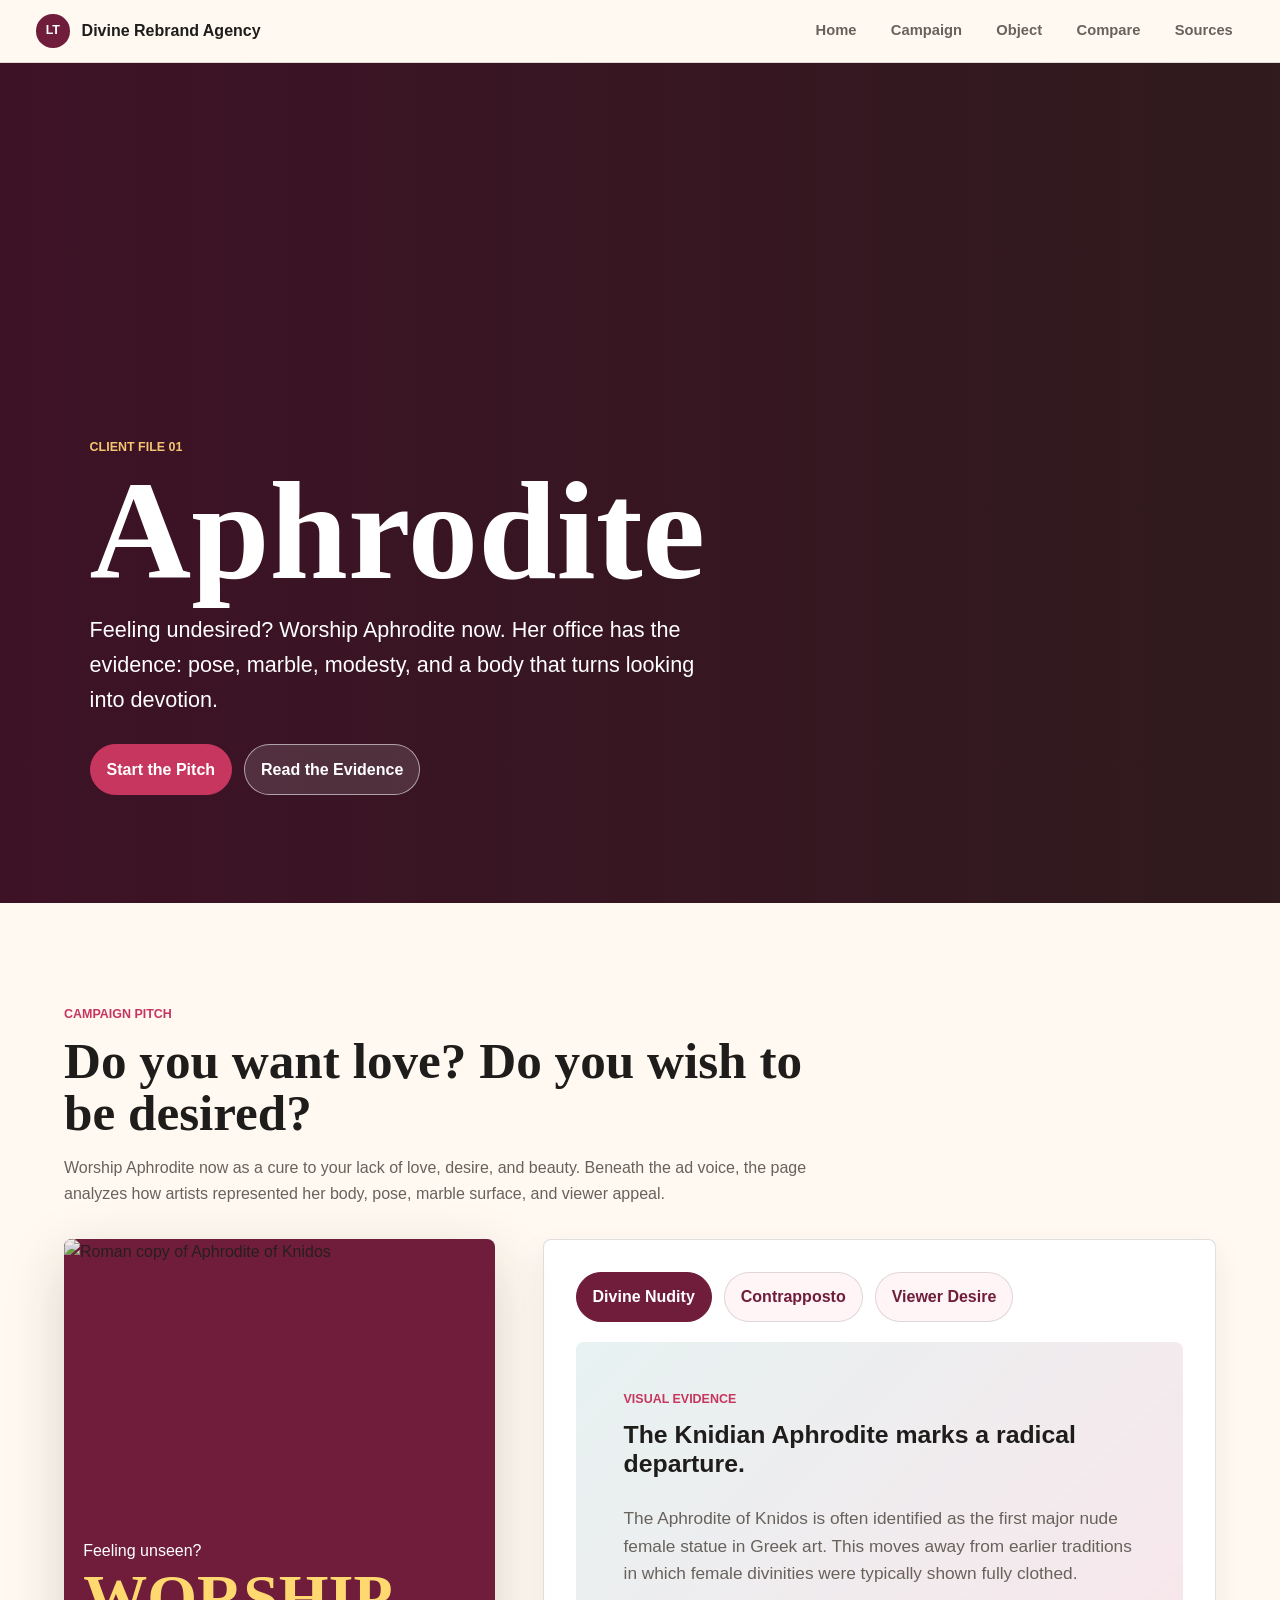
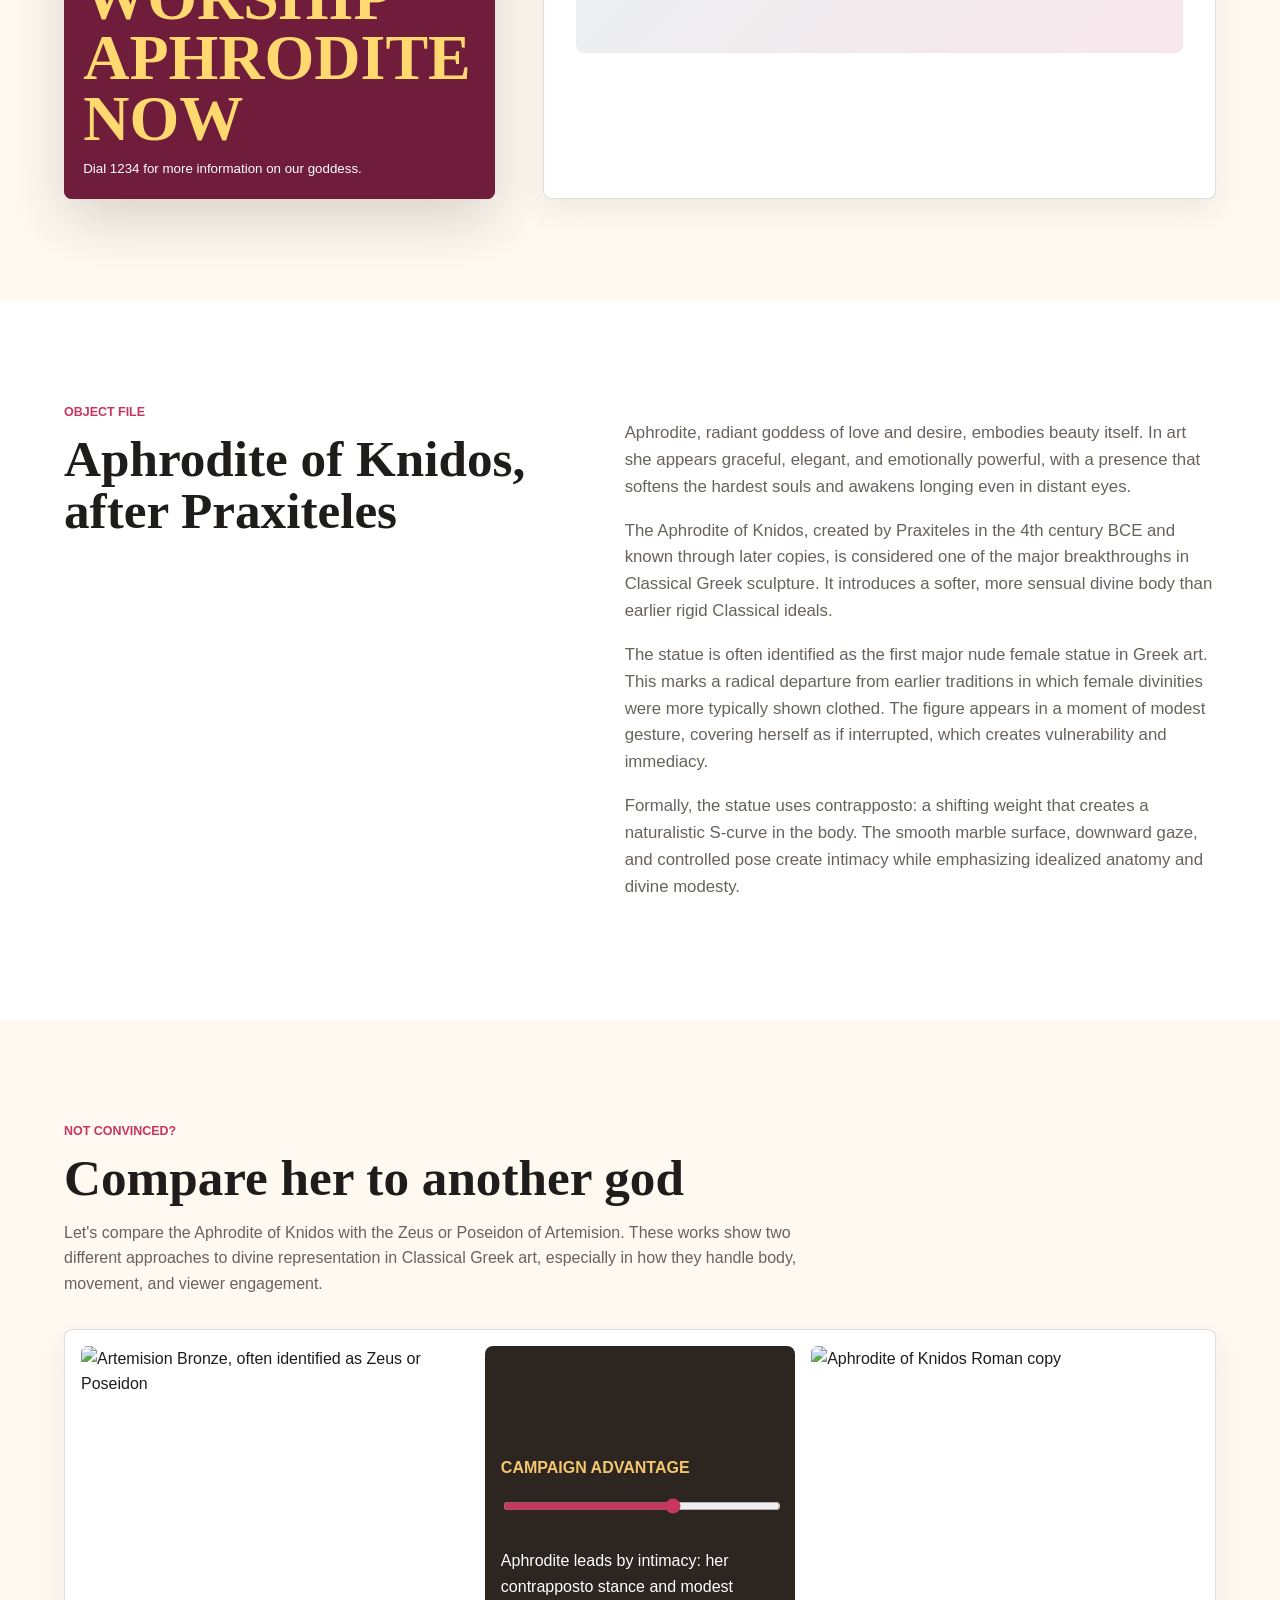
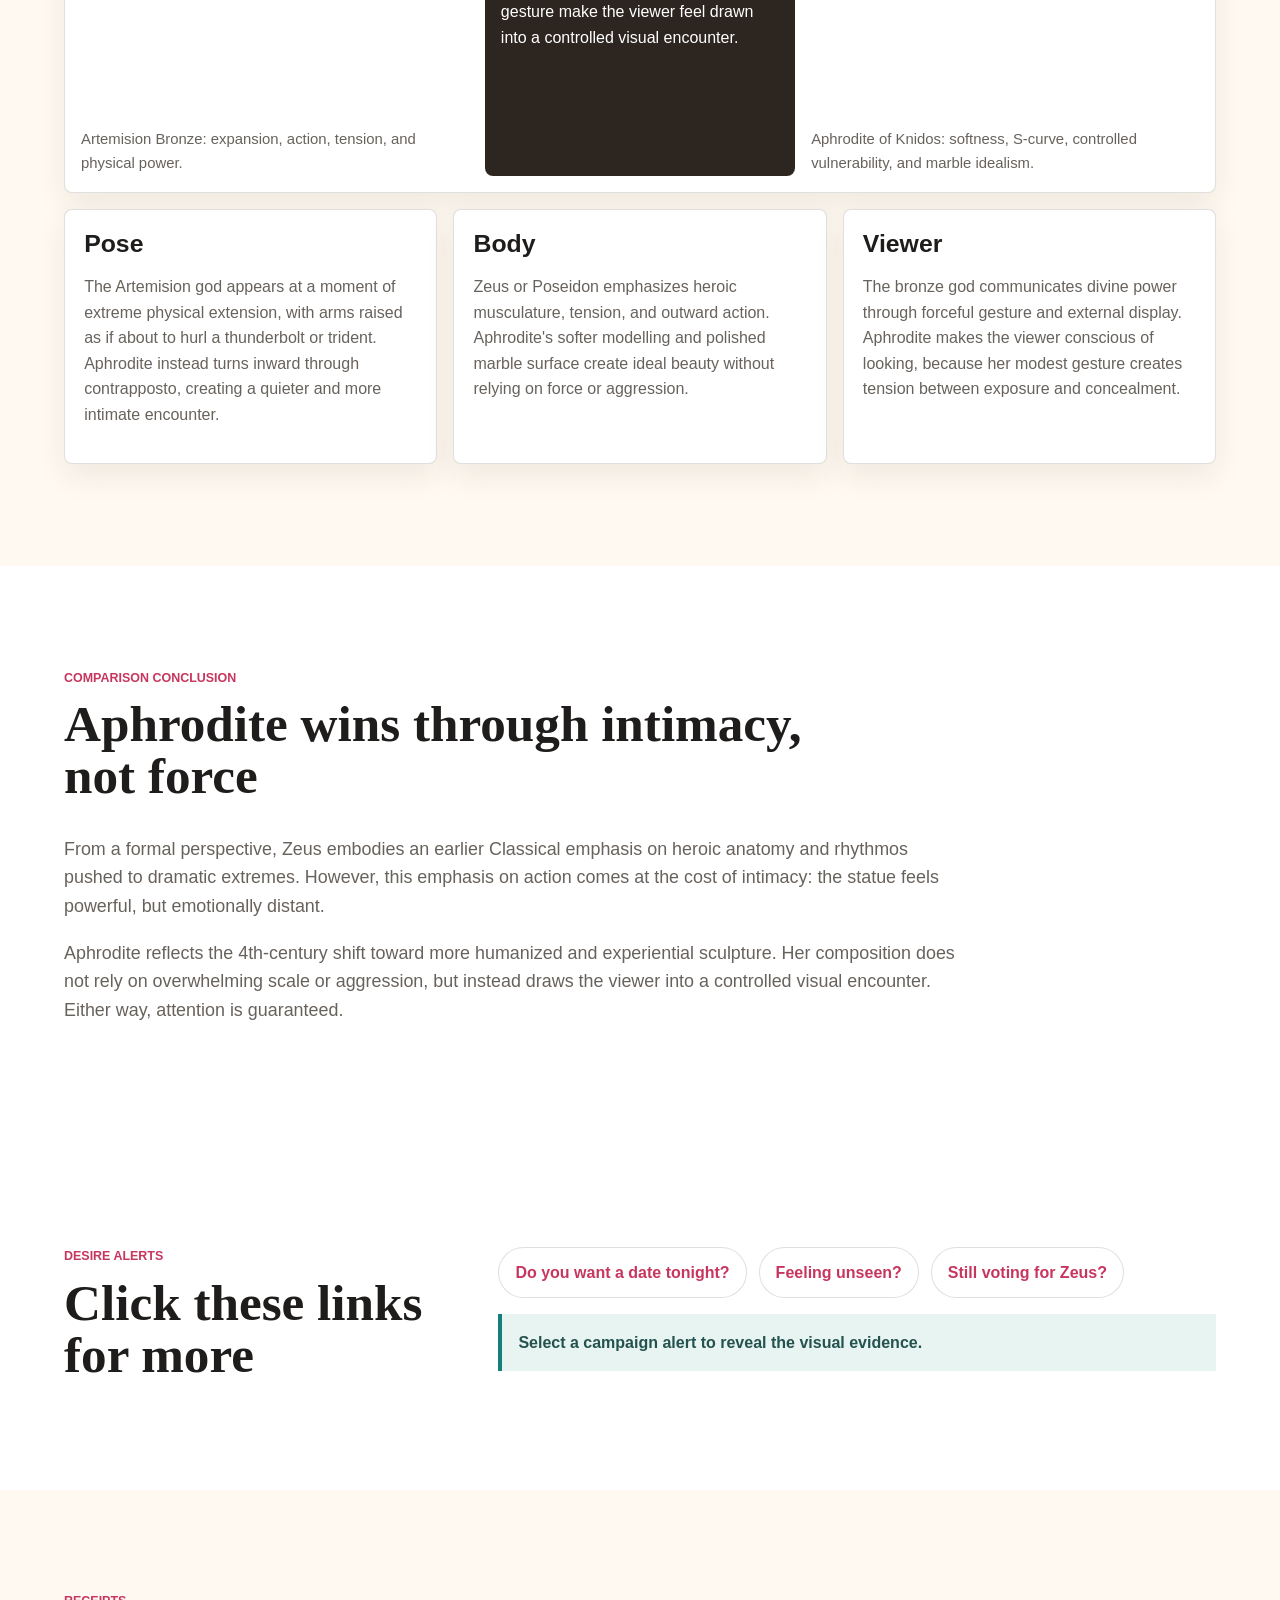
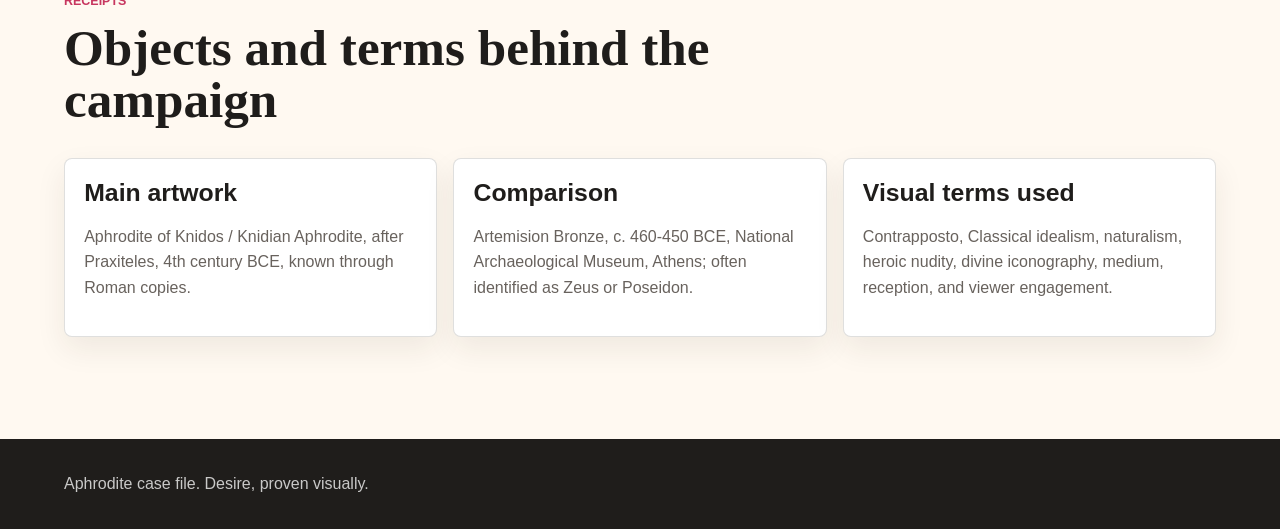
==== aphrodite.html @ 1e1e9582 "Remove class framing from public site" ====
<!doctype html>
<html lang="en">
<head>
  <meta charset="utf-8">
  <meta name="viewport" content="width=device-width, initial-scale=1">
  <title>Aphrodite Case File | Divine Rebrand Agency</title>
  <link rel="preconnect" href="https://commons.wikimedia.org">
  <link rel="preconnect" href="https://upload.wikimedia.org">
  <link rel="stylesheet" href="styles.css">
</head>
<body data-page="aphrodite">
  <header class="site-header">
    <a class="brand" href="index.html" aria-label="Divine Rebrand Agency home">
      <span class="brand-mark">LT</span>
      <span>Divine Rebrand Agency</span>
    </a>
    <nav aria-label="Aphrodite page navigation">
      <a href="index.html">Home</a>
      <a href="#campaign">Campaign</a>
      <a href="#object">Object</a>
      <a href="#compare">Compare</a>
      <a href="#sources">Sources</a>
    </nav>
  </header>

  <main>
    <section class="hero aphrodite-hero" aria-labelledby="hero-title">
      <div class="hero-backdrop aphrodite-backdrop" role="img" aria-label="Aphrodite of Knidos used as a campaign background"></div>
      <div class="hero-content">
        <p class="kicker">Client file 01</p>
        <h1 id="hero-title">Aphrodite</h1>
        <p class="hero-copy">Feeling undesired? Worship Aphrodite now. Her office has the evidence: pose, marble, modesty, and a body that turns looking into devotion.</p>
        <div class="hero-actions">
          <a class="button primary" href="#campaign">Start the Pitch</a>
          <a class="button ghost" href="#object">Read the Evidence</a>
        </div>
      </div>
    </section>

    <section id="campaign" class="campaign" aria-labelledby="campaign-title">
      <div class="section-heading">
        <p class="section-label">Campaign pitch</p>
        <h2 id="campaign-title">Do you want love? Do you wish to be desired?</h2>
        <p>Worship Aphrodite now as a cure to your lack of love, desire, and beauty. Beneath the ad voice, the page analyzes how artists represented her body, pose, marble surface, and viewer appeal.</p>
      </div>

      <div class="campaign-stage">
        <aside class="poster" aria-label="Aphrodite campaign poster">
          <img src="https://commons.wikimedia.org/wiki/Special:FilePath/Cnidus%20Aphrodite%20Altemps%20Inv8619.jpg" alt="Roman copy of Aphrodite of Knidos">
          <div class="poster-copy">
            <span>Feeling unseen?</span>
            <strong>Worship Aphrodite now</strong>
            <small>Dial 1234 for more information on our goddess.</small>
          </div>
        </aside>

        <div class="promise-panel">
          <div class="promise-buttons" role="tablist" aria-label="Aphrodite campaign evidence">
            <button class="promise-tab active" type="button" data-promise="nudity">Divine Nudity</button>
            <button class="promise-tab" type="button" data-promise="pose">Contrapposto</button>
            <button class="promise-tab" type="button" data-promise="viewer">Viewer Desire</button>
          </div>
          <article class="promise-copy" aria-live="polite">
            <p class="section-label" id="promise-mode">Visual evidence</p>
            <h3 id="promise-title">The Knidian Aphrodite marks a radical departure.</h3>
            <p id="promise-text">The Aphrodite of Knidos is often identified as the first major nude female statue in Greek art. This moves away from earlier traditions in which female divinities were typically shown fully clothed.</p>
          </article>
        </div>
      </div>
    </section>

    <section id="object" class="band about-grid" aria-labelledby="object-title">
      <div>
        <p class="section-label">Object file</p>
        <h2 id="object-title">Aphrodite of Knidos, after Praxiteles</h2>
      </div>
      <div class="about-text">
        <p>Aphrodite, radiant goddess of love and desire, embodies beauty itself. In art she appears graceful, elegant, and emotionally powerful, with a presence that softens the hardest souls and awakens longing even in distant eyes.</p>
        <p>The Aphrodite of Knidos, created by Praxiteles in the 4th century BCE and known through later copies, is considered one of the major breakthroughs in Classical Greek sculpture. It introduces a softer, more sensual divine body than earlier rigid Classical ideals.</p>
        <p>The statue is often identified as the first major nude female statue in Greek art. This marks a radical departure from earlier traditions in which female divinities were more typically shown clothed. The figure appears in a moment of modest gesture, covering herself as if interrupted, which creates vulnerability and immediacy.</p>
        <p>Formally, the statue uses contrapposto: a shifting weight that creates a naturalistic S-curve in the body. The smooth marble surface, downward gaze, and controlled pose create intimacy while emphasizing idealized anatomy and divine modesty.</p>
      </div>
    </section>

    <section id="compare" class="compare" aria-labelledby="compare-title">
      <div class="section-heading">
        <p class="section-label">Not convinced?</p>
        <h2 id="compare-title">Compare her to another god</h2>
        <p>Let's compare the Aphrodite of Knidos with the Zeus or Poseidon of Artemision. These works show two different approaches to divine representation in Classical Greek art, especially in how they handle body, movement, and viewer engagement.</p>
      </div>
      <div class="duel">
        <figure class="duel-image zeus">
          <img src="https://commons.wikimedia.org/wiki/Special:FilePath/Zeus%20or%20Poseidon%20statue%20from%20Cape%20Artemision.jpg" alt="Artemision Bronze, often identified as Zeus or Poseidon">
          <figcaption>Artemision Bronze: expansion, action, tension, and physical power.</figcaption>
        </figure>
        <div class="duel-control">
          <label for="duel-slider">Campaign advantage</label>
          <input id="duel-slider" type="range" min="0" max="100" value="62">
          <p id="duel-verdict">Aphrodite leads by intimacy: her contrapposto stance and modest gesture make the viewer feel drawn into a controlled visual encounter.</p>
        </div>
        <figure class="duel-image aphrodite">
          <img src="https://commons.wikimedia.org/wiki/Special:FilePath/Cnidus%20Aphrodite%20Altemps%20Inv8619.jpg" alt="Aphrodite of Knidos Roman copy">
          <figcaption>Aphrodite of Knidos: softness, S-curve, controlled vulnerability, and marble idealism.</figcaption>
        </figure>
      </div>
      <div class="evidence-grid">
        <article>
          <h3>Pose</h3>
          <p>The Artemision god appears at a moment of extreme physical extension, with arms raised as if about to hurl a thunderbolt or trident. Aphrodite instead turns inward through contrapposto, creating a quieter and more intimate encounter.</p>
        </article>
        <article>
          <h3>Body</h3>
          <p>Zeus or Poseidon emphasizes heroic musculature, tension, and outward action. Aphrodite's softer modelling and polished marble surface create ideal beauty without relying on force or aggression.</p>
        </article>
        <article>
          <h3>Viewer</h3>
          <p>The bronze god communicates divine power through forceful gesture and external display. Aphrodite makes the viewer conscious of looking, because her modest gesture creates tension between exposure and concealment.</p>
        </article>
      </div>
    </section>

    <section class="band verdict-section" aria-labelledby="verdict-title">
      <div class="section-heading">
        <p class="section-label">Comparison conclusion</p>
        <h2 id="verdict-title">Aphrodite wins through intimacy, not force</h2>
      </div>
      <div class="verdict-copy">
        <p>From a formal perspective, Zeus embodies an earlier Classical emphasis on heroic anatomy and rhythmos pushed to dramatic extremes. However, this emphasis on action comes at the cost of intimacy: the statue feels powerful, but emotionally distant.</p>
        <p>Aphrodite reflects the 4th-century shift toward more humanized and experiential sculpture. Her composition does not rely on overwhelming scale or aggression, but instead draws the viewer into a controlled visual encounter. Either way, attention is guaranteed.</p>
      </div>
    </section>

    <section class="band interactive-links" aria-labelledby="links-title">
      <div>
        <p class="section-label">Desire alerts</p>
        <h2 id="links-title">Click these links for more</h2>
      </div>
      <div>
        <div class="ad-links">
          <button type="button" data-toast="Aphrodite answers with visual evidence: desire is produced by pose, gaze, surface, nudity, and controlled visibility.">Do you want a date tonight?</button>
          <button type="button" data-toast="No invisibility here: the Knidian type became famous because viewers kept reproducing, copying, and debating it.">Feeling unseen?</button>
          <button type="button" data-toast="Zeus can throw thunder. Aphrodite can make the viewer question why looking feels powerful.">Still voting for Zeus?</button>
        </div>
        <p class="toast" id="toast" aria-live="polite">Select a campaign alert to reveal the visual evidence.</p>
      </div>
    </section>

    <section id="sources" class="references" aria-labelledby="sources-title">
      <div class="section-heading">
        <p class="section-label">Receipts</p>
        <h2 id="sources-title">Objects and terms behind the campaign</h2>
      </div>
      <div class="reference-columns">
        <article>
          <h3>Main artwork</h3>
          <p>Aphrodite of Knidos / Knidian Aphrodite, after Praxiteles, 4th century BCE, known through Roman copies.</p>
        </article>
        <article>
          <h3>Comparison</h3>
          <p>Artemision Bronze, c. 460-450 BCE, National Archaeological Museum, Athens; often identified as Zeus or Poseidon.</p>
        </article>
        <article>
          <h3>Visual terms used</h3>
          <p>Contrapposto, Classical idealism, naturalism, heroic nudity, divine iconography, medium, reception, and viewer engagement.</p>
        </article>
      </div>
    </section>
  </main>

  <footer>
    <p>Aphrodite case file. Desire, proven visually.</p>
  </footer>

  <script src="script.js"></script>
</body>
</html>
---- styles.css ----
:root {
  --ink: #1f1d1b;
  --muted: #68625d;
  --paper: #fff9f1;
  --panel: #ffffff;
  --rose: #c7365f;
  --wine: #6f1d3b;
  --gold: #c9932c;
  --teal: #147f7b;
  --bronze: #8c642d;
  --line: rgba(31, 29, 27, 0.14);
  --shadow: 0 20px 60px rgba(48, 31, 20, 0.18);
}

* {
  box-sizing: border-box;
}

html {
  scroll-behavior: smooth;
}

body {
  margin: 0;
  color: var(--ink);
  background: var(--paper);
  font-family: Inter, "Segoe UI", Arial, sans-serif;
  line-height: 1.6;
}

img {
  display: block;
  max-width: 100%;
}

a {
  color: inherit;
}

.site-header {
  position: sticky;
  top: 0;
  z-index: 20;
  display: flex;
  align-items: center;
  justify-content: space-between;
  gap: 1rem;
  padding: 0.75rem clamp(1rem, 3vw, 2.25rem);
  border-bottom: 1px solid var(--line);
  background: rgba(255, 249, 241, 0.92);
  backdrop-filter: blur(14px);
}

.brand,
nav {
  display: flex;
  align-items: center;
  gap: 0.75rem;
}

.brand {
  text-decoration: none;
  font-weight: 800;
}

.brand-mark {
  display: grid;
  width: 2.1rem;
  height: 2.1rem;
  place-items: center;
  border-radius: 50%;
  color: #fff;
  background: var(--wine);
  font-size: 0.78rem;
}

nav a {
  border-radius: 999px;
  padding: 0.45rem 0.7rem;
  color: var(--muted);
  font-size: 0.92rem;
  font-weight: 700;
  text-decoration: none;
}

nav a:hover,
nav a:focus-visible {
  color: var(--ink);
  background: rgba(199, 54, 95, 0.1);
}

.hero {
  position: relative;
  min-height: calc(100vh - 60px);
  display: grid;
  align-items: end;
  overflow: hidden;
  background: #2e1b1c;
}

.hero-backdrop {
  position: absolute;
  inset: 0;
  background:
    linear-gradient(90deg, rgba(23, 13, 18, 0.86), rgba(23, 13, 18, 0.34) 54%, rgba(23, 13, 18, 0.08)),
    url("https://commons.wikimedia.org/wiki/Special:FilePath/Sandro%20Botticelli%20-%20La%20nascita%20di%20Venere%20-%20Google%20Art%20Project%20-%20edited.jpg") center 34% / cover;
  transform: scale(1.02);
}

.agency-backdrop {
  background:
    linear-gradient(90deg, rgba(23, 13, 18, 0.9), rgba(23, 13, 18, 0.42) 56%, rgba(23, 13, 18, 0.16)),
    url("https://commons.wikimedia.org/wiki/Special:FilePath/Sandro%20Botticelli%20-%20La%20nascita%20di%20Venere%20-%20Google%20Art%20Project%20-%20edited.jpg") center 30% / cover;
}

.aphrodite-backdrop {
  background:
    linear-gradient(90deg, rgba(63, 17, 39, 0.92), rgba(63, 17, 39, 0.48) 54%, rgba(63, 17, 39, 0.08)),
    url("https://commons.wikimedia.org/wiki/Special:FilePath/Cnidus%20Aphrodite%20Altemps%20Inv8619.jpg") center 18% / cover;
}

.demeter-backdrop {
  background:
    linear-gradient(90deg, rgba(31, 39, 18, 0.92), rgba(56, 54, 28, 0.58) 54%, rgba(56, 54, 28, 0.12)),
    url("https://upload.wikimedia.org/wikipedia/commons/2/20/Great_Eleusinian_Relief.jpg") center 18% / cover;
}

.hero-content {
  position: relative;
  width: min(760px, calc(100% - 2rem));
  margin: 0 0 clamp(4rem, 12vh, 7rem) clamp(1rem, 7vw, 6rem);
  color: #fff;
}

.kicker,
.section-label {
  margin: 0 0 0.6rem;
  color: var(--rose);
  font-size: 0.78rem;
  font-weight: 900;
  letter-spacing: 0;
  text-transform: uppercase;
}

.hero .kicker {
  color: #f4c66f;
}

h1,
h2,
h3,
p {
  overflow-wrap: anywhere;
}

h1 {
  margin: 0;
  font-family: Georgia, "Times New Roman", serif;
  font-size: clamp(4rem, 11vw, 9rem);
  line-height: 0.9;
  letter-spacing: 0;
}

h2 {
  margin: 0;
  font-family: Georgia, "Times New Roman", serif;
  font-size: clamp(2rem, 4vw, 4.4rem);
  line-height: 1.02;
  letter-spacing: 0;
}

h3 {
  margin: 0 0 0.6rem;
  font-size: clamp(1.1rem, 2vw, 1.55rem);
  line-height: 1.18;
  letter-spacing: 0;
}

.hero-copy {
  max-width: 40rem;
  margin: 1.2rem 0 1.7rem;
  font-size: clamp(1.05rem, 2vw, 1.35rem);
}

.hero-actions,
.promise-buttons,
.ad-links {
  display: flex;
  flex-wrap: wrap;
  gap: 0.75rem;
}

.button,
button {
  min-height: 2.7rem;
  border: 1px solid var(--line);
  border-radius: 999px;
  padding: 0.72rem 1rem;
  font: inherit;
  font-weight: 800;
  cursor: pointer;
}

.button {
  display: inline-flex;
  align-items: center;
  text-decoration: none;
}

.primary {
  color: #fff;
  border-color: var(--rose);
  background: var(--rose);
}

.secondary {
  color: var(--teal);
  border-color: rgba(20, 127, 123, 0.28);
  background: #e7f4f2;
}

.ghost {
  color: #fff;
  border-color: rgba(255, 255, 255, 0.55);
  background: rgba(255, 255, 255, 0.12);
}

.band,
.clients,
.campaign,
  .compare,
  .theme-map,
  .method,
  .analysis-lab,
  .campaign-files,
  .references {
  padding: clamp(4rem, 8vw, 7rem) clamp(1rem, 5vw, 5rem);
}

.band {
  background: #fff;
}

.about-grid {
  display: grid;
  grid-template-columns: minmax(0, 0.9fr) minmax(18rem, 1.1fr);
  gap: clamp(2rem, 6vw, 6rem);
}

.about-text {
  color: var(--muted);
  font-size: 1.05rem;
}

.section-heading {
  max-width: 780px;
  margin-bottom: 2rem;
}

.section-heading > p:last-child {
  color: var(--muted);
}

.clients {
  background:
    linear-gradient(180deg, rgba(255, 249, 241, 0.96), rgba(255, 249, 241, 1)),
    radial-gradient(circle at 20% 0%, rgba(199, 54, 95, 0.16), transparent 34%);
}

.client-grid {
  display: grid;
  grid-template-columns: repeat(3, minmax(0, 1fr));
  gap: 1rem;
}

.client-card,
.method-grid article {
  min-height: 250px;
  display: grid;
  align-content: space-between;
  gap: 1rem;
  padding: 1.2rem;
  border: 1px solid var(--line);
  border-radius: 8px;
  background: var(--panel);
  box-shadow: 0 12px 30px rgba(55, 36, 21, 0.08);
}

.client-card.featured {
  color: #fff;
  border-color: var(--wine);
  background:
    linear-gradient(145deg, rgba(111, 29, 59, 0.95), rgba(199, 54, 95, 0.92)),
    var(--wine);
}

.client-card.featured p,
.client-card.featured .client-topline span {
  color: rgba(255, 255, 255, 0.78);
}

.client-card p,
.method-grid p {
  margin: 0;
  color: var(--muted);
}

.client-topline {
  display: flex;
  align-items: baseline;
  justify-content: space-between;
  gap: 1rem;
  color: var(--rose);
  font-size: 0.8rem;
  font-weight: 900;
  text-transform: uppercase;
}

.client-topline strong {
  color: currentColor;
  font-size: 1rem;
}

.method-grid {
  display: grid;
  grid-template-columns: repeat(4, minmax(0, 1fr));
  gap: 1rem;
}

.method-grid article {
  min-height: 220px;
}

.method-grid span {
  display: grid;
  width: 2rem;
  height: 2rem;
  place-items: center;
  border-radius: 50%;
  color: #fff;
  background: var(--teal);
  font-weight: 900;
}

.theme-map,
.analysis-lab {
  background: #2d2520;
  color: #fff;
}

.theme-map .section-heading > p:last-child,
.analysis-lab .section-heading > p:last-child {
  color: rgba(255, 255, 255, 0.72);
}

.theme-grid,
.dossier-grid,
.analysis-grid {
  display: grid;
  grid-template-columns: repeat(3, minmax(0, 1fr));
  gap: 1rem;
}

.theme-grid article,
.dossier-grid article,
.analysis-grid article {
  min-height: 250px;
  padding: 1.25rem;
  border: 1px solid var(--line);
  border-radius: 8px;
  background: var(--panel);
  box-shadow: 0 12px 30px rgba(55, 36, 21, 0.08);
}

.theme-grid article,
.analysis-grid article {
  border-color: rgba(255, 255, 255, 0.16);
  background: rgba(255, 255, 255, 0.08);
}

.theme-grid span,
.dossier-grid span {
  display: inline-flex;
  margin-bottom: 1rem;
  color: var(--gold);
  font-size: 0.78rem;
  font-weight: 900;
  text-transform: uppercase;
}

.theme-grid p,
.analysis-grid p {
  color: rgba(255, 255, 255, 0.76);
}

.analysis-grid {
  grid-template-columns: repeat(4, minmax(0, 1fr));
}

.campaign-files {
  color: #fff;
  background:
    linear-gradient(180deg, rgba(45, 37, 32, 0.96), rgba(54, 47, 30, 0.98)),
    #2d2520;
}

.campaign-files .section-heading > p:last-child {
  color: rgba(255, 255, 255, 0.74);
}

.file-list {
  display: grid;
  gap: 0.85rem;
}

.campaign-file {
  overflow: hidden;
  border: 1px solid rgba(255, 255, 255, 0.16);
  border-radius: 8px;
  background: rgba(255, 255, 255, 0.08);
}

.campaign-file summary {
  display: flex;
  align-items: center;
  justify-content: space-between;
  gap: 1rem;
  min-height: 4.3rem;
  padding: 1rem clamp(1rem, 3vw, 1.5rem);
  color: #fff;
  font-size: clamp(1.05rem, 2vw, 1.3rem);
  font-weight: 900;
  cursor: pointer;
}

.campaign-file summary::marker {
  color: var(--gold);
}

.campaign-file summary span {
  flex: 0 0 auto;
  color: #f4c66f;
  font-size: 0.78rem;
  text-transform: uppercase;
}

.campaign-file[open] summary {
  background: rgba(244, 198, 111, 0.1);
}

.file-content {
  display: grid;
  grid-template-columns: minmax(14rem, 0.78fr) minmax(18rem, 1.22fr);
  gap: clamp(1rem, 4vw, 2rem);
  align-items: center;
  padding: 0 clamp(1rem, 3vw, 1.5rem) clamp(1rem, 3vw, 1.5rem);
}

.file-content img {
  width: 100%;
  aspect-ratio: 4 / 3;
  border-radius: 6px;
  object-fit: cover;
  background: #eadfce;
}

.file-content h3 {
  color: #fff;
}

.file-content p {
  margin: 0;
  color: rgba(255, 255, 255, 0.76);
  font-size: 1.04rem;
}

.dossier-grid article {
  background:
    linear-gradient(145deg, rgba(255, 255, 255, 0.96), rgba(255, 249, 241, 0.96));
}

.dossier-grid p {
  color: var(--muted);
}

.verdict-section {
  background: #fff;
}

.verdict-copy {
  max-width: 900px;
  color: var(--muted);
  font-size: 1.12rem;
}

.campaign-stage {
  display: grid;
  grid-template-columns: minmax(16rem, 0.78fr) minmax(20rem, 1.22fr);
  gap: clamp(1rem, 4vw, 3rem);
  align-items: stretch;
}

.poster {
  position: relative;
  min-height: 560px;
  overflow: hidden;
  border-radius: 8px;
  box-shadow: var(--shadow);
  background: var(--wine);
}

.poster img {
  width: 100%;
  height: 100%;
  object-fit: cover;
  filter: sepia(0.24) saturate(1.04);
}

.poster::after {
  content: "";
  position: absolute;
  inset: 0;
  background: linear-gradient(0deg, rgba(111, 29, 59, 0.88), rgba(111, 29, 59, 0.08) 58%);
}

.demeter-poster {
  background: #39331b;
}

.demeter-poster::after {
  background: linear-gradient(0deg, rgba(57, 51, 27, 0.9), rgba(57, 51, 27, 0.08) 58%);
}

.poster-copy {
  position: absolute;
  z-index: 1;
  inset: auto 1.2rem 1.2rem;
  color: #fff;
}

.poster-copy span,
.poster-copy small {
  display: block;
}

.poster-copy strong {
  display: block;
  margin: 0.25rem 0 0.5rem;
  color: #ffd86f;
  font-family: Georgia, "Times New Roman", serif;
  font-size: clamp(2.2rem, 5vw, 4.2rem);
  line-height: 0.95;
  text-transform: uppercase;
}

.promise-panel,
.timeline-display,
.duel,
.evidence-grid article,
.reference-columns article {
  border: 1px solid var(--line);
  border-radius: 8px;
  background: var(--panel);
  box-shadow: 0 12px 30px rgba(55, 36, 21, 0.08);
}

.promise-panel {
  display: grid;
  align-content: start;
  gap: 1.25rem;
  padding: clamp(1.1rem, 3vw, 2rem);
}

.promise-tab {
  color: var(--wine);
  background: #fff4f6;
}

.promise-tab.active {
  color: #fff;
  border-color: var(--wine);
  background: var(--wine);
}

.promise-copy {
  min-height: 280px;
  display: grid;
  align-content: center;
  padding: clamp(1rem, 4vw, 3rem);
  border-radius: 8px;
  background:
    linear-gradient(135deg, rgba(20, 127, 123, 0.1), rgba(199, 54, 95, 0.12)),
    #fff;
}

.promise-copy p:last-child {
  color: var(--muted);
  font-size: 1.08rem;
}

.timeline-track {
  display: grid;
  grid-template-columns: repeat(3, minmax(0, 1fr));
  gap: 0.75rem;
  margin-bottom: 1rem;
}

.time-card {
  display: grid;
  justify-items: start;
  min-height: 7rem;
  border-radius: 8px;
  color: var(--ink);
  background: #f7efe3;
  text-align: left;
}

.time-card span {
  display: grid;
  width: 1.8rem;
  height: 1.8rem;
  place-items: center;
  border-radius: 50%;
  color: #fff;
  background: var(--bronze);
}

.time-card.active {
  border-color: var(--teal);
  background: #e7f4f2;
}

.timeline-display {
  display: grid;
  grid-template-columns: minmax(14rem, 0.8fr) minmax(18rem, 1.2fr);
  gap: clamp(1rem, 4vw, 3rem);
  align-items: center;
  padding: clamp(1rem, 3vw, 2rem);
}

.timeline-display img {
  width: 100%;
  aspect-ratio: 4 / 3;
  border-radius: 6px;
  object-fit: cover;
  background: #eadfce;
}

.timeline-display p {
  color: var(--muted);
}

.duel {
  display: grid;
  grid-template-columns: minmax(13rem, 1fr) minmax(15rem, 0.8fr) minmax(13rem, 1fr);
  gap: 1rem;
  align-items: stretch;
  padding: 1rem;
}

.duel-image {
  display: grid;
  align-content: space-between;
  gap: 0.75rem;
  min-height: 430px;
  margin: 0;
}

.duel-image img {
  width: 100%;
  height: 370px;
  border-radius: 6px;
  object-fit: cover;
  background: #fff;
}

.duel-image figcaption {
  color: var(--muted);
  font-size: 0.93rem;
}

.duel-control {
  display: grid;
  align-content: center;
  gap: 1rem;
  padding: 1rem;
  border-radius: 8px;
  background: #2d2520;
  color: #fff;
}

.duel-control label {
  color: #f4c66f;
  font-weight: 900;
  text-transform: uppercase;
}

input[type="range"] {
  width: 100%;
  accent-color: var(--rose);
}

.evidence-grid,
.reference-columns {
  display: grid;
  grid-template-columns: repeat(3, minmax(0, 1fr));
  gap: 1rem;
  margin-top: 1rem;
}

.evidence-grid article,
.reference-columns article {
  padding: 1.2rem;
}

.evidence-grid p,
.reference-columns p,
.reference-columns li {
  color: var(--muted);
}

.interactive-links {
  display: grid;
  grid-template-columns: minmax(14rem, 0.7fr) minmax(18rem, 1.3fr);
  gap: clamp(1rem, 4vw, 3rem);
  align-items: start;
}

.ad-links button {
  color: var(--rose);
  background: #fff;
}

.toast {
  min-height: 3.5rem;
  margin-top: 1rem;
  padding: 1rem;
  border-left: 4px solid var(--teal);
  background: #e7f4f2;
  color: #24524f;
  font-weight: 700;
}

footer {
  padding: 2rem clamp(1rem, 5vw, 5rem);
  color: #fff;
  background: var(--ink);
}

footer p {
  margin: 0;
  color: rgba(255, 255, 255, 0.76);
}

@media (max-width: 860px) {
  .site-header {
    align-items: flex-start;
    flex-direction: column;
  }

  nav {
    width: 100%;
    overflow-x: auto;
    padding-bottom: 0.25rem;
  }

  .hero-content {
    margin-left: 1rem;
  }

  .about-grid,
  .campaign-stage,
  .timeline-display,
  .duel,
  .file-content,
  .interactive-links {
    grid-template-columns: 1fr;
  }

  .timeline-track,
  .client-grid,
  .method-grid,
  .theme-grid,
  .dossier-grid,
  .analysis-grid,
  .evidence-grid,
  .reference-columns {
    grid-template-columns: 1fr;
  }

  .poster {
    min-height: 430px;
  }

  .duel-image {
    min-height: auto;
  }

  .duel-image img {
    height: 300px;
  }
}

@media (max-width: 520px) {
  .band,
  .clients,
  .campaign,
  .compare,
  .theme-map,
  .method,
  .analysis-lab,
  .campaign-files,
  .references {
    padding-inline: 1rem;
  }

  .button,
  button {
    width: 100%;
    justify-content: center;
  }

  h1 {
    font-size: 3.8rem;
  }
}
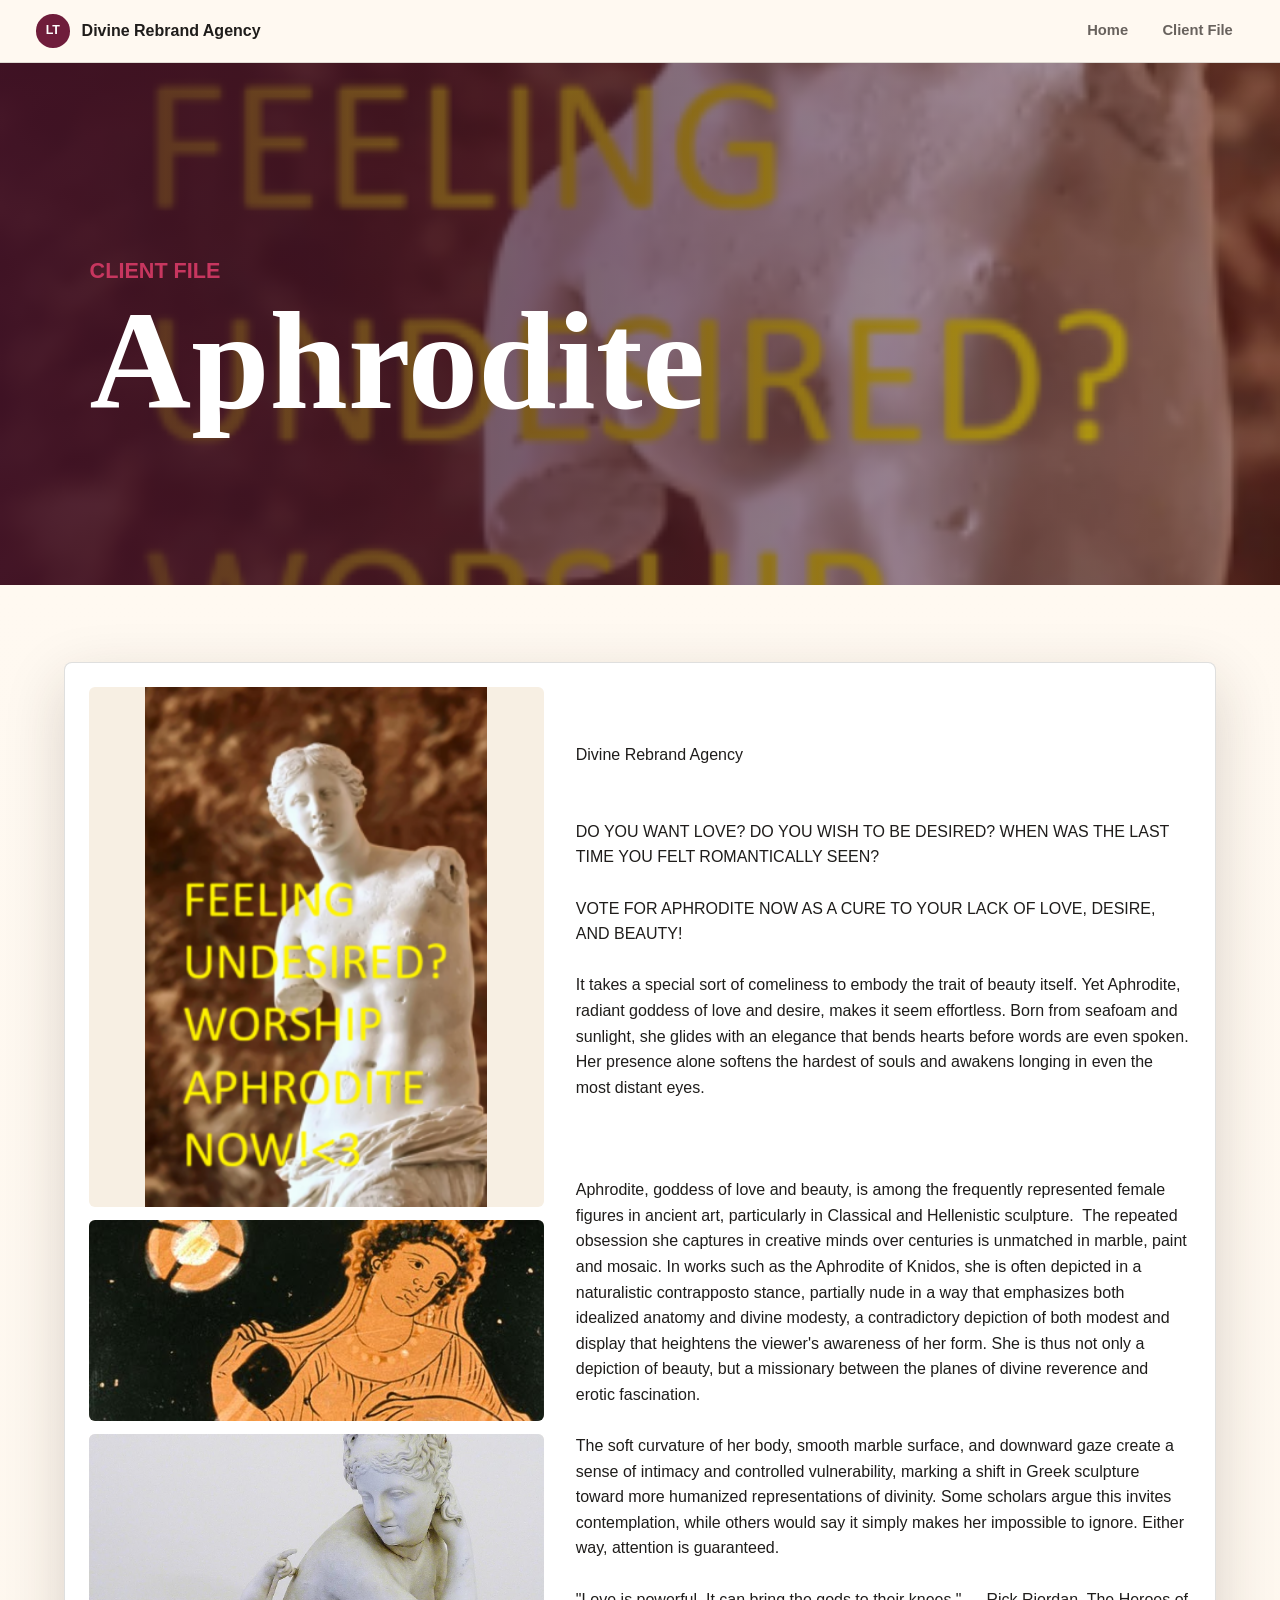
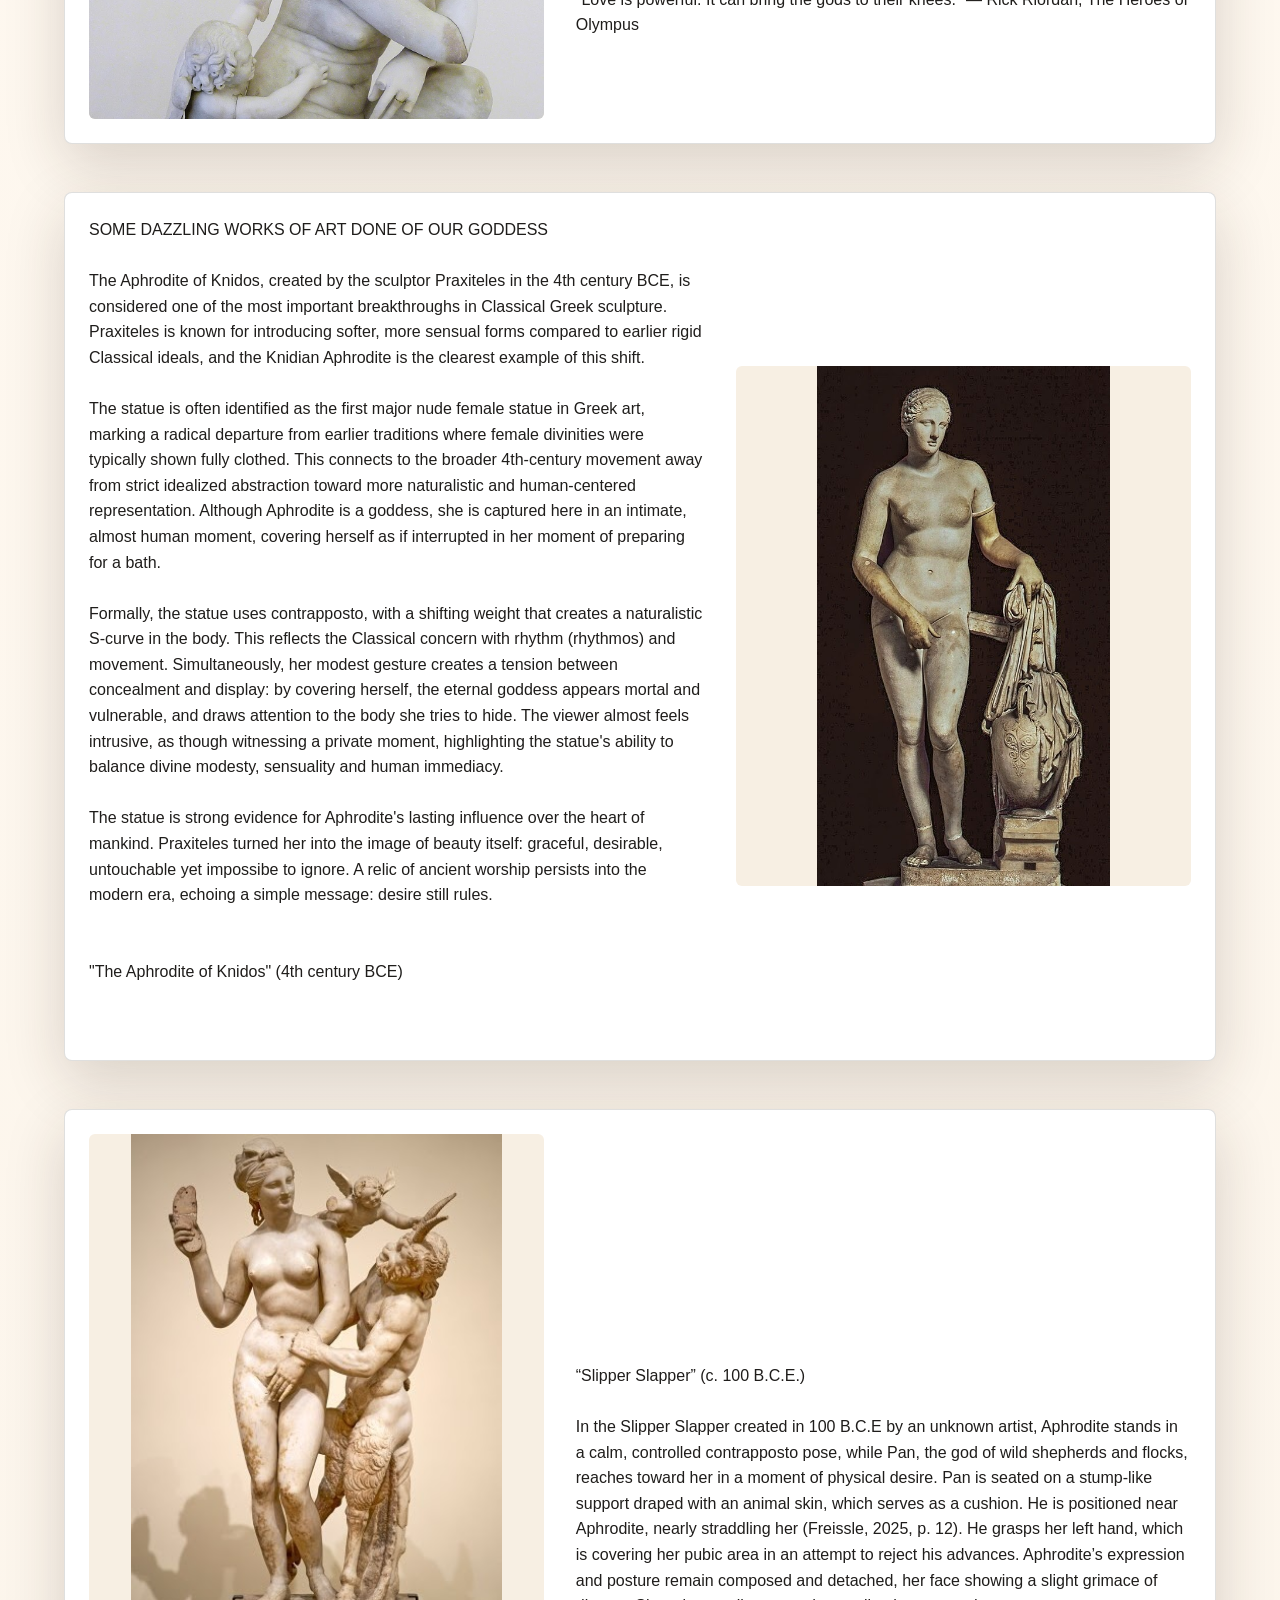
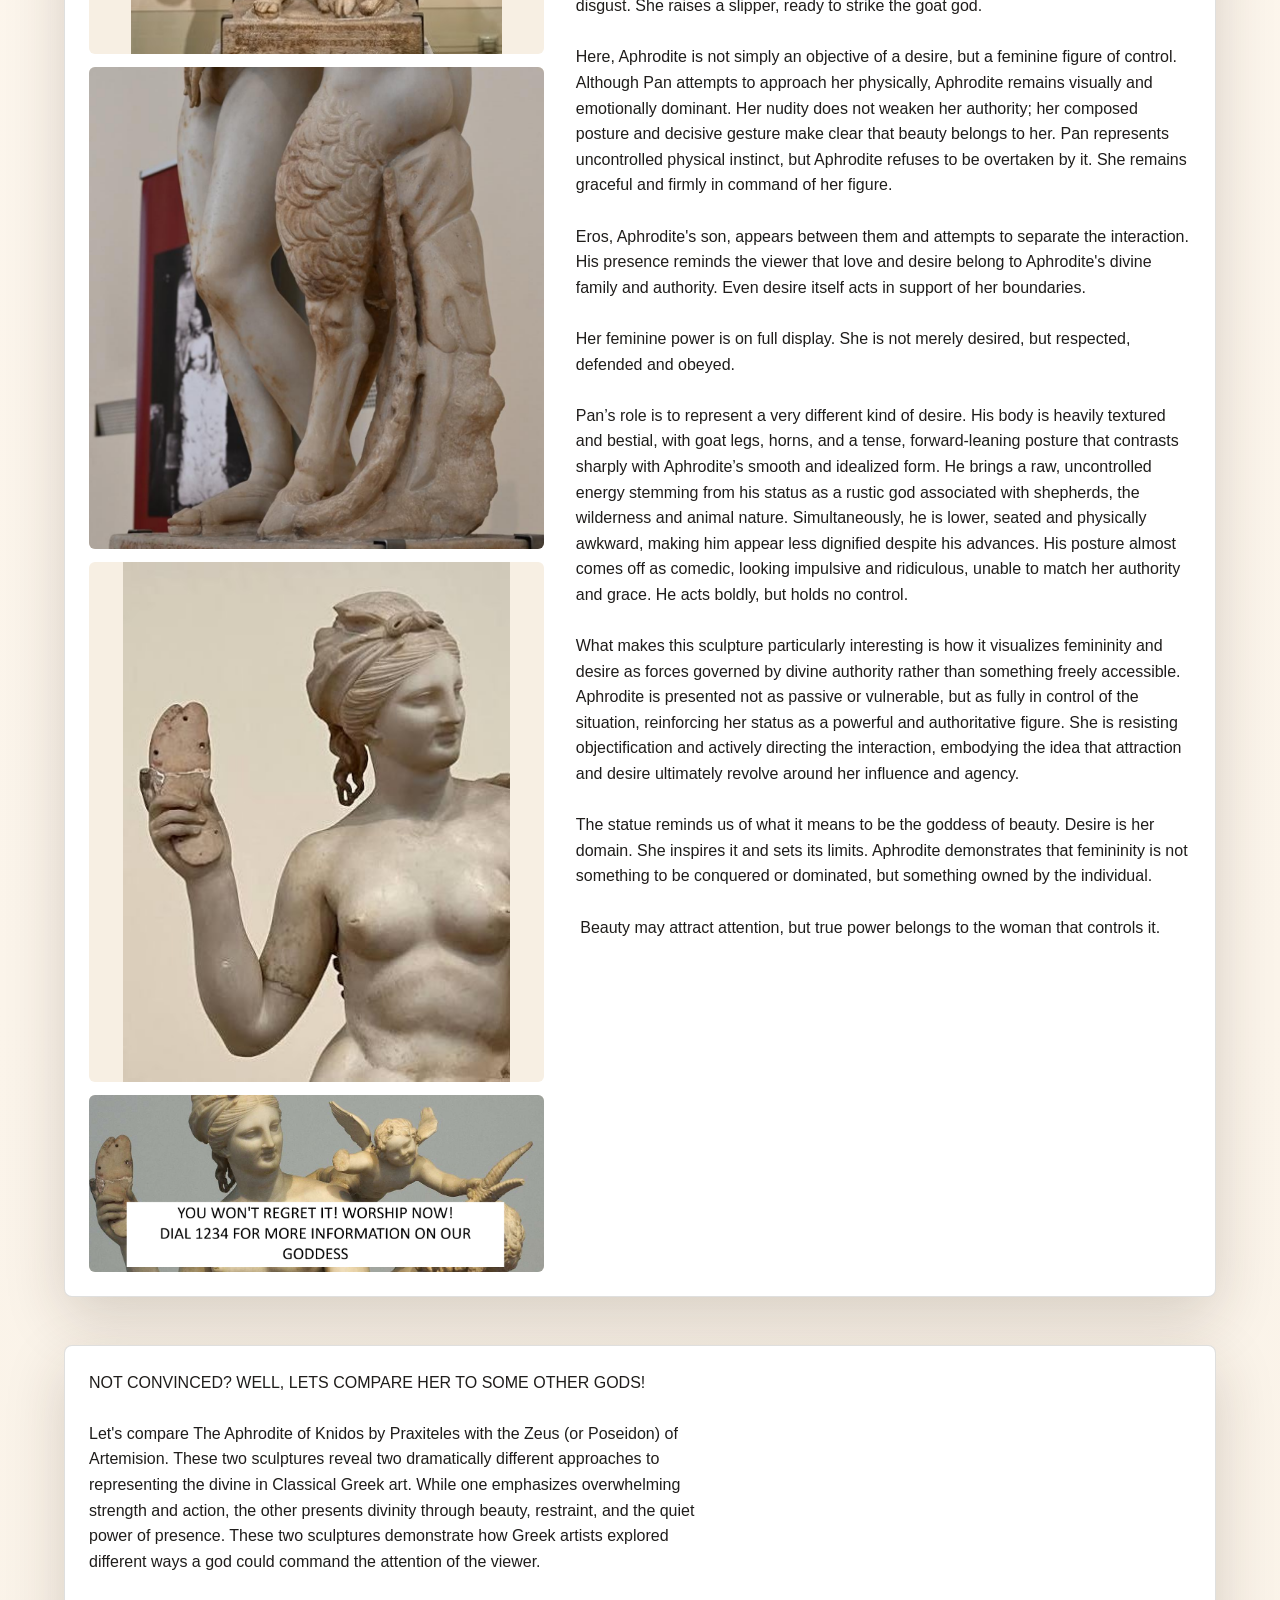
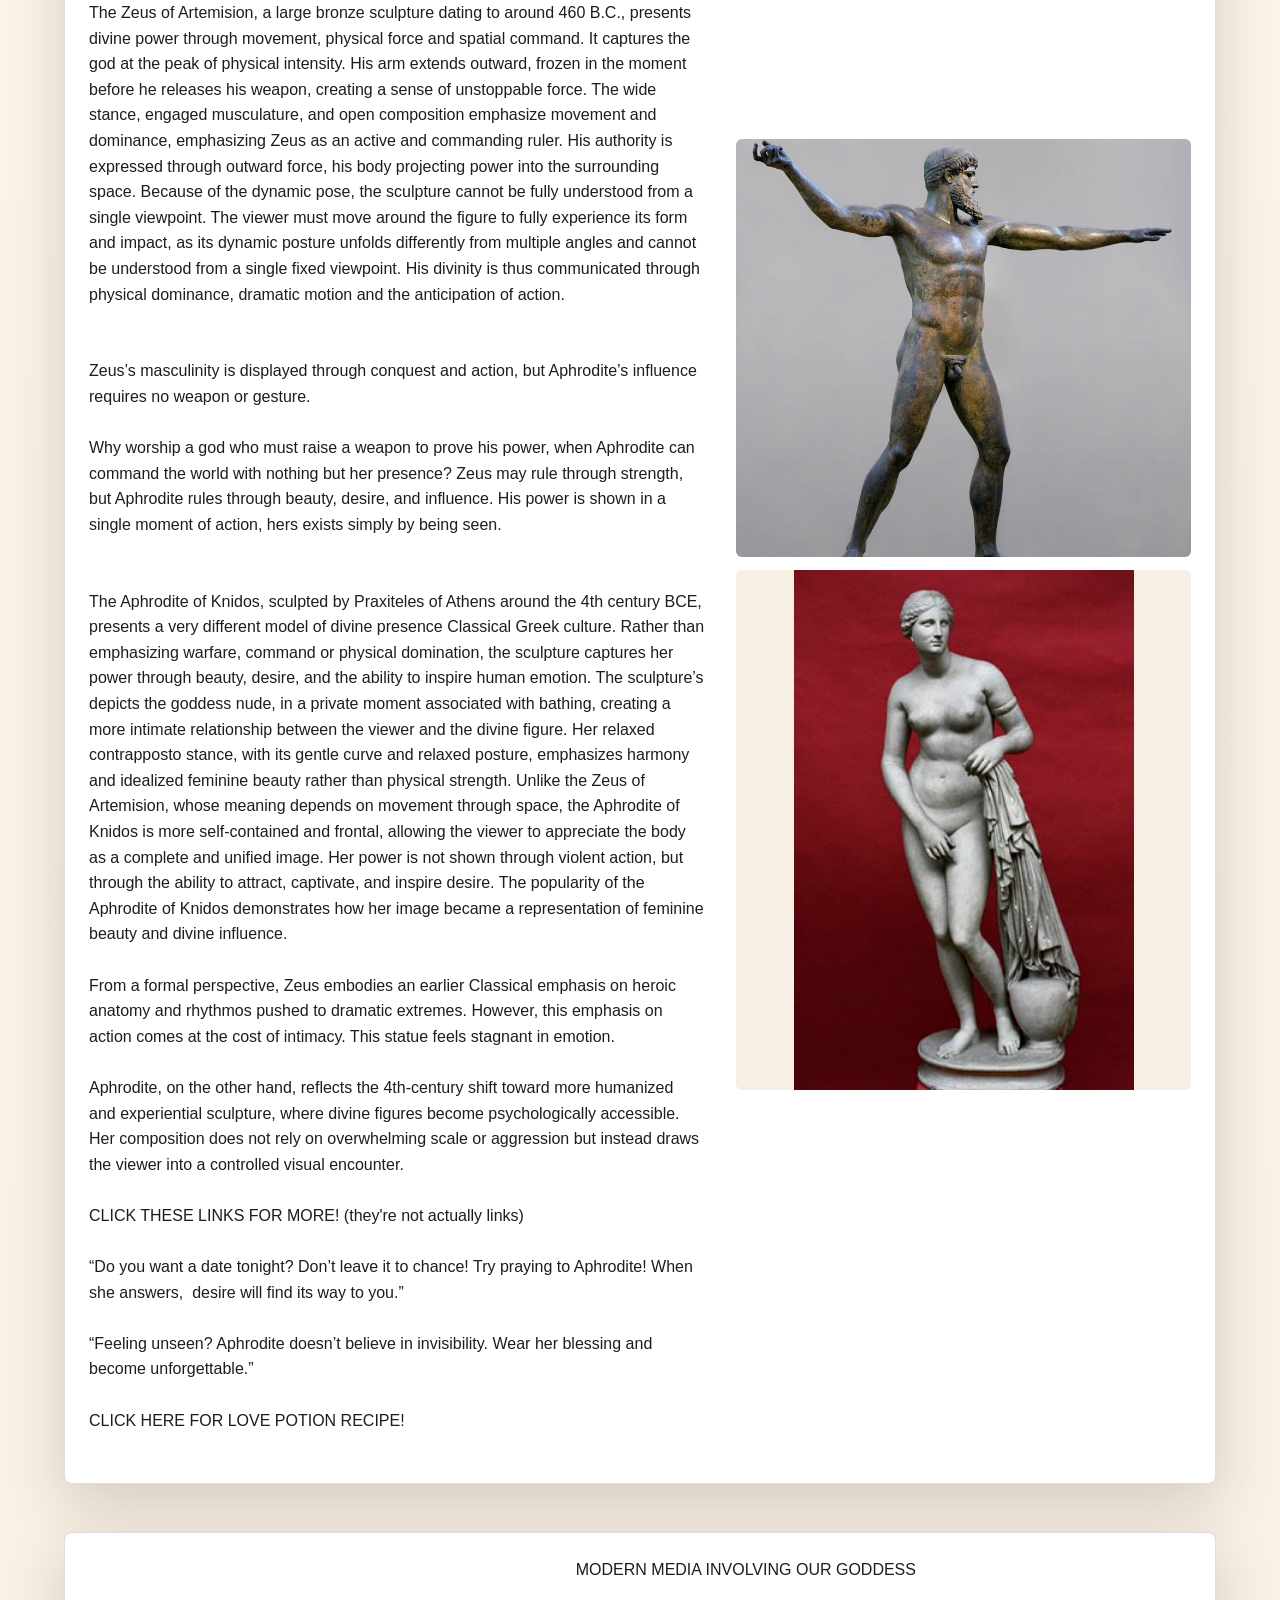
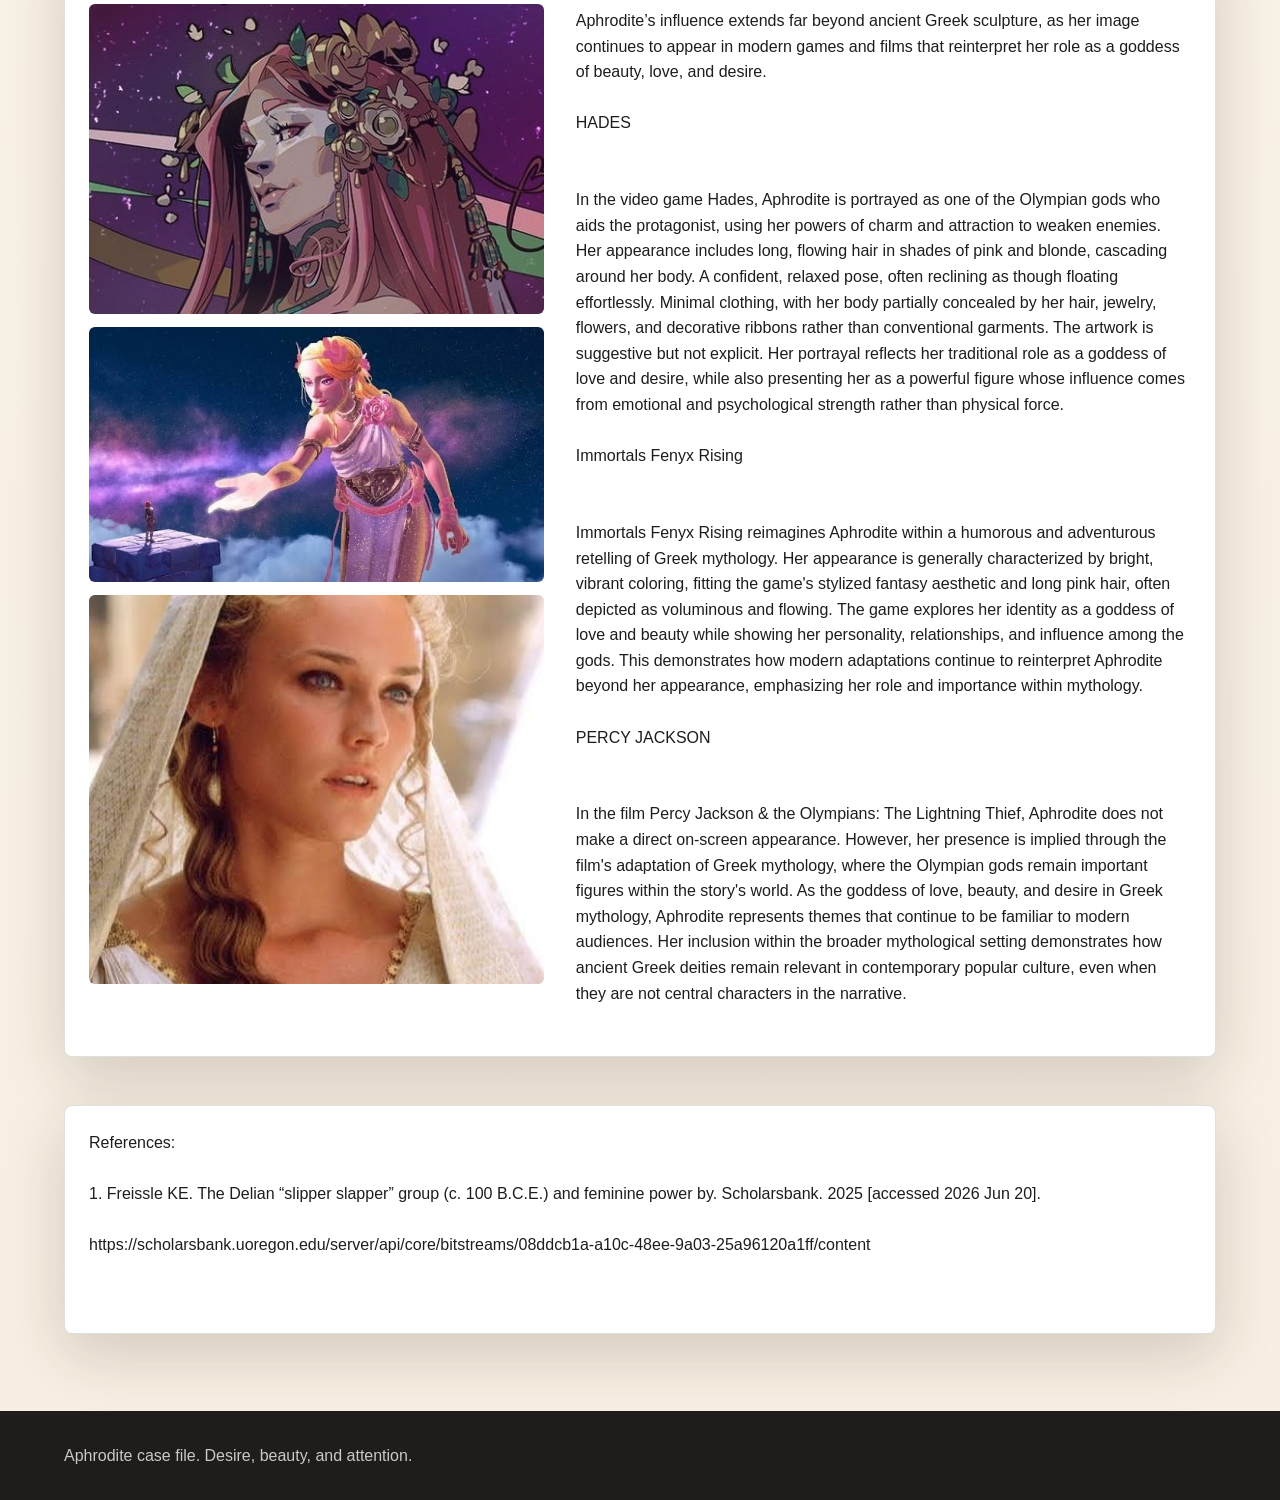
==== commit 1734bab3: "Embed member transcripts in pages" ====
--- a/aphrodite.html
+++ b/aphrodite.html
@@ -4,8 +4,6 @@
   <meta charset="utf-8">
   <meta name="viewport" content="width=device-width, initial-scale=1">
   <title>Aphrodite Case File | Divine Rebrand Agency</title>
-  <link rel="preconnect" href="https://commons.wikimedia.org">
-  <link rel="preconnect" href="https://upload.wikimedia.org">
   <link rel="stylesheet" href="styles.css">
 </head>
 <body data-page="aphrodite">
@@ -16,159 +14,169 @@
     </a>
     <nav aria-label="Aphrodite page navigation">
       <a href="index.html">Home</a>
-      <a href="#campaign">Campaign</a>
-      <a href="#object">Object</a>
-      <a href="#compare">Compare</a>
-      <a href="#sources">Sources</a>
+      <a href="#provided-file">Client File</a>
     </nav>
   </header>
 
   <main>
-    <section class="hero aphrodite-hero" aria-labelledby="hero-title">
-      <div class="hero-backdrop aphrodite-backdrop" role="img" aria-label="Aphrodite of Knidos used as a campaign background"></div>
-      <div class="hero-content">
-        <p class="kicker">Client file 01</p>
+    <section class="source-hero aphrodite-source" aria-labelledby="hero-title">
+      <div class="source-hero-inner">
+        <p class="kicker">Client file</p>
         <h1 id="hero-title">Aphrodite</h1>
-        <p class="hero-copy">Feeling undesired? Worship Aphrodite now. Her office has the evidence: pose, marble, modesty, and a body that turns looking into devotion.</p>
-        <div class="hero-actions">
-          <a class="button primary" href="#campaign">Start the Pitch</a>
-          <a class="button ghost" href="#object">Read the Evidence</a>
-        </div>
       </div>
     </section>
 
-    <section id="campaign" class="campaign" aria-labelledby="campaign-title">
-      <div class="section-heading">
-        <p class="section-label">Campaign pitch</p>
-        <h2 id="campaign-title">Do you want love? Do you wish to be desired?</h2>
-        <p>Worship Aphrodite now as a cure to your lack of love, desire, and beauty. Beneath the ad voice, the page analyzes how artists represented her body, pose, marble surface, and viewer appeal.</p>
-      </div>
+    <section id="provided-file" class="provided-page" aria-label="Aphrodite client file">
+      <article class="provided-section">
+        <div class="provided-images">
+          <img src="assets/gods/aphrodite/2.png" alt="" loading="eager">
+          <img src="assets/gods/aphrodite/3.jpg" alt="" loading="eager">
+          <img src="assets/gods/aphrodite/4.jpg" alt="" loading="eager">
+        </div>
+        <pre class="provided-copy">Divine Rebrand Agency
 
-      <div class="campaign-stage">
-        <aside class="poster" aria-label="Aphrodite campaign poster">
-          <img src="https://commons.wikimedia.org/wiki/Special:FilePath/Cnidus%20Aphrodite%20Altemps%20Inv8619.jpg" alt="Roman copy of Aphrodite of Knidos">
-          <div class="poster-copy">
-            <span>Feeling unseen?</span>
-            <strong>Worship Aphrodite now</strong>
-            <small>Dial 1234 for more information on our goddess.</small>
-          </div>
-        </aside>
 
-        <div class="promise-panel">
-          <div class="promise-buttons" role="tablist" aria-label="Aphrodite campaign evidence">
-            <button class="promise-tab active" type="button" data-promise="nudity">Divine Nudity</button>
-            <button class="promise-tab" type="button" data-promise="pose">Contrapposto</button>
-            <button class="promise-tab" type="button" data-promise="viewer">Viewer Desire</button>
-          </div>
-          <article class="promise-copy" aria-live="polite">
-            <p class="section-label" id="promise-mode">Visual evidence</p>
-            <h3 id="promise-title">The Knidian Aphrodite marks a radical departure.</h3>
-            <p id="promise-text">The Aphrodite of Knidos is often identified as the first major nude female statue in Greek art. This moves away from earlier traditions in which female divinities were typically shown fully clothed.</p>
-          </article>
+DO YOU WANT LOVE? DO YOU WISH TO BE DESIRED? WHEN WAS THE LAST TIME YOU FELT ROMANTICALLY SEEN?
+
+VOTE FOR APHRODITE NOW AS A CURE TO YOUR LACK OF LOVE, DESIRE, AND BEAUTY! 
+
+It takes a special sort of comeliness to embody the trait of beauty itself. Yet Aphrodite, radiant goddess of love and desire, makes it seem effortless. Born from seafoam and sunlight, she glides with an elegance that bends hearts before words are even spoken. Her presence alone softens the hardest of souls and awakens longing in even the most distant eyes.
+
+
+
+Aphrodite, goddess of love and beauty, is among the frequently represented female figures in ancient art, particularly in Classical and Hellenistic sculpture.  The repeated obsession she captures in creative minds over centuries is unmatched in marble, paint and mosaic. In works such as the Aphrodite of Knidos, she is often depicted in a naturalistic contrapposto stance, partially nude in a way that emphasizes both idealized anatomy and divine modesty, a contradictory depiction of both modest and display that heightens the viewer&#x27;s awareness of her form. She is thus not only a depiction of beauty, but a missionary between the planes of divine reverence and erotic fascination.  
+
+The soft curvature of her body, smooth marble surface, and downward gaze create a sense of intimacy and controlled vulnerability, marking a shift in Greek sculpture toward more humanized representations of divinity. Some scholars argue this invites contemplation, while others would say it simply makes her impossible to ignore. Either way, attention is guaranteed.
+
+&quot;Love is powerful. It can bring the gods to their knees.&quot; — Rick Riordan, The Heroes of Olympus
+
+</pre>
+      </article>
+      <article class="provided-section reverse">
+        <div class="provided-images">
+          <img src="assets/gods/aphrodite/5.jpg" alt="" loading="eager">
         </div>
-      </div>
-    </section>
+        <pre class="provided-copy">SOME DAZZLING WORKS OF ART DONE OF OUR GODDESS
 
-    <section id="object" class="band about-grid" aria-labelledby="object-title">
-      <div>
-        <p class="section-label">Object file</p>
-        <h2 id="object-title">Aphrodite of Knidos, after Praxiteles</h2>
-      </div>
-      <div class="about-text">
-        <p>Aphrodite, radiant goddess of love and desire, embodies beauty itself. In art she appears graceful, elegant, and emotionally powerful, with a presence that softens the hardest souls and awakens longing even in distant eyes.</p>
-        <p>The Aphrodite of Knidos, created by Praxiteles in the 4th century BCE and known through later copies, is considered one of the major breakthroughs in Classical Greek sculpture. It introduces a softer, more sensual divine body than earlier rigid Classical ideals.</p>
-        <p>The statue is often identified as the first major nude female statue in Greek art. This marks a radical departure from earlier traditions in which female divinities were more typically shown clothed. The figure appears in a moment of modest gesture, covering herself as if interrupted, which creates vulnerability and immediacy.</p>
-        <p>Formally, the statue uses contrapposto: a shifting weight that creates a naturalistic S-curve in the body. The smooth marble surface, downward gaze, and controlled pose create intimacy while emphasizing idealized anatomy and divine modesty.</p>
-      </div>
-    </section>
+The Aphrodite of Knidos, created by the sculptor Praxiteles in the 4th century BCE, is considered one of the most important breakthroughs in Classical Greek sculpture. Praxiteles is known for introducing softer, more sensual forms compared to earlier rigid Classical ideals, and the Knidian Aphrodite is the clearest example of this shift. 
 
-    <section id="compare" class="compare" aria-labelledby="compare-title">
-      <div class="section-heading">
-        <p class="section-label">Not convinced?</p>
-        <h2 id="compare-title">Compare her to another god</h2>
-        <p>Let's compare the Aphrodite of Knidos with the Zeus or Poseidon of Artemision. These works show two different approaches to divine representation in Classical Greek art, especially in how they handle body, movement, and viewer engagement.</p>
-      </div>
-      <div class="duel">
-        <figure class="duel-image zeus">
-          <img src="https://commons.wikimedia.org/wiki/Special:FilePath/Zeus%20or%20Poseidon%20statue%20from%20Cape%20Artemision.jpg" alt="Artemision Bronze, often identified as Zeus or Poseidon">
-          <figcaption>Artemision Bronze: expansion, action, tension, and physical power.</figcaption>
-        </figure>
-        <div class="duel-control">
-          <label for="duel-slider">Campaign advantage</label>
-          <input id="duel-slider" type="range" min="0" max="100" value="62">
-          <p id="duel-verdict">Aphrodite leads by intimacy: her contrapposto stance and modest gesture make the viewer feel drawn into a controlled visual encounter.</p>
+The statue is often identified as the first major nude female statue in Greek art, marking a radical departure from earlier traditions where female divinities were typically shown fully clothed. This connects to the broader 4th-century movement away from strict idealized abstraction toward more naturalistic and human-centered representation. Although Aphrodite is a goddess, she is captured here in an intimate, almost human moment, covering herself as if interrupted in her moment of preparing for a bath. 
+
+Formally, the statue uses contrapposto, with a shifting weight that creates a naturalistic S-curve in the body. This reflects the Classical concern with rhythm (rhythmos) and movement. Simultaneously, her modest gesture creates a tension between concealment and display: by covering herself, the eternal goddess appears mortal and vulnerable, and draws attention to the body she tries to hide. The viewer almost feels intrusive, as though witnessing a private moment, highlighting the statue&#x27;s ability to balance divine modesty, sensuality and human immediacy.
+
+The statue is strong evidence for Aphrodite&#x27;s lasting influence over the heart of mankind. Praxiteles turned her into the image of beauty itself: graceful, desirable, untouchable yet impossibe to ignore. A relic of ancient worship persists into the modern era, echoing a simple message: desire still rules.
+
+
+&quot;The Aphrodite of Knidos&quot; (4th century BCE)
+
+
+</pre>
+      </article>
+      <article class="provided-section">
+        <div class="provided-images">
+          <img src="assets/gods/aphrodite/6.jpg" alt="" loading="lazy">
+          <img src="assets/gods/aphrodite/7.png" alt="" loading="lazy">
+          <img src="assets/gods/aphrodite/8.jpg" alt="" loading="lazy">
+          <img src="assets/gods/aphrodite/9.png" alt="" loading="lazy">
         </div>
-        <figure class="duel-image aphrodite">
-          <img src="https://commons.wikimedia.org/wiki/Special:FilePath/Cnidus%20Aphrodite%20Altemps%20Inv8619.jpg" alt="Aphrodite of Knidos Roman copy">
-          <figcaption>Aphrodite of Knidos: softness, S-curve, controlled vulnerability, and marble idealism.</figcaption>
-        </figure>
-      </div>
-      <div class="evidence-grid">
-        <article>
-          <h3>Pose</h3>
-          <p>The Artemision god appears at a moment of extreme physical extension, with arms raised as if about to hurl a thunderbolt or trident. Aphrodite instead turns inward through contrapposto, creating a quieter and more intimate encounter.</p>
-        </article>
-        <article>
-          <h3>Body</h3>
-          <p>Zeus or Poseidon emphasizes heroic musculature, tension, and outward action. Aphrodite's softer modelling and polished marble surface create ideal beauty without relying on force or aggression.</p>
-        </article>
-        <article>
-          <h3>Viewer</h3>
-          <p>The bronze god communicates divine power through forceful gesture and external display. Aphrodite makes the viewer conscious of looking, because her modest gesture creates tension between exposure and concealment.</p>
-        </article>
-      </div>
-    </section>
+        <pre class="provided-copy">“Slipper Slapper” (c. 100 B.C.E.)
 
-    <section class="band verdict-section" aria-labelledby="verdict-title">
-      <div class="section-heading">
-        <p class="section-label">Comparison conclusion</p>
-        <h2 id="verdict-title">Aphrodite wins through intimacy, not force</h2>
-      </div>
-      <div class="verdict-copy">
-        <p>From a formal perspective, Zeus embodies an earlier Classical emphasis on heroic anatomy and rhythmos pushed to dramatic extremes. However, this emphasis on action comes at the cost of intimacy: the statue feels powerful, but emotionally distant.</p>
-        <p>Aphrodite reflects the 4th-century shift toward more humanized and experiential sculpture. Her composition does not rely on overwhelming scale or aggression, but instead draws the viewer into a controlled visual encounter. Either way, attention is guaranteed.</p>
-      </div>
-    </section>
+In the Slipper Slapper created in 100 B.C.E by an unknown artist, Aphrodite stands in a calm, controlled contrapposto pose, while Pan, the god of wild shepherds and flocks, reaches toward her in a moment of physical desire. Pan is seated on a stump-like support draped with an animal skin, which serves as a cushion. He is positioned near Aphrodite, nearly straddling her (Freissle, 2025, p. 12). He grasps her left hand, which is covering her pubic area in an attempt to reject his advances. Aphrodite’s expression and posture remain composed and detached, her face showing a slight grimace of disgust. She raises a slipper, ready to strike the goat god.
 
-    <section class="band interactive-links" aria-labelledby="links-title">
-      <div>
-        <p class="section-label">Desire alerts</p>
-        <h2 id="links-title">Click these links for more</h2>
-      </div>
-      <div>
-        <div class="ad-links">
-          <button type="button" data-toast="Aphrodite answers with visual evidence: desire is produced by pose, gaze, surface, nudity, and controlled visibility.">Do you want a date tonight?</button>
-          <button type="button" data-toast="No invisibility here: the Knidian type became famous because viewers kept reproducing, copying, and debating it.">Feeling unseen?</button>
-          <button type="button" data-toast="Zeus can throw thunder. Aphrodite can make the viewer question why looking feels powerful.">Still voting for Zeus?</button>
+Here, Aphrodite is not simply an objective of a desire, but a feminine figure of control. Although Pan attempts to approach her physically, Aphrodite remains visually and emotionally dominant. Her nudity does not weaken her authority; her composed posture and decisive gesture make clear that beauty belongs to her. Pan represents uncontrolled physical instinct, but Aphrodite refuses to be overtaken by it. She remains graceful and firmly in command of her figure. 
+
+Eros, Aphrodite&#x27;s son, appears between them and attempts to separate the interaction. His presence reminds the viewer that love and desire belong to Aphrodite&#x27;s divine family and authority. Even desire itself acts in support of her boundaries. 
+
+Her feminine power is on full display. She is not merely desired, but respected, defended and obeyed.
+
+Pan’s role is to represent a very different kind of desire. His body is heavily textured and bestial, with goat legs, horns, and a tense, forward-leaning posture that contrasts sharply with Aphrodite’s smooth and idealized form. He brings a raw, uncontrolled energy stemming from his status as a rustic god associated with shepherds, the wilderness and animal nature. Simultaneously, he is lower, seated and physically awkward, making him appear less dignified despite his advances. His posture almost comes off as comedic, looking impulsive and ridiculous, unable to match her authority and grace. He acts boldly, but holds no control. 
+
+What makes this sculpture particularly interesting is how it visualizes femininity and desire as forces governed by divine authority rather than something freely accessible. Aphrodite is presented not as passive or vulnerable, but as fully in control of the situation, reinforcing her status as a powerful and authoritative figure. She is resisting objectification and actively directing the interaction, embodying the idea that attraction and desire ultimately revolve around her influence and agency.
+
+The statue reminds us of what it means to be the goddess of beauty. Desire is her domain. She inspires it and sets its limits. Aphrodite demonstrates that femininity is not something to be conquered or dominated, but something owned by the individual.
+
+ Beauty may attract attention, but true power belongs to the woman that controls it.
+
+
+
+
+</pre>
+      </article>
+      <article class="provided-section reverse">
+        <div class="provided-images">
+          <img src="assets/gods/aphrodite/10.jpg" alt="" loading="lazy">
+          <img src="assets/gods/aphrodite/11.jpg" alt="" loading="lazy">
         </div>
-        <p class="toast" id="toast" aria-live="polite">Select a campaign alert to reveal the visual evidence.</p>
-      </div>
-    </section>
+        <pre class="provided-copy">NOT CONVINCED? WELL, LETS COMPARE HER TO SOME OTHER GODS!
 
-    <section id="sources" class="references" aria-labelledby="sources-title">
-      <div class="section-heading">
-        <p class="section-label">Receipts</p>
-        <h2 id="sources-title">Objects and terms behind the campaign</h2>
-      </div>
-      <div class="reference-columns">
-        <article>
-          <h3>Main artwork</h3>
-          <p>Aphrodite of Knidos / Knidian Aphrodite, after Praxiteles, 4th century BCE, known through Roman copies.</p>
-        </article>
-        <article>
-          <h3>Comparison</h3>
-          <p>Artemision Bronze, c. 460-450 BCE, National Archaeological Museum, Athens; often identified as Zeus or Poseidon.</p>
-        </article>
-        <article>
-          <h3>Visual terms used</h3>
-          <p>Contrapposto, Classical idealism, naturalism, heroic nudity, divine iconography, medium, reception, and viewer engagement.</p>
-        </article>
-      </div>
+Let&#x27;s compare The Aphrodite of Knidos by Praxiteles with the Zeus (or Poseidon) of Artemision. These two sculptures reveal two dramatically different approaches to representing the divine in Classical Greek art. While one emphasizes overwhelming strength and action, the other presents divinity through beauty, restraint, and the quiet power of presence. These two sculptures demonstrate how Greek artists explored different ways a god could command the attention of the viewer.
+
+The Zeus of Artemision, a large bronze sculpture dating to around 460 B.C., presents divine power through movement, physical force and spatial command. It captures the god at the peak of physical intensity. His arm extends outward, frozen in the moment before he releases his weapon, creating a sense of unstoppable force. The wide stance, engaged musculature, and open composition emphasize movement and dominance, emphasizing Zeus as an active and commanding ruler. His authority is expressed through outward force, his body projecting power into the surrounding space. Because of the dynamic pose, the sculpture cannot be fully understood from a single viewpoint. The viewer must move around the figure to fully experience its form and impact, as its dynamic posture unfolds differently from multiple angles and cannot be understood from a single fixed viewpoint. His divinity is thus communicated through physical dominance, dramatic motion and the anticipation of action.
+
+
+Zeus’s masculinity is displayed through conquest and action, but Aphrodite’s influence requires no weapon or gesture. 
+
+Why worship a god who must raise a weapon to prove his power, when Aphrodite can command the world with nothing but her presence? Zeus may rule through strength, but Aphrodite rules through beauty, desire, and influence. His power is shown in a single moment of action, hers exists simply by being seen.
+
+
+The Aphrodite of Knidos, sculpted by Praxiteles of Athens around the 4th century BCE, presents a very different model of divine presence Classical Greek culture. Rather than emphasizing warfare, command or physical domination, the sculpture captures her power through beauty, desire, and the ability to inspire human emotion. The sculpture’s depicts the goddess nude, in a private moment associated with bathing, creating a more intimate relationship between the viewer and the divine figure. Her relaxed contrapposto stance, with its gentle curve and relaxed posture, emphasizes harmony and idealized feminine beauty rather than physical strength. Unlike the Zeus of Artemision, whose meaning depends on movement through space, the Aphrodite of Knidos is more self-contained and frontal, allowing the viewer to appreciate the body as a complete and unified image. Her power is not shown through violent action, but through the ability to attract, captivate, and inspire desire. The popularity of the Aphrodite of Knidos demonstrates how her image became a representation of feminine beauty and divine influence.
+
+From a formal perspective, Zeus embodies an earlier Classical emphasis on heroic anatomy and rhythmos pushed to dramatic extremes. However, this emphasis on action comes at the cost of intimacy. This statue feels stagnant in emotion.
+
+Aphrodite, on the other hand, reflects the 4th-century shift toward more humanized and experiential sculpture, where divine figures become psychologically accessible. Her composition does not rely on overwhelming scale or aggression but instead draws the viewer into a controlled visual encounter.
+
+CLICK THESE LINKS FOR MORE! (they&#x27;re not actually links)
+
+“Do you want a date tonight? Don’t leave it to chance! Try praying to Aphrodite! When she answers,  desire will find its way to you.”
+
+“Feeling unseen? Aphrodite doesn’t believe in invisibility. Wear her blessing and become unforgettable.”
+
+CLICK HERE FOR LOVE POTION RECIPE! 
+
+</pre>
+      </article>
+      <article class="provided-section">
+        <div class="provided-images">
+          <img src="assets/gods/aphrodite/12.jpg" alt="" loading="lazy">
+          <img src="assets/gods/aphrodite/13.jpg" alt="" loading="lazy">
+          <img src="assets/gods/aphrodite/14.jpg" alt="" loading="lazy">
+        </div>
+        <pre class="provided-copy">MODERN MEDIA INVOLVING OUR GODDESS
+
+Aphrodite’s influence extends far beyond ancient Greek sculpture, as her image continues to appear in modern games and films that reinterpret her role as a goddess of beauty, love, and desire. 
+
+HADES
+
+
+In the video game Hades, Aphrodite is portrayed as one of the Olympian gods who aids the protagonist, using her powers of charm and attraction to weaken enemies. Her appearance includes long, flowing hair in shades of pink and blonde, cascading around her body. A confident, relaxed pose, often reclining as though floating effortlessly. Minimal clothing, with her body partially concealed by her hair, jewelry, flowers, and decorative ribbons rather than conventional garments. The artwork is suggestive but not explicit. Her portrayal reflects her traditional role as a goddess of love and desire, while also presenting her as a powerful figure whose influence comes from emotional and psychological strength rather than physical force. 
+
+Immortals Fenyx Rising
+
+
+Immortals Fenyx Rising reimagines Aphrodite within a humorous and adventurous retelling of Greek mythology. Her appearance is generally characterized by bright, vibrant coloring, fitting the game&#x27;s stylized fantasy aesthetic and long pink hair, often depicted as voluminous and flowing. The game explores her identity as a goddess of love and beauty while showing her personality, relationships, and influence among the gods. This demonstrates how modern adaptations continue to reinterpret Aphrodite beyond her appearance, emphasizing her role and importance within mythology. 
+
+PERCY JACKSON
+
+
+In the film Percy Jackson &amp; the Olympians: The Lightning Thief, Aphrodite does not make a direct on-screen appearance. However, her presence is implied through the film&#x27;s adaptation of Greek mythology, where the Olympian gods remain important figures within the story&#x27;s world. As the goddess of love, beauty, and desire in Greek mythology, Aphrodite represents themes that continue to be familiar to modern audiences. Her inclusion within the broader mythological setting demonstrates how ancient Greek deities remain relevant in contemporary popular culture, even when they are not central characters in the narrative.
+
+</pre>
+      </article>
+      <article class="provided-section reverse">
+        <pre class="provided-copy">References:
+
+1. Freissle KE. The Delian “slipper slapper” group (c. 100 B.C.E.) and feminine power by. Scholarsbank. 2025 [accessed 2026 Jun 20]. 
+
+https://scholarsbank.uoregon.edu/server/api/core/bitstreams/08ddcb1a-a10c-48ee-9a03-25a96120a1ff/content 
+
+
+</pre>
+      </article>
     </section>
   </main>
 
   <footer>
-    <p>Aphrodite case file. Desire, proven visually.</p>
+    <p>Aphrodite case file. Desire, beauty, and attention.</p>
   </footer>
 
   <script src="script.js"></script>
--- a/styles.css
+++ b/styles.css
@@ -233,8 +233,132 @@
   .method,
   .analysis-lab,
   .campaign-files,
-  .references {
+.references {
   padding: clamp(4rem, 8vw, 7rem) clamp(1rem, 5vw, 5rem);
+}
+
+.source-hero {
+  min-height: 58vh;
+  display: grid;
+  align-items: end;
+  padding: clamp(5rem, 12vw, 9rem) clamp(1rem, 7vw, 6rem);
+  color: #fff;
+  background:
+    linear-gradient(90deg, rgba(31, 29, 27, 0.92), rgba(31, 29, 27, 0.45)),
+    #2d2520;
+}
+
+.source-hero.apollo {
+  background:
+    linear-gradient(90deg, rgba(31, 29, 27, 0.88), rgba(31, 29, 27, 0.36)),
+    url("assets/gods/apollo/1.png") center / cover;
+}
+
+.source-hero.dionysus {
+  background:
+    linear-gradient(90deg, rgba(31, 29, 27, 0.88), rgba(31, 29, 27, 0.36)),
+    url("assets/gods/dionysus/image 1.jpg") center / cover;
+}
+
+.source-hero.zeus {
+  background:
+    linear-gradient(90deg, rgba(31, 29, 27, 0.9), rgba(31, 29, 27, 0.42)),
+    url("assets/gods/zeus/Artwork 1,Zeus of Artemision.png") center / cover;
+}
+
+.source-hero.aphrodite-source {
+  background:
+    linear-gradient(90deg, rgba(63, 17, 39, 0.9), rgba(63, 17, 39, 0.35)),
+    url("assets/gods/aphrodite/2.png") center / cover;
+}
+
+.source-hero-inner {
+  max-width: 780px;
+}
+
+.source-hero h1 {
+  margin-bottom: 1rem;
+}
+
+.source-hero p {
+  max-width: 42rem;
+  font-size: clamp(1.05rem, 2vw, 1.35rem);
+}
+
+.source-stack {
+  padding: clamp(3rem, 6vw, 5rem) clamp(1rem, 5vw, 4rem);
+  background:
+    linear-gradient(180deg, rgba(255, 249, 241, 1), rgba(247, 239, 227, 1));
+}
+
+.source-panel {
+  width: min(1180px, 100%);
+  margin: 0 auto clamp(1.5rem, 4vw, 3rem);
+  overflow: hidden;
+  border: 1px solid var(--line);
+  border-radius: 8px;
+  background: #fff;
+  box-shadow: var(--shadow);
+}
+
+.source-panel img {
+  width: 100%;
+  height: auto;
+}
+
+.provided-page {
+  display: grid;
+  gap: clamp(1.5rem, 4vw, 3rem);
+  padding: clamp(3rem, 6vw, 5rem) clamp(1rem, 5vw, 4rem);
+  background:
+    linear-gradient(180deg, rgba(255, 249, 241, 1), rgba(247, 239, 227, 1));
+}
+
+.provided-section {
+  width: min(1180px, 100%);
+  margin: 0 auto;
+  display: grid;
+  grid-template-columns: minmax(16rem, 0.85fr) minmax(18rem, 1.15fr);
+  gap: clamp(1rem, 4vw, 2rem);
+  align-items: center;
+  padding: clamp(1rem, 3vw, 1.5rem);
+  border: 1px solid var(--line);
+  border-radius: 8px;
+  background: #fff;
+  box-shadow: var(--shadow);
+}
+
+.provided-section.reverse {
+  grid-template-columns: minmax(18rem, 1.15fr) minmax(16rem, 0.85fr);
+}
+
+.provided-section.reverse .provided-images {
+  order: 2;
+}
+
+.provided-section:not(:has(.provided-images)) {
+  display: block;
+}
+
+.provided-images {
+  display: grid;
+  gap: 0.8rem;
+}
+
+.provided-images img {
+  width: 100%;
+  max-height: 520px;
+  border-radius: 6px;
+  object-fit: contain;
+  background: #f7efe3;
+}
+
+.provided-copy {
+  margin: 0;
+  white-space: pre-wrap;
+  color: var(--ink);
+  font: inherit;
+  font-size: 1rem;
 }
 
 .band {
@@ -456,6 +580,10 @@
   padding: 0 clamp(1rem, 3vw, 1.5rem) clamp(1rem, 3vw, 1.5rem);
 }
 
+.exhibit-card .file-content {
+  padding: clamp(1rem, 3vw, 1.5rem);
+}
+
 .file-content img {
   width: 100%;
   aspect-ratio: 4 / 3;
@@ -773,8 +901,14 @@
   .timeline-display,
   .duel,
   .file-content,
+  .provided-section,
+  .provided-section.reverse,
   .interactive-links {
     grid-template-columns: 1fr;
+  }
+
+  .provided-section.reverse .provided-images {
+    order: 0;
   }
 
   .timeline-track,
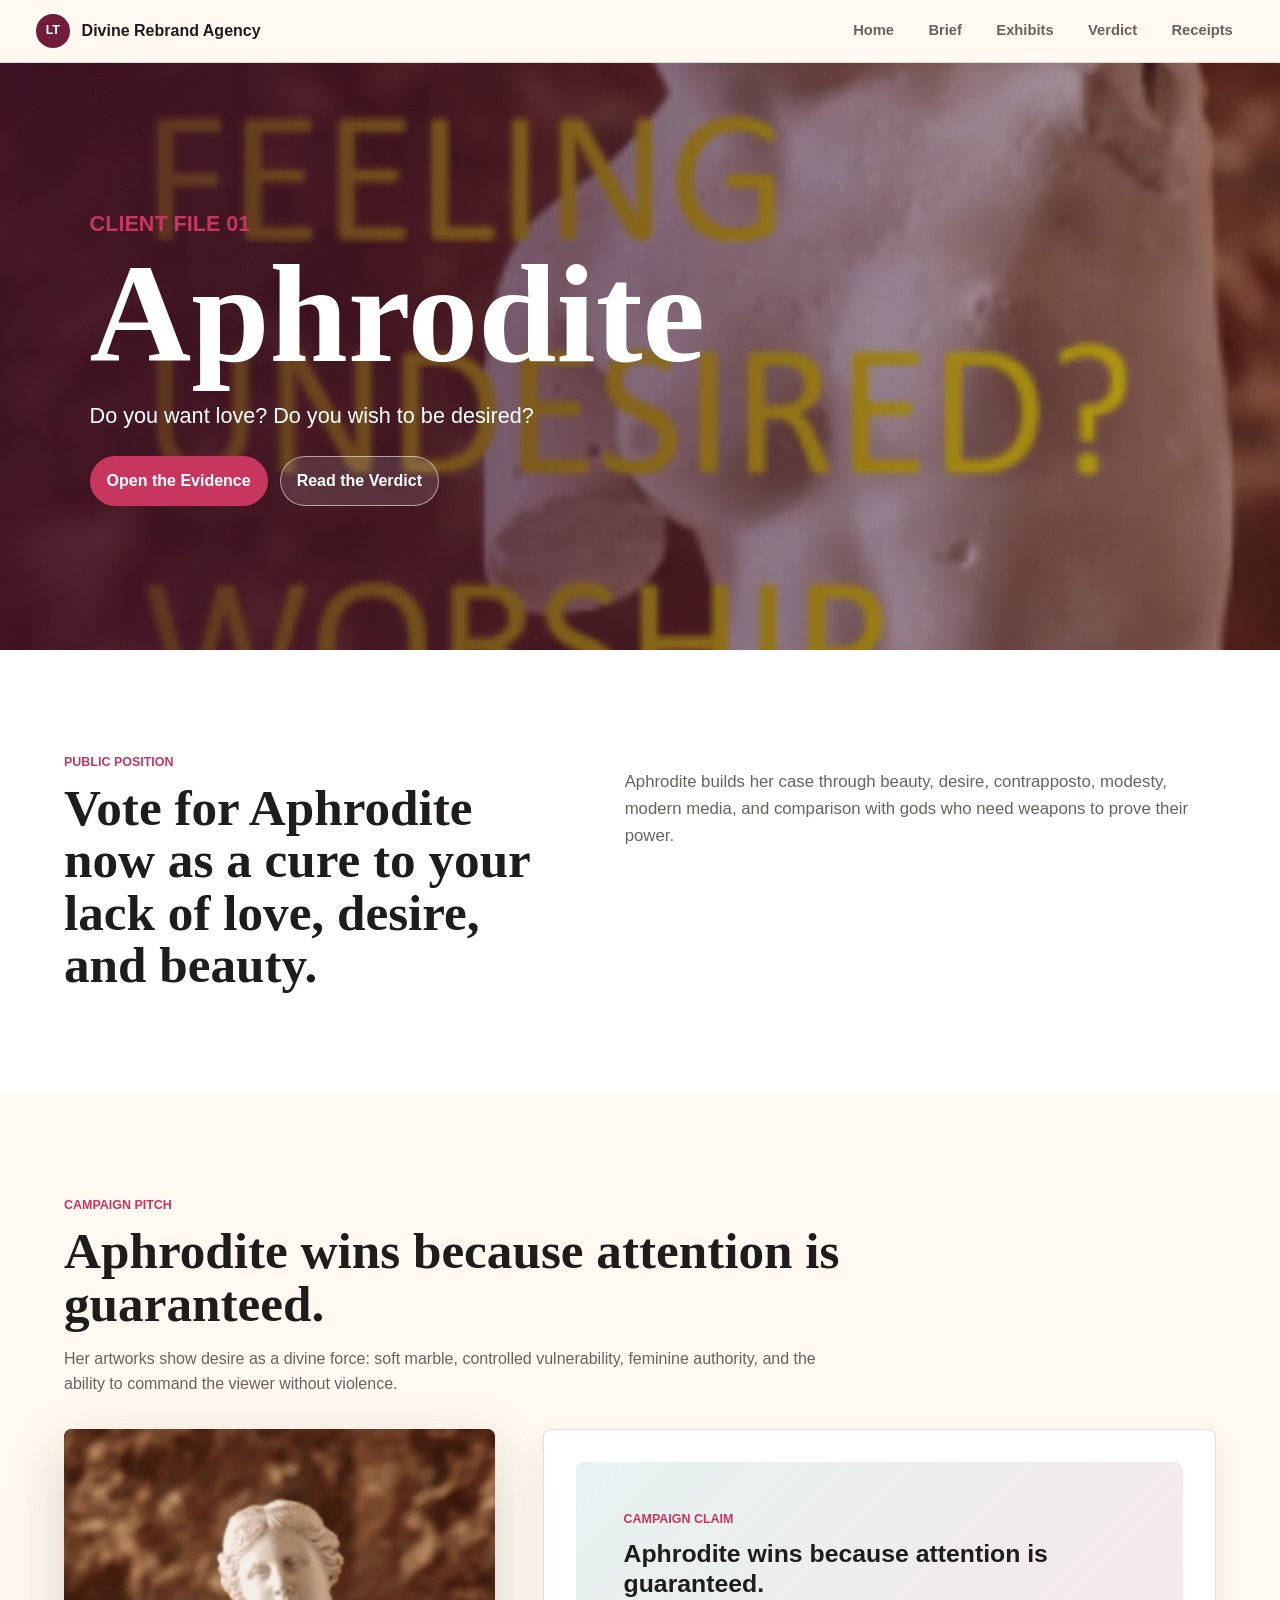
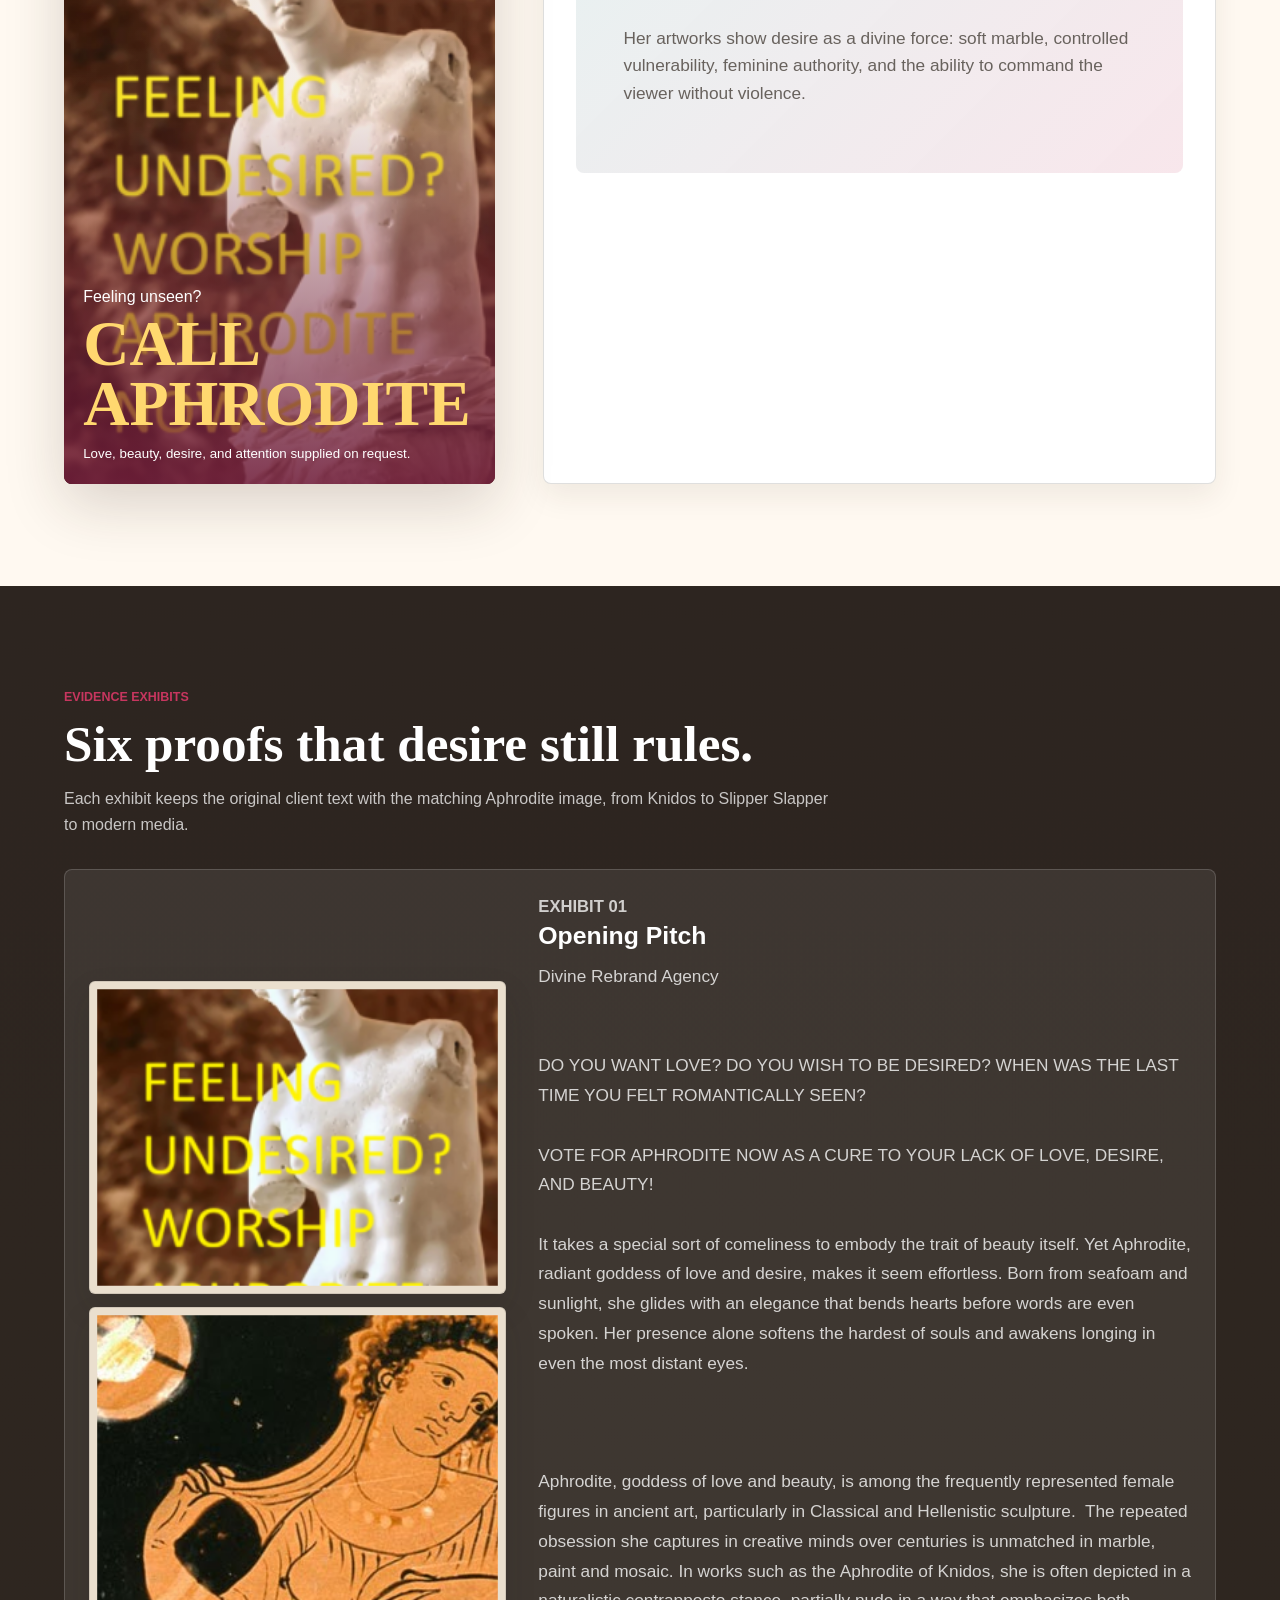
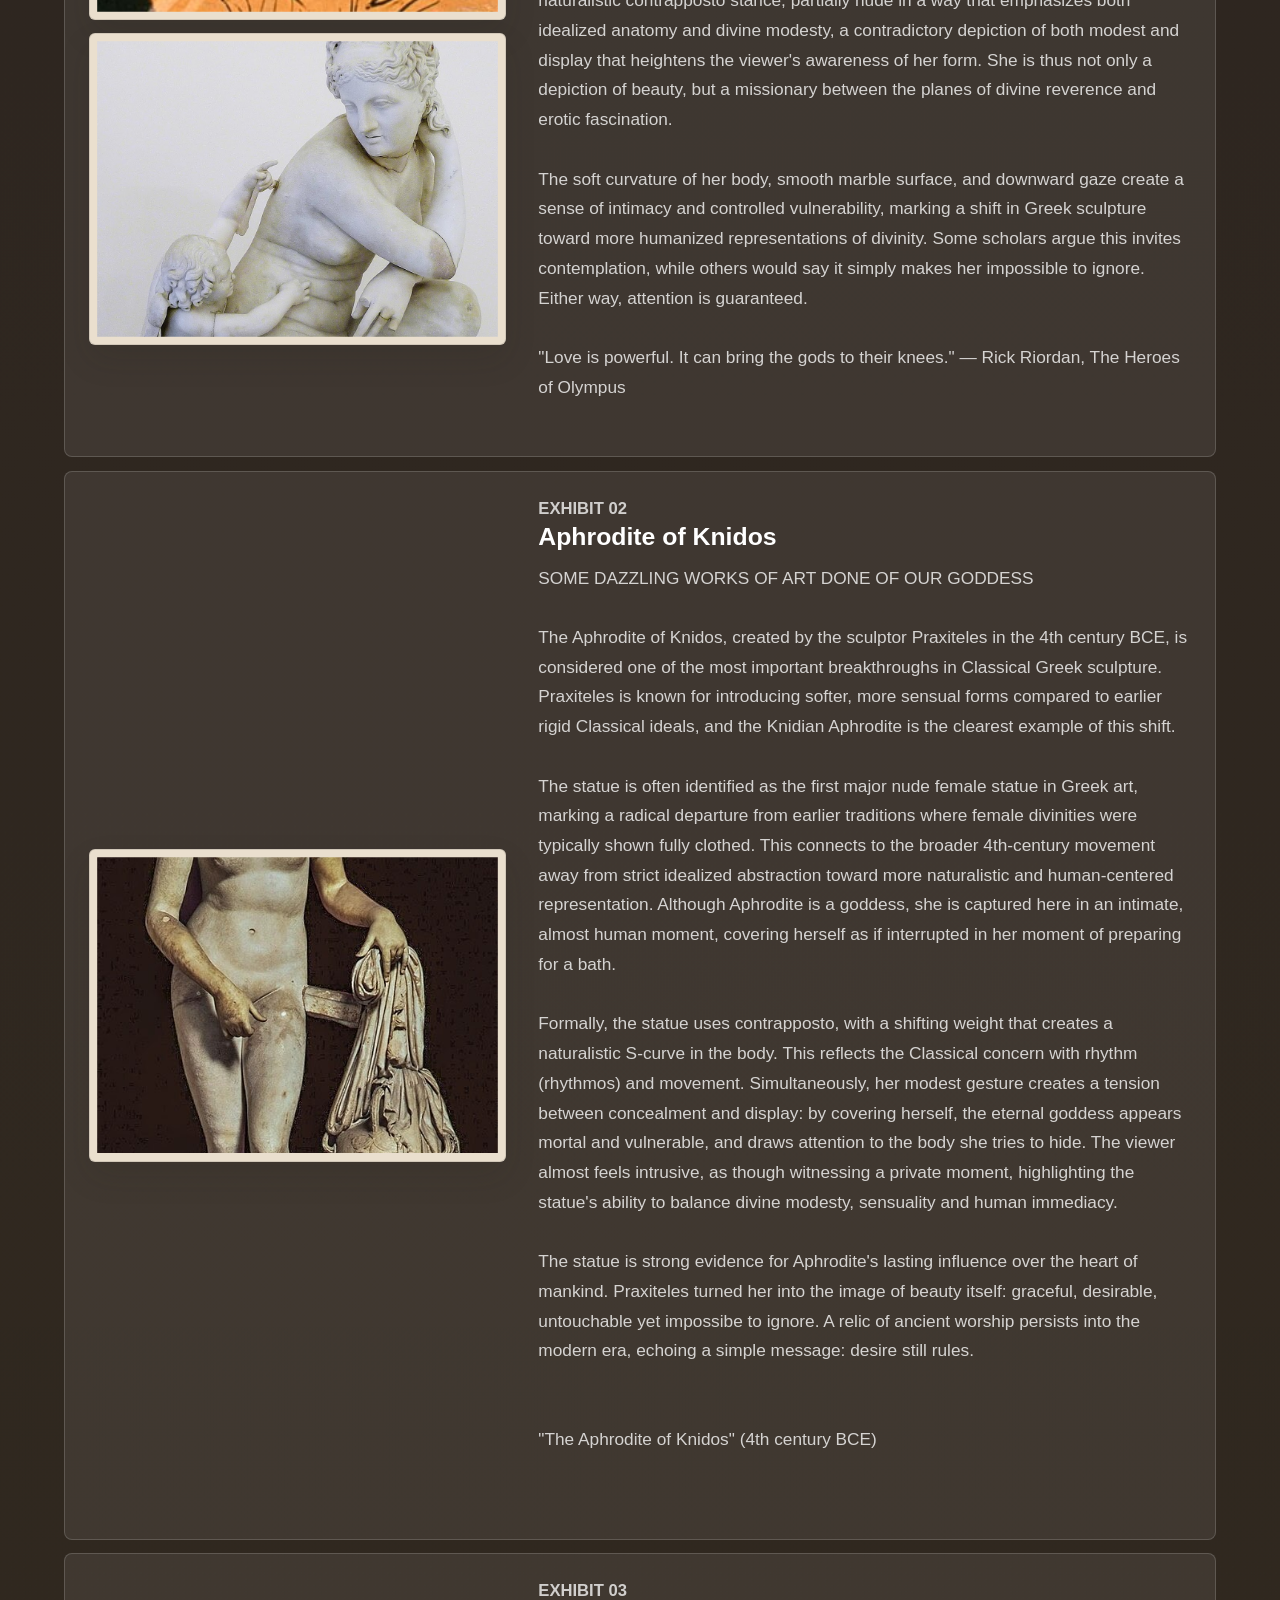
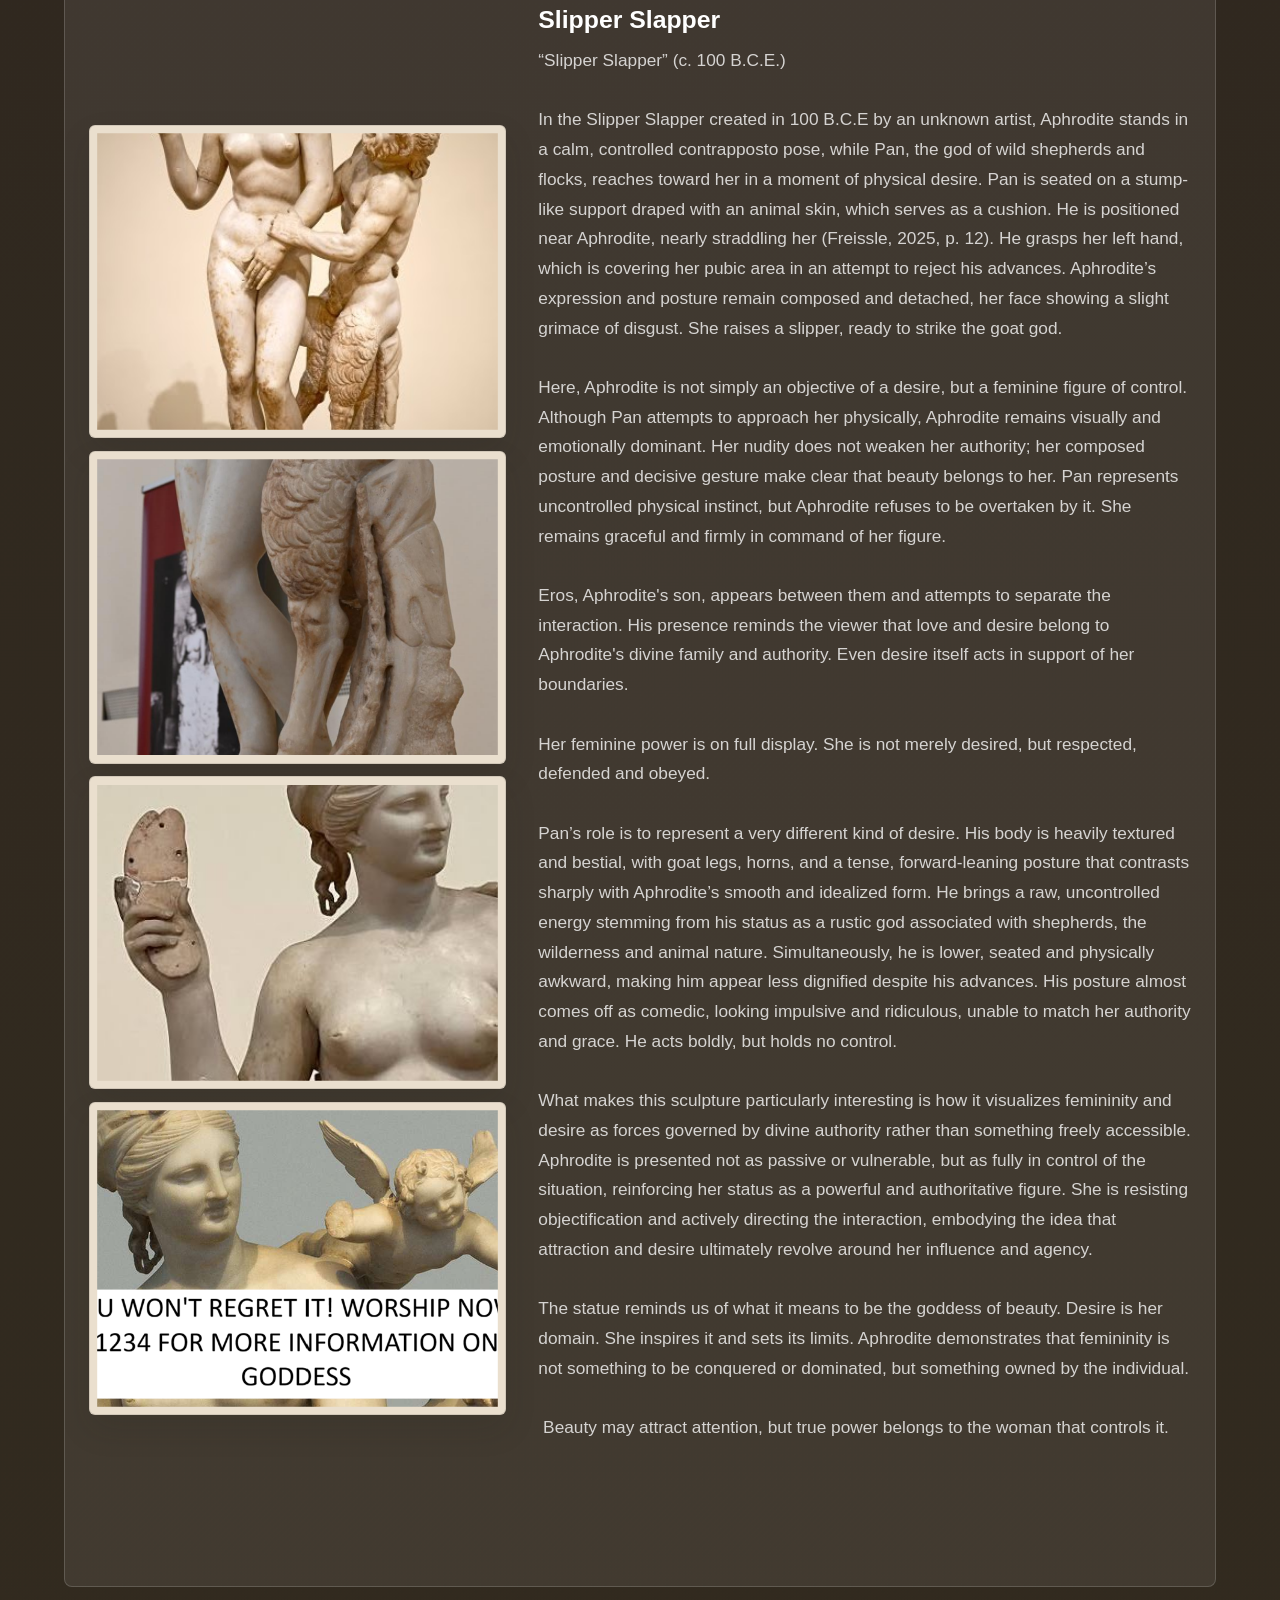
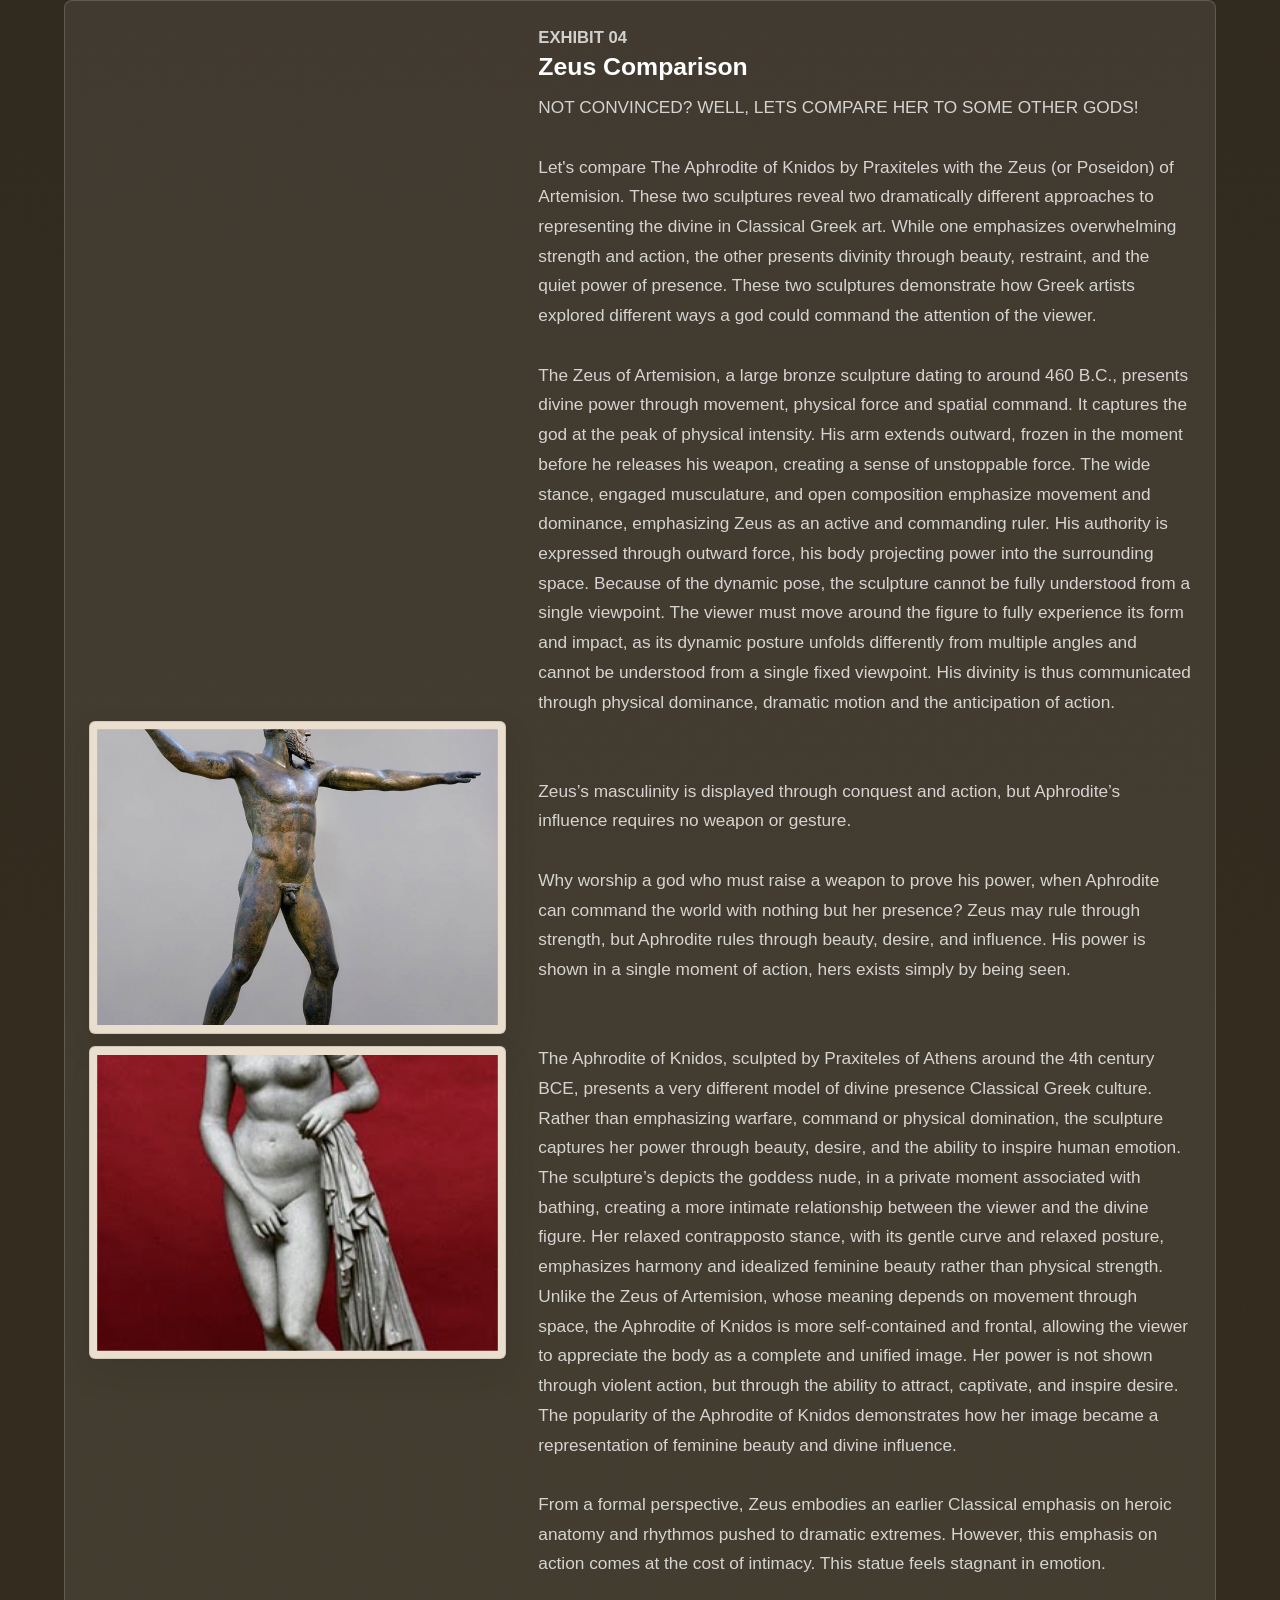
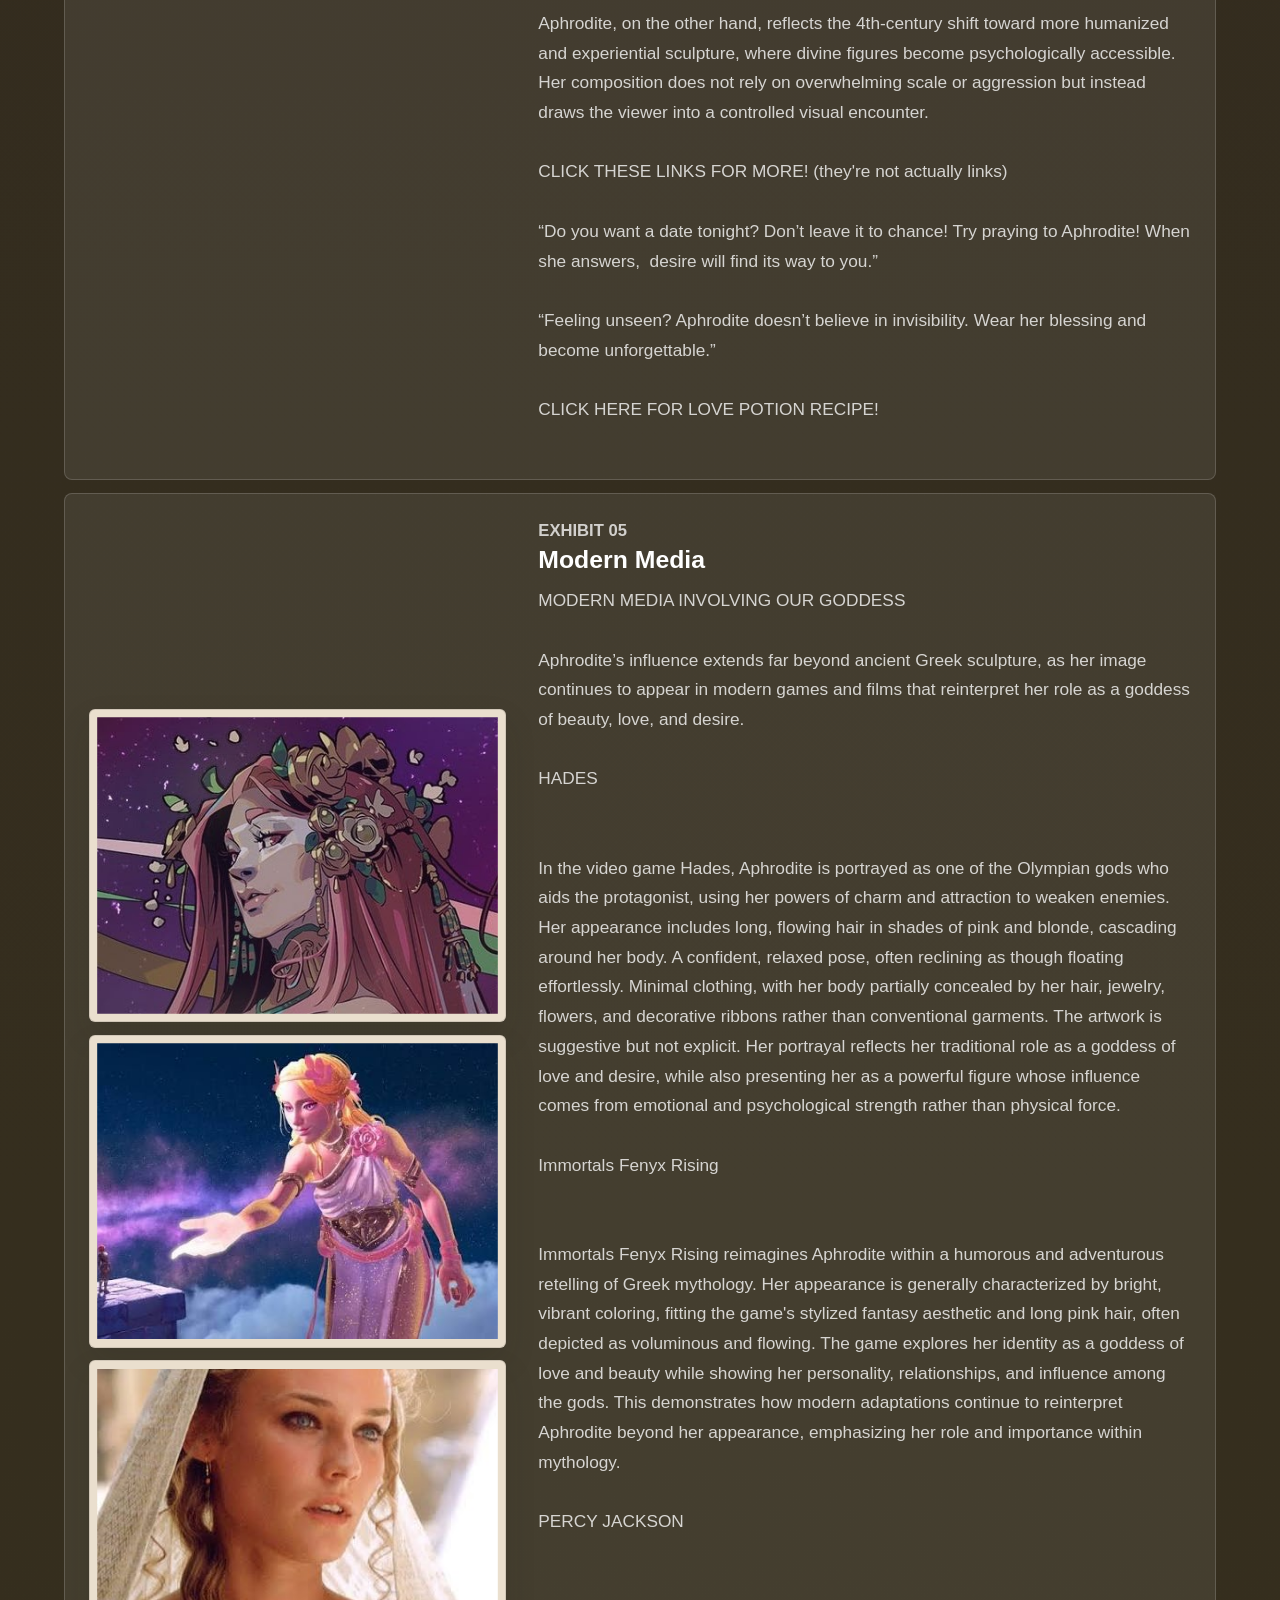
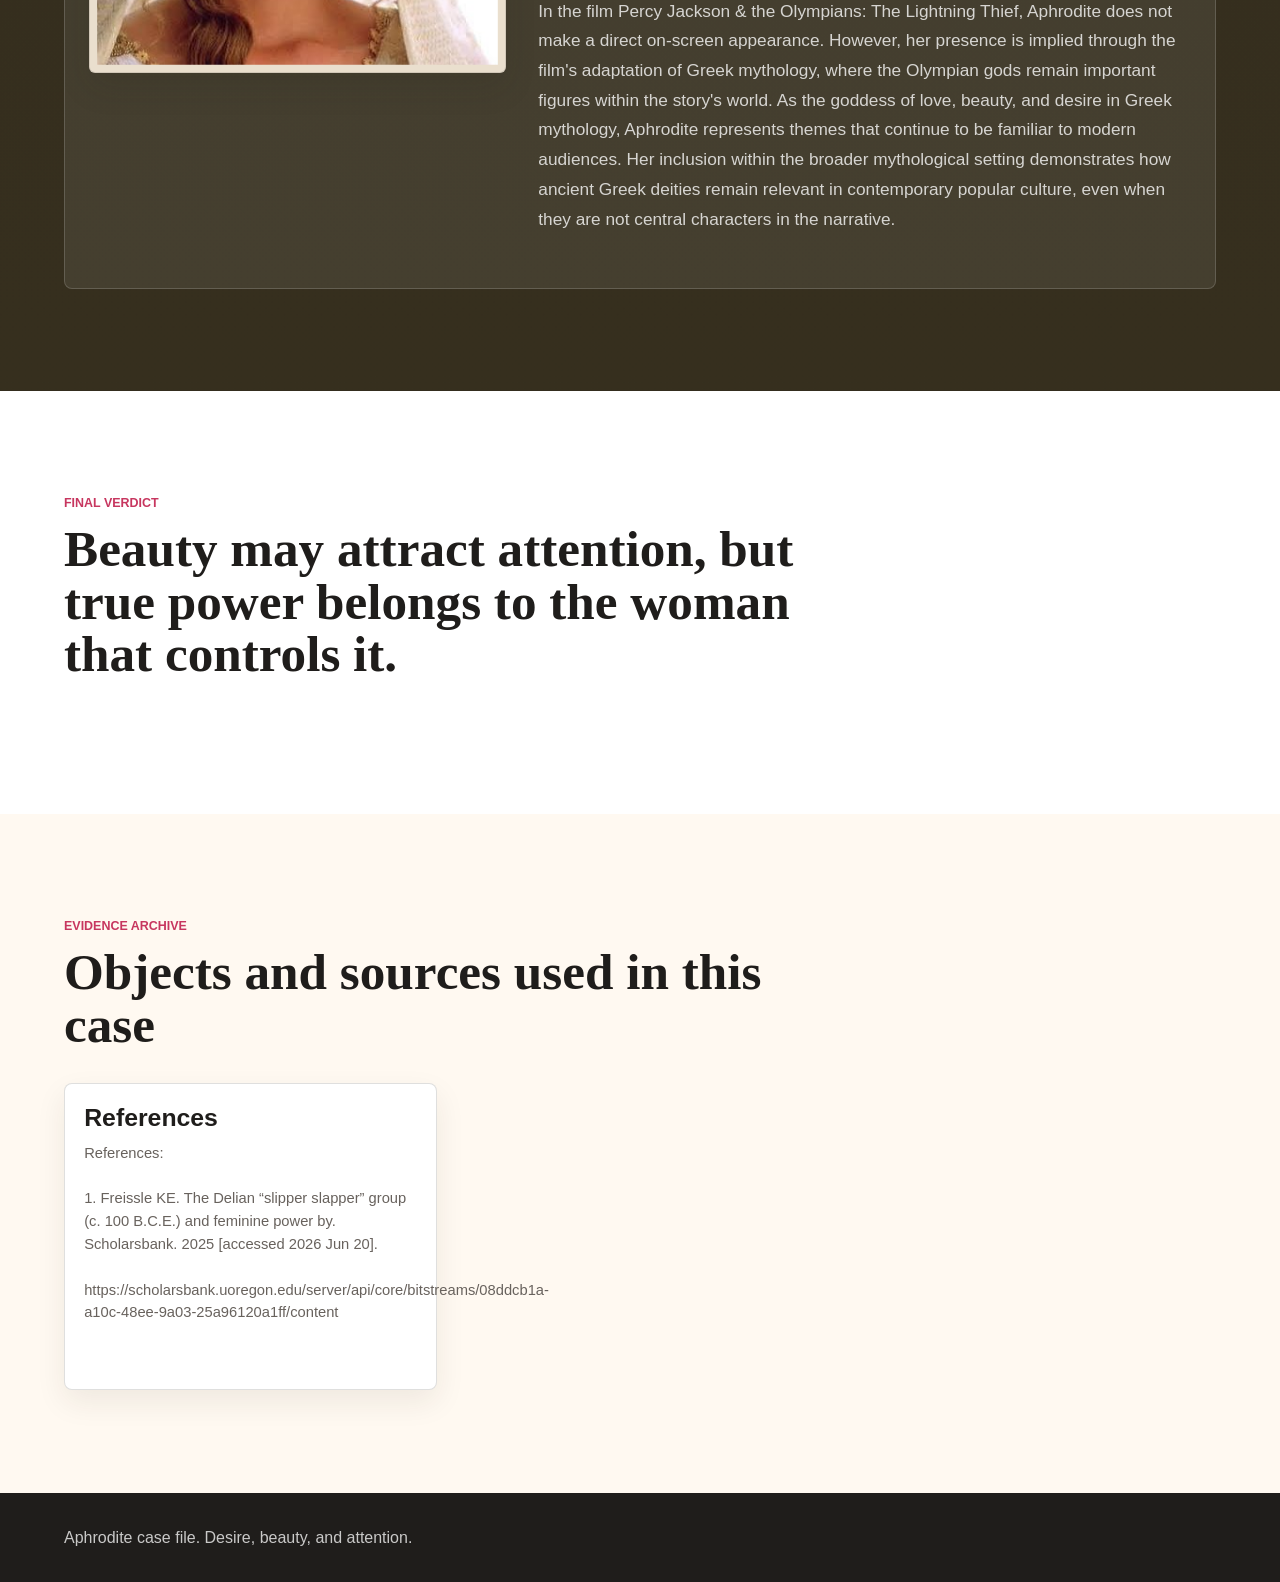
==== commit bce5705c: "Match client pages to Demeter structure" ====
--- a/aphrodite.html
+++ b/aphrodite.html
@@ -14,26 +14,82 @@
     </a>
     <nav aria-label="Aphrodite page navigation">
       <a href="index.html">Home</a>
-      <a href="#provided-file">Client File</a>
+      <a href="#brief">Brief</a>
+      <a href="#exhibits">Exhibits</a>
+      <a href="#verdict">Verdict</a>
+      <a href="#receipts">Receipts</a>
     </nav>
   </header>
 
   <main>
     <section class="source-hero aphrodite-source" aria-labelledby="hero-title">
       <div class="source-hero-inner">
-        <p class="kicker">Client file</p>
+        <p class="kicker">Client file 01</p>
         <h1 id="hero-title">Aphrodite</h1>
-      </div>
-    </section>
-
-    <section id="provided-file" class="provided-page" aria-label="Aphrodite client file">
-      <article class="provided-section">
-        <div class="provided-images">
-          <img src="assets/gods/aphrodite/2.png" alt="" loading="eager">
-          <img src="assets/gods/aphrodite/3.jpg" alt="" loading="eager">
-          <img src="assets/gods/aphrodite/4.jpg" alt="" loading="eager">
+        <p>Do you want love? Do you wish to be desired?</p>
+        <div class="hero-actions">
+          <a class="button primary" href="#exhibits">Open the Evidence</a>
+          <a class="button ghost" href="#verdict">Read the Verdict</a>
         </div>
-        <pre class="provided-copy">Divine Rebrand Agency
+      </div>
+    </section>
+
+    <section id="brief" class="band about-grid" aria-labelledby="brief-title">
+      <div>
+        <p class="section-label">Public position</p>
+        <h2 id="brief-title">Vote for Aphrodite now as a cure to your lack of love, desire, and beauty.</h2>
+      </div>
+      <div class="about-text">
+        <p>Aphrodite builds her case through beauty, desire, contrapposto, modesty, modern media, and comparison with gods who need weapons to prove their power.</p>
+      </div>
+    </section>
+
+    <section id="campaign" class="campaign" aria-labelledby="campaign-title">
+      <div class="section-heading">
+        <p class="section-label">Campaign pitch</p>
+        <h2 id="campaign-title">Aphrodite wins because attention is guaranteed.</h2>
+        <p>Her artworks show desire as a divine force: soft marble, controlled vulnerability, feminine authority, and the ability to command the viewer without violence.</p>
+      </div>
+
+      <div class="campaign-stage">
+        <aside class="poster divine-poster" aria-label="Aphrodite campaign poster">
+          <img src="assets/gods/aphrodite/2.png" alt="">
+          <div class="poster-copy">
+            <span>Feeling unseen?</span>
+            <strong>Call Aphrodite</strong>
+            <small>Love, beauty, desire, and attention supplied on request.</small>
+          </div>
+        </aside>
+
+        <div class="promise-panel">
+          <article class="promise-copy">
+            <p class="section-label">Campaign claim</p>
+            <h3>Aphrodite wins because attention is guaranteed.</h3>
+            <p>Her artworks show desire as a divine force: soft marble, controlled vulnerability, feminine authority, and the ability to command the viewer without violence.</p>
+          </article>
+        </div>
+      </div>
+    </section>
+
+    <section id="exhibits" class="campaign-files" aria-labelledby="exhibits-title">
+      <div class="section-heading">
+        <p class="section-label">Evidence exhibits</p>
+        <h2 id="exhibits-title">Six proofs that desire still rules.</h2>
+        <p>Each exhibit keeps the original client text with the matching Aphrodite image, from Knidos to Slipper Slapper to modern media.</p>
+      </div>
+
+      <div class="file-list">
+        <article class="campaign-file exhibit-card provided-exhibit">
+          <div class="file-content">
+            <div class="provided-images">
+              <img src="assets/gods/aphrodite/2.png" alt="">
+              <img src="assets/gods/aphrodite/3.jpg" alt="">
+              <img src="assets/gods/aphrodite/4.jpg" alt="">
+            </div>
+            <div>
+              <p class="section-label">Exhibit 01</p>
+              <h3>Opening Pitch</h3>
+              <pre class="provided-copy">Divine Rebrand Agency
 
 
 DO YOU WANT LOVE? DO YOU WISH TO BE DESIRED? WHEN WAS THE LAST TIME YOU FELT ROMANTICALLY SEEN?
@@ -51,12 +107,18 @@
 &quot;Love is powerful. It can bring the gods to their knees.&quot; — Rick Riordan, The Heroes of Olympus
 
 </pre>
-      </article>
-      <article class="provided-section reverse">
-        <div class="provided-images">
-          <img src="assets/gods/aphrodite/5.jpg" alt="" loading="eager">
-        </div>
-        <pre class="provided-copy">SOME DAZZLING WORKS OF ART DONE OF OUR GODDESS
+            </div>
+          </div>
+        </article>
+        <article class="campaign-file exhibit-card provided-exhibit">
+          <div class="file-content">
+            <div class="provided-images">
+              <img src="assets/gods/aphrodite/5.jpg" alt="">
+            </div>
+            <div>
+              <p class="section-label">Exhibit 02</p>
+              <h3>Aphrodite of Knidos</h3>
+              <pre class="provided-copy">SOME DAZZLING WORKS OF ART DONE OF OUR GODDESS
 
 The Aphrodite of Knidos, created by the sculptor Praxiteles in the 4th century BCE, is considered one of the most important breakthroughs in Classical Greek sculpture. Praxiteles is known for introducing softer, more sensual forms compared to earlier rigid Classical ideals, and the Knidian Aphrodite is the clearest example of this shift. 
 
@@ -71,15 +133,21 @@
 
 
 </pre>
-      </article>
-      <article class="provided-section">
-        <div class="provided-images">
-          <img src="assets/gods/aphrodite/6.jpg" alt="" loading="lazy">
-          <img src="assets/gods/aphrodite/7.png" alt="" loading="lazy">
-          <img src="assets/gods/aphrodite/8.jpg" alt="" loading="lazy">
-          <img src="assets/gods/aphrodite/9.png" alt="" loading="lazy">
-        </div>
-        <pre class="provided-copy">“Slipper Slapper” (c. 100 B.C.E.)
+            </div>
+          </div>
+        </article>
+        <article class="campaign-file exhibit-card provided-exhibit">
+          <div class="file-content">
+            <div class="provided-images">
+              <img src="assets/gods/aphrodite/6.jpg" alt="">
+              <img src="assets/gods/aphrodite/7.png" alt="">
+              <img src="assets/gods/aphrodite/8.jpg" alt="">
+              <img src="assets/gods/aphrodite/9.png" alt="">
+            </div>
+            <div>
+              <p class="section-label">Exhibit 03</p>
+              <h3>Slipper Slapper</h3>
+              <pre class="provided-copy">“Slipper Slapper” (c. 100 B.C.E.)
 
 In the Slipper Slapper created in 100 B.C.E by an unknown artist, Aphrodite stands in a calm, controlled contrapposto pose, while Pan, the god of wild shepherds and flocks, reaches toward her in a moment of physical desire. Pan is seated on a stump-like support draped with an animal skin, which serves as a cushion. He is positioned near Aphrodite, nearly straddling her (Freissle, 2025, p. 12). He grasps her left hand, which is covering her pubic area in an attempt to reject his advances. Aphrodite’s expression and posture remain composed and detached, her face showing a slight grimace of disgust. She raises a slipper, ready to strike the goat god.
 
@@ -101,13 +169,19 @@
 
 
 </pre>
-      </article>
-      <article class="provided-section reverse">
-        <div class="provided-images">
-          <img src="assets/gods/aphrodite/10.jpg" alt="" loading="lazy">
-          <img src="assets/gods/aphrodite/11.jpg" alt="" loading="lazy">
-        </div>
-        <pre class="provided-copy">NOT CONVINCED? WELL, LETS COMPARE HER TO SOME OTHER GODS!
+            </div>
+          </div>
+        </article>
+        <article class="campaign-file exhibit-card provided-exhibit">
+          <div class="file-content">
+            <div class="provided-images">
+              <img src="assets/gods/aphrodite/10.jpg" alt="">
+              <img src="assets/gods/aphrodite/11.jpg" alt="">
+            </div>
+            <div>
+              <p class="section-label">Exhibit 04</p>
+              <h3>Zeus Comparison</h3>
+              <pre class="provided-copy">NOT CONVINCED? WELL, LETS COMPARE HER TO SOME OTHER GODS!
 
 Let&#x27;s compare The Aphrodite of Knidos by Praxiteles with the Zeus (or Poseidon) of Artemision. These two sculptures reveal two dramatically different approaches to representing the divine in Classical Greek art. While one emphasizes overwhelming strength and action, the other presents divinity through beauty, restraint, and the quiet power of presence. These two sculptures demonstrate how Greek artists explored different ways a god could command the attention of the viewer.
 
@@ -134,14 +208,20 @@
 CLICK HERE FOR LOVE POTION RECIPE! 
 
 </pre>
-      </article>
-      <article class="provided-section">
-        <div class="provided-images">
-          <img src="assets/gods/aphrodite/12.jpg" alt="" loading="lazy">
-          <img src="assets/gods/aphrodite/13.jpg" alt="" loading="lazy">
-          <img src="assets/gods/aphrodite/14.jpg" alt="" loading="lazy">
-        </div>
-        <pre class="provided-copy">MODERN MEDIA INVOLVING OUR GODDESS
+            </div>
+          </div>
+        </article>
+        <article class="campaign-file exhibit-card provided-exhibit">
+          <div class="file-content">
+            <div class="provided-images">
+              <img src="assets/gods/aphrodite/12.jpg" alt="">
+              <img src="assets/gods/aphrodite/13.jpg" alt="">
+              <img src="assets/gods/aphrodite/14.jpg" alt="">
+            </div>
+            <div>
+              <p class="section-label">Exhibit 05</p>
+              <h3>Modern Media</h3>
+              <pre class="provided-copy">MODERN MEDIA INVOLVING OUR GODDESS
 
 Aphrodite’s influence extends far beyond ancient Greek sculpture, as her image continues to appear in modern games and films that reinterpret her role as a goddess of beauty, love, and desire. 
 
@@ -161,9 +241,28 @@
 In the film Percy Jackson &amp; the Olympians: The Lightning Thief, Aphrodite does not make a direct on-screen appearance. However, her presence is implied through the film&#x27;s adaptation of Greek mythology, where the Olympian gods remain important figures within the story&#x27;s world. As the goddess of love, beauty, and desire in Greek mythology, Aphrodite represents themes that continue to be familiar to modern audiences. Her inclusion within the broader mythological setting demonstrates how ancient Greek deities remain relevant in contemporary popular culture, even when they are not central characters in the narrative.
 
 </pre>
-      </article>
-      <article class="provided-section reverse">
-        <pre class="provided-copy">References:
+            </div>
+          </div>
+        </article>
+      </div>
+    </section>
+
+    <section id="verdict" class="band verdict-section" aria-labelledby="verdict-title">
+      <div class="section-heading">
+        <p class="section-label">Final verdict</p>
+        <h2 id="verdict-title">Beauty may attract attention, but true power belongs to the woman that controls it.</h2>
+      </div>
+    </section>
+
+    <section id="receipts" class="references" aria-labelledby="receipts-title">
+      <div class="section-heading">
+        <p class="section-label">Evidence archive</p>
+        <h2 id="receipts-title">Objects and sources used in this case</h2>
+      </div>
+      <div class="reference-columns">
+        <article>
+          <h3>References</h3>
+          <pre class="provided-copy">References:
 
 1. Freissle KE. The Delian “slipper slapper” group (c. 100 B.C.E.) and feminine power by. Scholarsbank. 2025 [accessed 2026 Jun 20]. 
 
@@ -171,7 +270,8 @@
 
 
 </pre>
-      </article>
+        </article>
+      </div>
     </section>
   </main>
 
--- a/styles.css
+++ b/styles.css
@@ -248,6 +248,30 @@
     #2d2520;
 }
 
+body[data-page="apollo"] {
+  --god-a: #8c4f18;
+  --god-b: #e0a328;
+  --god-bg: #fff5dd;
+}
+
+body[data-page="dionysus"] {
+  --god-a: #4f2f75;
+  --god-b: #1f8a70;
+  --god-bg: #f0f1ec;
+}
+
+body[data-page="zeus"] {
+  --god-a: #24415f;
+  --god-b: #8a7652;
+  --god-bg: #eef2f5;
+}
+
+body[data-page="aphrodite"] {
+  --god-a: #7b1e46;
+  --god-b: #d93970;
+  --god-bg: #fff0f5;
+}
+
 .source-hero.apollo {
   background:
     linear-gradient(90deg, rgba(31, 29, 27, 0.88), rgba(31, 29, 27, 0.36)),
@@ -311,21 +335,33 @@
   gap: clamp(1.5rem, 4vw, 3rem);
   padding: clamp(3rem, 6vw, 5rem) clamp(1rem, 5vw, 4rem);
   background:
-    linear-gradient(180deg, rgba(255, 249, 241, 1), rgba(247, 239, 227, 1));
+    linear-gradient(180deg, rgba(255, 249, 241, 0.86), rgba(247, 239, 227, 0.96)),
+    var(--god-bg, #fff9f1);
 }
 
 .provided-section {
+  position: relative;
   width: min(1180px, 100%);
   margin: 0 auto;
   display: grid;
-  grid-template-columns: minmax(16rem, 0.85fr) minmax(18rem, 1.15fr);
+  grid-template-columns: minmax(17rem, 0.9fr) minmax(20rem, 1.1fr);
   gap: clamp(1rem, 4vw, 2rem);
   align-items: center;
-  padding: clamp(1rem, 3vw, 1.5rem);
+  padding: clamp(1rem, 3vw, 1.75rem);
   border: 1px solid var(--line);
   border-radius: 8px;
-  background: #fff;
+  background:
+    linear-gradient(135deg, rgba(255, 255, 255, 0.98), rgba(255, 249, 241, 0.92));
   box-shadow: var(--shadow);
+  overflow: hidden;
+}
+
+.provided-section::before {
+  content: "";
+  position: absolute;
+  inset: 0 auto 0 0;
+  width: 0.42rem;
+  background: linear-gradient(180deg, var(--god-a, var(--rose)), var(--god-b, var(--gold)));
 }
 
 .provided-section.reverse {
@@ -347,10 +383,14 @@
 
 .provided-images img {
   width: 100%;
-  max-height: 520px;
-  border-radius: 6px;
+  max-height: 560px;
+  padding: 0.45rem;
+  border: 1px solid rgba(31, 29, 27, 0.12);
+  border-radius: 8px;
   object-fit: contain;
-  background: #f7efe3;
+  background:
+    linear-gradient(135deg, rgba(255, 255, 255, 0.92), rgba(247, 239, 227, 0.92));
+  box-shadow: 0 14px 32px rgba(31, 29, 27, 0.12);
 }
 
 .provided-copy {
@@ -358,7 +398,28 @@
   white-space: pre-wrap;
   color: var(--ink);
   font: inherit;
-  font-size: 1rem;
+  font-size: clamp(0.98rem, 1.4vw, 1.08rem);
+  line-height: 1.72;
+}
+
+.zeus-copy {
+  white-space: pre-wrap;
+  line-height: 1.68;
+}
+
+.provided-exhibit .file-content {
+  padding: clamp(1rem, 3vw, 1.5rem);
+}
+
+.provided-exhibit .provided-copy {
+  margin-top: 0.75rem;
+  color: rgba(255, 255, 255, 0.78);
+}
+
+.references .provided-copy {
+  color: var(--muted);
+  font-size: 0.92rem;
+  line-height: 1.55;
 }
 
 .band {
@@ -410,23 +471,69 @@
   box-shadow: 0 12px 30px rgba(55, 36, 21, 0.08);
 }
 
-.client-card.featured {
-  color: #fff;
-  border-color: var(--wine);
-  background:
-    linear-gradient(145deg, rgba(111, 29, 59, 0.95), rgba(199, 54, 95, 0.92)),
-    var(--wine);
-}
-
-.client-card.featured p,
-.client-card.featured .client-topline span {
-  color: rgba(255, 255, 255, 0.78);
-}
-
 .client-card p,
 .method-grid p {
   margin: 0;
   color: var(--muted);
+}
+
+.client-card {
+  --card-a: #6f1d3b;
+  --card-b: #c7365f;
+  --card-ink: #fff;
+  --card-muted: rgba(255, 255, 255, 0.78);
+  color: var(--card-ink);
+  border-color: rgba(255, 255, 255, 0.16);
+  background:
+    linear-gradient(145deg, var(--card-a), var(--card-b));
+}
+
+.client-card p {
+  color: var(--card-muted);
+}
+
+.client-card .button {
+  width: 100%;
+  justify-content: center;
+  color: var(--card-a);
+  border-color: rgba(255, 255, 255, 0.22);
+  background: rgba(255, 255, 255, 0.88);
+}
+
+.client-card .button:hover,
+.client-card .button:focus-visible {
+  color: var(--card-a);
+  background: #fff;
+}
+
+.client-aphrodite {
+  --card-a: #7b1e46;
+  --card-b: #d93970;
+}
+
+.client-zeus {
+  --card-a: #24415f;
+  --card-b: #8a7652;
+}
+
+.client-hera {
+  --card-a: #5b2a70;
+  --card-b: #b05f8f;
+}
+
+.client-dionysus {
+  --card-a: #4f2f75;
+  --card-b: #1f8a70;
+}
+
+.client-demeter {
+  --card-a: #4f5f24;
+  --card-b: #c9932c;
+}
+
+.client-apollo {
+  --card-a: #8c4f18;
+  --card-b: #e0a328;
 }
 
 .client-topline {
@@ -434,7 +541,7 @@
   align-items: baseline;
   justify-content: space-between;
   gap: 1rem;
-  color: var(--rose);
+  color: rgba(255, 255, 255, 0.86);
   font-size: 0.8rem;
   font-weight: 900;
   text-transform: uppercase;
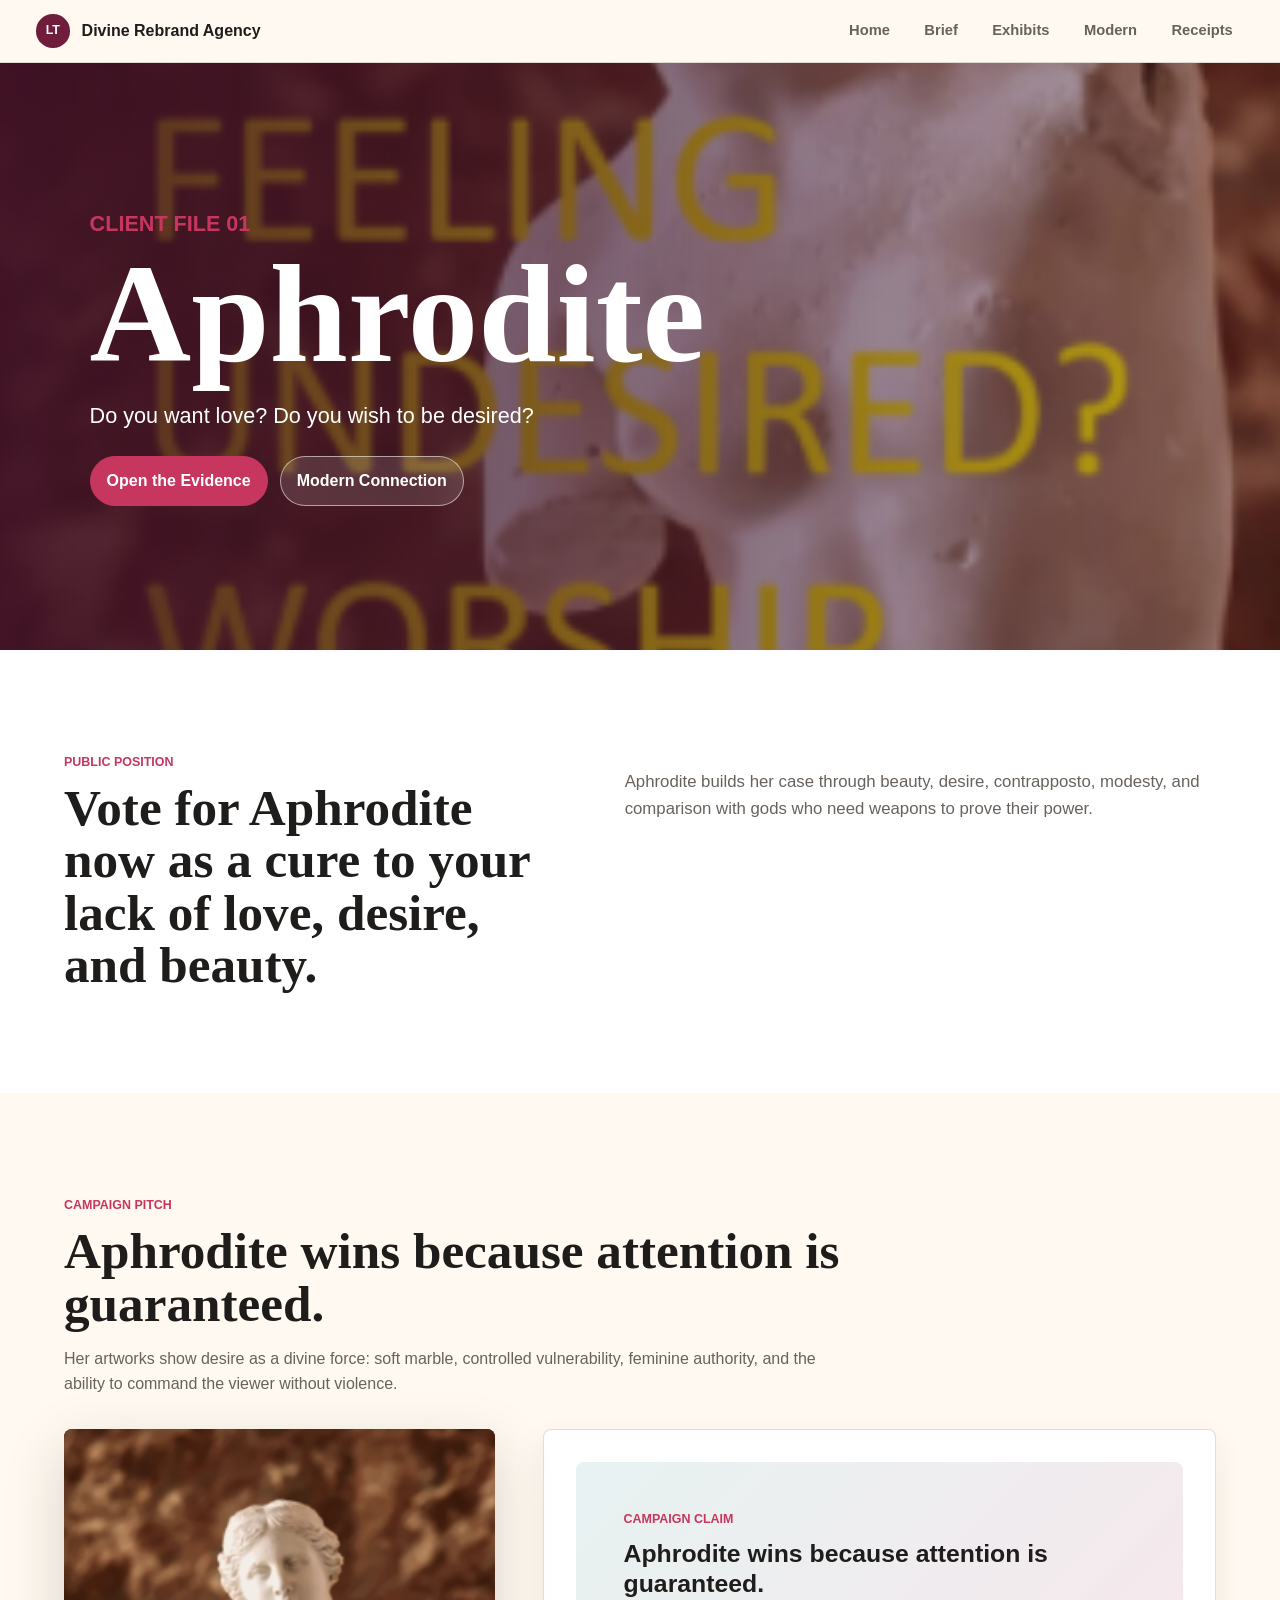
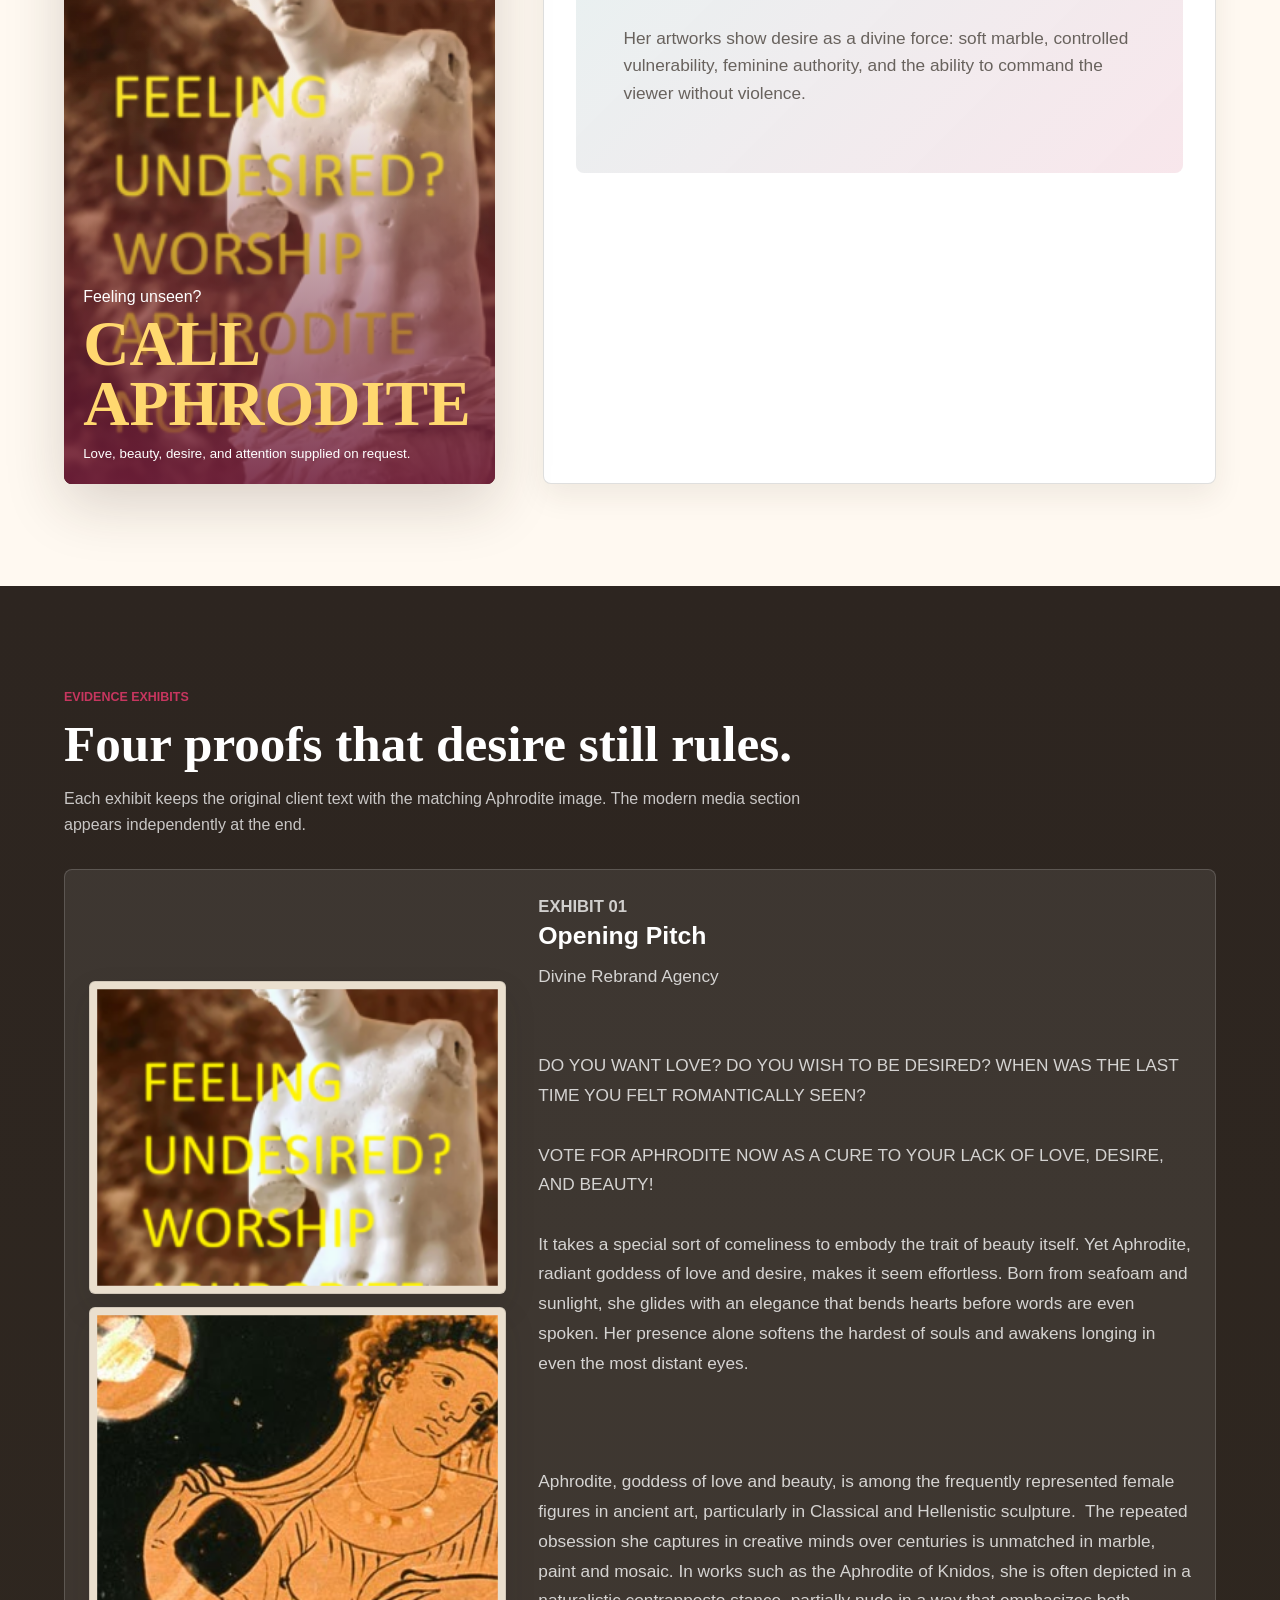
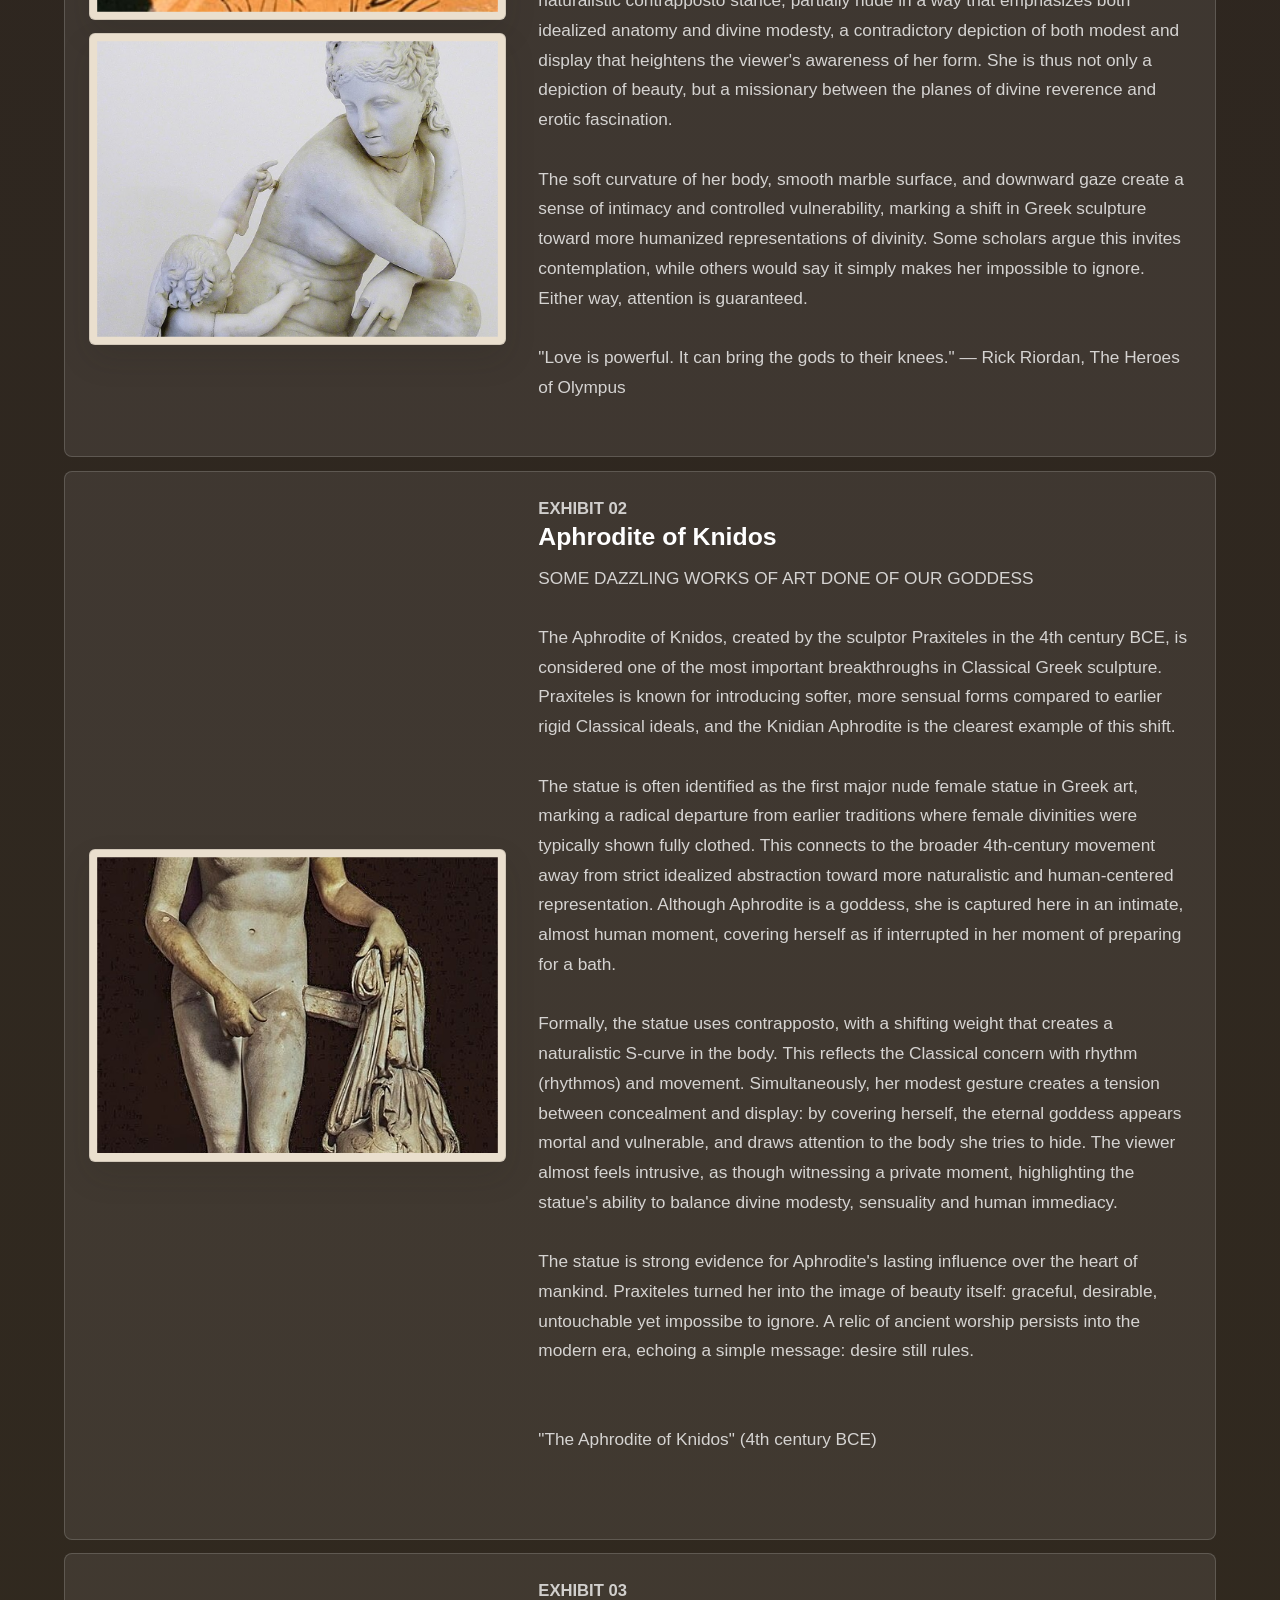
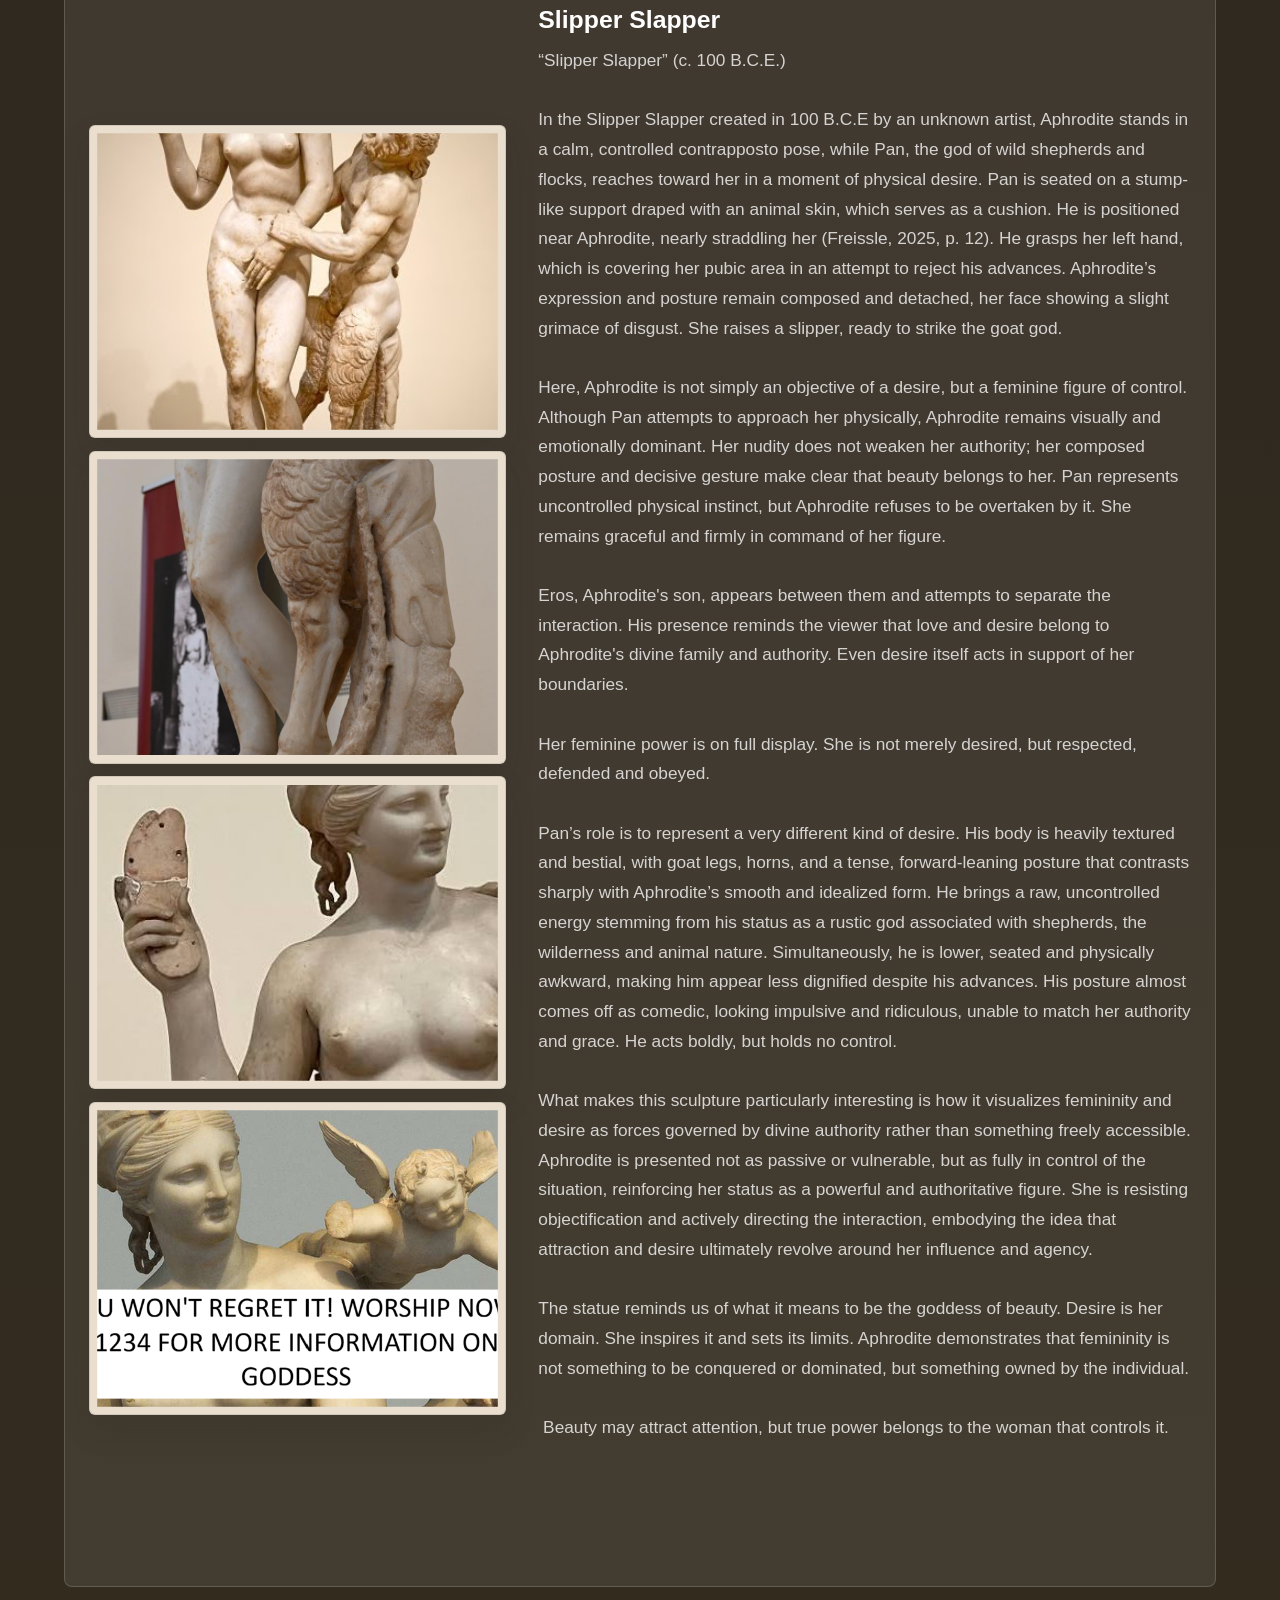
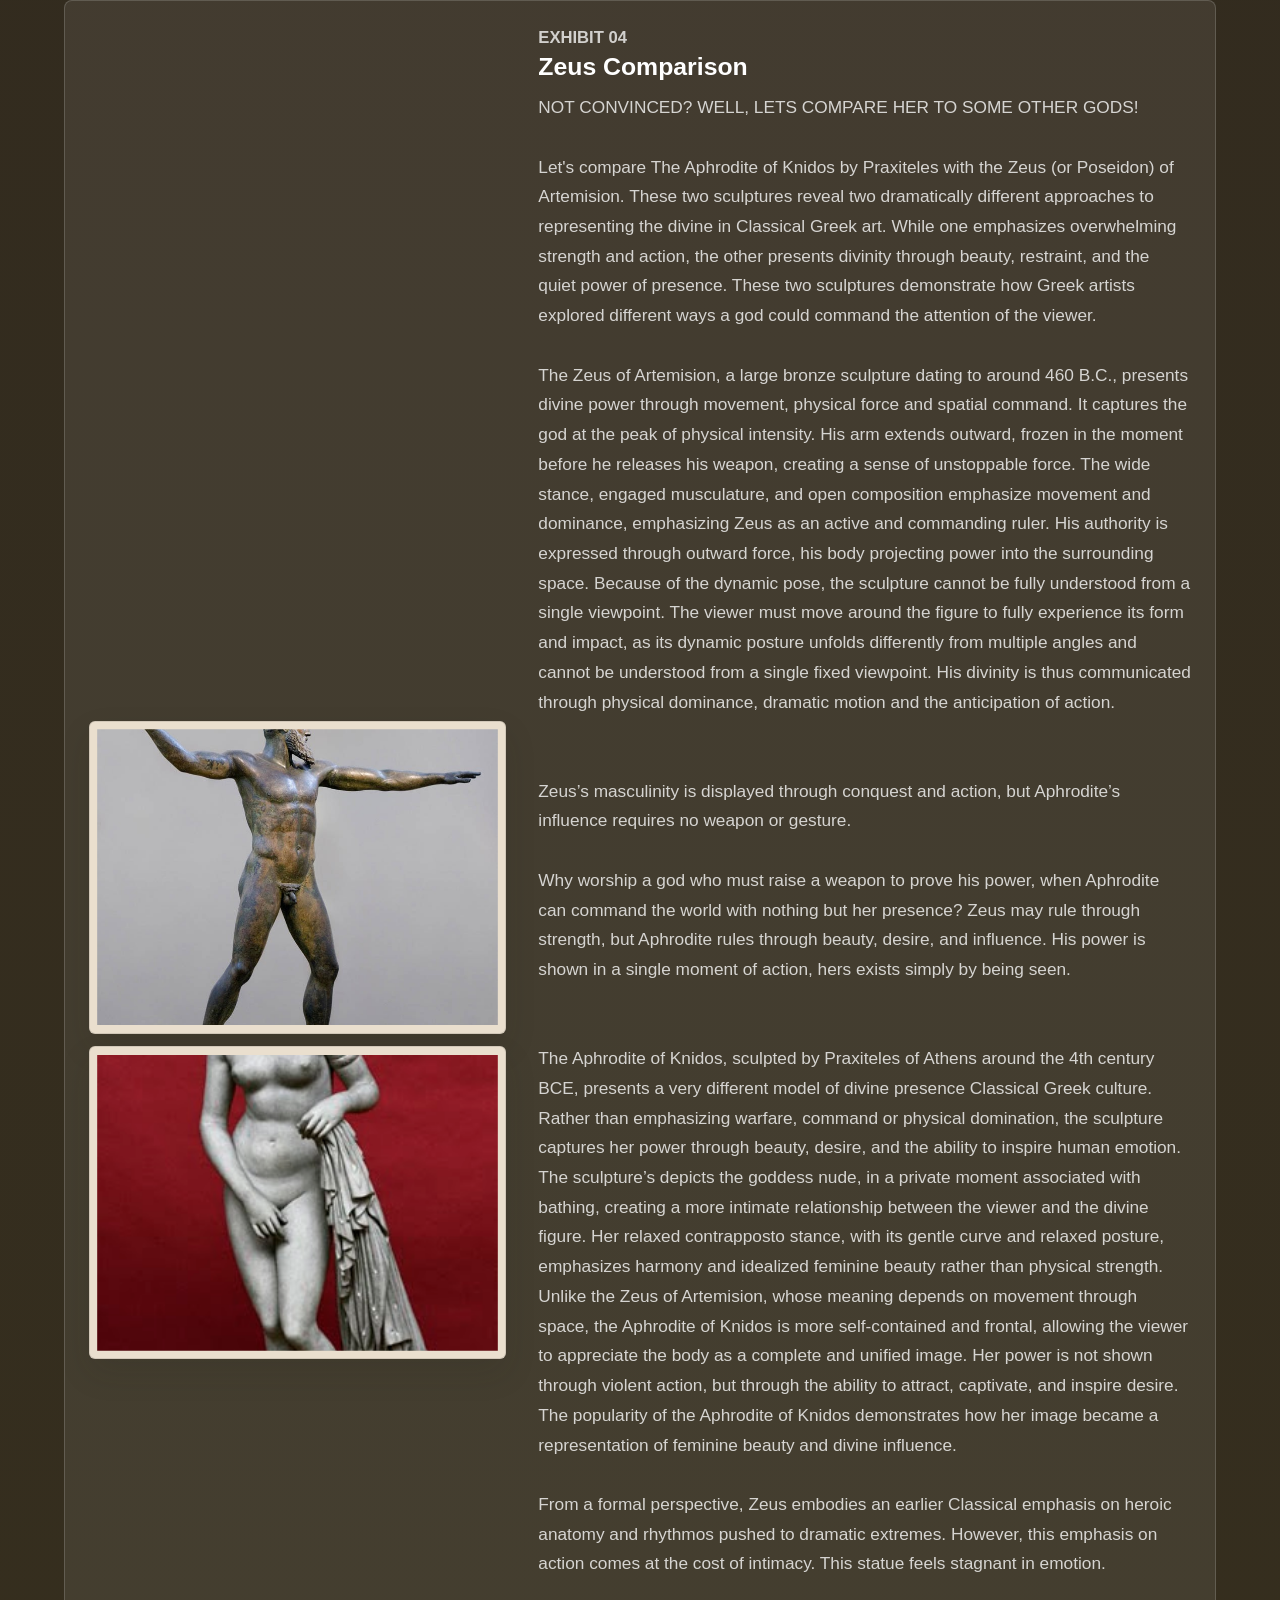
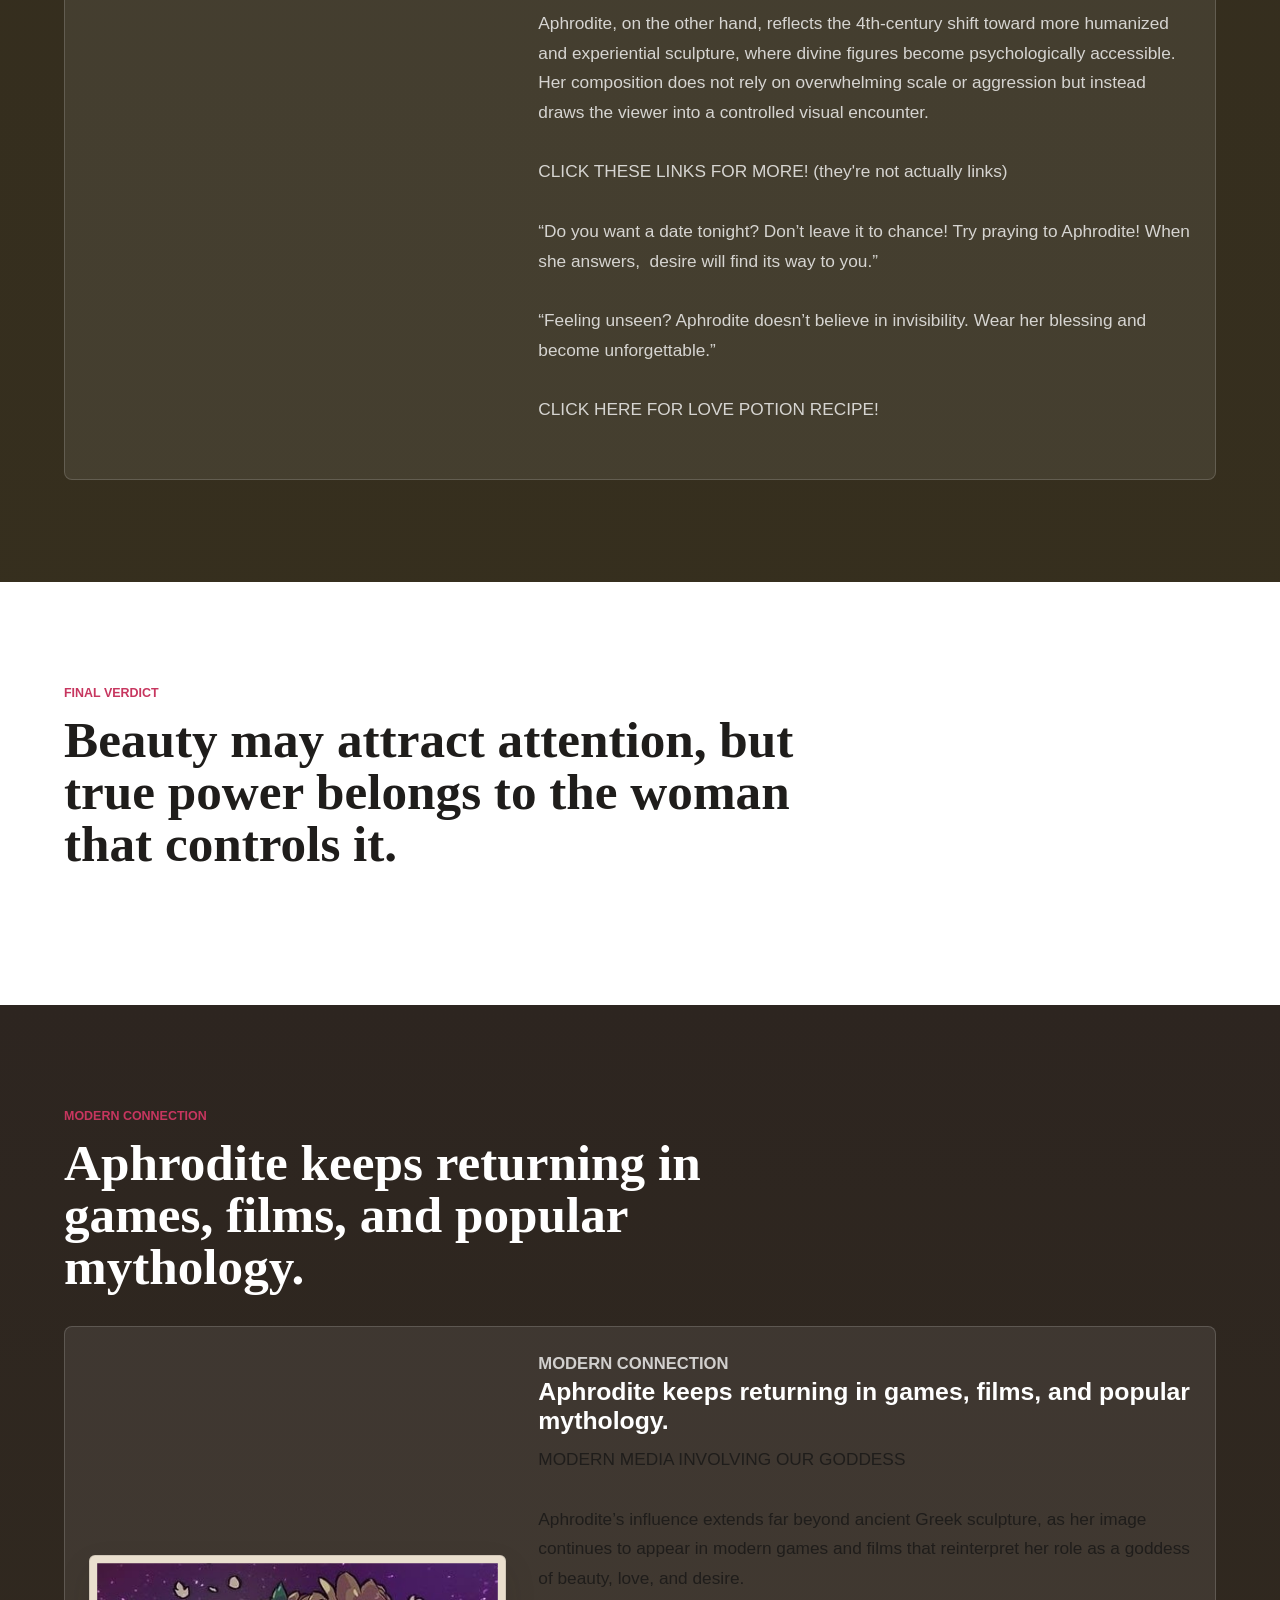
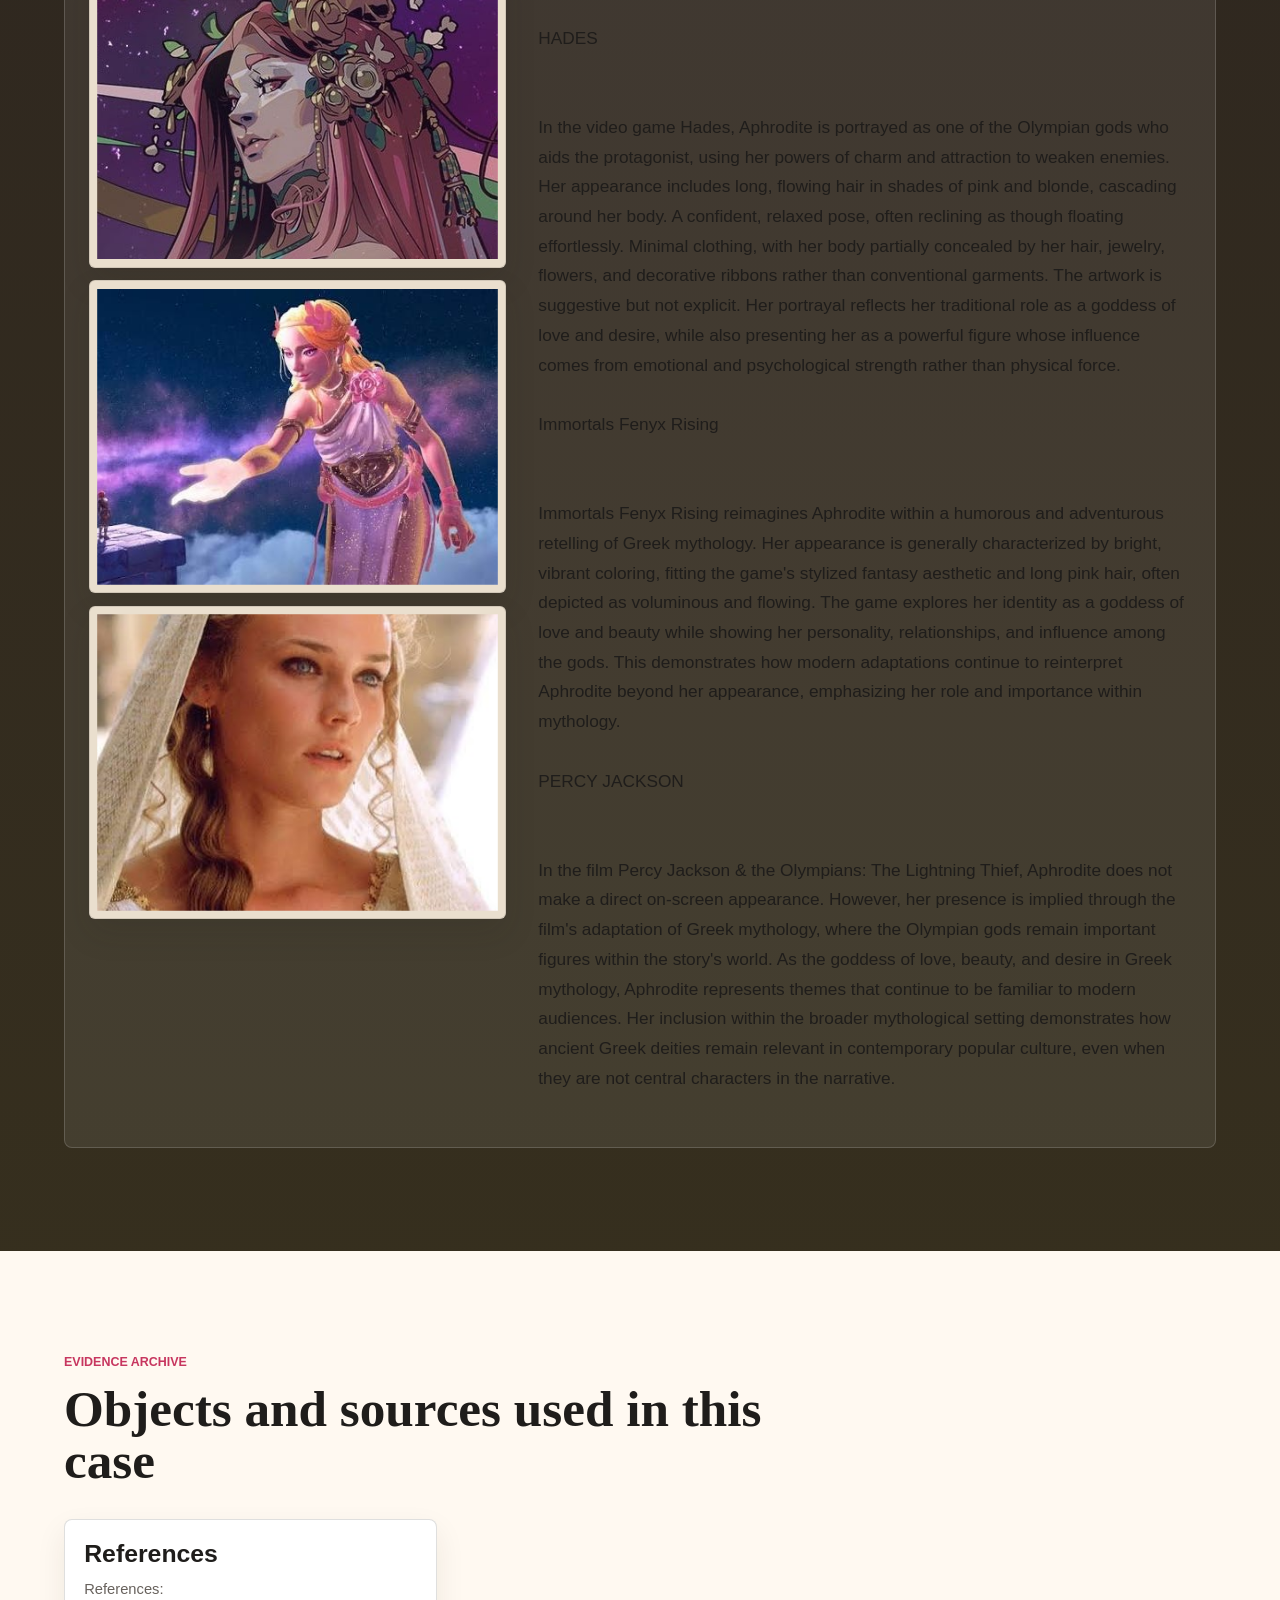
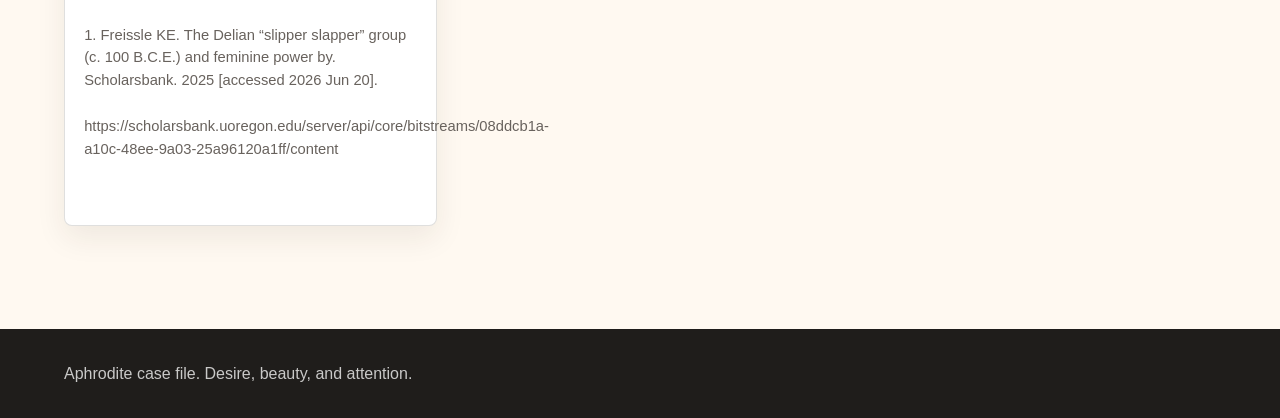
==== commit bee13d7b: "Complete six client page structure" ====
--- a/aphrodite.html
+++ b/aphrodite.html
@@ -16,7 +16,7 @@
       <a href="index.html">Home</a>
       <a href="#brief">Brief</a>
       <a href="#exhibits">Exhibits</a>
-      <a href="#verdict">Verdict</a>
+      <a href="#modern">Modern</a>
       <a href="#receipts">Receipts</a>
     </nav>
   </header>
@@ -29,55 +29,26 @@
         <p>Do you want love? Do you wish to be desired?</p>
         <div class="hero-actions">
           <a class="button primary" href="#exhibits">Open the Evidence</a>
-          <a class="button ghost" href="#verdict">Read the Verdict</a>
+          <a class="button ghost" href="#modern">Modern Connection</a>
         </div>
       </div>
     </section>
 
     <section id="brief" class="band about-grid" aria-labelledby="brief-title">
-      <div>
-        <p class="section-label">Public position</p>
-        <h2 id="brief-title">Vote for Aphrodite now as a cure to your lack of love, desire, and beauty.</h2>
-      </div>
-      <div class="about-text">
-        <p>Aphrodite builds her case through beauty, desire, contrapposto, modesty, modern media, and comparison with gods who need weapons to prove their power.</p>
-      </div>
+      <div><p class="section-label">Public position</p><h2 id="brief-title">Vote for Aphrodite now as a cure to your lack of love, desire, and beauty.</h2></div>
+      <div class="about-text"><p>Aphrodite builds her case through beauty, desire, contrapposto, modesty, and comparison with gods who need weapons to prove their power.</p></div>
     </section>
 
     <section id="campaign" class="campaign" aria-labelledby="campaign-title">
-      <div class="section-heading">
-        <p class="section-label">Campaign pitch</p>
-        <h2 id="campaign-title">Aphrodite wins because attention is guaranteed.</h2>
-        <p>Her artworks show desire as a divine force: soft marble, controlled vulnerability, feminine authority, and the ability to command the viewer without violence.</p>
-      </div>
-
+      <div class="section-heading"><p class="section-label">Campaign pitch</p><h2 id="campaign-title">Aphrodite wins because attention is guaranteed.</h2><p>Her artworks show desire as a divine force: soft marble, controlled vulnerability, feminine authority, and the ability to command the viewer without violence.</p></div>
       <div class="campaign-stage">
-        <aside class="poster divine-poster" aria-label="Aphrodite campaign poster">
-          <img src="assets/gods/aphrodite/2.png" alt="">
-          <div class="poster-copy">
-            <span>Feeling unseen?</span>
-            <strong>Call Aphrodite</strong>
-            <small>Love, beauty, desire, and attention supplied on request.</small>
-          </div>
-        </aside>
-
-        <div class="promise-panel">
-          <article class="promise-copy">
-            <p class="section-label">Campaign claim</p>
-            <h3>Aphrodite wins because attention is guaranteed.</h3>
-            <p>Her artworks show desire as a divine force: soft marble, controlled vulnerability, feminine authority, and the ability to command the viewer without violence.</p>
-          </article>
-        </div>
+        <aside class="poster divine-poster" aria-label="Aphrodite campaign poster"><img src="assets/gods/aphrodite/2.png" alt=""><div class="poster-copy"><span>Feeling unseen?</span><strong>Call Aphrodite</strong><small>Love, beauty, desire, and attention supplied on request.</small></div></aside>
+        <div class="promise-panel"><article class="promise-copy"><p class="section-label">Campaign claim</p><h3>Aphrodite wins because attention is guaranteed.</h3><p>Her artworks show desire as a divine force: soft marble, controlled vulnerability, feminine authority, and the ability to command the viewer without violence.</p></article></div>
       </div>
     </section>
 
     <section id="exhibits" class="campaign-files" aria-labelledby="exhibits-title">
-      <div class="section-heading">
-        <p class="section-label">Evidence exhibits</p>
-        <h2 id="exhibits-title">Six proofs that desire still rules.</h2>
-        <p>Each exhibit keeps the original client text with the matching Aphrodite image, from Knidos to Slipper Slapper to modern media.</p>
-      </div>
-
+      <div class="section-heading"><p class="section-label">Evidence exhibits</p><h2 id="exhibits-title">Four proofs that desire still rules.</h2><p>Each exhibit keeps the original client text with the matching Aphrodite image. The modern media section appears independently at the end.</p></div>
       <div class="file-list">
         <article class="campaign-file exhibit-card provided-exhibit">
           <div class="file-content">
@@ -211,7 +182,17 @@
             </div>
           </div>
         </article>
-        <article class="campaign-file exhibit-card provided-exhibit">
+      </div>
+    </section>
+
+    <section id="verdict" class="band verdict-section" aria-labelledby="verdict-title">
+      <div class="section-heading"><p class="section-label">Final verdict</p><h2 id="verdict-title">Beauty may attract attention, but true power belongs to the woman that controls it.</h2></div>
+    </section>
+
+    <section id="modern" class="campaign-files modern-section" aria-labelledby="modern-title">
+      <div class="section-heading"><p class="section-label">Modern connection</p><h2 id="modern-title">Aphrodite keeps returning in games, films, and popular mythology.</h2></div>
+      <div class="file-list">
+        <article class="campaign-file exhibit-card modern-card">
           <div class="file-content">
             <div class="provided-images">
               <img src="assets/gods/aphrodite/12.jpg" alt="">
@@ -219,8 +200,8 @@
               <img src="assets/gods/aphrodite/14.jpg" alt="">
             </div>
             <div>
-              <p class="section-label">Exhibit 05</p>
-              <h3>Modern Media</h3>
+              <p class="section-label">Modern connection</p>
+              <h3>Aphrodite keeps returning in games, films, and popular mythology.</h3>
               <pre class="provided-copy">MODERN MEDIA INVOLVING OUR GODDESS
 
 Aphrodite’s influence extends far beyond ancient Greek sculpture, as her image continues to appear in modern games and films that reinterpret her role as a goddess of beauty, love, and desire. 
@@ -247,18 +228,8 @@
       </div>
     </section>
 
-    <section id="verdict" class="band verdict-section" aria-labelledby="verdict-title">
-      <div class="section-heading">
-        <p class="section-label">Final verdict</p>
-        <h2 id="verdict-title">Beauty may attract attention, but true power belongs to the woman that controls it.</h2>
-      </div>
-    </section>
-
     <section id="receipts" class="references" aria-labelledby="receipts-title">
-      <div class="section-heading">
-        <p class="section-label">Evidence archive</p>
-        <h2 id="receipts-title">Objects and sources used in this case</h2>
-      </div>
+      <div class="section-heading"><p class="section-label">Evidence archive</p><h2 id="receipts-title">Objects and sources used in this case</h2></div>
       <div class="reference-columns">
         <article>
           <h3>References</h3>
@@ -274,11 +245,7 @@
       </div>
     </section>
   </main>
-
-  <footer>
-    <p>Aphrodite case file. Desire, beauty, and attention.</p>
-  </footer>
-
+  <footer><p>Aphrodite case file. Desire, beauty, and attention.</p></footer>
   <script src="script.js"></script>
 </body>
 </html>
--- a/styles.css
+++ b/styles.css
@@ -272,6 +272,12 @@
   --god-bg: #fff0f5;
 }
 
+body[data-page="hera-poseidon"] {
+  --god-a: #4d2a70;
+  --god-b: #0f7b8f;
+  --god-bg: #f4f0f8;
+}
+
 .source-hero.apollo {
   background:
     linear-gradient(90deg, rgba(31, 29, 27, 0.88), rgba(31, 29, 27, 0.36)),
@@ -294,6 +300,12 @@
   background:
     linear-gradient(90deg, rgba(63, 17, 39, 0.9), rgba(63, 17, 39, 0.35)),
     url("assets/gods/aphrodite/2.png") center / cover;
+}
+
+.source-hero.hera-poseidon {
+  background:
+    linear-gradient(90deg, rgba(45, 28, 62, 0.92), rgba(12, 73, 91, 0.42)),
+    url("assets/gods/zeus/Artwork 1,Zeus of Artemision.png") center / cover;
 }
 
 .source-hero-inner {
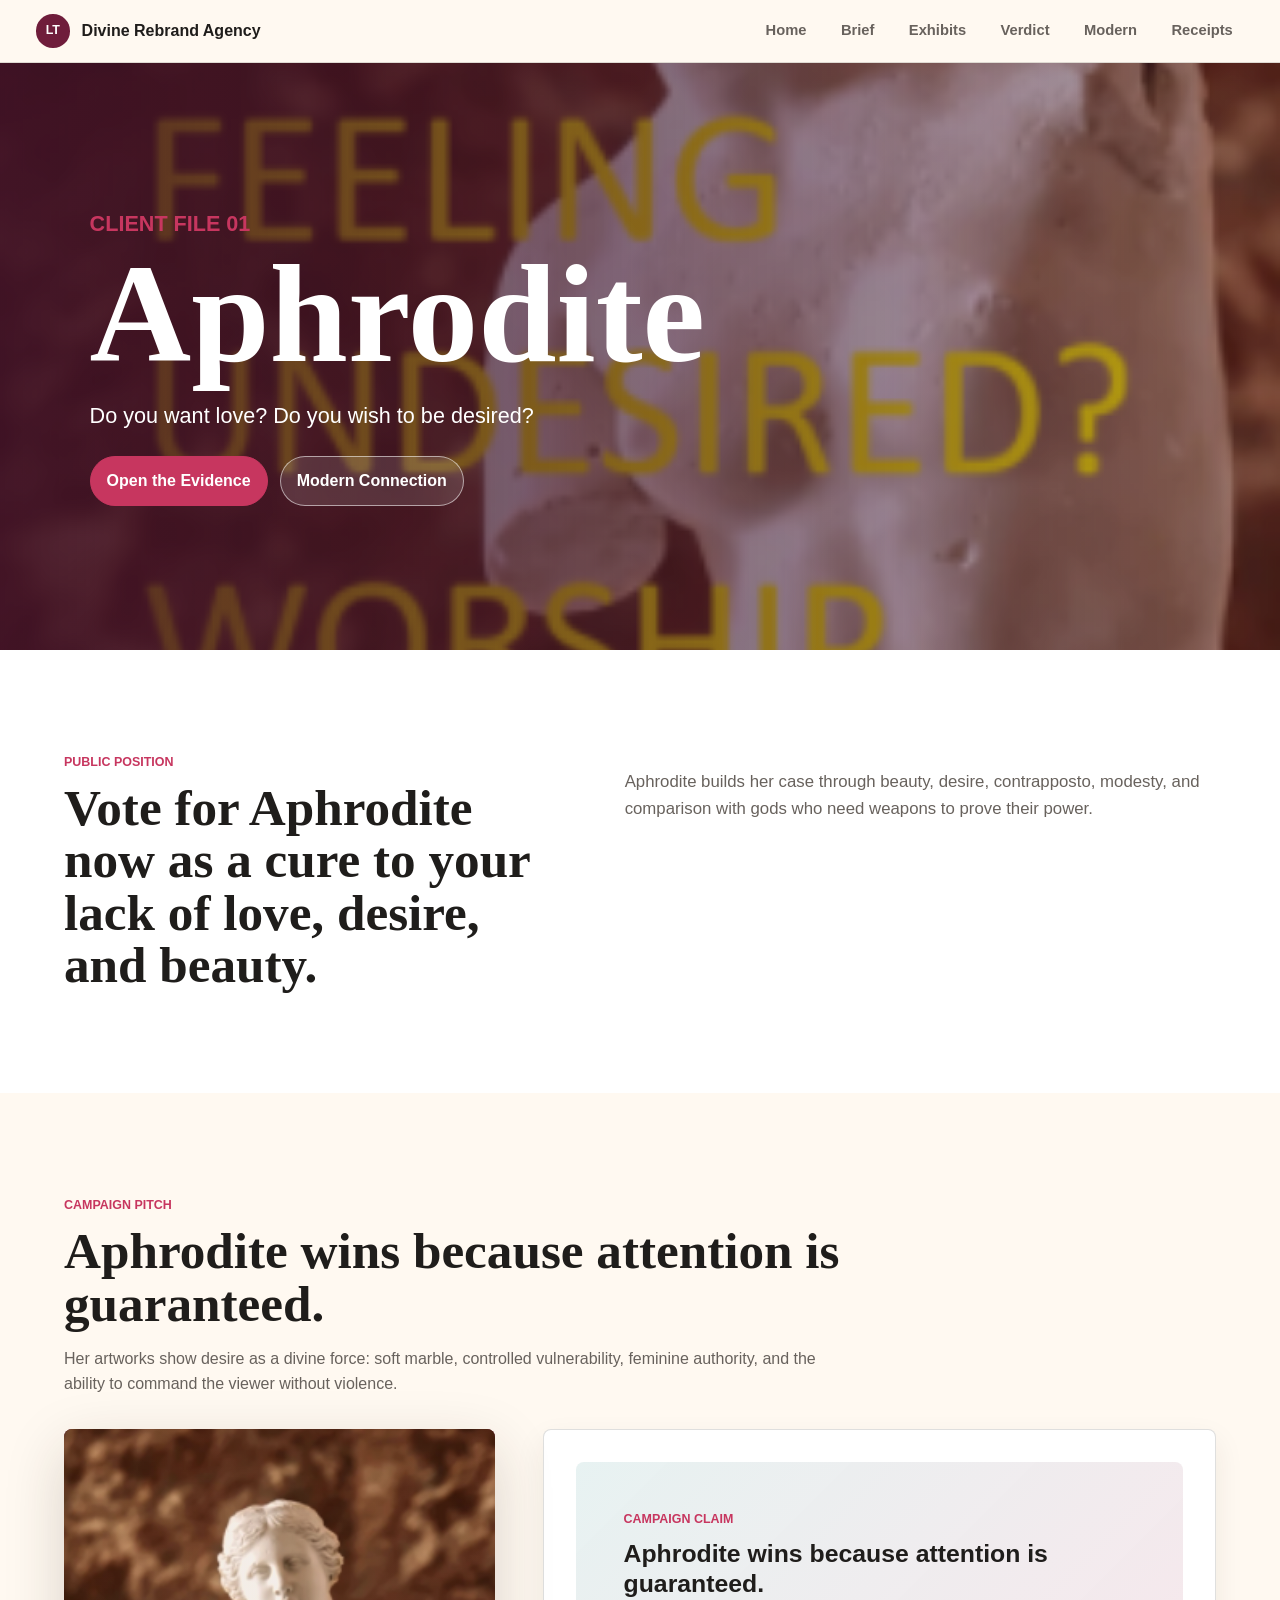
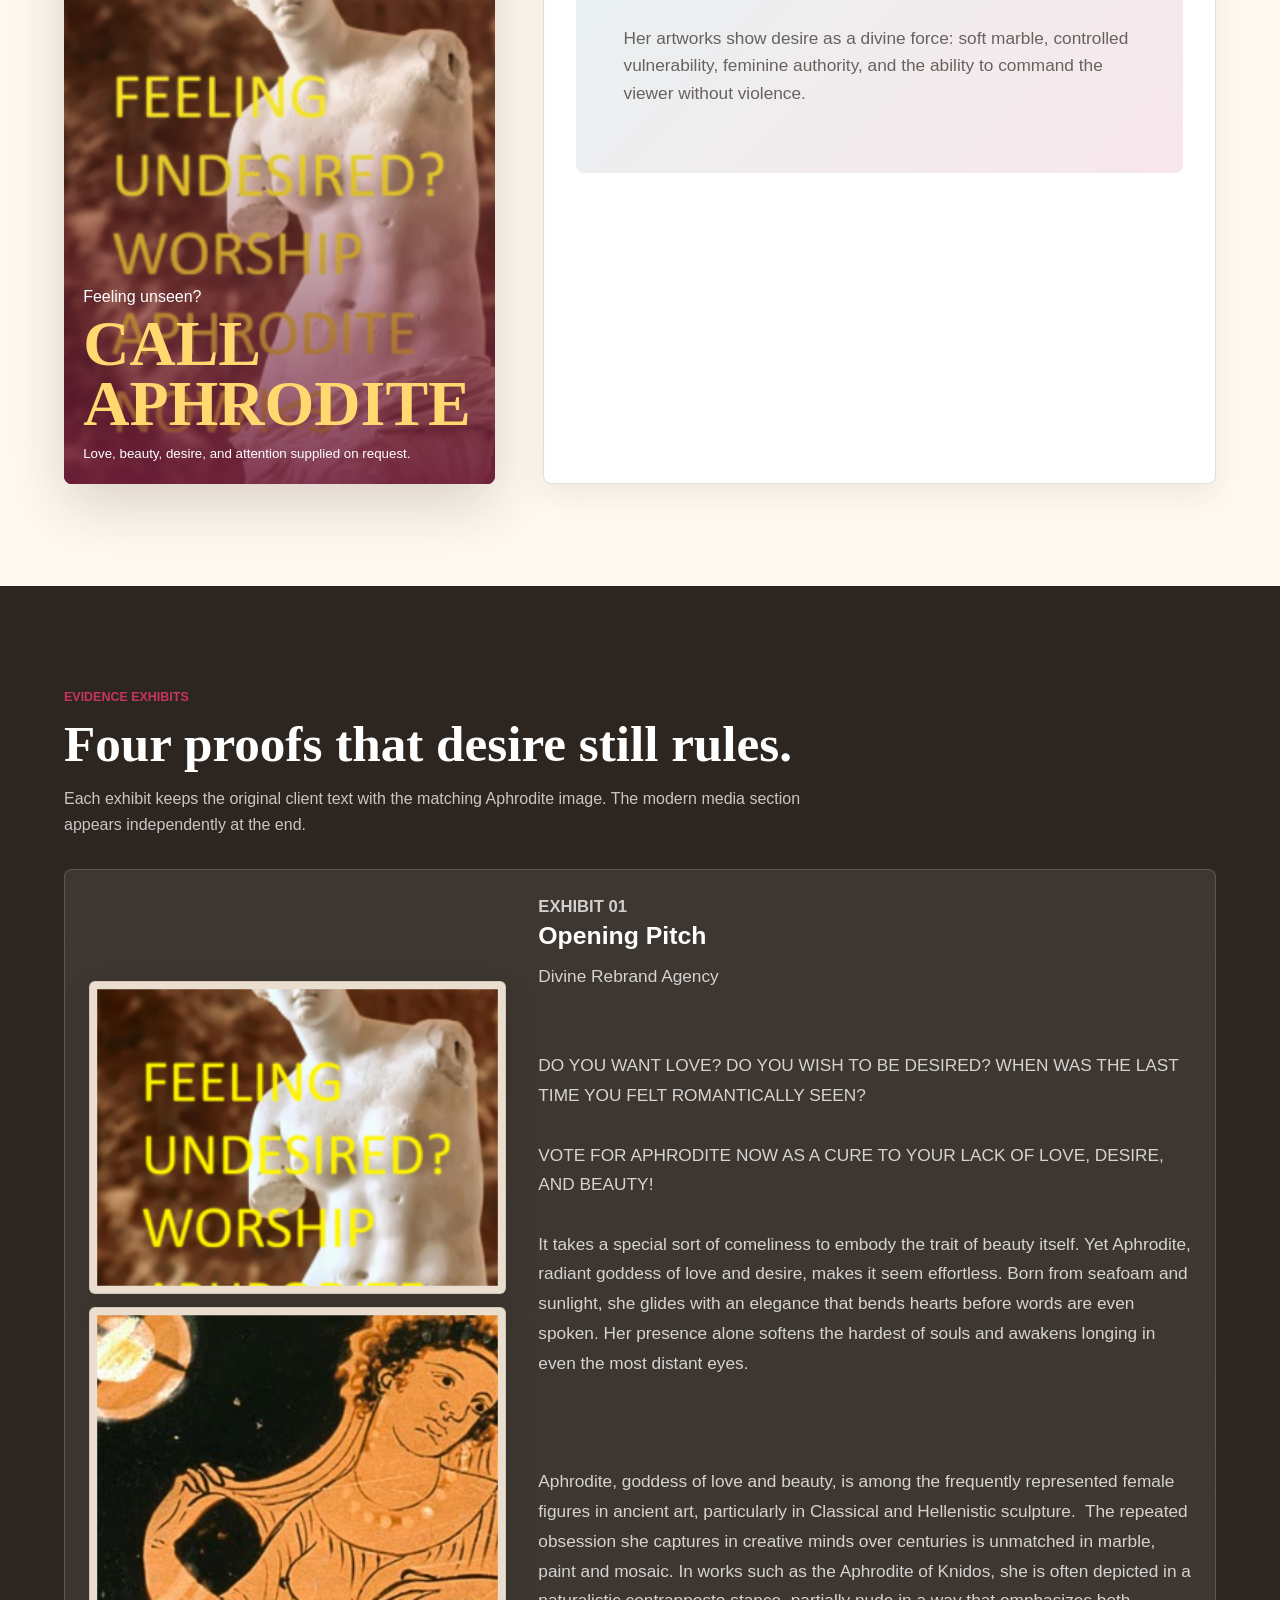
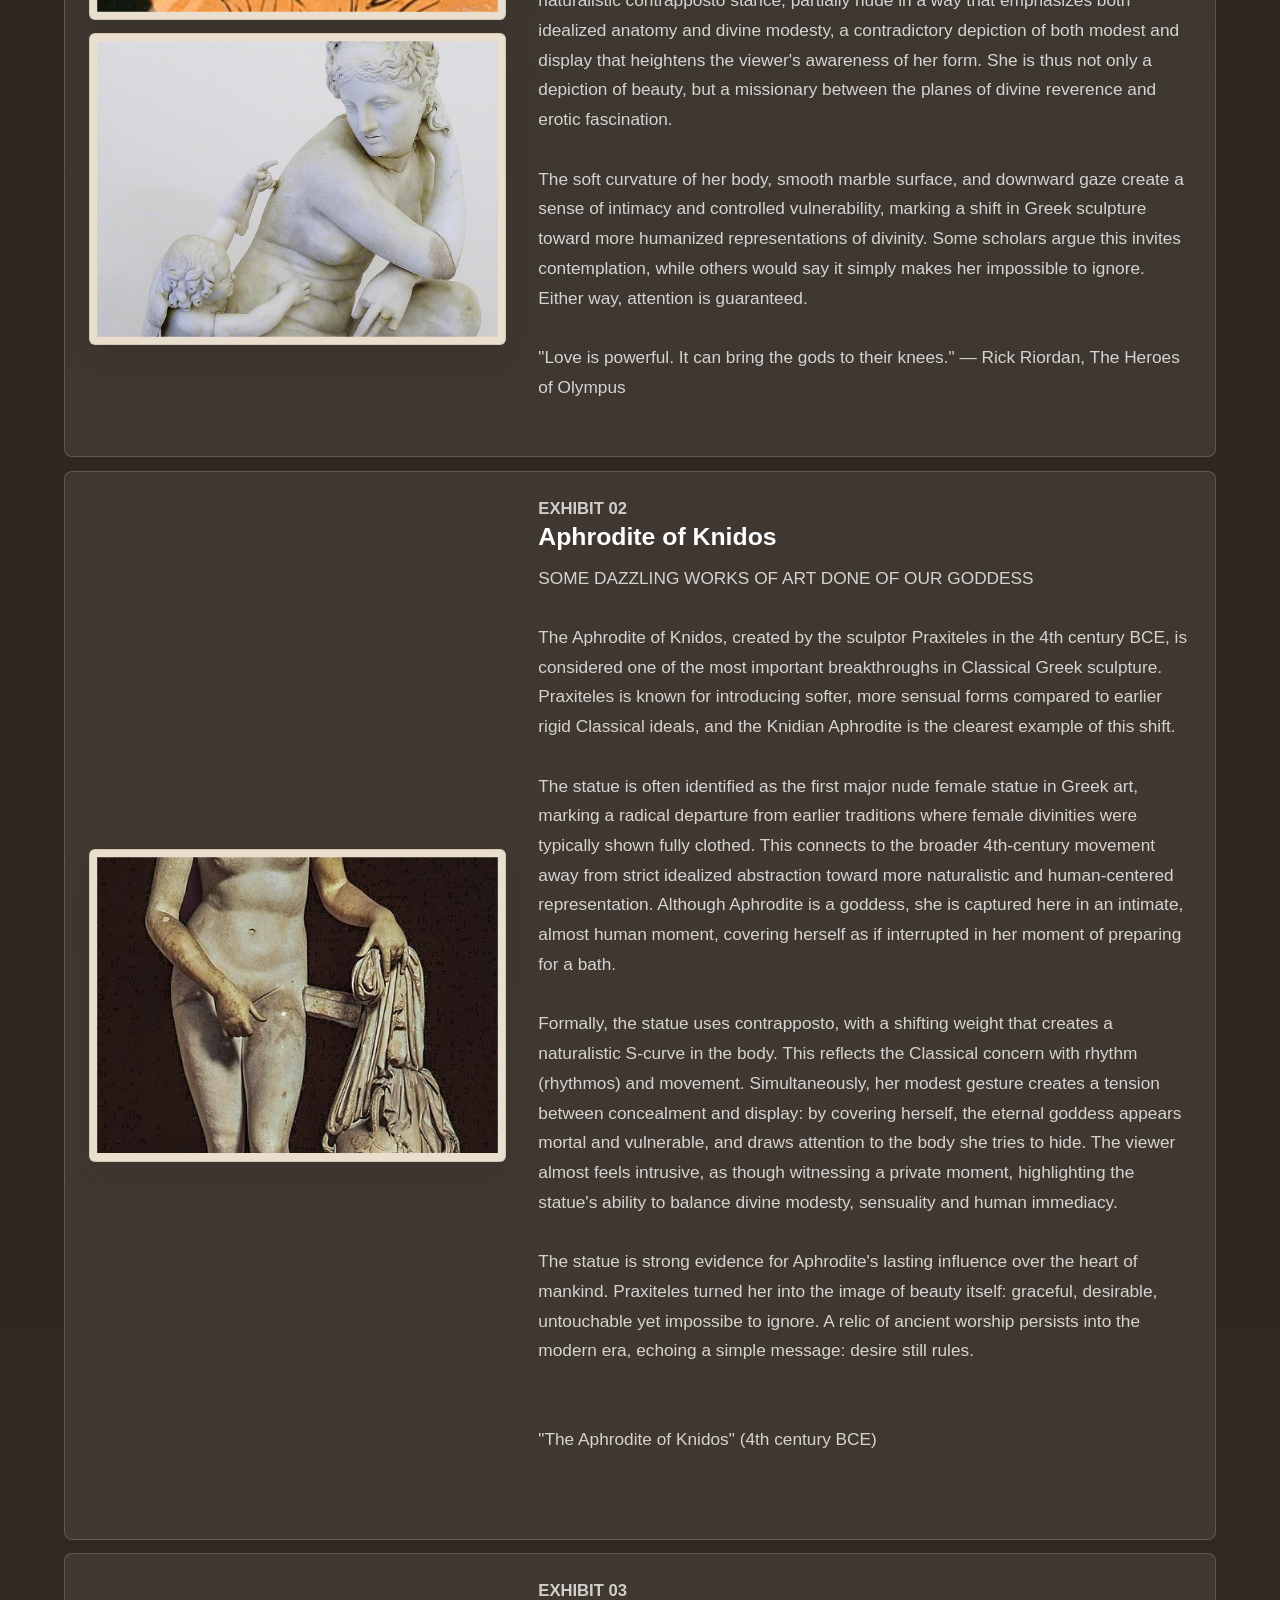
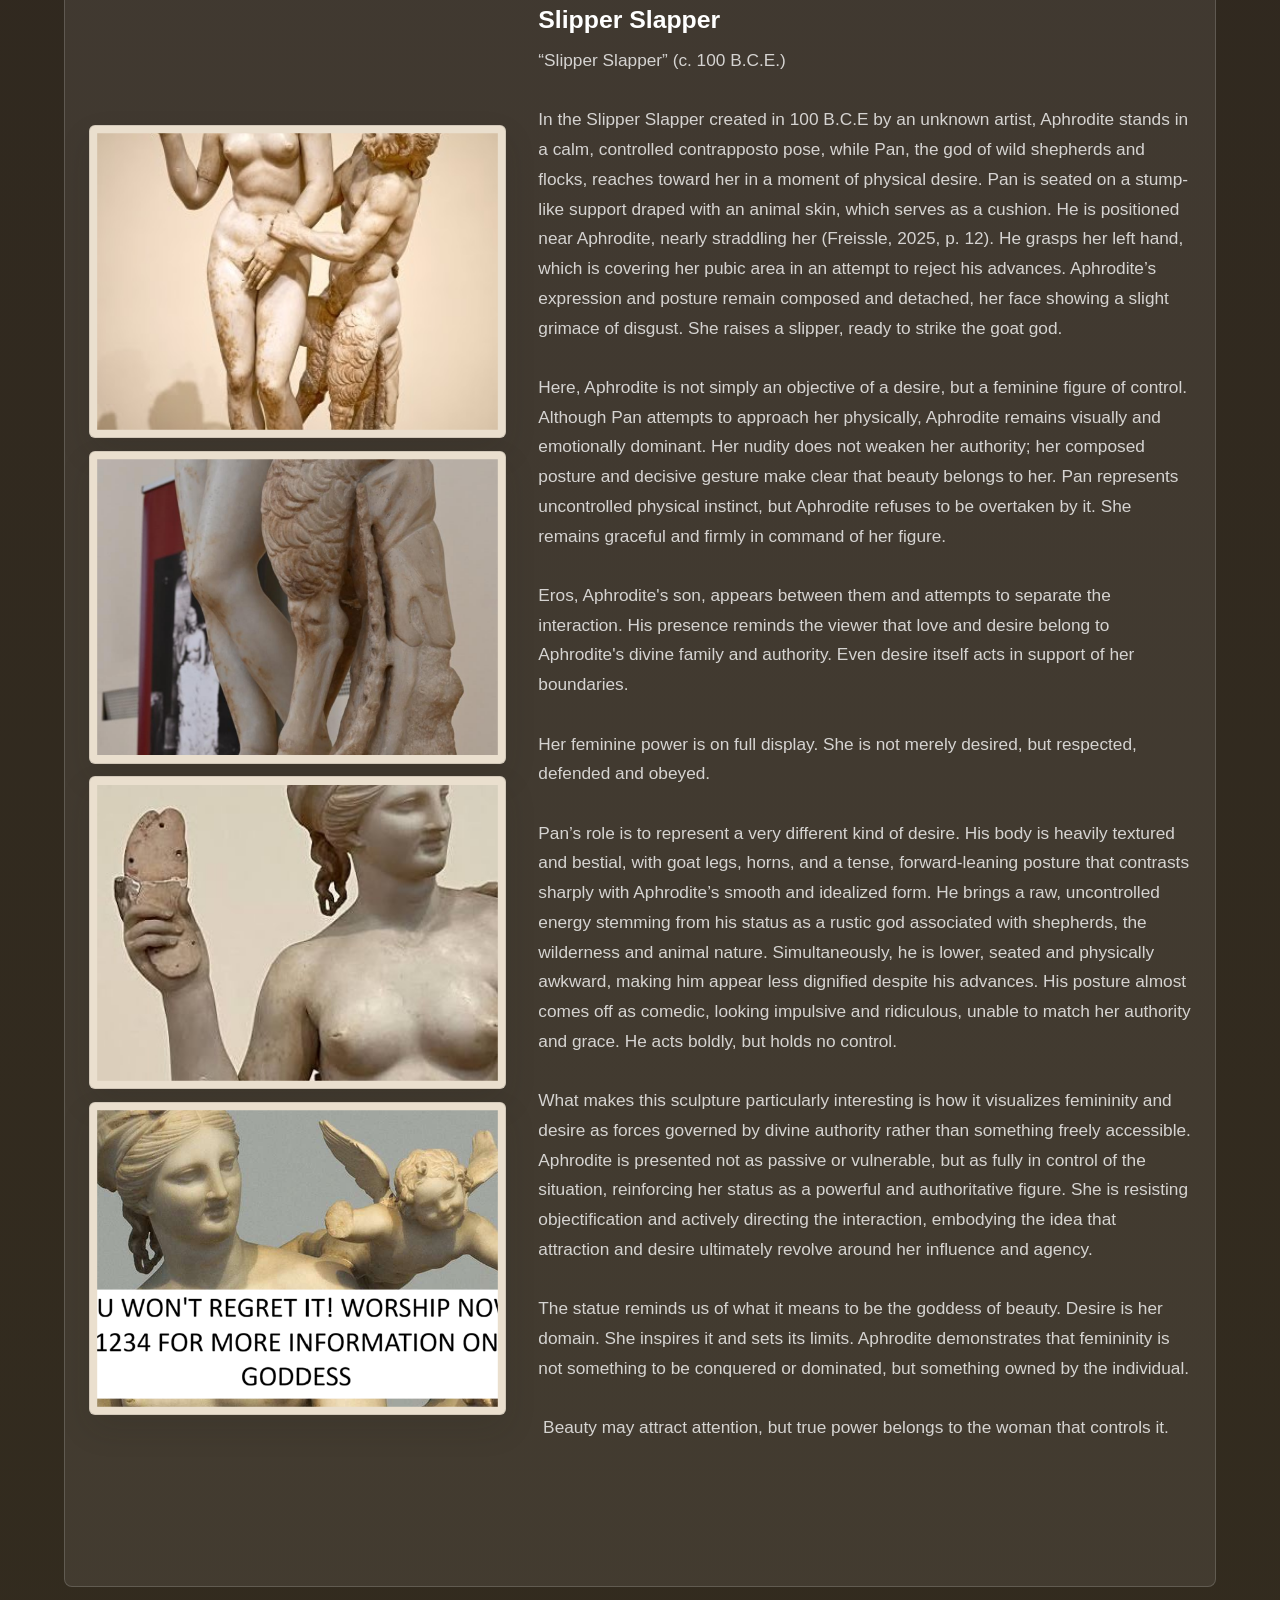
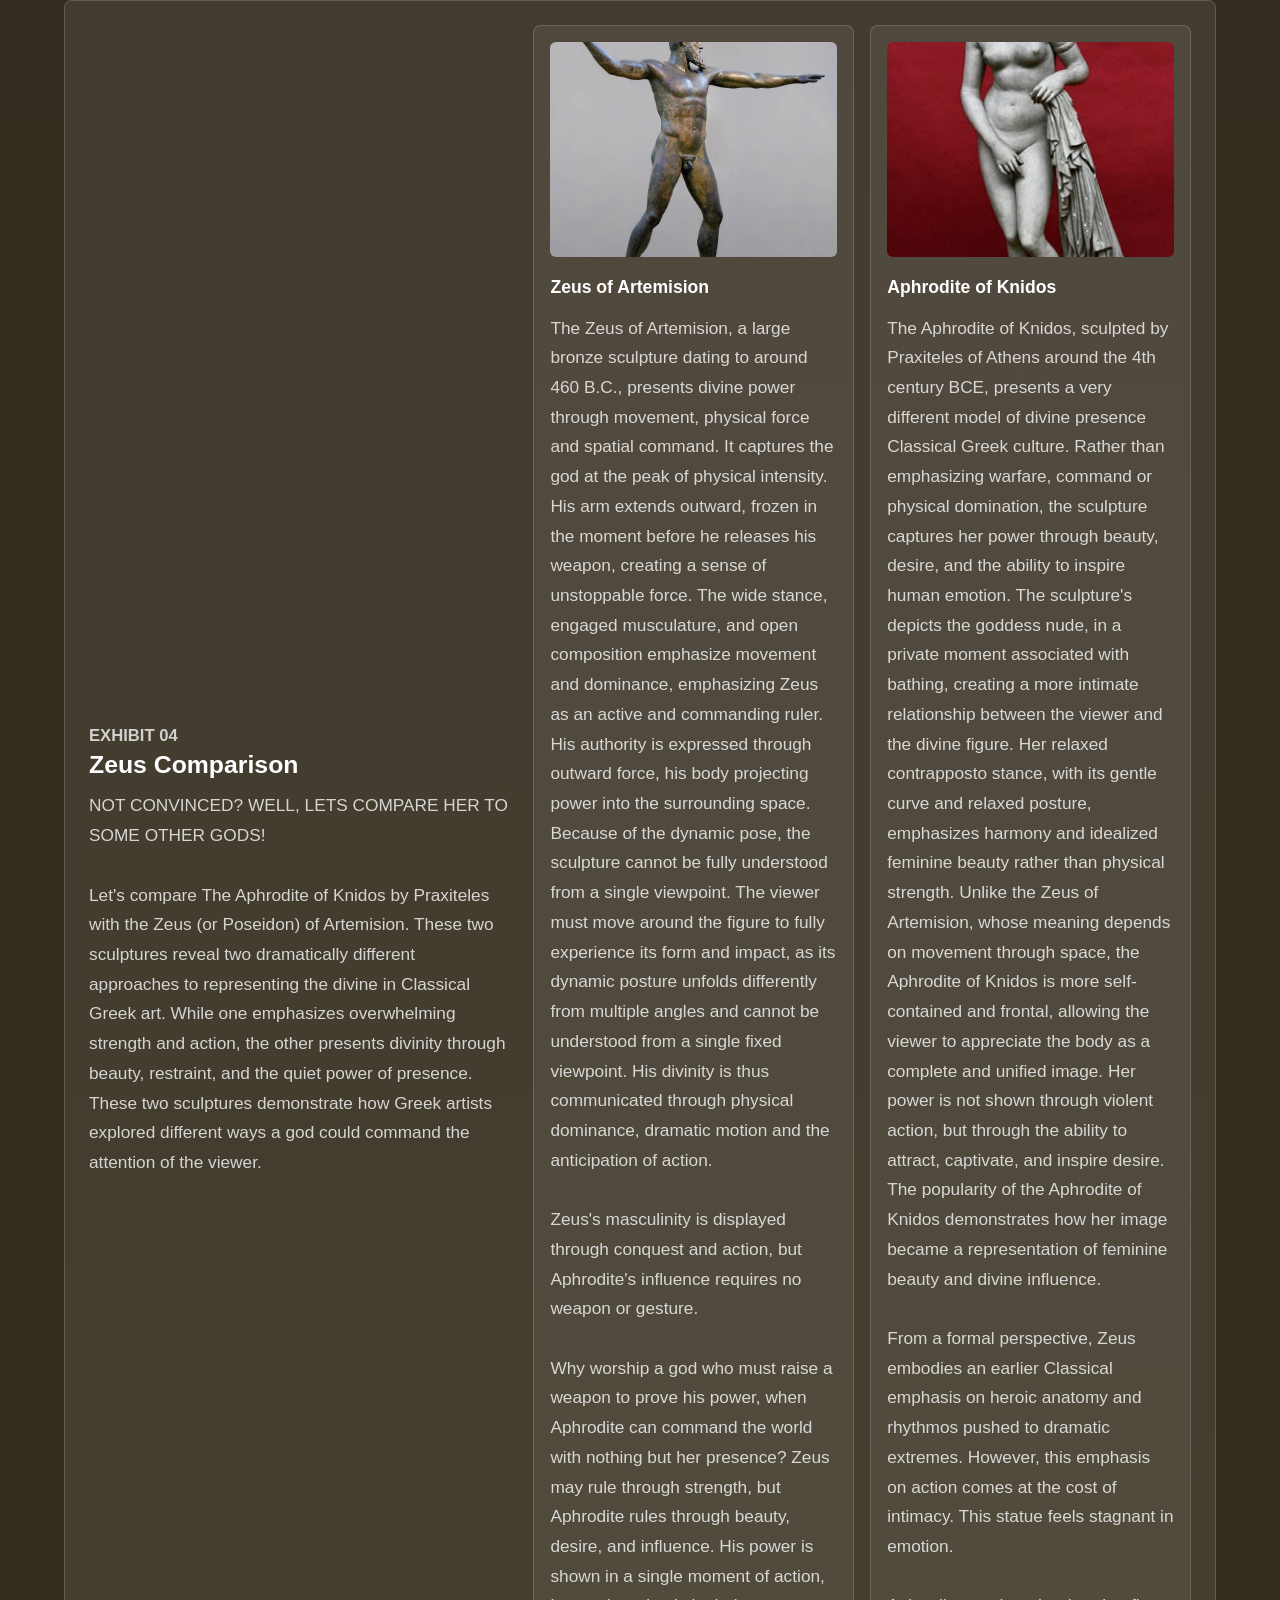
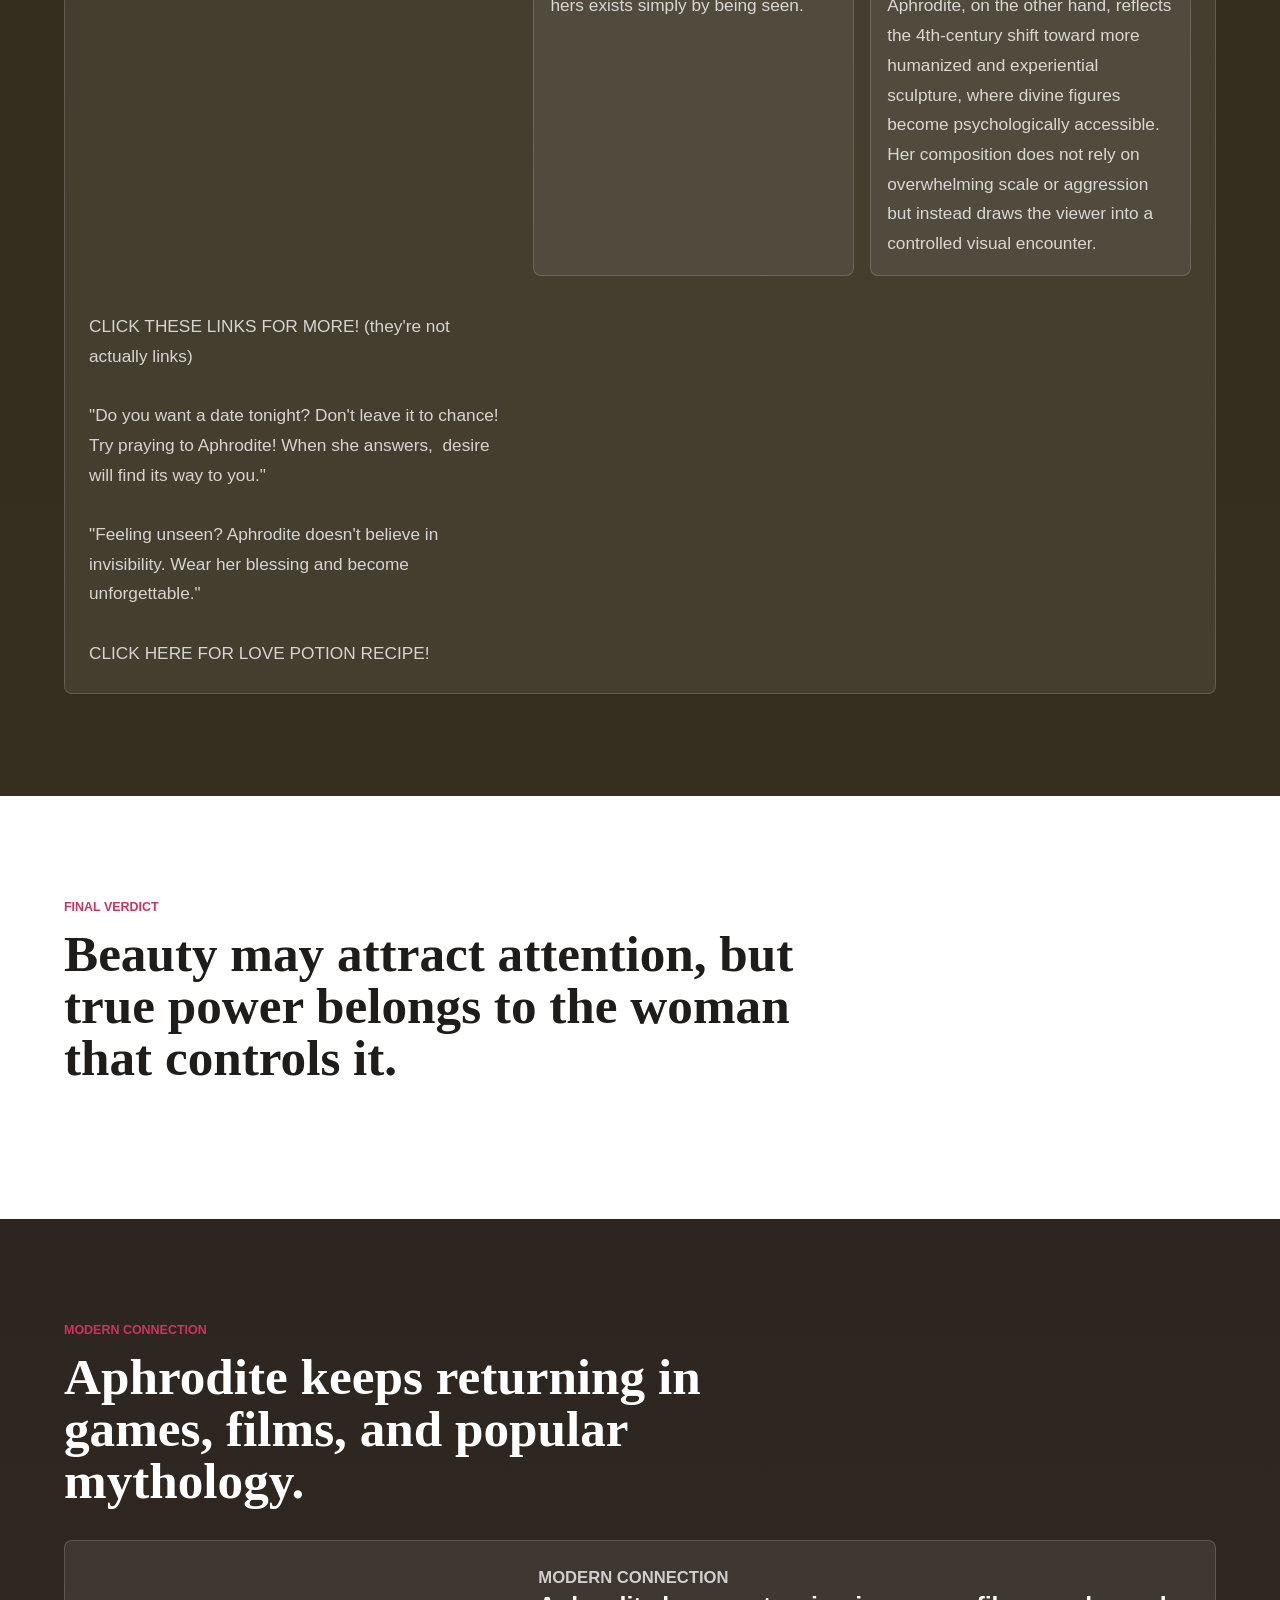
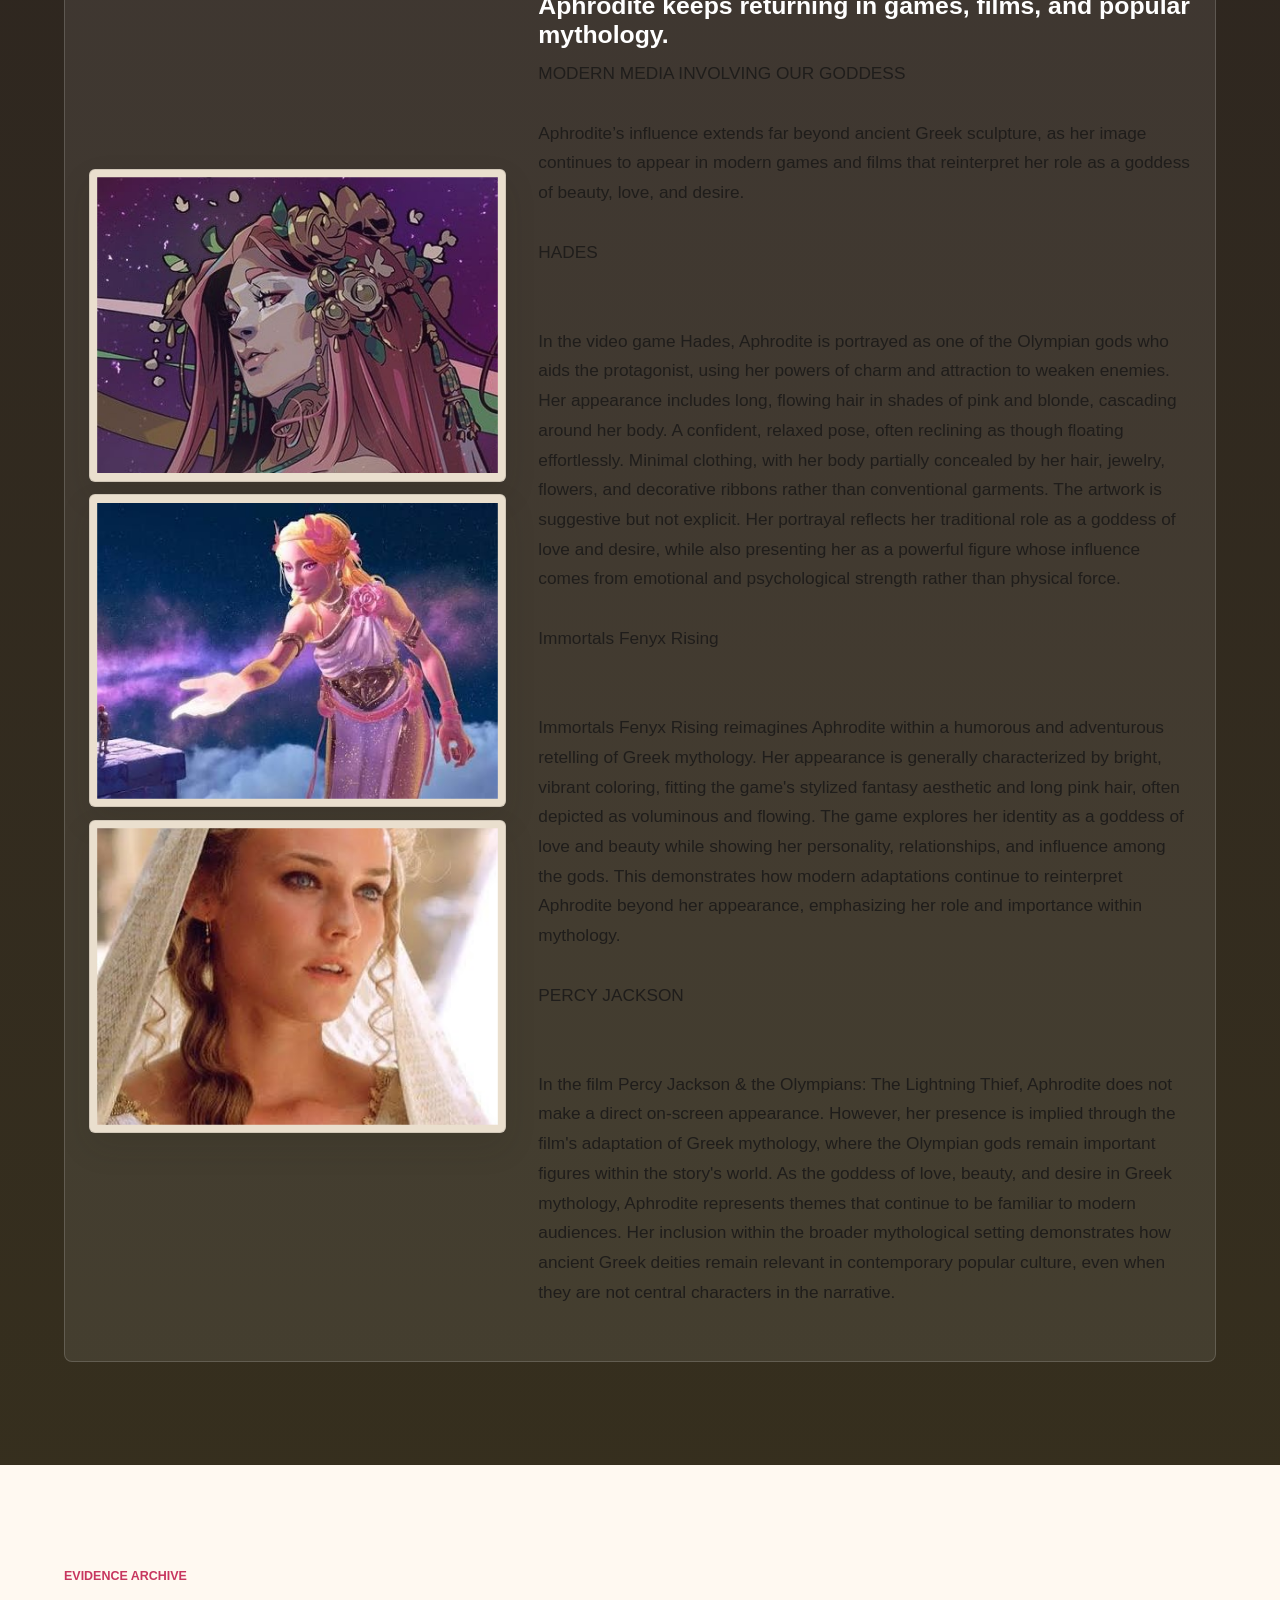
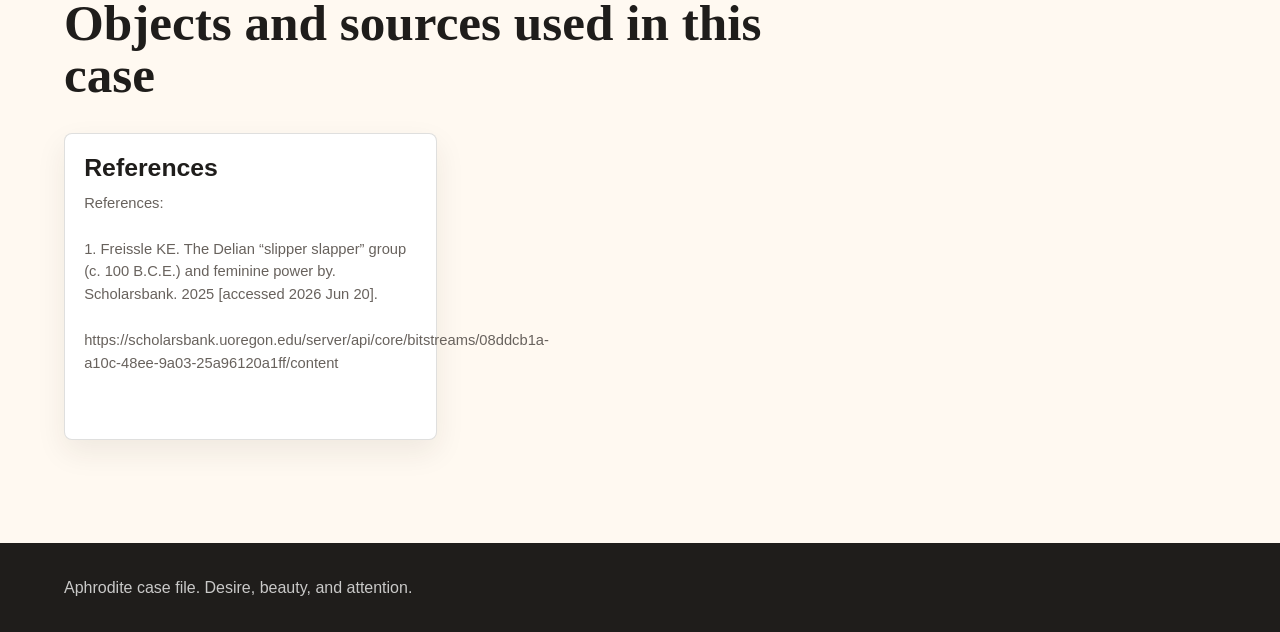
==== commit b14df508: "Add Poseidon client page" ====
--- a/aphrodite.html
+++ b/aphrodite.html
@@ -16,6 +16,7 @@
       <a href="index.html">Home</a>
       <a href="#brief">Brief</a>
       <a href="#exhibits">Exhibits</a>
+      <a href="#verdict">Verdict</a>
       <a href="#modern">Modern</a>
       <a href="#receipts">Receipts</a>
     </nav>
@@ -143,43 +144,49 @@
             </div>
           </div>
         </article>
-        <article class="campaign-file exhibit-card provided-exhibit">
-          <div class="file-content">
-            <div class="provided-images">
-              <img src="assets/gods/aphrodite/10.jpg" alt="">
-              <img src="assets/gods/aphrodite/11.jpg" alt="">
-            </div>
-            <div>
+        <article class="campaign-file exhibit-card provided-exhibit apollo-comparison">
+          <div class="file-content comparison-layout">
+            <div class="comparison-copy">
               <p class="section-label">Exhibit 04</p>
               <h3>Zeus Comparison</h3>
               <pre class="provided-copy">NOT CONVINCED? WELL, LETS COMPARE HER TO SOME OTHER GODS!
 
-Let&#x27;s compare The Aphrodite of Knidos by Praxiteles with the Zeus (or Poseidon) of Artemision. These two sculptures reveal two dramatically different approaches to representing the divine in Classical Greek art. While one emphasizes overwhelming strength and action, the other presents divinity through beauty, restraint, and the quiet power of presence. These two sculptures demonstrate how Greek artists explored different ways a god could command the attention of the viewer.
-
-The Zeus of Artemision, a large bronze sculpture dating to around 460 B.C., presents divine power through movement, physical force and spatial command. It captures the god at the peak of physical intensity. His arm extends outward, frozen in the moment before he releases his weapon, creating a sense of unstoppable force. The wide stance, engaged musculature, and open composition emphasize movement and dominance, emphasizing Zeus as an active and commanding ruler. His authority is expressed through outward force, his body projecting power into the surrounding space. Because of the dynamic pose, the sculpture cannot be fully understood from a single viewpoint. The viewer must move around the figure to fully experience its form and impact, as its dynamic posture unfolds differently from multiple angles and cannot be understood from a single fixed viewpoint. His divinity is thus communicated through physical dominance, dramatic motion and the anticipation of action.
-
-
-Zeus’s masculinity is displayed through conquest and action, but Aphrodite’s influence requires no weapon or gesture. 
-
-Why worship a god who must raise a weapon to prove his power, when Aphrodite can command the world with nothing but her presence? Zeus may rule through strength, but Aphrodite rules through beauty, desire, and influence. His power is shown in a single moment of action, hers exists simply by being seen.
-
-
-The Aphrodite of Knidos, sculpted by Praxiteles of Athens around the 4th century BCE, presents a very different model of divine presence Classical Greek culture. Rather than emphasizing warfare, command or physical domination, the sculpture captures her power through beauty, desire, and the ability to inspire human emotion. The sculpture’s depicts the goddess nude, in a private moment associated with bathing, creating a more intimate relationship between the viewer and the divine figure. Her relaxed contrapposto stance, with its gentle curve and relaxed posture, emphasizes harmony and idealized feminine beauty rather than physical strength. Unlike the Zeus of Artemision, whose meaning depends on movement through space, the Aphrodite of Knidos is more self-contained and frontal, allowing the viewer to appreciate the body as a complete and unified image. Her power is not shown through violent action, but through the ability to attract, captivate, and inspire desire. The popularity of the Aphrodite of Knidos demonstrates how her image became a representation of feminine beauty and divine influence.
+Let's compare The Aphrodite of Knidos by Praxiteles with the Zeus (or Poseidon) of Artemision. These two sculptures reveal two dramatically different approaches to representing the divine in Classical Greek art. While one emphasizes overwhelming strength and action, the other presents divinity through beauty, restraint, and the quiet power of presence. These two sculptures demonstrate how Greek artists explored different ways a god could command the attention of the viewer.</pre>
+            </div>
+
+            <div class="comparison-duo">
+              <article class="comparison-card">
+                <img src="assets/gods/aphrodite/10.jpg" alt="Zeus of Artemision">
+                <div>
+                  <h4>Zeus of Artemision</h4>
+                  <pre class="provided-copy">The Zeus of Artemision, a large bronze sculpture dating to around 460 B.C., presents divine power through movement, physical force and spatial command. It captures the god at the peak of physical intensity. His arm extends outward, frozen in the moment before he releases his weapon, creating a sense of unstoppable force. The wide stance, engaged musculature, and open composition emphasize movement and dominance, emphasizing Zeus as an active and commanding ruler. His authority is expressed through outward force, his body projecting power into the surrounding space. Because of the dynamic pose, the sculpture cannot be fully understood from a single viewpoint. The viewer must move around the figure to fully experience its form and impact, as its dynamic posture unfolds differently from multiple angles and cannot be understood from a single fixed viewpoint. His divinity is thus communicated through physical dominance, dramatic motion and the anticipation of action.
+
+Zeus's masculinity is displayed through conquest and action, but Aphrodite's influence requires no weapon or gesture. 
+
+Why worship a god who must raise a weapon to prove his power, when Aphrodite can command the world with nothing but her presence? Zeus may rule through strength, but Aphrodite rules through beauty, desire, and influence. His power is shown in a single moment of action, hers exists simply by being seen.</pre>
+                </div>
+              </article>
+
+              <article class="comparison-card">
+                <img src="assets/gods/aphrodite/11.jpg" alt="Aphrodite of Knidos">
+                <div>
+                  <h4>Aphrodite of Knidos</h4>
+                  <pre class="provided-copy">The Aphrodite of Knidos, sculpted by Praxiteles of Athens around the 4th century BCE, presents a very different model of divine presence Classical Greek culture. Rather than emphasizing warfare, command or physical domination, the sculpture captures her power through beauty, desire, and the ability to inspire human emotion. The sculpture's depicts the goddess nude, in a private moment associated with bathing, creating a more intimate relationship between the viewer and the divine figure. Her relaxed contrapposto stance, with its gentle curve and relaxed posture, emphasizes harmony and idealized feminine beauty rather than physical strength. Unlike the Zeus of Artemision, whose meaning depends on movement through space, the Aphrodite of Knidos is more self-contained and frontal, allowing the viewer to appreciate the body as a complete and unified image. Her power is not shown through violent action, but through the ability to attract, captivate, and inspire desire. The popularity of the Aphrodite of Knidos demonstrates how her image became a representation of feminine beauty and divine influence.
 
 From a formal perspective, Zeus embodies an earlier Classical emphasis on heroic anatomy and rhythmos pushed to dramatic extremes. However, this emphasis on action comes at the cost of intimacy. This statue feels stagnant in emotion.
 
-Aphrodite, on the other hand, reflects the 4th-century shift toward more humanized and experiential sculpture, where divine figures become psychologically accessible. Her composition does not rely on overwhelming scale or aggression but instead draws the viewer into a controlled visual encounter.
-
-CLICK THESE LINKS FOR MORE! (they&#x27;re not actually links)
-
-“Do you want a date tonight? Don’t leave it to chance! Try praying to Aphrodite! When she answers,  desire will find its way to you.”
-
-“Feeling unseen? Aphrodite doesn’t believe in invisibility. Wear her blessing and become unforgettable.”
-
-CLICK HERE FOR LOVE POTION RECIPE! 
-
-</pre>
-            </div>
+Aphrodite, on the other hand, reflects the 4th-century shift toward more humanized and experiential sculpture, where divine figures become psychologically accessible. Her composition does not rely on overwhelming scale or aggression but instead draws the viewer into a controlled visual encounter.</pre>
+                </div>
+              </article>
+            </div>
+
+            <pre class="provided-copy comparison-close">CLICK THESE LINKS FOR MORE! (they're not actually links)
+
+"Do you want a date tonight? Don't leave it to chance! Try praying to Aphrodite! When she answers,  desire will find its way to you."
+
+"Feeling unseen? Aphrodite doesn't believe in invisibility. Wear her blessing and become unforgettable."
+
+CLICK HERE FOR LOVE POTION RECIPE! </pre>
           </div>
         </article>
       </div>
--- a/styles.css
+++ b/styles.css
@@ -272,7 +272,7 @@
   --god-bg: #fff0f5;
 }
 
-body[data-page="hera-poseidon"] {
+body[data-page="poseidon"] {
   --god-a: #4d2a70;
   --god-b: #0f7b8f;
   --god-bg: #f4f0f8;
@@ -302,10 +302,10 @@
     url("assets/gods/aphrodite/2.png") center / cover;
 }
 
-.source-hero.hera-poseidon {
-  background:
-    linear-gradient(90deg, rgba(45, 28, 62, 0.92), rgba(12, 73, 91, 0.42)),
-    url("assets/gods/zeus/Artwork 1,Zeus of Artemision.png") center / cover;
+.source-hero.poseidon {
+  background:
+    linear-gradient(90deg, rgba(20, 41, 64, 0.92), rgba(12, 73, 91, 0.42)),
+    url("assets/gods/poseidon/lateran-poseidon.png") center 22% / cover;
 }
 
 .source-hero-inner {
@@ -428,6 +428,46 @@
   color: rgba(255, 255, 255, 0.78);
 }
 
+.apollo-comparison .comparison-layout {
+  display: grid;
+  gap: clamp(1rem, 3vw, 1.5rem);
+}
+
+.comparison-copy,
+.comparison-close {
+  max-width: 100%;
+}
+
+.comparison-duo {
+  display: grid;
+  grid-template-columns: repeat(2, minmax(0, 1fr));
+  gap: 1rem;
+}
+
+.comparison-card {
+  display: grid;
+  gap: 1rem;
+  align-content: start;
+  padding: clamp(0.85rem, 2vw, 1rem);
+  border: 1px solid rgba(255, 255, 255, 0.16);
+  border-radius: 8px;
+  background: rgba(255, 255, 255, 0.07);
+}
+
+.comparison-card img {
+  width: 100%;
+  aspect-ratio: 4 / 3;
+  object-fit: contain;
+  border-radius: 8px;
+  background: rgba(255, 249, 241, 0.92);
+}
+
+.comparison-card h4 {
+  margin: 0 0 0.35rem;
+  color: #fff;
+  font-size: 1.1rem;
+}
+
 .references .provided-copy {
   color: var(--muted);
   font-size: 0.92rem;
@@ -528,9 +568,9 @@
   --card-b: #8a7652;
 }
 
-.client-hera {
-  --card-a: #5b2a70;
-  --card-b: #b05f8f;
+.client-poseidon {
+  --card-a: #17445f;
+  --card-b: #1592a6;
 }
 
 .client-dionysus {
@@ -1020,6 +1060,7 @@
   .timeline-display,
   .duel,
   .file-content,
+  .comparison-duo,
   .provided-section,
   .provided-section.reverse,
   .interactive-links {
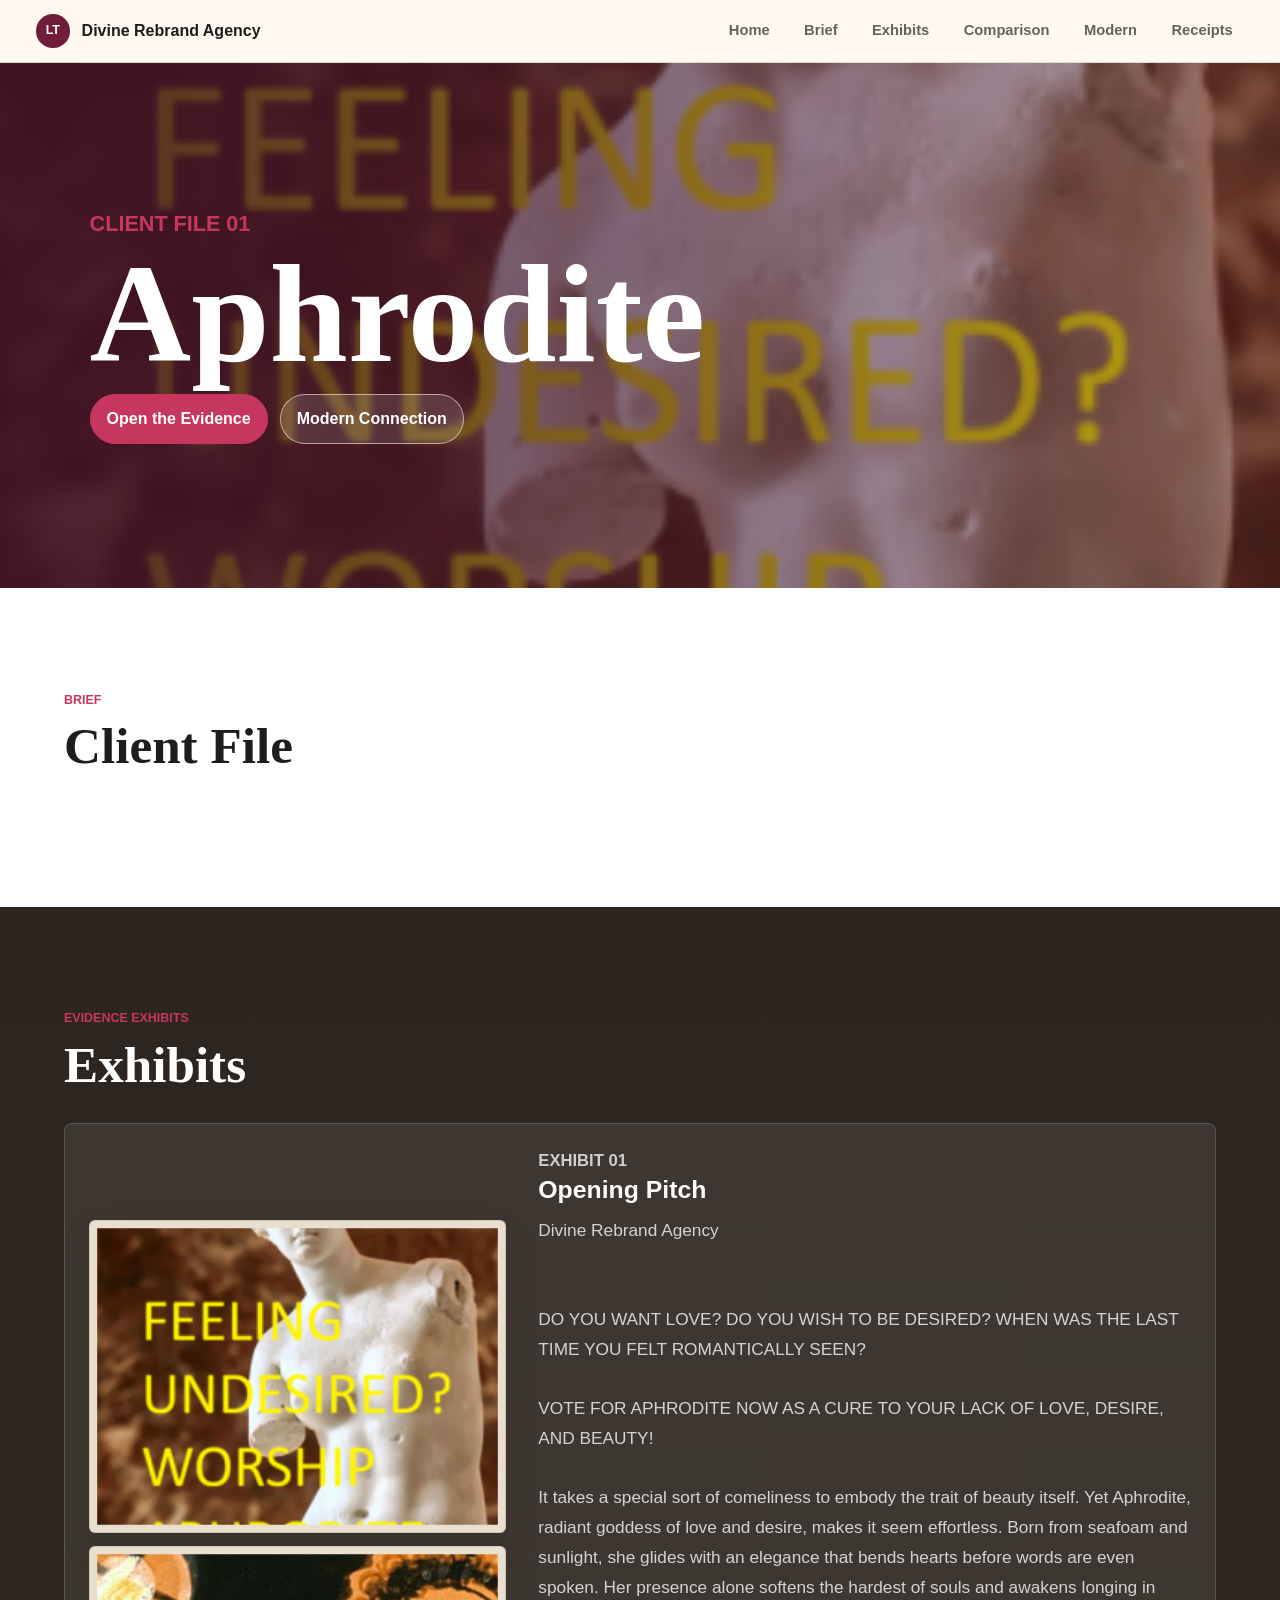
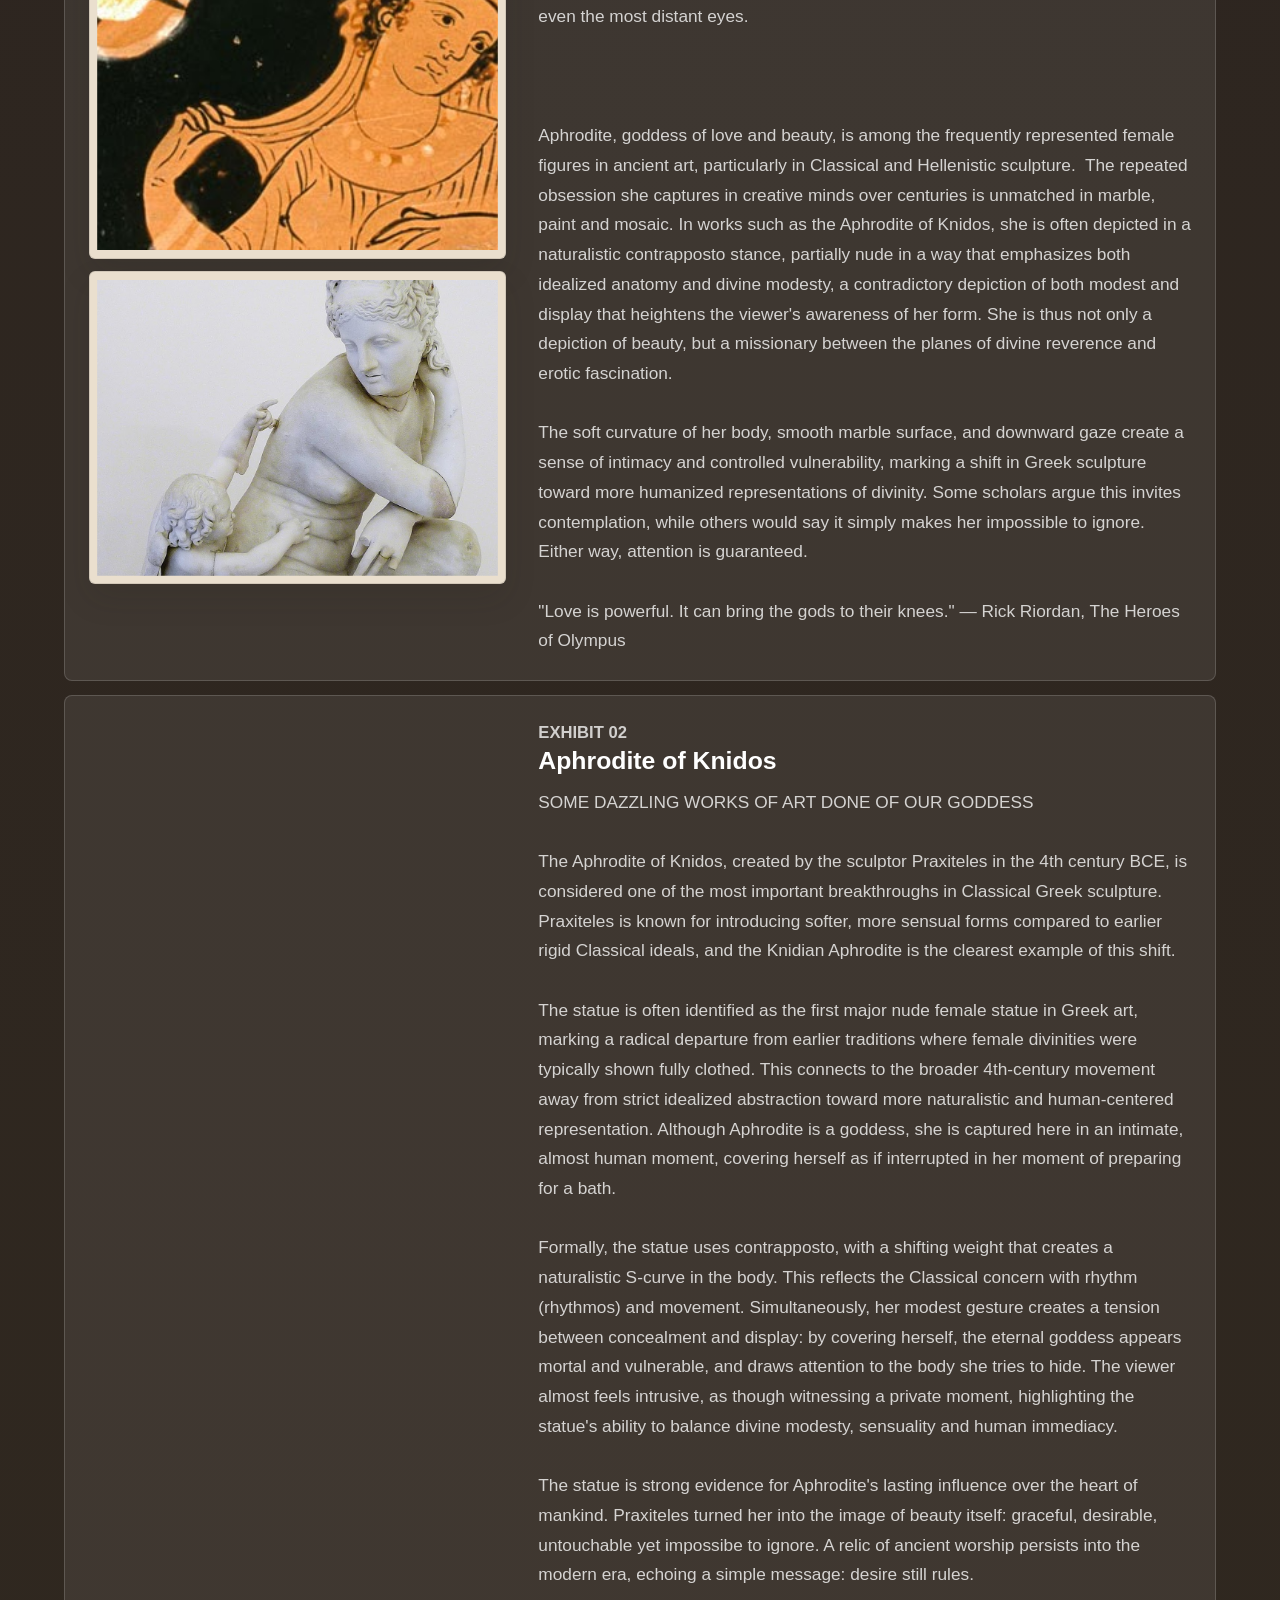
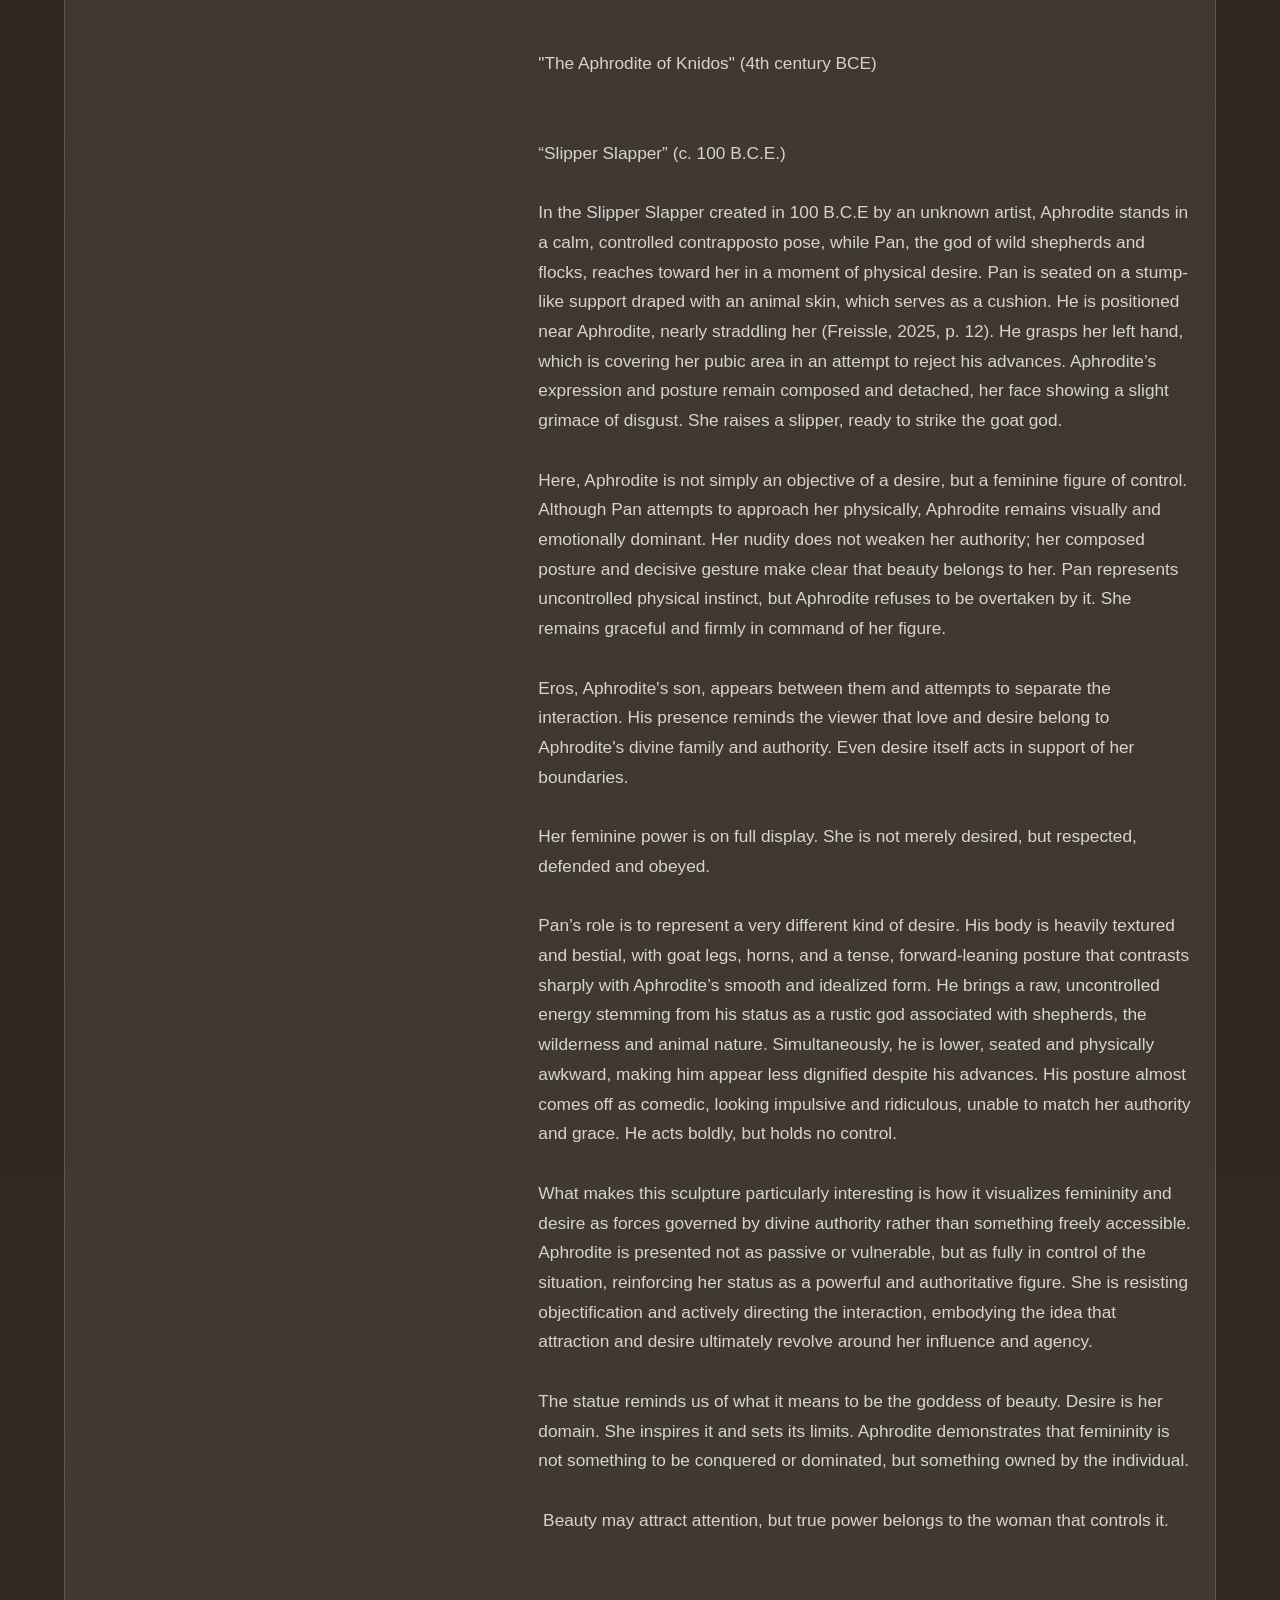
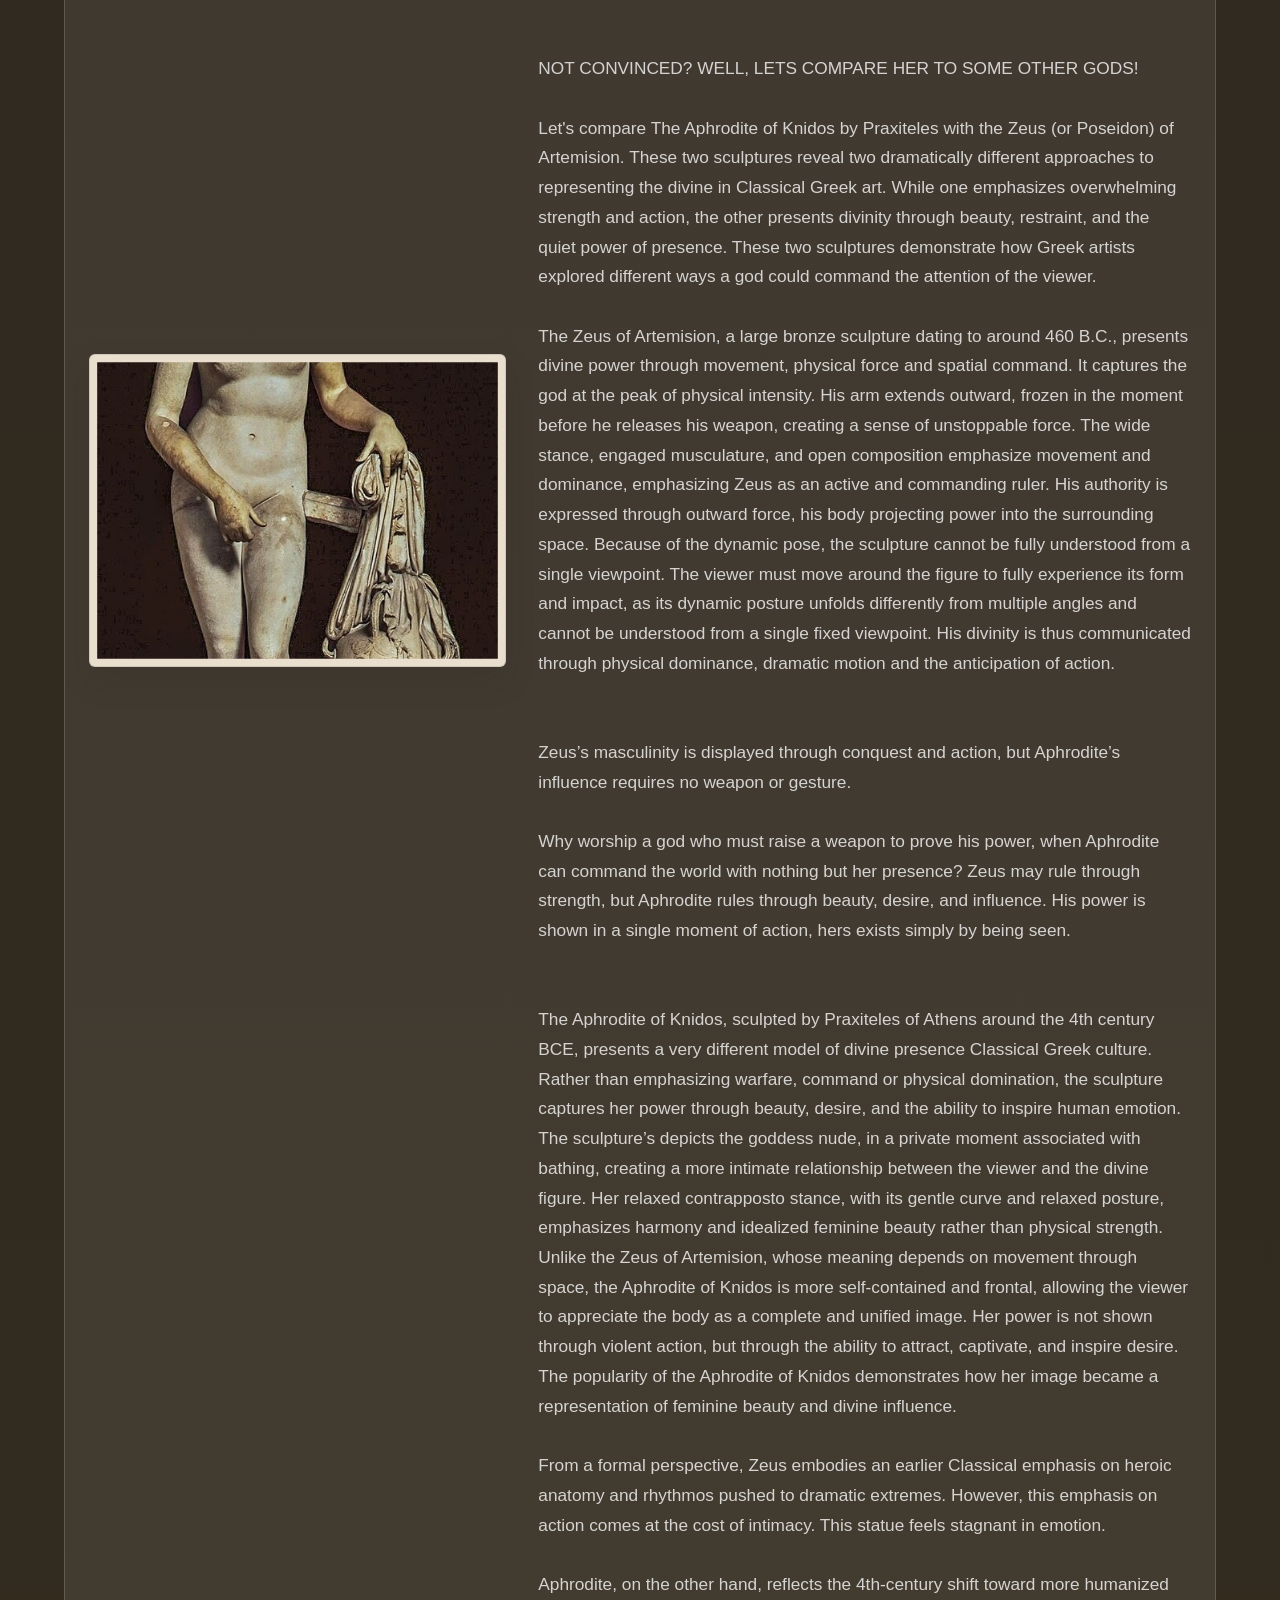
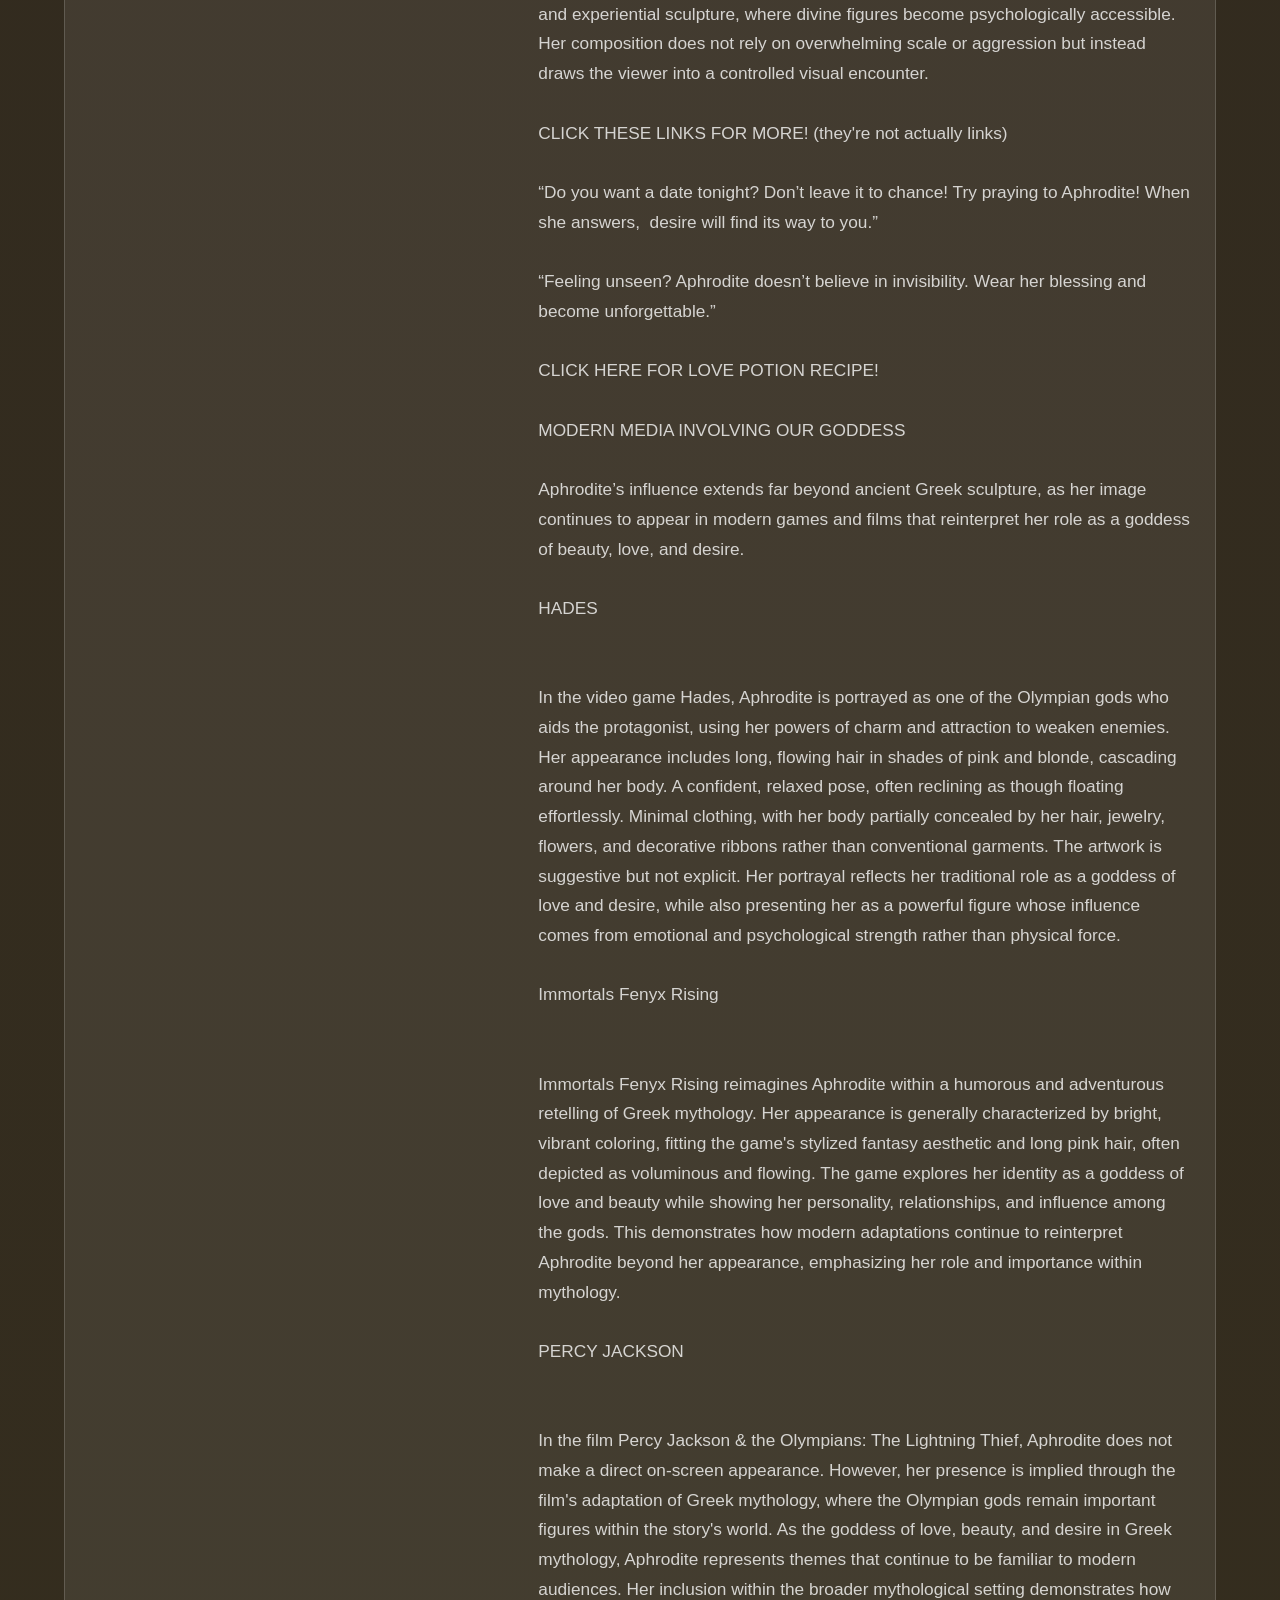
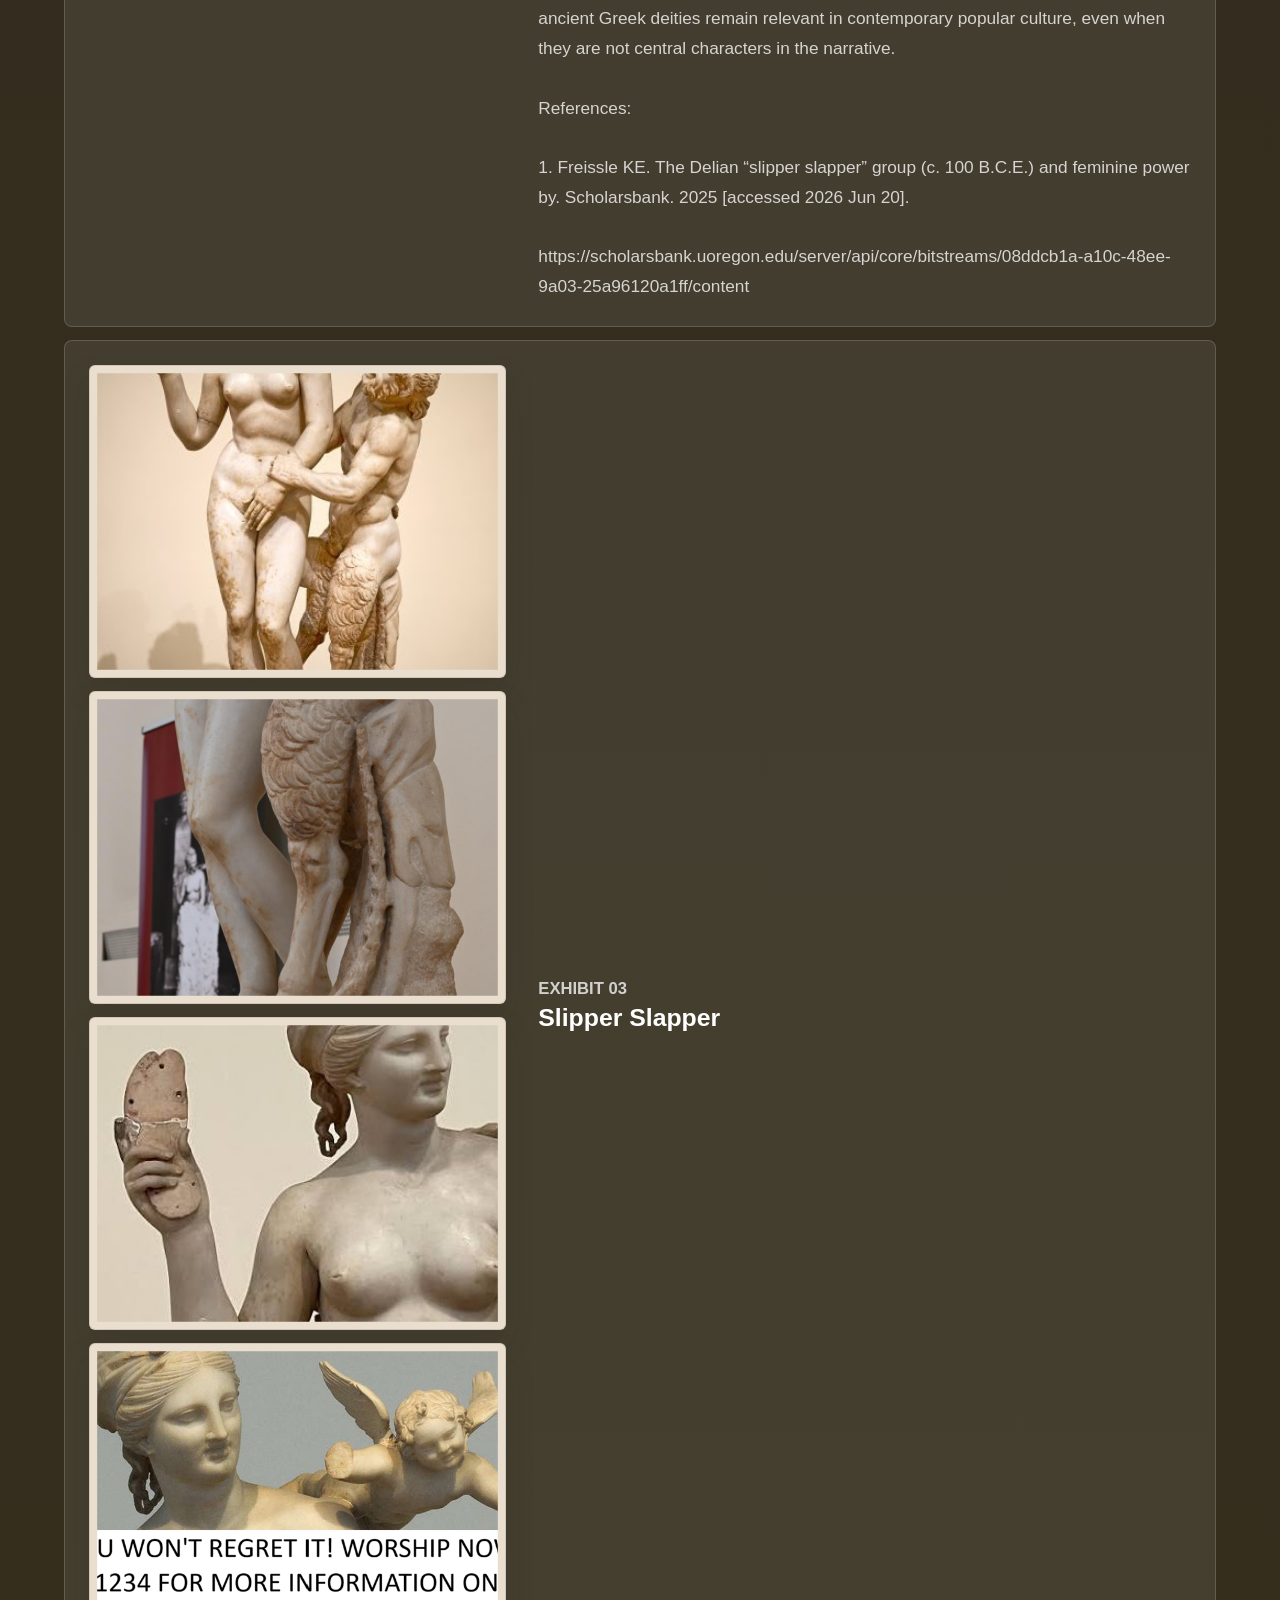
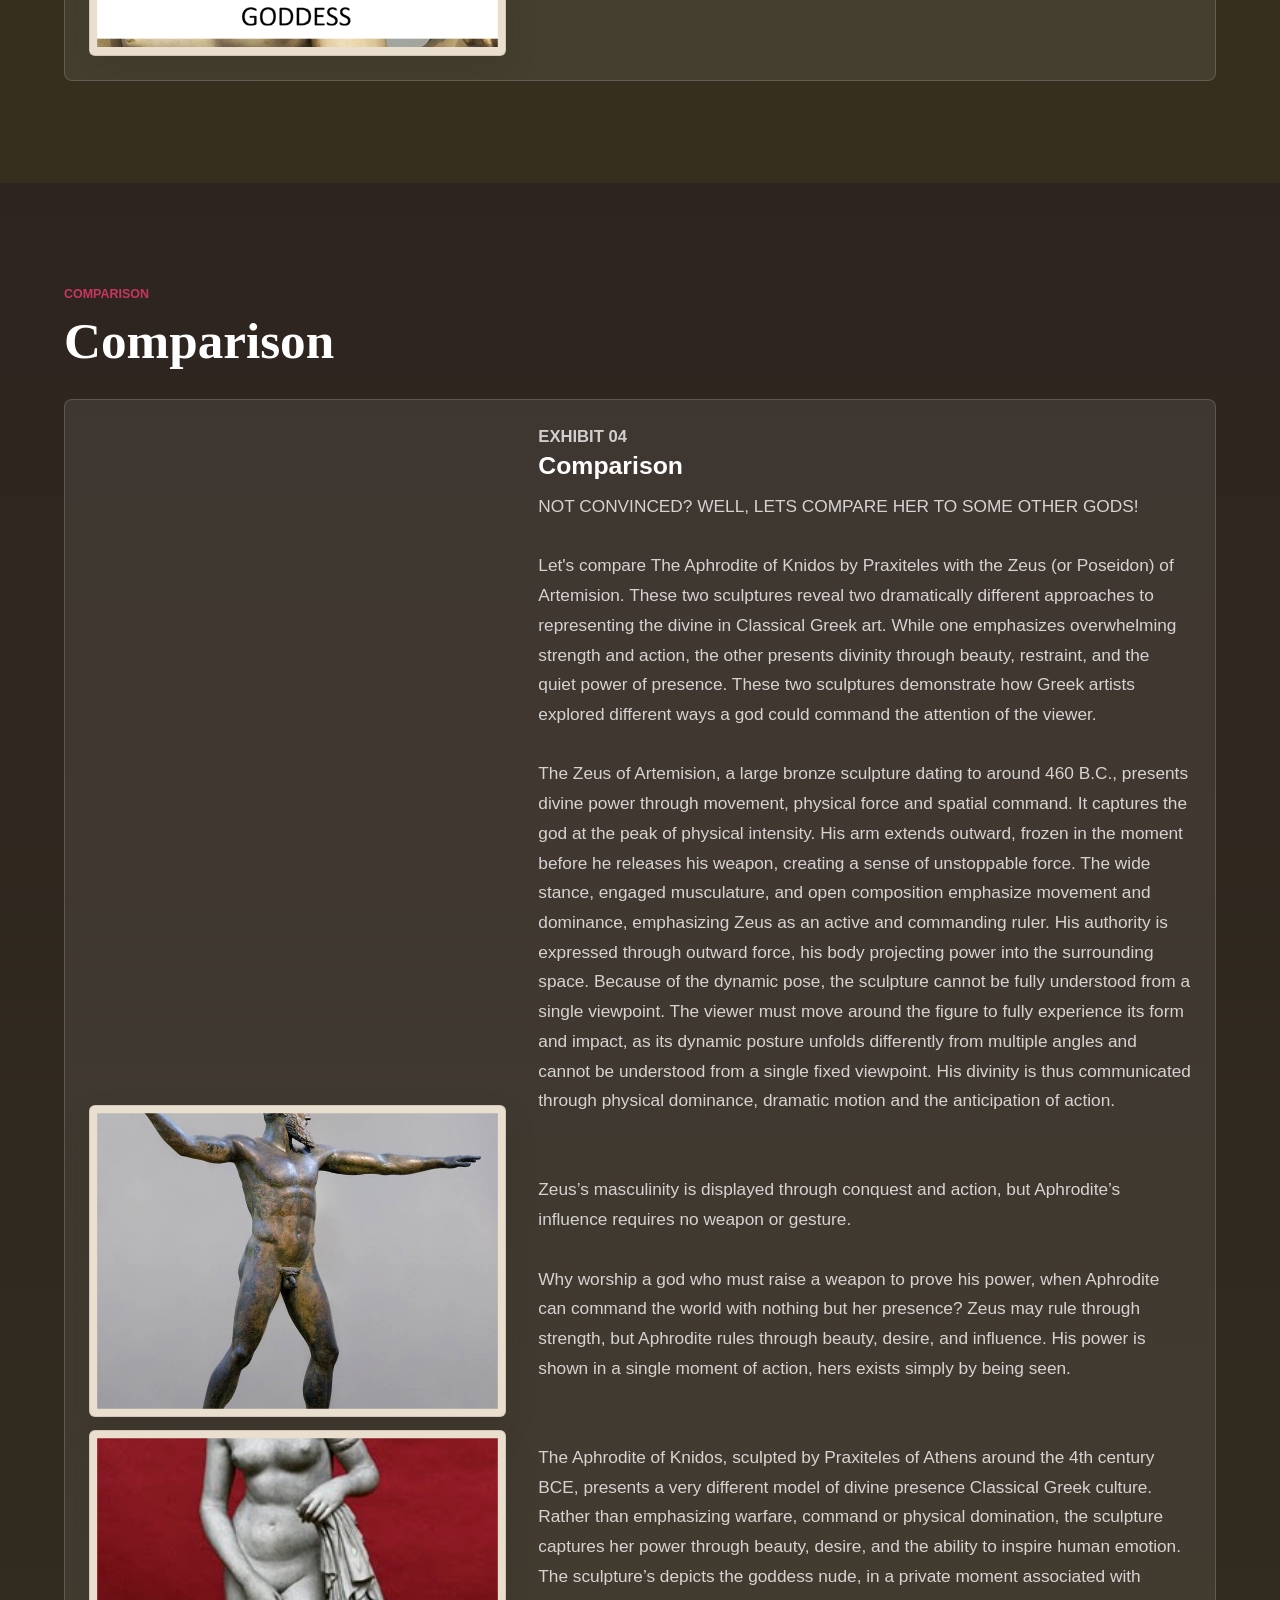
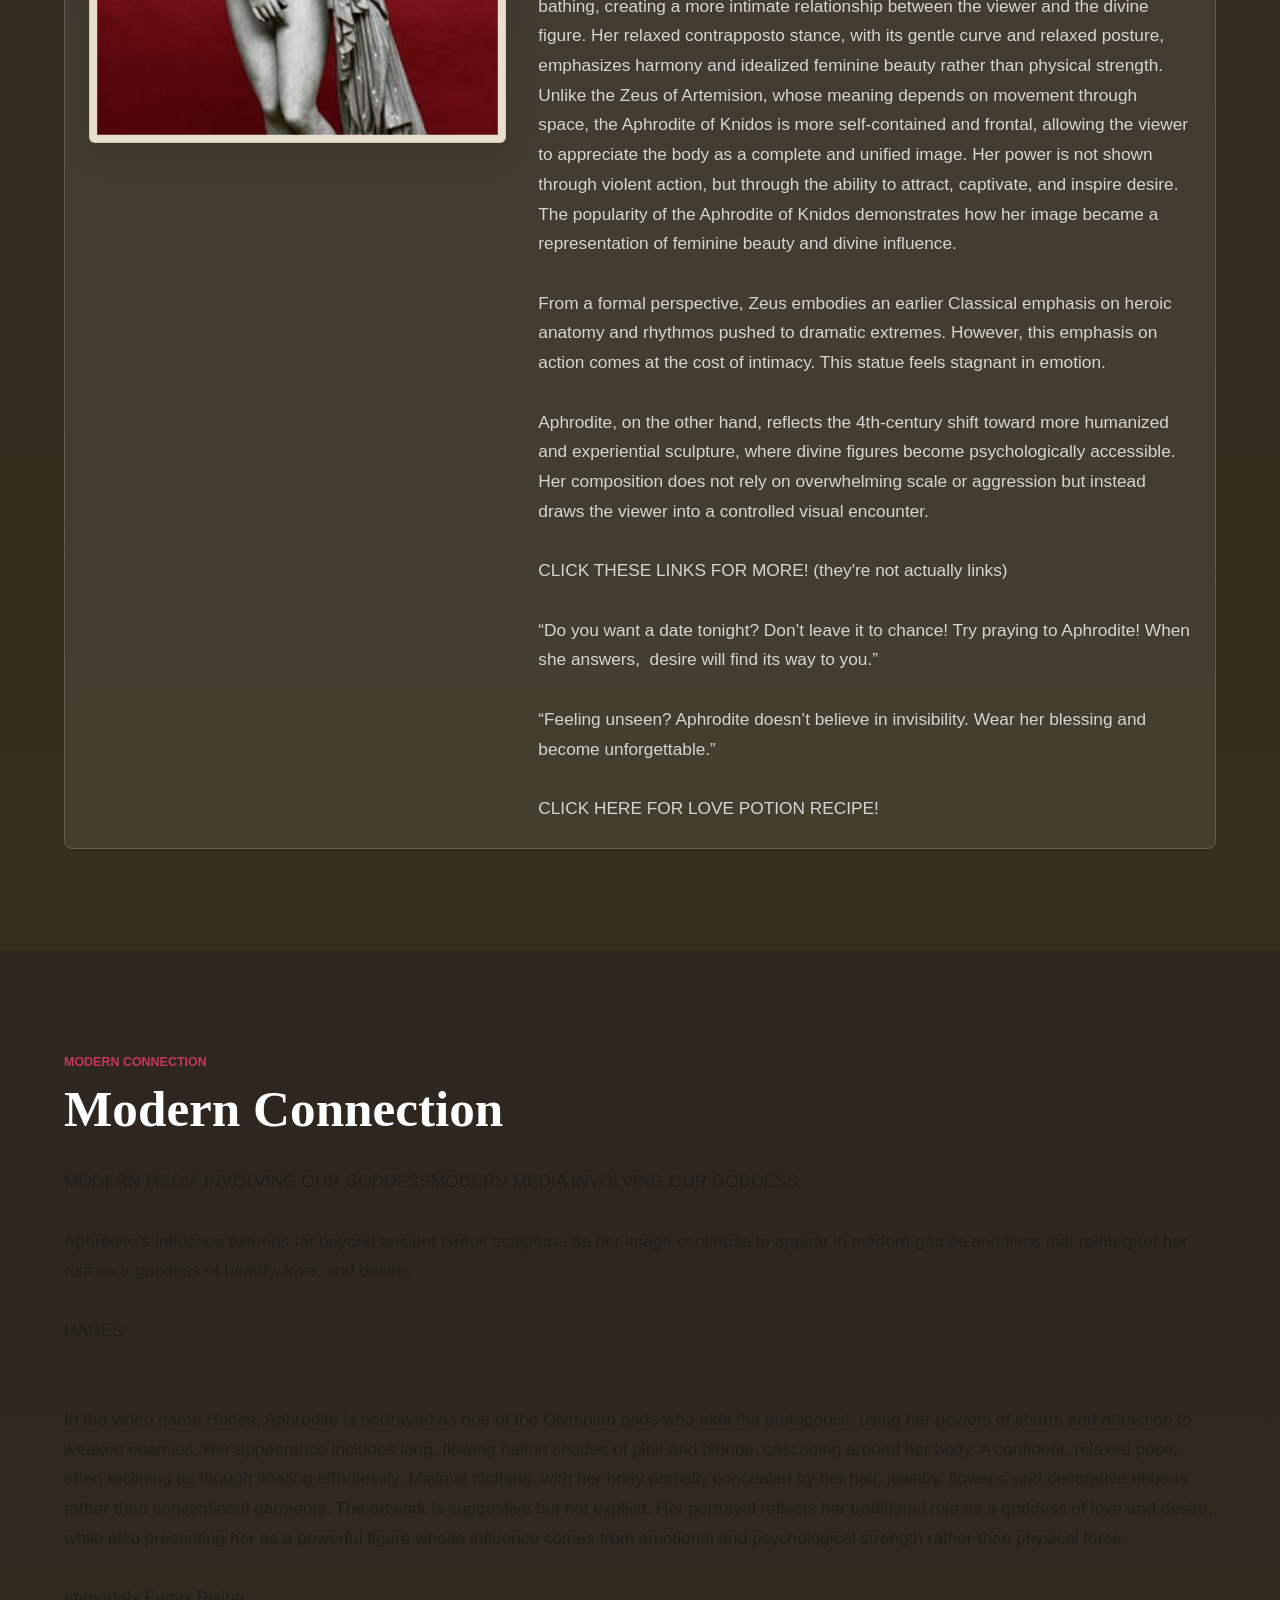
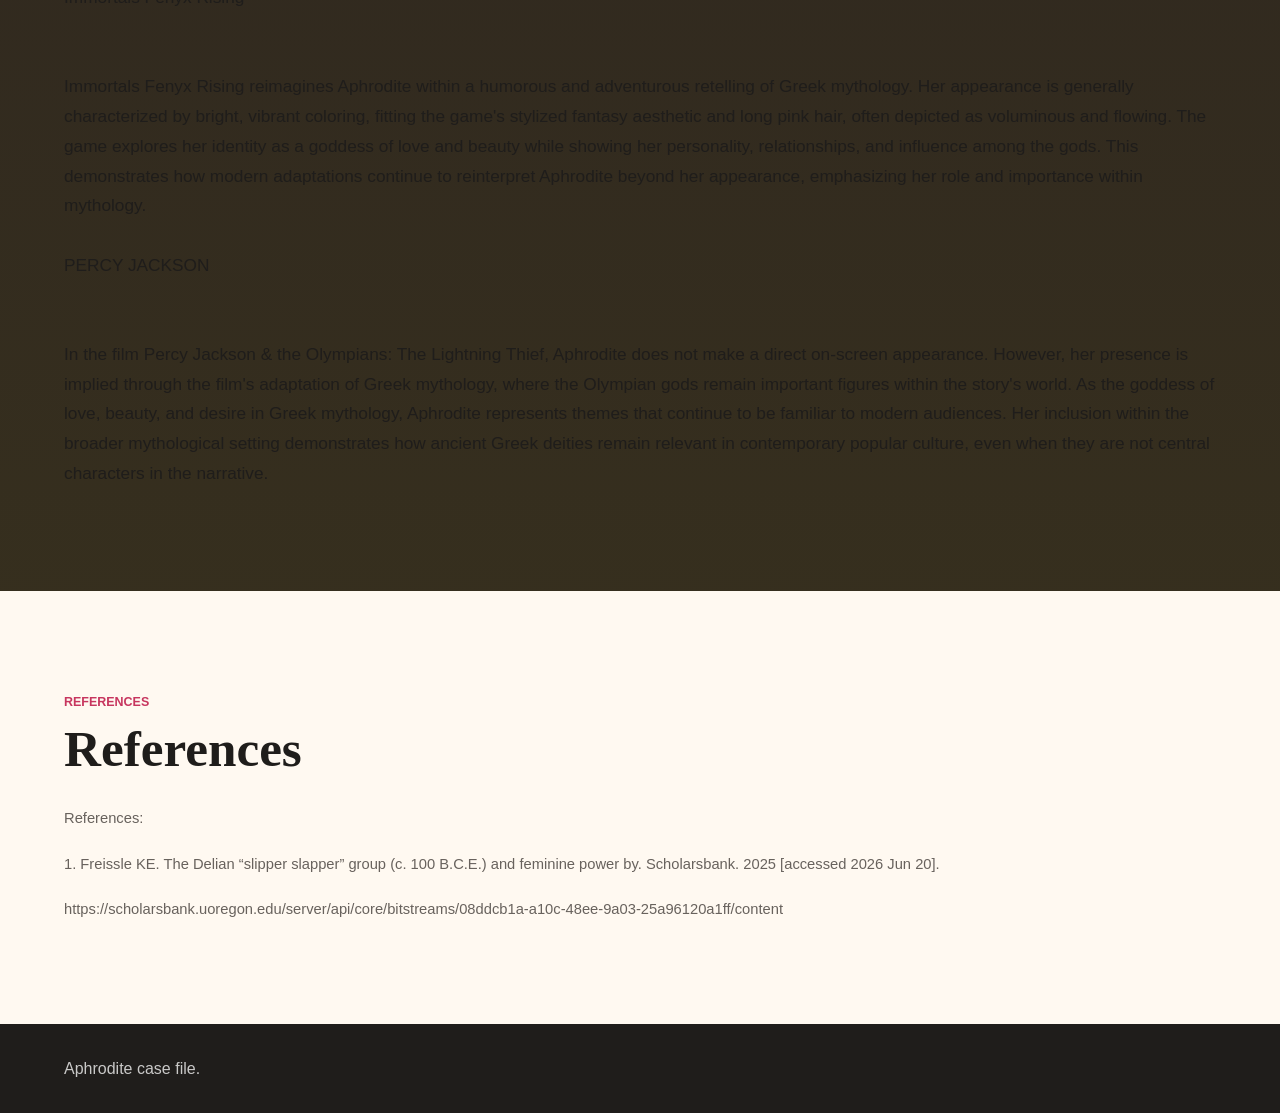
==== commit d756a954: "Clean pages to transcript-based content" ====
--- a/aphrodite.html
+++ b/aphrodite.html
@@ -16,7 +16,7 @@
       <a href="index.html">Home</a>
       <a href="#brief">Brief</a>
       <a href="#exhibits">Exhibits</a>
-      <a href="#verdict">Verdict</a>
+      <a href="#comparison">Comparison</a>
       <a href="#modern">Modern</a>
       <a href="#receipts">Receipts</a>
     </nav>
@@ -27,29 +27,20 @@
       <div class="source-hero-inner">
         <p class="kicker">Client file 01</p>
         <h1 id="hero-title">Aphrodite</h1>
-        <p>Do you want love? Do you wish to be desired?</p>
         <div class="hero-actions">
           <a class="button primary" href="#exhibits">Open the Evidence</a>
           <a class="button ghost" href="#modern">Modern Connection</a>
         </div>
       </div>
     </section>
-
-    <section id="brief" class="band about-grid" aria-labelledby="brief-title">
-      <div><p class="section-label">Public position</p><h2 id="brief-title">Vote for Aphrodite now as a cure to your lack of love, desire, and beauty.</h2></div>
-      <div class="about-text"><p>Aphrodite builds her case through beauty, desire, contrapposto, modesty, and comparison with gods who need weapons to prove their power.</p></div>
-    </section>
-
-    <section id="campaign" class="campaign" aria-labelledby="campaign-title">
-      <div class="section-heading"><p class="section-label">Campaign pitch</p><h2 id="campaign-title">Aphrodite wins because attention is guaranteed.</h2><p>Her artworks show desire as a divine force: soft marble, controlled vulnerability, feminine authority, and the ability to command the viewer without violence.</p></div>
-      <div class="campaign-stage">
-        <aside class="poster divine-poster" aria-label="Aphrodite campaign poster"><img src="assets/gods/aphrodite/2.png" alt=""><div class="poster-copy"><span>Feeling unseen?</span><strong>Call Aphrodite</strong><small>Love, beauty, desire, and attention supplied on request.</small></div></aside>
-        <div class="promise-panel"><article class="promise-copy"><p class="section-label">Campaign claim</p><h3>Aphrodite wins because attention is guaranteed.</h3><p>Her artworks show desire as a divine force: soft marble, controlled vulnerability, feminine authority, and the ability to command the viewer without violence.</p></article></div>
-      </div>
-    </section>
-
+    <section id="brief" class="band" aria-labelledby="brief-title">
+      <div class="section-heading">
+        <p class="section-label">Brief</p>
+        <h2 id="brief-title">Client File</h2>
+      </div>
+    </section>
     <section id="exhibits" class="campaign-files" aria-labelledby="exhibits-title">
-      <div class="section-heading"><p class="section-label">Evidence exhibits</p><h2 id="exhibits-title">Four proofs that desire still rules.</h2><p>Each exhibit keeps the original client text with the matching Aphrodite image. The modern media section appears independently at the end.</p></div>
+      <div class="section-heading"><p class="section-label">Evidence exhibits</p><h2 id="exhibits-title">Exhibits</h2></div>
       <div class="file-list">
         <article class="campaign-file exhibit-card provided-exhibit">
           <div class="file-content">
@@ -76,9 +67,7 @@
 
 The soft curvature of her body, smooth marble surface, and downward gaze create a sense of intimacy and controlled vulnerability, marking a shift in Greek sculpture toward more humanized representations of divinity. Some scholars argue this invites contemplation, while others would say it simply makes her impossible to ignore. Either way, attention is guaranteed.
 
-&quot;Love is powerful. It can bring the gods to their knees.&quot; — Rick Riordan, The Heroes of Olympus
-
-</pre>
+&quot;Love is powerful. It can bring the gods to their knees.&quot; — Rick Riordan, The Heroes of Olympus</pre>
             </div>
           </div>
         </article>
@@ -104,7 +93,77 @@
 &quot;The Aphrodite of Knidos&quot; (4th century BCE)
 
 
-</pre>
+“Slipper Slapper” (c. 100 B.C.E.)
+
+In the Slipper Slapper created in 100 B.C.E by an unknown artist, Aphrodite stands in a calm, controlled contrapposto pose, while Pan, the god of wild shepherds and flocks, reaches toward her in a moment of physical desire. Pan is seated on a stump-like support draped with an animal skin, which serves as a cushion. He is positioned near Aphrodite, nearly straddling her (Freissle, 2025, p. 12). He grasps her left hand, which is covering her pubic area in an attempt to reject his advances. Aphrodite’s expression and posture remain composed and detached, her face showing a slight grimace of disgust. She raises a slipper, ready to strike the goat god.
+
+Here, Aphrodite is not simply an objective of a desire, but a feminine figure of control. Although Pan attempts to approach her physically, Aphrodite remains visually and emotionally dominant. Her nudity does not weaken her authority; her composed posture and decisive gesture make clear that beauty belongs to her. Pan represents uncontrolled physical instinct, but Aphrodite refuses to be overtaken by it. She remains graceful and firmly in command of her figure. 
+
+Eros, Aphrodite&#x27;s son, appears between them and attempts to separate the interaction. His presence reminds the viewer that love and desire belong to Aphrodite&#x27;s divine family and authority. Even desire itself acts in support of her boundaries. 
+
+Her feminine power is on full display. She is not merely desired, but respected, defended and obeyed.
+
+Pan’s role is to represent a very different kind of desire. His body is heavily textured and bestial, with goat legs, horns, and a tense, forward-leaning posture that contrasts sharply with Aphrodite’s smooth and idealized form. He brings a raw, uncontrolled energy stemming from his status as a rustic god associated with shepherds, the wilderness and animal nature. Simultaneously, he is lower, seated and physically awkward, making him appear less dignified despite his advances. His posture almost comes off as comedic, looking impulsive and ridiculous, unable to match her authority and grace. He acts boldly, but holds no control. 
+
+What makes this sculpture particularly interesting is how it visualizes femininity and desire as forces governed by divine authority rather than something freely accessible. Aphrodite is presented not as passive or vulnerable, but as fully in control of the situation, reinforcing her status as a powerful and authoritative figure. She is resisting objectification and actively directing the interaction, embodying the idea that attraction and desire ultimately revolve around her influence and agency.
+
+The statue reminds us of what it means to be the goddess of beauty. Desire is her domain. She inspires it and sets its limits. Aphrodite demonstrates that femininity is not something to be conquered or dominated, but something owned by the individual.
+
+ Beauty may attract attention, but true power belongs to the woman that controls it.
+
+
+
+
+NOT CONVINCED? WELL, LETS COMPARE HER TO SOME OTHER GODS!
+
+Let&#x27;s compare The Aphrodite of Knidos by Praxiteles with the Zeus (or Poseidon) of Artemision. These two sculptures reveal two dramatically different approaches to representing the divine in Classical Greek art. While one emphasizes overwhelming strength and action, the other presents divinity through beauty, restraint, and the quiet power of presence. These two sculptures demonstrate how Greek artists explored different ways a god could command the attention of the viewer.
+
+The Zeus of Artemision, a large bronze sculpture dating to around 460 B.C., presents divine power through movement, physical force and spatial command. It captures the god at the peak of physical intensity. His arm extends outward, frozen in the moment before he releases his weapon, creating a sense of unstoppable force. The wide stance, engaged musculature, and open composition emphasize movement and dominance, emphasizing Zeus as an active and commanding ruler. His authority is expressed through outward force, his body projecting power into the surrounding space. Because of the dynamic pose, the sculpture cannot be fully understood from a single viewpoint. The viewer must move around the figure to fully experience its form and impact, as its dynamic posture unfolds differently from multiple angles and cannot be understood from a single fixed viewpoint. His divinity is thus communicated through physical dominance, dramatic motion and the anticipation of action.
+
+
+Zeus’s masculinity is displayed through conquest and action, but Aphrodite’s influence requires no weapon or gesture. 
+
+Why worship a god who must raise a weapon to prove his power, when Aphrodite can command the world with nothing but her presence? Zeus may rule through strength, but Aphrodite rules through beauty, desire, and influence. His power is shown in a single moment of action, hers exists simply by being seen.
+
+
+The Aphrodite of Knidos, sculpted by Praxiteles of Athens around the 4th century BCE, presents a very different model of divine presence Classical Greek culture. Rather than emphasizing warfare, command or physical domination, the sculpture captures her power through beauty, desire, and the ability to inspire human emotion. The sculpture’s depicts the goddess nude, in a private moment associated with bathing, creating a more intimate relationship between the viewer and the divine figure. Her relaxed contrapposto stance, with its gentle curve and relaxed posture, emphasizes harmony and idealized feminine beauty rather than physical strength. Unlike the Zeus of Artemision, whose meaning depends on movement through space, the Aphrodite of Knidos is more self-contained and frontal, allowing the viewer to appreciate the body as a complete and unified image. Her power is not shown through violent action, but through the ability to attract, captivate, and inspire desire. The popularity of the Aphrodite of Knidos demonstrates how her image became a representation of feminine beauty and divine influence.
+
+From a formal perspective, Zeus embodies an earlier Classical emphasis on heroic anatomy and rhythmos pushed to dramatic extremes. However, this emphasis on action comes at the cost of intimacy. This statue feels stagnant in emotion.
+
+Aphrodite, on the other hand, reflects the 4th-century shift toward more humanized and experiential sculpture, where divine figures become psychologically accessible. Her composition does not rely on overwhelming scale or aggression but instead draws the viewer into a controlled visual encounter.
+
+CLICK THESE LINKS FOR MORE! (they&#x27;re not actually links)
+
+“Do you want a date tonight? Don’t leave it to chance! Try praying to Aphrodite! When she answers,  desire will find its way to you.”
+
+“Feeling unseen? Aphrodite doesn’t believe in invisibility. Wear her blessing and become unforgettable.”
+
+CLICK HERE FOR LOVE POTION RECIPE! 
+
+MODERN MEDIA INVOLVING OUR GODDESS
+
+Aphrodite’s influence extends far beyond ancient Greek sculpture, as her image continues to appear in modern games and films that reinterpret her role as a goddess of beauty, love, and desire. 
+
+HADES
+
+
+In the video game Hades, Aphrodite is portrayed as one of the Olympian gods who aids the protagonist, using her powers of charm and attraction to weaken enemies. Her appearance includes long, flowing hair in shades of pink and blonde, cascading around her body. A confident, relaxed pose, often reclining as though floating effortlessly. Minimal clothing, with her body partially concealed by her hair, jewelry, flowers, and decorative ribbons rather than conventional garments. The artwork is suggestive but not explicit. Her portrayal reflects her traditional role as a goddess of love and desire, while also presenting her as a powerful figure whose influence comes from emotional and psychological strength rather than physical force. 
+
+Immortals Fenyx Rising
+
+
+Immortals Fenyx Rising reimagines Aphrodite within a humorous and adventurous retelling of Greek mythology. Her appearance is generally characterized by bright, vibrant coloring, fitting the game&#x27;s stylized fantasy aesthetic and long pink hair, often depicted as voluminous and flowing. The game explores her identity as a goddess of love and beauty while showing her personality, relationships, and influence among the gods. This demonstrates how modern adaptations continue to reinterpret Aphrodite beyond her appearance, emphasizing her role and importance within mythology. 
+
+PERCY JACKSON
+
+
+In the film Percy Jackson &amp; the Olympians: The Lightning Thief, Aphrodite does not make a direct on-screen appearance. However, her presence is implied through the film&#x27;s adaptation of Greek mythology, where the Olympian gods remain important figures within the story&#x27;s world. As the goddess of love, beauty, and desire in Greek mythology, Aphrodite represents themes that continue to be familiar to modern audiences. Her inclusion within the broader mythological setting demonstrates how ancient Greek deities remain relevant in contemporary popular culture, even when they are not central characters in the narrative.
+
+References:
+
+1. Freissle KE. The Delian “slipper slapper” group (c. 100 B.C.E.) and feminine power by. Scholarsbank. 2025 [accessed 2026 Jun 20]. 
+
+https://scholarsbank.uoregon.edu/server/api/core/bitstreams/08ddcb1a-a10c-48ee-9a03-25a96120a1ff/content</pre>
             </div>
           </div>
         </article>
@@ -119,97 +178,60 @@
             <div>
               <p class="section-label">Exhibit 03</p>
               <h3>Slipper Slapper</h3>
-              <pre class="provided-copy">“Slipper Slapper” (c. 100 B.C.E.)
-
-In the Slipper Slapper created in 100 B.C.E by an unknown artist, Aphrodite stands in a calm, controlled contrapposto pose, while Pan, the god of wild shepherds and flocks, reaches toward her in a moment of physical desire. Pan is seated on a stump-like support draped with an animal skin, which serves as a cushion. He is positioned near Aphrodite, nearly straddling her (Freissle, 2025, p. 12). He grasps her left hand, which is covering her pubic area in an attempt to reject his advances. Aphrodite’s expression and posture remain composed and detached, her face showing a slight grimace of disgust. She raises a slipper, ready to strike the goat god.
-
-Here, Aphrodite is not simply an objective of a desire, but a feminine figure of control. Although Pan attempts to approach her physically, Aphrodite remains visually and emotionally dominant. Her nudity does not weaken her authority; her composed posture and decisive gesture make clear that beauty belongs to her. Pan represents uncontrolled physical instinct, but Aphrodite refuses to be overtaken by it. She remains graceful and firmly in command of her figure. 
-
-Eros, Aphrodite&#x27;s son, appears between them and attempts to separate the interaction. His presence reminds the viewer that love and desire belong to Aphrodite&#x27;s divine family and authority. Even desire itself acts in support of her boundaries. 
-
-Her feminine power is on full display. She is not merely desired, but respected, defended and obeyed.
-
-Pan’s role is to represent a very different kind of desire. His body is heavily textured and bestial, with goat legs, horns, and a tense, forward-leaning posture that contrasts sharply with Aphrodite’s smooth and idealized form. He brings a raw, uncontrolled energy stemming from his status as a rustic god associated with shepherds, the wilderness and animal nature. Simultaneously, he is lower, seated and physically awkward, making him appear less dignified despite his advances. His posture almost comes off as comedic, looking impulsive and ridiculous, unable to match her authority and grace. He acts boldly, but holds no control. 
-
-What makes this sculpture particularly interesting is how it visualizes femininity and desire as forces governed by divine authority rather than something freely accessible. Aphrodite is presented not as passive or vulnerable, but as fully in control of the situation, reinforcing her status as a powerful and authoritative figure. She is resisting objectification and actively directing the interaction, embodying the idea that attraction and desire ultimately revolve around her influence and agency.
-
-The statue reminds us of what it means to be the goddess of beauty. Desire is her domain. She inspires it and sets its limits. Aphrodite demonstrates that femininity is not something to be conquered or dominated, but something owned by the individual.
-
- Beauty may attract attention, but true power belongs to the woman that controls it.
-
-
-
-
-</pre>
-            </div>
-          </div>
-        </article>
-        <article class="campaign-file exhibit-card provided-exhibit apollo-comparison">
-          <div class="file-content comparison-layout">
-            <div class="comparison-copy">
+              <pre class="provided-copy"></pre>
+            </div>
+          </div>
+        </article>
+      </div>
+    </section>
+    <section id="comparison" class="campaign-files" aria-labelledby="comparison-title">
+      <div class="section-heading"><p class="section-label">Comparison</p><h2 id="comparison-title">Comparison</h2></div>
+      <div class="file-list">
+        <article class="campaign-file exhibit-card provided-exhibit">
+          <div class="file-content">
+            <div class="provided-images">
+              <img src="assets/gods/aphrodite/10.jpg" alt="">
+              <img src="assets/gods/aphrodite/11.jpg" alt="">
+            </div>
+            <div>
               <p class="section-label">Exhibit 04</p>
-              <h3>Zeus Comparison</h3>
+              <h3>Comparison</h3>
               <pre class="provided-copy">NOT CONVINCED? WELL, LETS COMPARE HER TO SOME OTHER GODS!
 
-Let's compare The Aphrodite of Knidos by Praxiteles with the Zeus (or Poseidon) of Artemision. These two sculptures reveal two dramatically different approaches to representing the divine in Classical Greek art. While one emphasizes overwhelming strength and action, the other presents divinity through beauty, restraint, and the quiet power of presence. These two sculptures demonstrate how Greek artists explored different ways a god could command the attention of the viewer.</pre>
-            </div>
-
-            <div class="comparison-duo">
-              <article class="comparison-card">
-                <img src="assets/gods/aphrodite/10.jpg" alt="Zeus of Artemision">
-                <div>
-                  <h4>Zeus of Artemision</h4>
-                  <pre class="provided-copy">The Zeus of Artemision, a large bronze sculpture dating to around 460 B.C., presents divine power through movement, physical force and spatial command. It captures the god at the peak of physical intensity. His arm extends outward, frozen in the moment before he releases his weapon, creating a sense of unstoppable force. The wide stance, engaged musculature, and open composition emphasize movement and dominance, emphasizing Zeus as an active and commanding ruler. His authority is expressed through outward force, his body projecting power into the surrounding space. Because of the dynamic pose, the sculpture cannot be fully understood from a single viewpoint. The viewer must move around the figure to fully experience its form and impact, as its dynamic posture unfolds differently from multiple angles and cannot be understood from a single fixed viewpoint. His divinity is thus communicated through physical dominance, dramatic motion and the anticipation of action.
-
-Zeus's masculinity is displayed through conquest and action, but Aphrodite's influence requires no weapon or gesture. 
-
-Why worship a god who must raise a weapon to prove his power, when Aphrodite can command the world with nothing but her presence? Zeus may rule through strength, but Aphrodite rules through beauty, desire, and influence. His power is shown in a single moment of action, hers exists simply by being seen.</pre>
-                </div>
-              </article>
-
-              <article class="comparison-card">
-                <img src="assets/gods/aphrodite/11.jpg" alt="Aphrodite of Knidos">
-                <div>
-                  <h4>Aphrodite of Knidos</h4>
-                  <pre class="provided-copy">The Aphrodite of Knidos, sculpted by Praxiteles of Athens around the 4th century BCE, presents a very different model of divine presence Classical Greek culture. Rather than emphasizing warfare, command or physical domination, the sculpture captures her power through beauty, desire, and the ability to inspire human emotion. The sculpture's depicts the goddess nude, in a private moment associated with bathing, creating a more intimate relationship between the viewer and the divine figure. Her relaxed contrapposto stance, with its gentle curve and relaxed posture, emphasizes harmony and idealized feminine beauty rather than physical strength. Unlike the Zeus of Artemision, whose meaning depends on movement through space, the Aphrodite of Knidos is more self-contained and frontal, allowing the viewer to appreciate the body as a complete and unified image. Her power is not shown through violent action, but through the ability to attract, captivate, and inspire desire. The popularity of the Aphrodite of Knidos demonstrates how her image became a representation of feminine beauty and divine influence.
+Let&#x27;s compare The Aphrodite of Knidos by Praxiteles with the Zeus (or Poseidon) of Artemision. These two sculptures reveal two dramatically different approaches to representing the divine in Classical Greek art. While one emphasizes overwhelming strength and action, the other presents divinity through beauty, restraint, and the quiet power of presence. These two sculptures demonstrate how Greek artists explored different ways a god could command the attention of the viewer.
+
+The Zeus of Artemision, a large bronze sculpture dating to around 460 B.C., presents divine power through movement, physical force and spatial command. It captures the god at the peak of physical intensity. His arm extends outward, frozen in the moment before he releases his weapon, creating a sense of unstoppable force. The wide stance, engaged musculature, and open composition emphasize movement and dominance, emphasizing Zeus as an active and commanding ruler. His authority is expressed through outward force, his body projecting power into the surrounding space. Because of the dynamic pose, the sculpture cannot be fully understood from a single viewpoint. The viewer must move around the figure to fully experience its form and impact, as its dynamic posture unfolds differently from multiple angles and cannot be understood from a single fixed viewpoint. His divinity is thus communicated through physical dominance, dramatic motion and the anticipation of action.
+
+
+Zeus’s masculinity is displayed through conquest and action, but Aphrodite’s influence requires no weapon or gesture. 
+
+Why worship a god who must raise a weapon to prove his power, when Aphrodite can command the world with nothing but her presence? Zeus may rule through strength, but Aphrodite rules through beauty, desire, and influence. His power is shown in a single moment of action, hers exists simply by being seen.
+
+
+The Aphrodite of Knidos, sculpted by Praxiteles of Athens around the 4th century BCE, presents a very different model of divine presence Classical Greek culture. Rather than emphasizing warfare, command or physical domination, the sculpture captures her power through beauty, desire, and the ability to inspire human emotion. The sculpture’s depicts the goddess nude, in a private moment associated with bathing, creating a more intimate relationship between the viewer and the divine figure. Her relaxed contrapposto stance, with its gentle curve and relaxed posture, emphasizes harmony and idealized feminine beauty rather than physical strength. Unlike the Zeus of Artemision, whose meaning depends on movement through space, the Aphrodite of Knidos is more self-contained and frontal, allowing the viewer to appreciate the body as a complete and unified image. Her power is not shown through violent action, but through the ability to attract, captivate, and inspire desire. The popularity of the Aphrodite of Knidos demonstrates how her image became a representation of feminine beauty and divine influence.
 
 From a formal perspective, Zeus embodies an earlier Classical emphasis on heroic anatomy and rhythmos pushed to dramatic extremes. However, this emphasis on action comes at the cost of intimacy. This statue feels stagnant in emotion.
 
-Aphrodite, on the other hand, reflects the 4th-century shift toward more humanized and experiential sculpture, where divine figures become psychologically accessible. Her composition does not rely on overwhelming scale or aggression but instead draws the viewer into a controlled visual encounter.</pre>
-                </div>
-              </article>
-            </div>
-
-            <pre class="provided-copy comparison-close">CLICK THESE LINKS FOR MORE! (they're not actually links)
-
-"Do you want a date tonight? Don't leave it to chance! Try praying to Aphrodite! When she answers,  desire will find its way to you."
-
-"Feeling unseen? Aphrodite doesn't believe in invisibility. Wear her blessing and become unforgettable."
-
-CLICK HERE FOR LOVE POTION RECIPE! </pre>
-          </div>
-        </article>
-      </div>
-    </section>
-
-    <section id="verdict" class="band verdict-section" aria-labelledby="verdict-title">
-      <div class="section-heading"><p class="section-label">Final verdict</p><h2 id="verdict-title">Beauty may attract attention, but true power belongs to the woman that controls it.</h2></div>
-    </section>
-
+Aphrodite, on the other hand, reflects the 4th-century shift toward more humanized and experiential sculpture, where divine figures become psychologically accessible. Her composition does not rely on overwhelming scale or aggression but instead draws the viewer into a controlled visual encounter.
+
+CLICK THESE LINKS FOR MORE! (they&#x27;re not actually links)
+
+“Do you want a date tonight? Don’t leave it to chance! Try praying to Aphrodite! When she answers,  desire will find its way to you.”
+
+“Feeling unseen? Aphrodite doesn’t believe in invisibility. Wear her blessing and become unforgettable.”
+
+CLICK HERE FOR LOVE POTION RECIPE!</pre>
+            </div>
+          </div>
+        </article>
+      </div>
+    </section>
     <section id="modern" class="campaign-files modern-section" aria-labelledby="modern-title">
-      <div class="section-heading"><p class="section-label">Modern connection</p><h2 id="modern-title">Aphrodite keeps returning in games, films, and popular mythology.</h2></div>
-      <div class="file-list">
-        <article class="campaign-file exhibit-card modern-card">
-          <div class="file-content">
-            <div class="provided-images">
-              <img src="assets/gods/aphrodite/12.jpg" alt="">
-              <img src="assets/gods/aphrodite/13.jpg" alt="">
-              <img src="assets/gods/aphrodite/14.jpg" alt="">
-            </div>
-            <div>
-              <p class="section-label">Modern connection</p>
-              <h3>Aphrodite keeps returning in games, films, and popular mythology.</h3>
-              <pre class="provided-copy">MODERN MEDIA INVOLVING OUR GODDESS
+      <div class="section-heading">
+        <p class="section-label">Modern connection</p>
+        <h2 id="modern-title">Modern Connection</h2>
+      </div>
+      <pre class="provided-copy">MODERN MEDIA INVOLVING OUR GODDESSMODERN MEDIA INVOLVING OUR GODDESS
 
 Aphrodite’s influence extends far beyond ancient Greek sculpture, as her image continues to appear in modern games and films that reinterpret her role as a goddess of beauty, love, and desire. 
 
@@ -226,33 +248,21 @@
 PERCY JACKSON
 
 
-In the film Percy Jackson &amp; the Olympians: The Lightning Thief, Aphrodite does not make a direct on-screen appearance. However, her presence is implied through the film&#x27;s adaptation of Greek mythology, where the Olympian gods remain important figures within the story&#x27;s world. As the goddess of love, beauty, and desire in Greek mythology, Aphrodite represents themes that continue to be familiar to modern audiences. Her inclusion within the broader mythological setting demonstrates how ancient Greek deities remain relevant in contemporary popular culture, even when they are not central characters in the narrative.
-
-</pre>
-            </div>
-          </div>
-        </article>
-      </div>
-    </section>
-
+In the film Percy Jackson &amp; the Olympians: The Lightning Thief, Aphrodite does not make a direct on-screen appearance. However, her presence is implied through the film&#x27;s adaptation of Greek mythology, where the Olympian gods remain important figures within the story&#x27;s world. As the goddess of love, beauty, and desire in Greek mythology, Aphrodite represents themes that continue to be familiar to modern audiences. Her inclusion within the broader mythological setting demonstrates how ancient Greek deities remain relevant in contemporary popular culture, even when they are not central characters in the narrative.</pre>
+    </section>
     <section id="receipts" class="references" aria-labelledby="receipts-title">
-      <div class="section-heading"><p class="section-label">Evidence archive</p><h2 id="receipts-title">Objects and sources used in this case</h2></div>
-      <div class="reference-columns">
-        <article>
-          <h3>References</h3>
-          <pre class="provided-copy">References:
+      <div class="section-heading">
+        <p class="section-label">References</p>
+        <h2 id="receipts-title">References</h2>
+      </div>
+      <pre class="provided-copy">References:
 
 1. Freissle KE. The Delian “slipper slapper” group (c. 100 B.C.E.) and feminine power by. Scholarsbank. 2025 [accessed 2026 Jun 20]. 
 
-https://scholarsbank.uoregon.edu/server/api/core/bitstreams/08ddcb1a-a10c-48ee-9a03-25a96120a1ff/content 
-
-
-</pre>
-        </article>
-      </div>
+https://scholarsbank.uoregon.edu/server/api/core/bitstreams/08ddcb1a-a10c-48ee-9a03-25a96120a1ff/content</pre>
     </section>
   </main>
-  <footer><p>Aphrodite case file. Desire, beauty, and attention.</p></footer>
+  <footer><p>Aphrodite case file.</p></footer>
   <script src="script.js"></script>
 </body>
 </html>
--- a/styles.css
+++ b/styles.css
@@ -308,6 +308,12 @@
     url("assets/gods/poseidon/lateran-poseidon.png") center 22% / cover;
 }
 
+.source-hero.demeter-source {
+  background:
+    linear-gradient(90deg, rgba(31, 39, 18, 0.92), rgba(56, 54, 28, 0.42)),
+    url("https://upload.wikimedia.org/wikipedia/commons/2/20/Great_Eleusinian_Relief.jpg") center 18% / cover;
+}
+
 .source-hero-inner {
   max-width: 780px;
 }
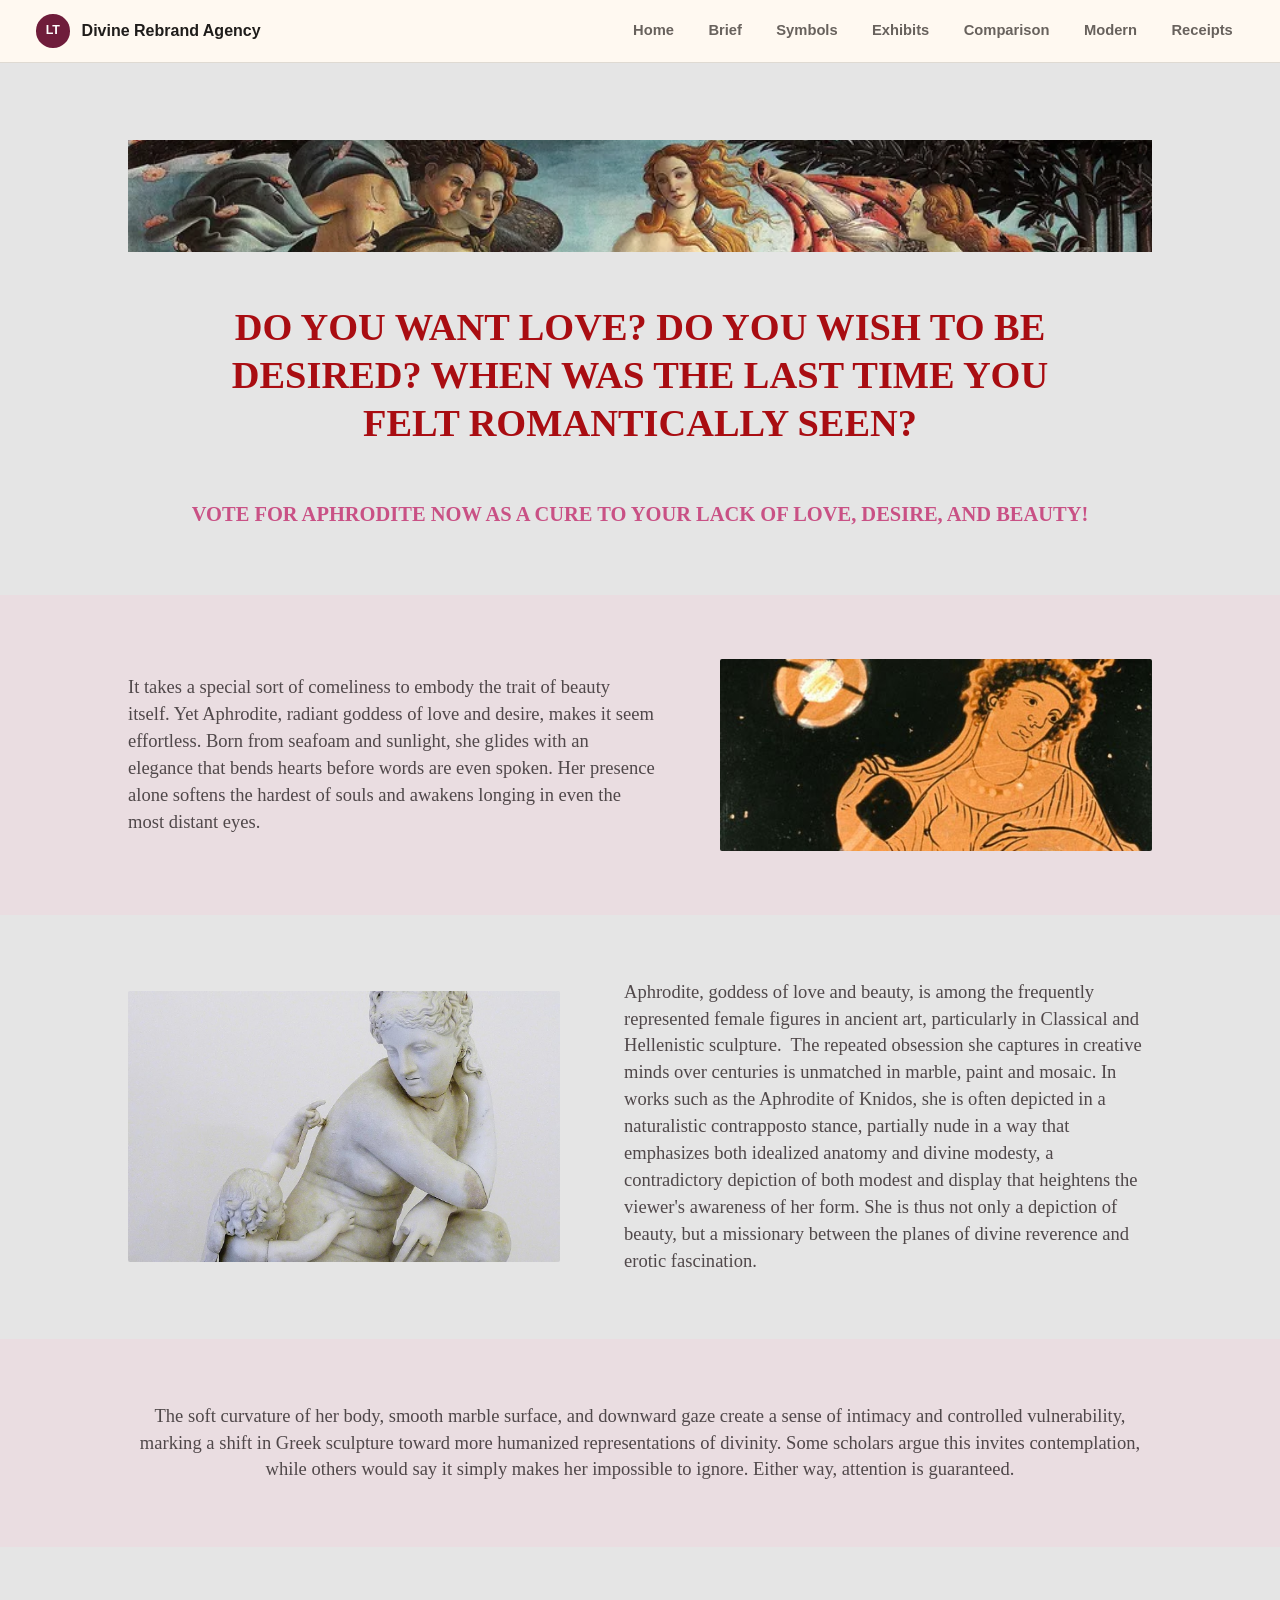
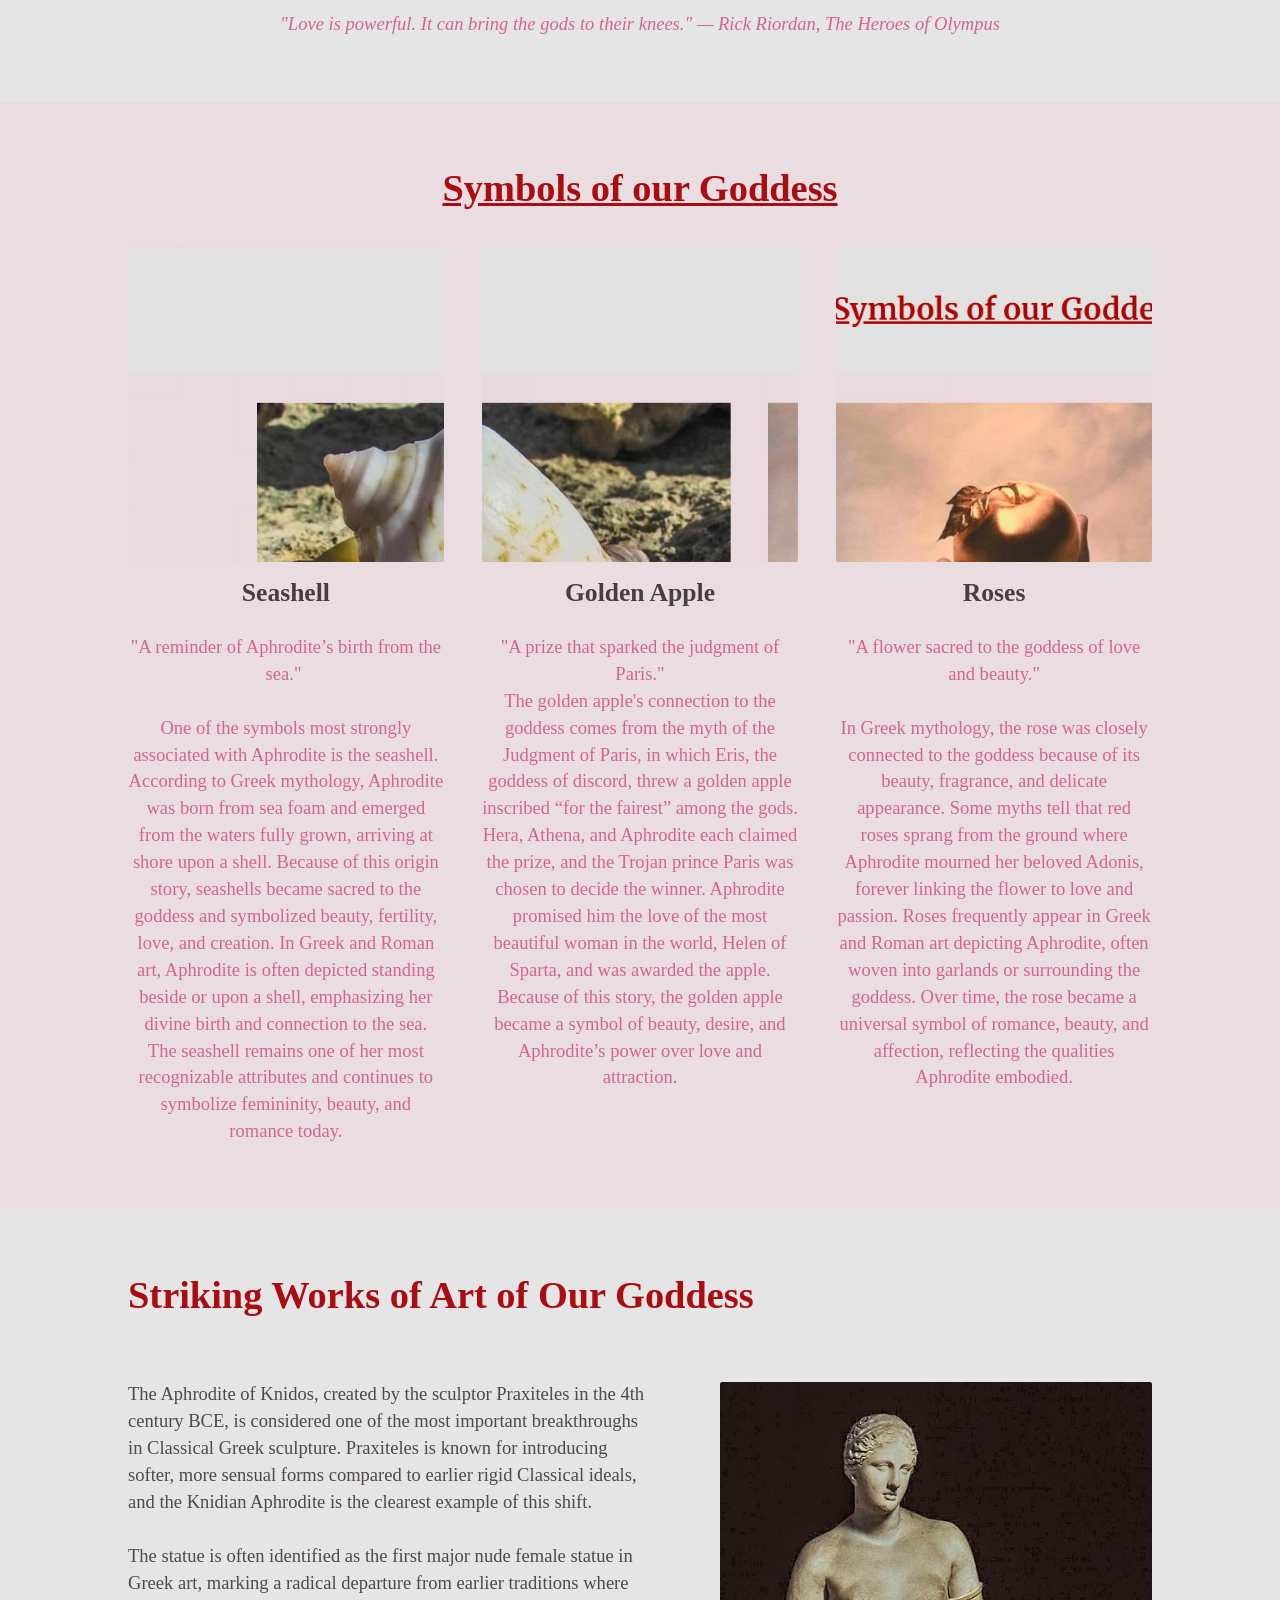
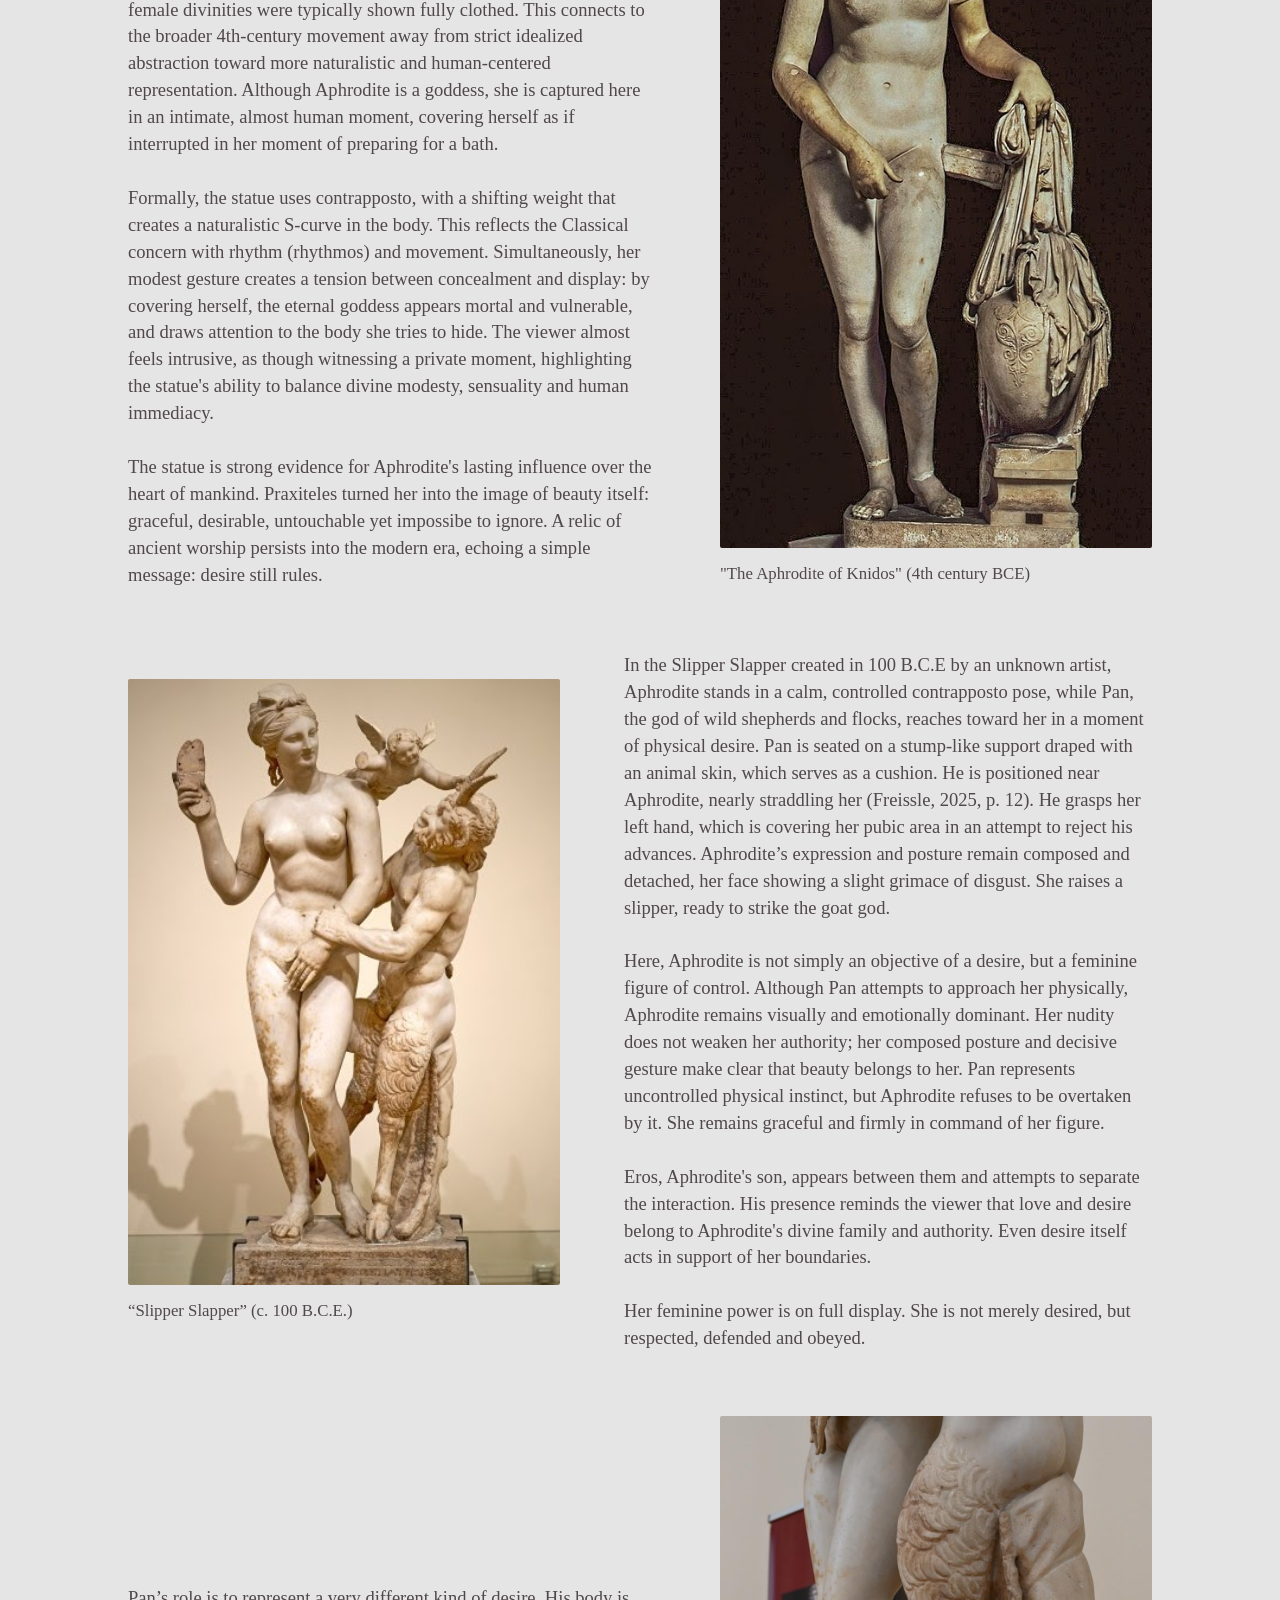
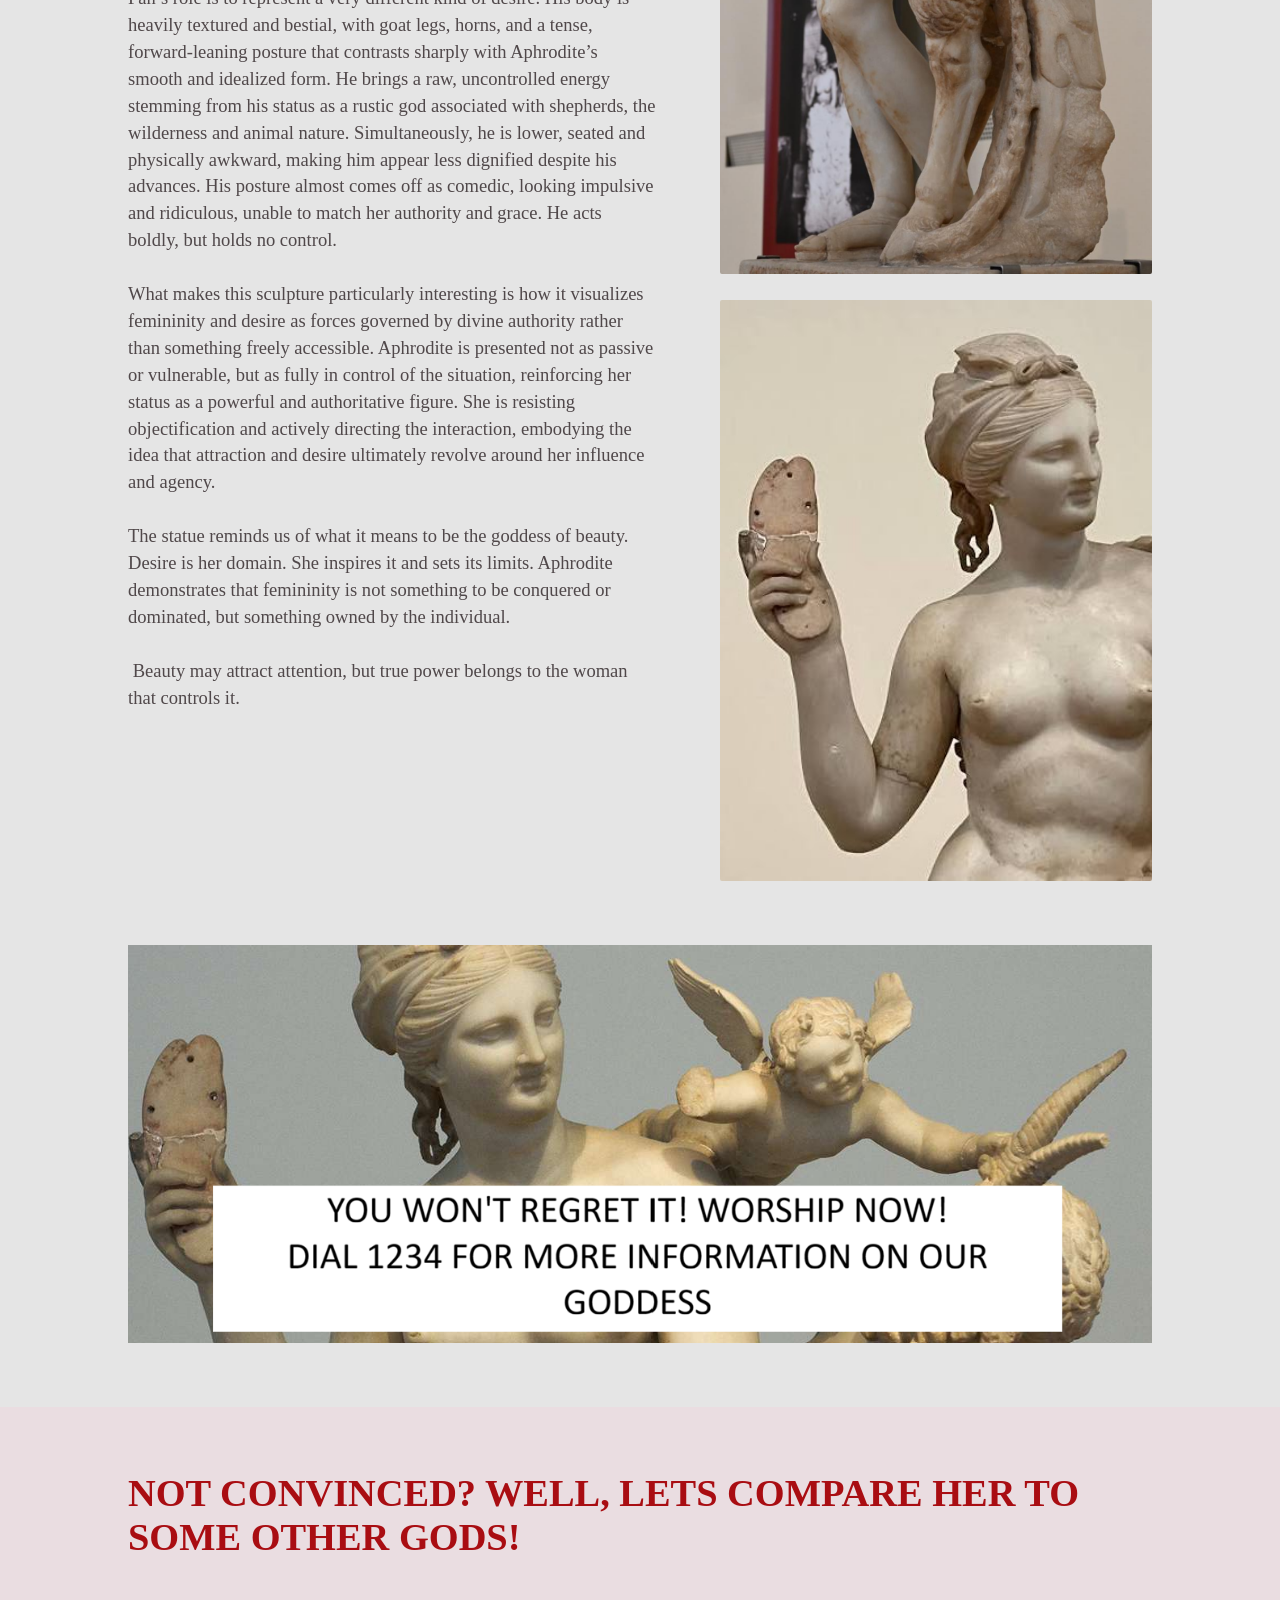
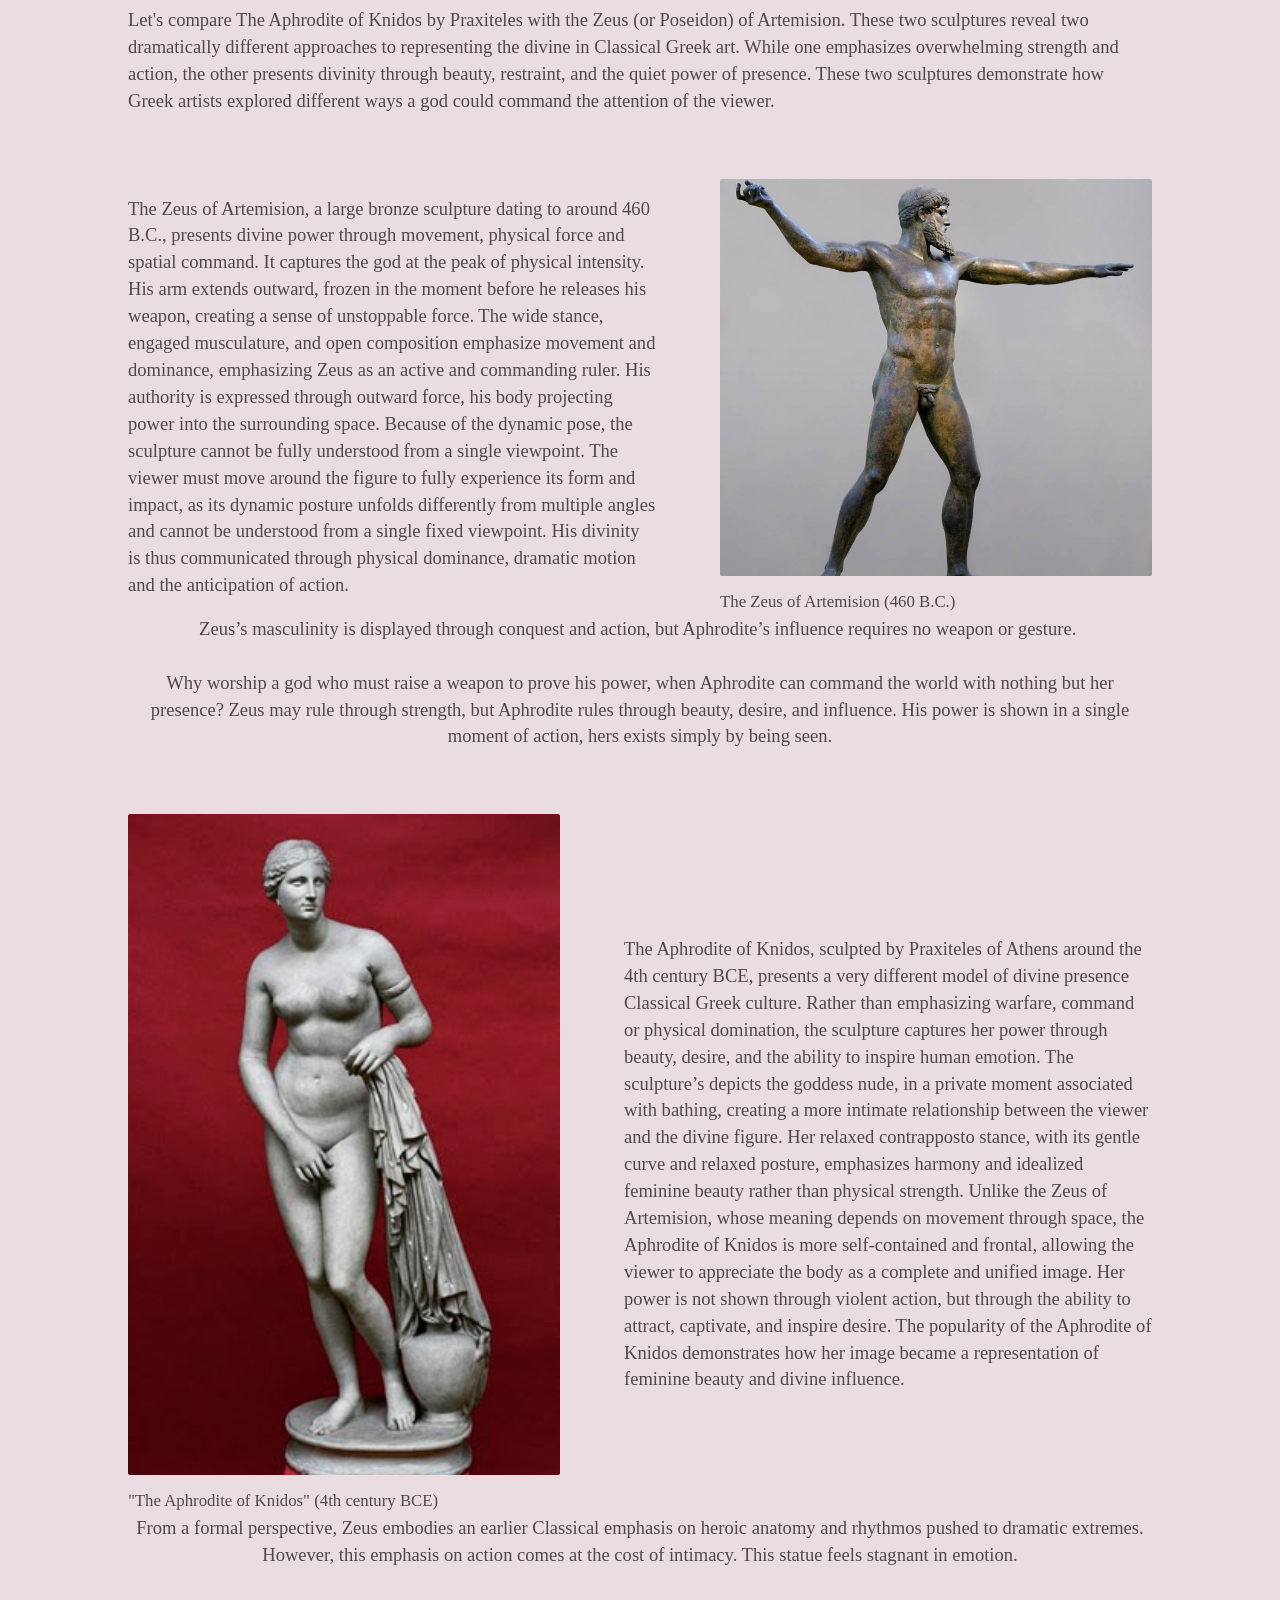
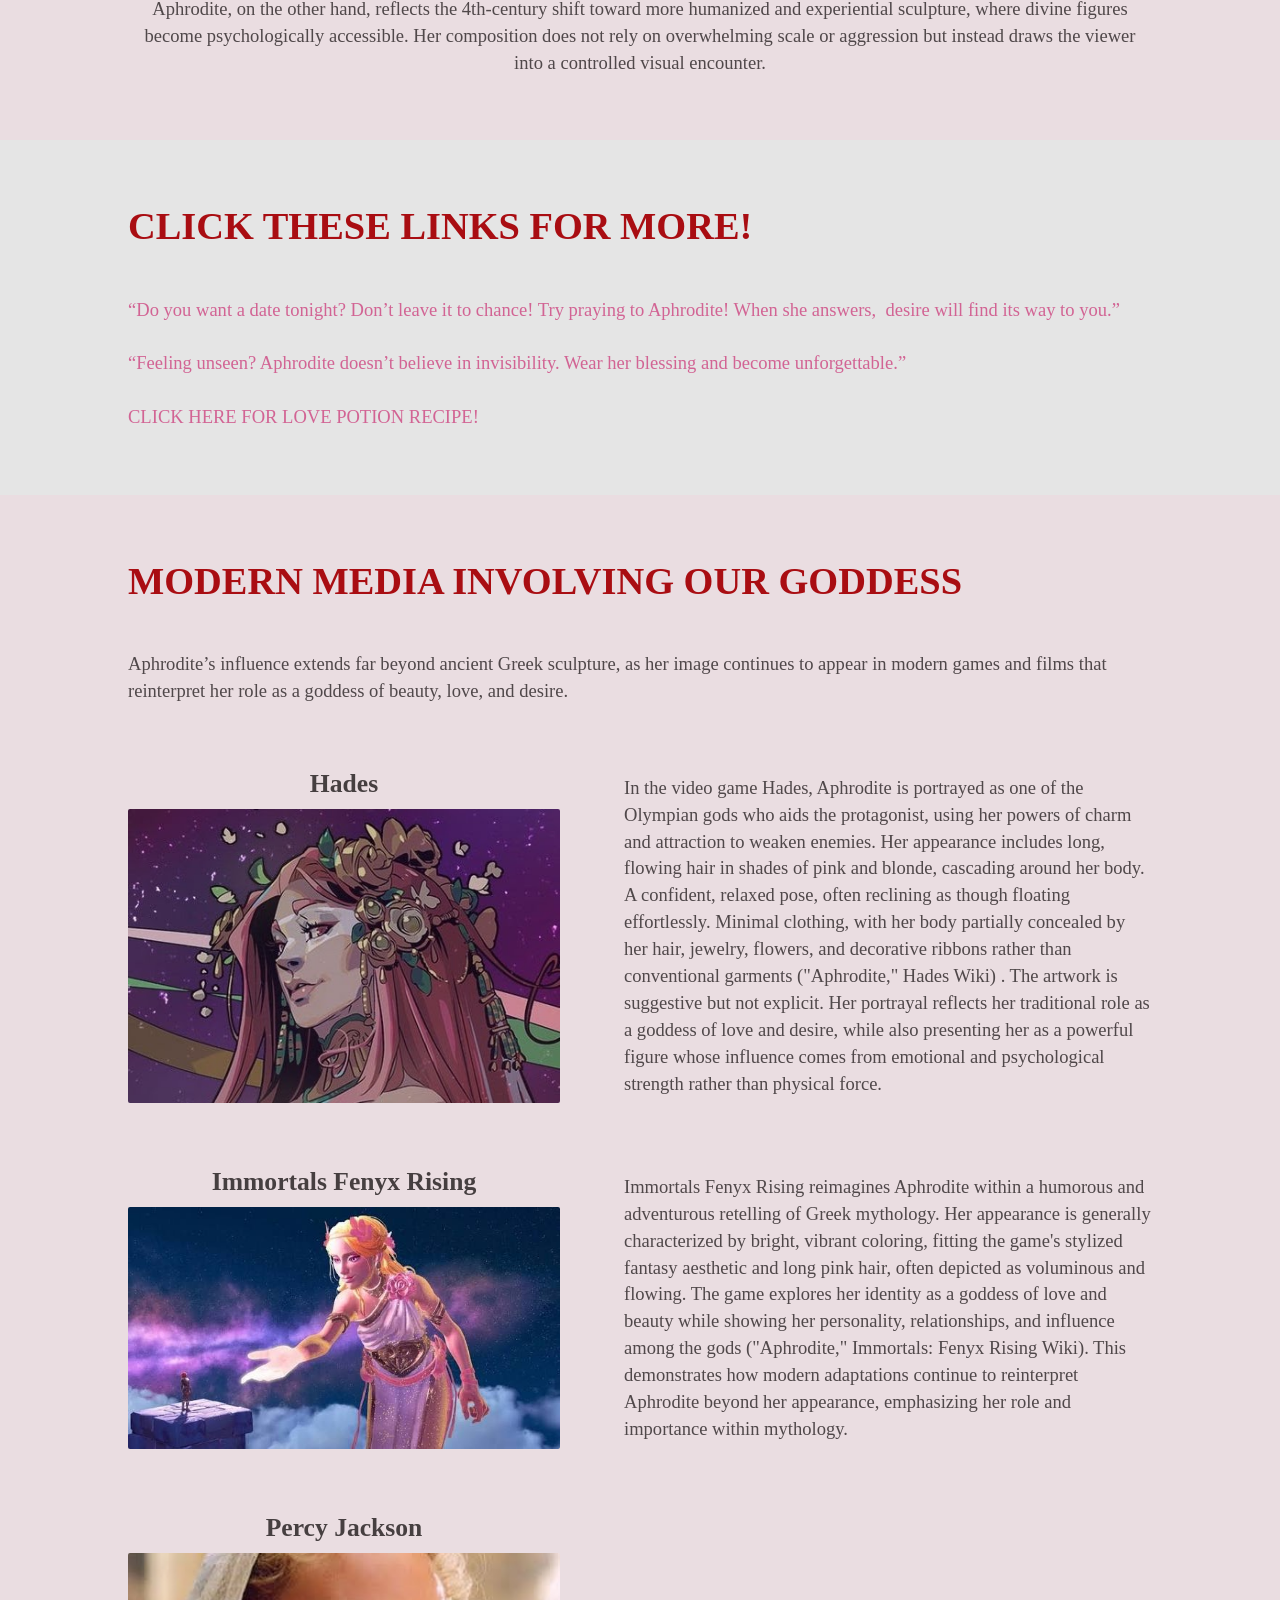
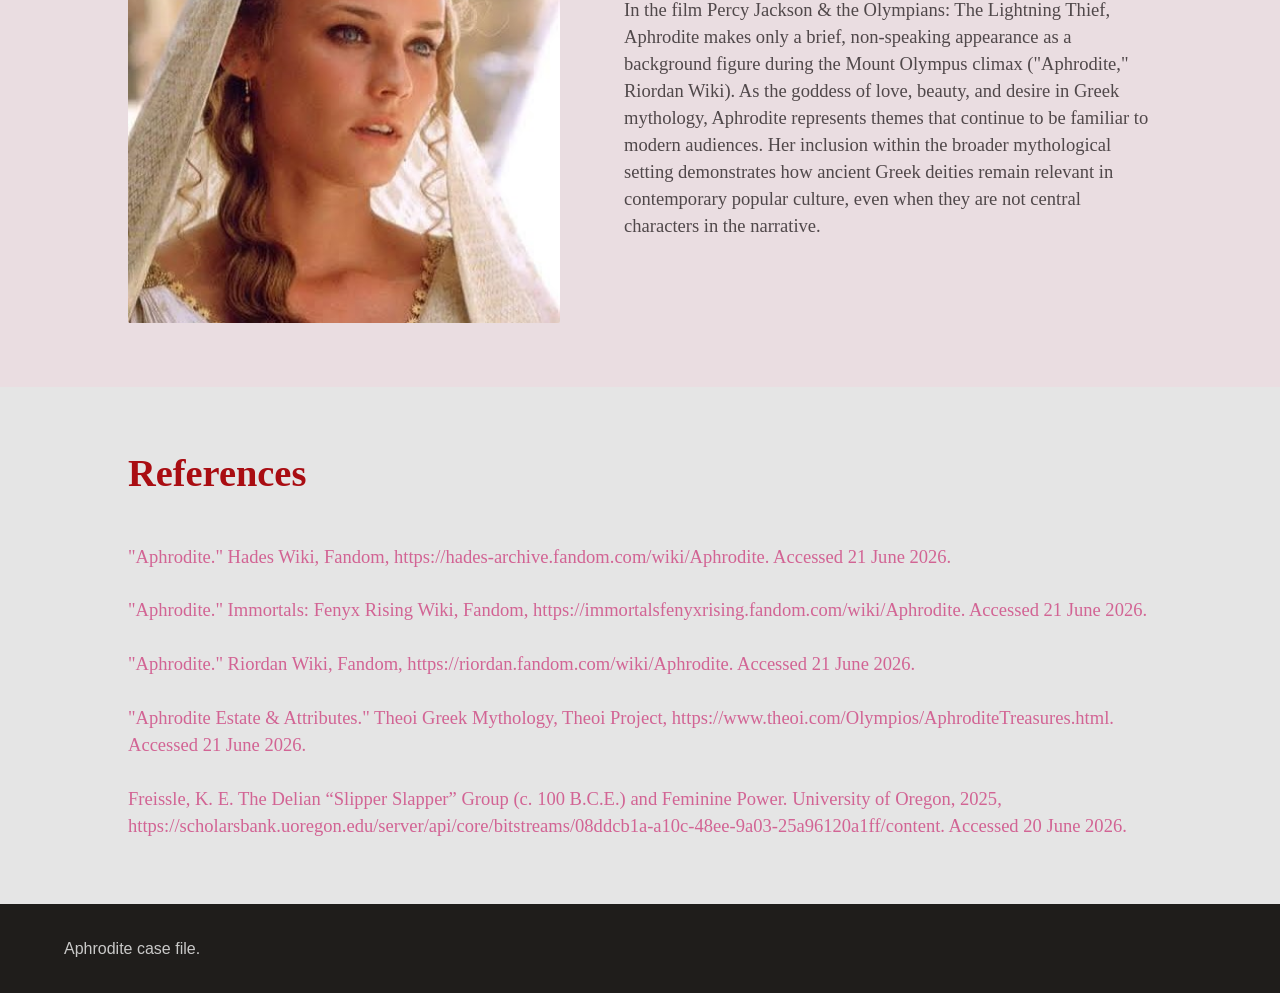
==== commit e243a95c: "Update Aphrodite page from new raw materials" ====
--- a/aphrodite.html
+++ b/aphrodite.html
@@ -15,6 +15,7 @@
     <nav aria-label="Aphrodite page navigation">
       <a href="index.html">Home</a>
       <a href="#brief">Brief</a>
+      <a href="#symbols">Symbols</a>
       <a href="#exhibits">Exhibits</a>
       <a href="#comparison">Comparison</a>
       <a href="#modern">Modern</a>
@@ -22,246 +23,189 @@
     </nav>
   </header>
 
-  <main>
-    <section class="source-hero aphrodite-source" aria-labelledby="hero-title">
-      <div class="source-hero-inner">
-        <p class="kicker">Client file 01</p>
-        <h1 id="hero-title">Aphrodite</h1>
-        <div class="hero-actions">
-          <a class="button primary" href="#exhibits">Open the Evidence</a>
-          <a class="button ghost" href="#modern">Modern Connection</a>
-        </div>
-      </div>
-    </section>
-    <section id="brief" class="band" aria-labelledby="brief-title">
-      <div class="section-heading">
-        <p class="section-label">Brief</p>
-        <h2 id="brief-title">Client File</h2>
-      </div>
-    </section>
-    <section id="exhibits" class="campaign-files" aria-labelledby="exhibits-title">
-      <div class="section-heading"><p class="section-label">Evidence exhibits</p><h2 id="exhibits-title">Exhibits</h2></div>
-      <div class="file-list">
-        <article class="campaign-file exhibit-card provided-exhibit">
-          <div class="file-content">
-            <div class="provided-images">
-              <img src="assets/gods/aphrodite/2.png" alt="">
-              <img src="assets/gods/aphrodite/3.jpg" alt="">
-              <img src="assets/gods/aphrodite/4.jpg" alt="">
-            </div>
-            <div>
-              <p class="section-label">Exhibit 01</p>
-              <h3>Opening Pitch</h3>
-              <pre class="provided-copy">Divine Rebrand Agency
-
-
-DO YOU WANT LOVE? DO YOU WISH TO BE DESIRED? WHEN WAS THE LAST TIME YOU FELT ROMANTICALLY SEEN?
-
-VOTE FOR APHRODITE NOW AS A CURE TO YOUR LACK OF LOVE, DESIRE, AND BEAUTY! 
-
-It takes a special sort of comeliness to embody the trait of beauty itself. Yet Aphrodite, radiant goddess of love and desire, makes it seem effortless. Born from seafoam and sunlight, she glides with an elegance that bends hearts before words are even spoken. Her presence alone softens the hardest of souls and awakens longing in even the most distant eyes.
-
-
-
-Aphrodite, goddess of love and beauty, is among the frequently represented female figures in ancient art, particularly in Classical and Hellenistic sculpture.  The repeated obsession she captures in creative minds over centuries is unmatched in marble, paint and mosaic. In works such as the Aphrodite of Knidos, she is often depicted in a naturalistic contrapposto stance, partially nude in a way that emphasizes both idealized anatomy and divine modesty, a contradictory depiction of both modest and display that heightens the viewer&#x27;s awareness of her form. She is thus not only a depiction of beauty, but a missionary between the planes of divine reverence and erotic fascination.  
-
-The soft curvature of her body, smooth marble surface, and downward gaze create a sense of intimacy and controlled vulnerability, marking a shift in Greek sculpture toward more humanized representations of divinity. Some scholars argue this invites contemplation, while others would say it simply makes her impossible to ignore. Either way, attention is guaranteed.
-
-&quot;Love is powerful. It can bring the gods to their knees.&quot; — Rick Riordan, The Heroes of Olympus</pre>
-            </div>
-          </div>
+  <main class="aphrodite-flow">
+    <section id="brief" class="aphro-band aphro-hero-strip" aria-labelledby="hero-title">
+      <img class="aphro-banner" src="raw_material/APHRODITE/1.png" alt="">
+      <h1 id="hero-title">DO YOU WANT LOVE? DO YOU WISH TO BE DESIRED? WHEN WAS THE LAST TIME YOU FELT ROMANTICALLY SEEN?</h1>
+      <p class="aphro-call">VOTE FOR APHRODITE NOW AS A CURE TO YOUR LACK OF LOVE, DESIRE, AND BEAUTY!</p>
+    </section>
+
+    <section class="aphro-band aphro-split">
+      <pre class="provided-copy">It takes a special sort of comeliness to embody the trait of beauty itself. Yet Aphrodite, radiant goddess of love and desire, makes it seem effortless. Born from seafoam and sunlight, she glides with an elegance that bends hearts before words are even spoken. Her presence alone softens the hardest of souls and awakens longing in even the most distant eyes.</pre>
+      <img src="raw_material/APHRODITE/3.jpg" alt="">
+    </section>
+
+    <section class="aphro-band aphro-split reverse">
+      <img src="raw_material/APHRODITE/4.jpg" alt="">
+      <pre class="provided-copy">Aphrodite, goddess of love and beauty, is among the frequently represented female figures in ancient art, particularly in Classical and Hellenistic sculpture.  The repeated obsession she captures in creative minds over centuries is unmatched in marble, paint and mosaic. In works such as the Aphrodite of Knidos, she is often depicted in a naturalistic contrapposto stance, partially nude in a way that emphasizes both idealized anatomy and divine modesty, a contradictory depiction of both modest and display that heightens the viewer's awareness of her form. She is thus not only a depiction of beauty, but a missionary between the planes of divine reverence and erotic fascination.</pre>
+    </section>
+
+    <section class="aphro-band aphro-center">
+      <pre class="provided-copy">The soft curvature of her body, smooth marble surface, and downward gaze create a sense of intimacy and controlled vulnerability, marking a shift in Greek sculpture toward more humanized representations of divinity. Some scholars argue this invites contemplation, while others would say it simply makes her impossible to ignore. Either way, attention is guaranteed.</pre>
+    </section>
+
+    <section class="aphro-band aphro-quote">
+      <pre class="provided-copy">"Love is powerful. It can bring the gods to their knees." — Rick Riordan, The Heroes of Olympus</pre>
+    </section>
+
+    <section id="symbols" class="aphro-band aphro-symbols" aria-labelledby="symbols-title">
+      <h2 id="symbols-title">Symbols of our Goddess</h2>
+      <div class="aphro-symbol-grid">
+        <article>
+          <img src="raw_material/APHRODITE/symbol-seashell.png" alt="">
+          <h3>Seashell</h3>
+          <pre class="provided-copy">"A reminder of Aphrodite’s birth from the sea." 
+
+One of the symbols most strongly associated with Aphrodite is the seashell. According to Greek mythology, Aphrodite was born from sea foam and emerged from the waters fully grown, arriving at shore upon a shell. Because of this origin story, seashells became sacred to the goddess and symbolized beauty, fertility, love, and creation. In Greek and Roman art, Aphrodite is often depicted standing beside or upon a shell, emphasizing her divine birth and connection to the sea. The seashell remains one of her most recognizable attributes and continues to symbolize femininity, beauty, and romance today.</pre>
         </article>
-        <article class="campaign-file exhibit-card provided-exhibit">
-          <div class="file-content">
-            <div class="provided-images">
-              <img src="assets/gods/aphrodite/5.jpg" alt="">
-            </div>
-            <div>
-              <p class="section-label">Exhibit 02</p>
-              <h3>Aphrodite of Knidos</h3>
-              <pre class="provided-copy">SOME DAZZLING WORKS OF ART DONE OF OUR GODDESS
-
-The Aphrodite of Knidos, created by the sculptor Praxiteles in the 4th century BCE, is considered one of the most important breakthroughs in Classical Greek sculpture. Praxiteles is known for introducing softer, more sensual forms compared to earlier rigid Classical ideals, and the Knidian Aphrodite is the clearest example of this shift. 
-
-The statue is often identified as the first major nude female statue in Greek art, marking a radical departure from earlier traditions where female divinities were typically shown fully clothed. This connects to the broader 4th-century movement away from strict idealized abstraction toward more naturalistic and human-centered representation. Although Aphrodite is a goddess, she is captured here in an intimate, almost human moment, covering herself as if interrupted in her moment of preparing for a bath. 
-
-Formally, the statue uses contrapposto, with a shifting weight that creates a naturalistic S-curve in the body. This reflects the Classical concern with rhythm (rhythmos) and movement. Simultaneously, her modest gesture creates a tension between concealment and display: by covering herself, the eternal goddess appears mortal and vulnerable, and draws attention to the body she tries to hide. The viewer almost feels intrusive, as though witnessing a private moment, highlighting the statue&#x27;s ability to balance divine modesty, sensuality and human immediacy.
-
-The statue is strong evidence for Aphrodite&#x27;s lasting influence over the heart of mankind. Praxiteles turned her into the image of beauty itself: graceful, desirable, untouchable yet impossibe to ignore. A relic of ancient worship persists into the modern era, echoing a simple message: desire still rules.
-
-
-&quot;The Aphrodite of Knidos&quot; (4th century BCE)
-
-
-“Slipper Slapper” (c. 100 B.C.E.)
-
-In the Slipper Slapper created in 100 B.C.E by an unknown artist, Aphrodite stands in a calm, controlled contrapposto pose, while Pan, the god of wild shepherds and flocks, reaches toward her in a moment of physical desire. Pan is seated on a stump-like support draped with an animal skin, which serves as a cushion. He is positioned near Aphrodite, nearly straddling her (Freissle, 2025, p. 12). He grasps her left hand, which is covering her pubic area in an attempt to reject his advances. Aphrodite’s expression and posture remain composed and detached, her face showing a slight grimace of disgust. She raises a slipper, ready to strike the goat god.
-
-Here, Aphrodite is not simply an objective of a desire, but a feminine figure of control. Although Pan attempts to approach her physically, Aphrodite remains visually and emotionally dominant. Her nudity does not weaken her authority; her composed posture and decisive gesture make clear that beauty belongs to her. Pan represents uncontrolled physical instinct, but Aphrodite refuses to be overtaken by it. She remains graceful and firmly in command of her figure. 
-
-Eros, Aphrodite&#x27;s son, appears between them and attempts to separate the interaction. His presence reminds the viewer that love and desire belong to Aphrodite&#x27;s divine family and authority. Even desire itself acts in support of her boundaries. 
-
-Her feminine power is on full display. She is not merely desired, but respected, defended and obeyed.
-
-Pan’s role is to represent a very different kind of desire. His body is heavily textured and bestial, with goat legs, horns, and a tense, forward-leaning posture that contrasts sharply with Aphrodite’s smooth and idealized form. He brings a raw, uncontrolled energy stemming from his status as a rustic god associated with shepherds, the wilderness and animal nature. Simultaneously, he is lower, seated and physically awkward, making him appear less dignified despite his advances. His posture almost comes off as comedic, looking impulsive and ridiculous, unable to match her authority and grace. He acts boldly, but holds no control. 
-
-What makes this sculpture particularly interesting is how it visualizes femininity and desire as forces governed by divine authority rather than something freely accessible. Aphrodite is presented not as passive or vulnerable, but as fully in control of the situation, reinforcing her status as a powerful and authoritative figure. She is resisting objectification and actively directing the interaction, embodying the idea that attraction and desire ultimately revolve around her influence and agency.
-
-The statue reminds us of what it means to be the goddess of beauty. Desire is her domain. She inspires it and sets its limits. Aphrodite demonstrates that femininity is not something to be conquered or dominated, but something owned by the individual.
-
- Beauty may attract attention, but true power belongs to the woman that controls it.
-
-
-
-
-NOT CONVINCED? WELL, LETS COMPARE HER TO SOME OTHER GODS!
-
-Let&#x27;s compare The Aphrodite of Knidos by Praxiteles with the Zeus (or Poseidon) of Artemision. These two sculptures reveal two dramatically different approaches to representing the divine in Classical Greek art. While one emphasizes overwhelming strength and action, the other presents divinity through beauty, restraint, and the quiet power of presence. These two sculptures demonstrate how Greek artists explored different ways a god could command the attention of the viewer.
-
-The Zeus of Artemision, a large bronze sculpture dating to around 460 B.C., presents divine power through movement, physical force and spatial command. It captures the god at the peak of physical intensity. His arm extends outward, frozen in the moment before he releases his weapon, creating a sense of unstoppable force. The wide stance, engaged musculature, and open composition emphasize movement and dominance, emphasizing Zeus as an active and commanding ruler. His authority is expressed through outward force, his body projecting power into the surrounding space. Because of the dynamic pose, the sculpture cannot be fully understood from a single viewpoint. The viewer must move around the figure to fully experience its form and impact, as its dynamic posture unfolds differently from multiple angles and cannot be understood from a single fixed viewpoint. His divinity is thus communicated through physical dominance, dramatic motion and the anticipation of action.
-
-
-Zeus’s masculinity is displayed through conquest and action, but Aphrodite’s influence requires no weapon or gesture. 
-
-Why worship a god who must raise a weapon to prove his power, when Aphrodite can command the world with nothing but her presence? Zeus may rule through strength, but Aphrodite rules through beauty, desire, and influence. His power is shown in a single moment of action, hers exists simply by being seen.
-
-
-The Aphrodite of Knidos, sculpted by Praxiteles of Athens around the 4th century BCE, presents a very different model of divine presence Classical Greek culture. Rather than emphasizing warfare, command or physical domination, the sculpture captures her power through beauty, desire, and the ability to inspire human emotion. The sculpture’s depicts the goddess nude, in a private moment associated with bathing, creating a more intimate relationship between the viewer and the divine figure. Her relaxed contrapposto stance, with its gentle curve and relaxed posture, emphasizes harmony and idealized feminine beauty rather than physical strength. Unlike the Zeus of Artemision, whose meaning depends on movement through space, the Aphrodite of Knidos is more self-contained and frontal, allowing the viewer to appreciate the body as a complete and unified image. Her power is not shown through violent action, but through the ability to attract, captivate, and inspire desire. The popularity of the Aphrodite of Knidos demonstrates how her image became a representation of feminine beauty and divine influence.
-
-From a formal perspective, Zeus embodies an earlier Classical emphasis on heroic anatomy and rhythmos pushed to dramatic extremes. However, this emphasis on action comes at the cost of intimacy. This statue feels stagnant in emotion.
-
-Aphrodite, on the other hand, reflects the 4th-century shift toward more humanized and experiential sculpture, where divine figures become psychologically accessible. Her composition does not rely on overwhelming scale or aggression but instead draws the viewer into a controlled visual encounter.
-
-CLICK THESE LINKS FOR MORE! (they&#x27;re not actually links)
-
-“Do you want a date tonight? Don’t leave it to chance! Try praying to Aphrodite! When she answers,  desire will find its way to you.”
-
-“Feeling unseen? Aphrodite doesn’t believe in invisibility. Wear her blessing and become unforgettable.”
-
-CLICK HERE FOR LOVE POTION RECIPE! 
-
-MODERN MEDIA INVOLVING OUR GODDESS
-
-Aphrodite’s influence extends far beyond ancient Greek sculpture, as her image continues to appear in modern games and films that reinterpret her role as a goddess of beauty, love, and desire. 
-
-HADES
-
-
-In the video game Hades, Aphrodite is portrayed as one of the Olympian gods who aids the protagonist, using her powers of charm and attraction to weaken enemies. Her appearance includes long, flowing hair in shades of pink and blonde, cascading around her body. A confident, relaxed pose, often reclining as though floating effortlessly. Minimal clothing, with her body partially concealed by her hair, jewelry, flowers, and decorative ribbons rather than conventional garments. The artwork is suggestive but not explicit. Her portrayal reflects her traditional role as a goddess of love and desire, while also presenting her as a powerful figure whose influence comes from emotional and psychological strength rather than physical force. 
-
-Immortals Fenyx Rising
-
-
-Immortals Fenyx Rising reimagines Aphrodite within a humorous and adventurous retelling of Greek mythology. Her appearance is generally characterized by bright, vibrant coloring, fitting the game&#x27;s stylized fantasy aesthetic and long pink hair, often depicted as voluminous and flowing. The game explores her identity as a goddess of love and beauty while showing her personality, relationships, and influence among the gods. This demonstrates how modern adaptations continue to reinterpret Aphrodite beyond her appearance, emphasizing her role and importance within mythology. 
-
-PERCY JACKSON
-
-
-In the film Percy Jackson &amp; the Olympians: The Lightning Thief, Aphrodite does not make a direct on-screen appearance. However, her presence is implied through the film&#x27;s adaptation of Greek mythology, where the Olympian gods remain important figures within the story&#x27;s world. As the goddess of love, beauty, and desire in Greek mythology, Aphrodite represents themes that continue to be familiar to modern audiences. Her inclusion within the broader mythological setting demonstrates how ancient Greek deities remain relevant in contemporary popular culture, even when they are not central characters in the narrative.
-
-References:
-
-1. Freissle KE. The Delian “slipper slapper” group (c. 100 B.C.E.) and feminine power by. Scholarsbank. 2025 [accessed 2026 Jun 20]. 
-
-https://scholarsbank.uoregon.edu/server/api/core/bitstreams/08ddcb1a-a10c-48ee-9a03-25a96120a1ff/content</pre>
-            </div>
-          </div>
+        <article>
+          <img src="raw_material/APHRODITE/symbol-golden-apple.png" alt="">
+          <h3>Golden Apple</h3>
+          <pre class="provided-copy">"A prize that sparked the judgment of Paris."
+The golden apple's connection to the goddess comes from the myth of the Judgment of Paris, in which Eris, the goddess of discord, threw a golden apple inscribed “for the fairest” among the gods. Hera, Athena, and Aphrodite each claimed the prize, and the Trojan prince Paris was chosen to decide the winner. Aphrodite promised him the love of the most beautiful woman in the world, Helen of Sparta, and was awarded the apple. Because of this story, the golden apple became a symbol of beauty, desire, and Aphrodite’s power over love and attraction.</pre>
         </article>
-        <article class="campaign-file exhibit-card provided-exhibit">
-          <div class="file-content">
-            <div class="provided-images">
-              <img src="assets/gods/aphrodite/6.jpg" alt="">
-              <img src="assets/gods/aphrodite/7.png" alt="">
-              <img src="assets/gods/aphrodite/8.jpg" alt="">
-              <img src="assets/gods/aphrodite/9.png" alt="">
-            </div>
-            <div>
-              <p class="section-label">Exhibit 03</p>
-              <h3>Slipper Slapper</h3>
-              <pre class="provided-copy"></pre>
-            </div>
-          </div>
+        <article>
+          <img src="raw_material/APHRODITE/symbol-roses.png" alt="">
+          <h3>Roses</h3>
+          <pre class="provided-copy">"A flower sacred to the goddess of love and beauty."
+
+In Greek mythology, the rose was closely connected to the goddess because of its beauty, fragrance, and delicate appearance. Some myths tell that red roses sprang from the ground where Aphrodite mourned her beloved Adonis, forever linking the flower to love and passion. Roses frequently appear in Greek and Roman art depicting Aphrodite, often woven into garlands or surrounding the goddess. Over time, the rose became a universal symbol of romance, beauty, and affection, reflecting the qualities Aphrodite embodied.</pre>
         </article>
       </div>
     </section>
-    <section id="comparison" class="campaign-files" aria-labelledby="comparison-title">
-      <div class="section-heading"><p class="section-label">Comparison</p><h2 id="comparison-title">Comparison</h2></div>
-      <div class="file-list">
-        <article class="campaign-file exhibit-card provided-exhibit">
-          <div class="file-content">
-            <div class="provided-images">
-              <img src="assets/gods/aphrodite/10.jpg" alt="">
-              <img src="assets/gods/aphrodite/11.jpg" alt="">
-            </div>
-            <div>
-              <p class="section-label">Exhibit 04</p>
-              <h3>Comparison</h3>
-              <pre class="provided-copy">NOT CONVINCED? WELL, LETS COMPARE HER TO SOME OTHER GODS!
-
-Let&#x27;s compare The Aphrodite of Knidos by Praxiteles with the Zeus (or Poseidon) of Artemision. These two sculptures reveal two dramatically different approaches to representing the divine in Classical Greek art. While one emphasizes overwhelming strength and action, the other presents divinity through beauty, restraint, and the quiet power of presence. These two sculptures demonstrate how Greek artists explored different ways a god could command the attention of the viewer.
-
-The Zeus of Artemision, a large bronze sculpture dating to around 460 B.C., presents divine power through movement, physical force and spatial command. It captures the god at the peak of physical intensity. His arm extends outward, frozen in the moment before he releases his weapon, creating a sense of unstoppable force. The wide stance, engaged musculature, and open composition emphasize movement and dominance, emphasizing Zeus as an active and commanding ruler. His authority is expressed through outward force, his body projecting power into the surrounding space. Because of the dynamic pose, the sculpture cannot be fully understood from a single viewpoint. The viewer must move around the figure to fully experience its form and impact, as its dynamic posture unfolds differently from multiple angles and cannot be understood from a single fixed viewpoint. His divinity is thus communicated through physical dominance, dramatic motion and the anticipation of action.
-
-
-Zeus’s masculinity is displayed through conquest and action, but Aphrodite’s influence requires no weapon or gesture. 
-
-Why worship a god who must raise a weapon to prove his power, when Aphrodite can command the world with nothing but her presence? Zeus may rule through strength, but Aphrodite rules through beauty, desire, and influence. His power is shown in a single moment of action, hers exists simply by being seen.
-
-
-The Aphrodite of Knidos, sculpted by Praxiteles of Athens around the 4th century BCE, presents a very different model of divine presence Classical Greek culture. Rather than emphasizing warfare, command or physical domination, the sculpture captures her power through beauty, desire, and the ability to inspire human emotion. The sculpture’s depicts the goddess nude, in a private moment associated with bathing, creating a more intimate relationship between the viewer and the divine figure. Her relaxed contrapposto stance, with its gentle curve and relaxed posture, emphasizes harmony and idealized feminine beauty rather than physical strength. Unlike the Zeus of Artemision, whose meaning depends on movement through space, the Aphrodite of Knidos is more self-contained and frontal, allowing the viewer to appreciate the body as a complete and unified image. Her power is not shown through violent action, but through the ability to attract, captivate, and inspire desire. The popularity of the Aphrodite of Knidos demonstrates how her image became a representation of feminine beauty and divine influence.
-
-From a formal perspective, Zeus embodies an earlier Classical emphasis on heroic anatomy and rhythmos pushed to dramatic extremes. However, this emphasis on action comes at the cost of intimacy. This statue feels stagnant in emotion.
-
-Aphrodite, on the other hand, reflects the 4th-century shift toward more humanized and experiential sculpture, where divine figures become psychologically accessible. Her composition does not rely on overwhelming scale or aggression but instead draws the viewer into a controlled visual encounter.
-
-CLICK THESE LINKS FOR MORE! (they&#x27;re not actually links)
-
-“Do you want a date tonight? Don’t leave it to chance! Try praying to Aphrodite! When she answers,  desire will find its way to you.”
+
+    <section id="exhibits" class="aphro-band aphro-exhibits" aria-labelledby="exhibits-title">
+      <h2 id="exhibits-title">Striking Works of Art of Our Goddess</h2>
+      <article class="aphro-split">
+        <pre class="provided-copy">The Aphrodite of Knidos, created by the sculptor Praxiteles in the 4th century BCE, is considered one of the most important breakthroughs in Classical Greek sculpture. Praxiteles is known for introducing softer, more sensual forms compared to earlier rigid Classical ideals, and the Knidian Aphrodite is the clearest example of this shift. 
+
+The statue is often identified as the first major nude female statue in Greek art, marking a radical departure from earlier traditions where female divinities were typically shown fully clothed. This connects to the broader 4th-century movement away from strict idealized abstraction toward more naturalistic and human-centered representation. Although Aphrodite is a goddess, she is captured here in an intimate, almost human moment, covering herself as if interrupted in her moment of preparing for a bath. 
+
+Formally, the statue uses contrapposto, with a shifting weight that creates a naturalistic S-curve in the body. This reflects the Classical concern with rhythm (rhythmos) and movement. Simultaneously, her modest gesture creates a tension between concealment and display: by covering herself, the eternal goddess appears mortal and vulnerable, and draws attention to the body she tries to hide. The viewer almost feels intrusive, as though witnessing a private moment, highlighting the statue's ability to balance divine modesty, sensuality and human immediacy.
+
+The statue is strong evidence for Aphrodite's lasting influence over the heart of mankind. Praxiteles turned her into the image of beauty itself: graceful, desirable, untouchable yet impossibe to ignore. A relic of ancient worship persists into the modern era, echoing a simple message: desire still rules.</pre>
+        <figure>
+          <img src="raw_material/APHRODITE/5.jpg" alt="">
+          <figcaption>"The Aphrodite of Knidos" (4th century BCE)</figcaption>
+        </figure>
+      </article>
+
+      <article class="aphro-split reverse">
+        <figure>
+          <img src="raw_material/APHRODITE/6.jpg" alt="">
+          <figcaption>“Slipper Slapper” (c. 100 B.C.E.)</figcaption>
+        </figure>
+        <pre class="provided-copy">In the Slipper Slapper created in 100 B.C.E by an unknown artist, Aphrodite stands in a calm, controlled contrapposto pose, while Pan, the god of wild shepherds and flocks, reaches toward her in a moment of physical desire. Pan is seated on a stump-like support draped with an animal skin, which serves as a cushion. He is positioned near Aphrodite, nearly straddling her (Freissle, 2025, p. 12). He grasps her left hand, which is covering her pubic area in an attempt to reject his advances. Aphrodite’s expression and posture remain composed and detached, her face showing a slight grimace of disgust. She raises a slipper, ready to strike the goat god.
+
+Here, Aphrodite is not simply an objective of a desire, but a feminine figure of control. Although Pan attempts to approach her physically, Aphrodite remains visually and emotionally dominant. Her nudity does not weaken her authority; her composed posture and decisive gesture make clear that beauty belongs to her. Pan represents uncontrolled physical instinct, but Aphrodite refuses to be overtaken by it. She remains graceful and firmly in command of her figure. 
+
+Eros, Aphrodite's son, appears between them and attempts to separate the interaction. His presence reminds the viewer that love and desire belong to Aphrodite's divine family and authority. Even desire itself acts in support of her boundaries. 
+
+Her feminine power is on full display. She is not merely desired, but respected, defended and obeyed.</pre>
+      </article>
+
+      <article class="aphro-split">
+        <pre class="provided-copy">Pan’s role is to represent a very different kind of desire. His body is heavily textured and bestial, with goat legs, horns, and a tense, forward-leaning posture that contrasts sharply with Aphrodite’s smooth and idealized form. He brings a raw, uncontrolled energy stemming from his status as a rustic god associated with shepherds, the wilderness and animal nature. Simultaneously, he is lower, seated and physically awkward, making him appear less dignified despite his advances. His posture almost comes off as comedic, looking impulsive and ridiculous, unable to match her authority and grace. He acts boldly, but holds no control. 
+
+What makes this sculpture particularly interesting is how it visualizes femininity and desire as forces governed by divine authority rather than something freely accessible. Aphrodite is presented not as passive or vulnerable, but as fully in control of the situation, reinforcing her status as a powerful and authoritative figure. She is resisting objectification and actively directing the interaction, embodying the idea that attraction and desire ultimately revolve around her influence and agency.
+
+The statue reminds us of what it means to be the goddess of beauty. Desire is her domain. She inspires it and sets its limits. Aphrodite demonstrates that femininity is not something to be conquered or dominated, but something owned by the individual.
+
+ Beauty may attract attention, but true power belongs to the woman that controls it.</pre>
+        <div class="aphro-stacked-images">
+          <img src="raw_material/APHRODITE/7.png" alt="">
+          <img src="raw_material/APHRODITE/8.jpg" alt="">
+        </div>
+      </article>
+
+      <img class="aphro-wide" src="raw_material/APHRODITE/9.png" alt="">
+    </section>
+
+    <section id="comparison" class="aphro-band aphro-comparison" aria-labelledby="comparison-title">
+      <h2 id="comparison-title">NOT CONVINCED? WELL, LETS COMPARE HER TO SOME OTHER GODS!</h2>
+      <pre class="provided-copy">Let's compare The Aphrodite of Knidos by Praxiteles with the Zeus (or Poseidon) of Artemision. These two sculptures reveal two dramatically different approaches to representing the divine in Classical Greek art. While one emphasizes overwhelming strength and action, the other presents divinity through beauty, restraint, and the quiet power of presence. These two sculptures demonstrate how Greek artists explored different ways a god could command the attention of the viewer.</pre>
+
+      <article class="aphro-split">
+        <pre class="provided-copy">The Zeus of Artemision, a large bronze sculpture dating to around 460 B.C., presents divine power through movement, physical force and spatial command. It captures the god at the peak of physical intensity. His arm extends outward, frozen in the moment before he releases his weapon, creating a sense of unstoppable force. The wide stance, engaged musculature, and open composition emphasize movement and dominance, emphasizing Zeus as an active and commanding ruler. His authority is expressed through outward force, his body projecting power into the surrounding space. Because of the dynamic pose, the sculpture cannot be fully understood from a single viewpoint. The viewer must move around the figure to fully experience its form and impact, as its dynamic posture unfolds differently from multiple angles and cannot be understood from a single fixed viewpoint. His divinity is thus communicated through physical dominance, dramatic motion and the anticipation of action.</pre>
+        <figure>
+          <img src="raw_material/APHRODITE/10.jpg" alt="">
+          <figcaption>The Zeus of Artemision (460 B.C.)</figcaption>
+        </figure>
+      </article>
+
+      <section class="aphro-center">
+        <pre class="provided-copy">Zeus’s masculinity is displayed through conquest and action, but Aphrodite’s influence requires no weapon or gesture. 
+
+Why worship a god who must raise a weapon to prove his power, when Aphrodite can command the world with nothing but her presence? Zeus may rule through strength, but Aphrodite rules through beauty, desire, and influence. His power is shown in a single moment of action, hers exists simply by being seen.</pre>
+      </section>
+
+      <article class="aphro-split reverse">
+        <figure>
+          <img src="raw_material/APHRODITE/11.jpg" alt="">
+          <figcaption>"The Aphrodite of Knidos" (4th century BCE)</figcaption>
+        </figure>
+        <pre class="provided-copy">The Aphrodite of Knidos, sculpted by Praxiteles of Athens around the 4th century BCE, presents a very different model of divine presence Classical Greek culture. Rather than emphasizing warfare, command or physical domination, the sculpture captures her power through beauty, desire, and the ability to inspire human emotion. The sculpture’s depicts the goddess nude, in a private moment associated with bathing, creating a more intimate relationship between the viewer and the divine figure. Her relaxed contrapposto stance, with its gentle curve and relaxed posture, emphasizes harmony and idealized feminine beauty rather than physical strength. Unlike the Zeus of Artemision, whose meaning depends on movement through space, the Aphrodite of Knidos is more self-contained and frontal, allowing the viewer to appreciate the body as a complete and unified image. Her power is not shown through violent action, but through the ability to attract, captivate, and inspire desire. The popularity of the Aphrodite of Knidos demonstrates how her image became a representation of feminine beauty and divine influence.</pre>
+      </article>
+
+      <section class="aphro-center">
+        <pre class="provided-copy">From a formal perspective, Zeus embodies an earlier Classical emphasis on heroic anatomy and rhythmos pushed to dramatic extremes. However, this emphasis on action comes at the cost of intimacy. This statue feels stagnant in emotion.
+
+Aphrodite, on the other hand, reflects the 4th-century shift toward more humanized and experiential sculpture, where divine figures become psychologically accessible. Her composition does not rely on overwhelming scale or aggression but instead draws the viewer into a controlled visual encounter.</pre>
+      </section>
+    </section>
+
+    <section class="aphro-band aphro-links">
+      <h2>CLICK THESE LINKS FOR MORE!</h2>
+      <pre class="provided-copy">“Do you want a date tonight? Don’t leave it to chance! Try praying to Aphrodite! When she answers,  desire will find its way to you.”
 
 “Feeling unseen? Aphrodite doesn’t believe in invisibility. Wear her blessing and become unforgettable.”
 
 CLICK HERE FOR LOVE POTION RECIPE!</pre>
-            </div>
-          </div>
-        </article>
-      </div>
-    </section>
-    <section id="modern" class="campaign-files modern-section" aria-labelledby="modern-title">
-      <div class="section-heading">
-        <p class="section-label">Modern connection</p>
-        <h2 id="modern-title">Modern Connection</h2>
-      </div>
-      <pre class="provided-copy">MODERN MEDIA INVOLVING OUR GODDESSMODERN MEDIA INVOLVING OUR GODDESS
-
-Aphrodite’s influence extends far beyond ancient Greek sculpture, as her image continues to appear in modern games and films that reinterpret her role as a goddess of beauty, love, and desire. 
-
-HADES
-
-
-In the video game Hades, Aphrodite is portrayed as one of the Olympian gods who aids the protagonist, using her powers of charm and attraction to weaken enemies. Her appearance includes long, flowing hair in shades of pink and blonde, cascading around her body. A confident, relaxed pose, often reclining as though floating effortlessly. Minimal clothing, with her body partially concealed by her hair, jewelry, flowers, and decorative ribbons rather than conventional garments. The artwork is suggestive but not explicit. Her portrayal reflects her traditional role as a goddess of love and desire, while also presenting her as a powerful figure whose influence comes from emotional and psychological strength rather than physical force. 
-
-Immortals Fenyx Rising
-
-
-Immortals Fenyx Rising reimagines Aphrodite within a humorous and adventurous retelling of Greek mythology. Her appearance is generally characterized by bright, vibrant coloring, fitting the game&#x27;s stylized fantasy aesthetic and long pink hair, often depicted as voluminous and flowing. The game explores her identity as a goddess of love and beauty while showing her personality, relationships, and influence among the gods. This demonstrates how modern adaptations continue to reinterpret Aphrodite beyond her appearance, emphasizing her role and importance within mythology. 
-
-PERCY JACKSON
-
-
-In the film Percy Jackson &amp; the Olympians: The Lightning Thief, Aphrodite does not make a direct on-screen appearance. However, her presence is implied through the film&#x27;s adaptation of Greek mythology, where the Olympian gods remain important figures within the story&#x27;s world. As the goddess of love, beauty, and desire in Greek mythology, Aphrodite represents themes that continue to be familiar to modern audiences. Her inclusion within the broader mythological setting demonstrates how ancient Greek deities remain relevant in contemporary popular culture, even when they are not central characters in the narrative.</pre>
-    </section>
-    <section id="receipts" class="references" aria-labelledby="receipts-title">
-      <div class="section-heading">
-        <p class="section-label">References</p>
-        <h2 id="receipts-title">References</h2>
-      </div>
-      <pre class="provided-copy">References:
-
-1. Freissle KE. The Delian “slipper slapper” group (c. 100 B.C.E.) and feminine power by. Scholarsbank. 2025 [accessed 2026 Jun 20]. 
-
-https://scholarsbank.uoregon.edu/server/api/core/bitstreams/08ddcb1a-a10c-48ee-9a03-25a96120a1ff/content</pre>
+    </section>
+
+    <section id="modern" class="aphro-band aphro-modern" aria-labelledby="modern-title">
+      <h2 id="modern-title">MODERN MEDIA INVOLVING OUR GODDESS</h2>
+      <pre class="provided-copy aphro-modern-intro">Aphrodite’s influence extends far beyond ancient Greek sculpture, as her image continues to appear in modern games and films that reinterpret her role as a goddess of beauty, love, and desire.</pre>
+
+      <article class="aphro-split reverse">
+        <div>
+          <h3>Hades</h3>
+          <img src="raw_material/APHRODITE/12.jpg" alt="">
+        </div>
+        <pre class="provided-copy">In the video game Hades, Aphrodite is portrayed as one of the Olympian gods who aids the protagonist, using her powers of charm and attraction to weaken enemies. Her appearance includes long, flowing hair in shades of pink and blonde, cascading around her body. A confident, relaxed pose, often reclining as though floating effortlessly. Minimal clothing, with her body partially concealed by her hair, jewelry, flowers, and decorative ribbons rather than conventional garments ("Aphrodite," Hades Wiki) . The artwork is suggestive but not explicit. Her portrayal reflects her traditional role as a goddess of love and desire, while also presenting her as a powerful figure whose influence comes from emotional and psychological strength rather than physical force.</pre>
+      </article>
+
+      <article class="aphro-split reverse">
+        <div>
+          <h3>Immortals Fenyx Rising</h3>
+          <img src="raw_material/APHRODITE/13.jpg" alt="">
+        </div>
+        <pre class="provided-copy">Immortals Fenyx Rising reimagines Aphrodite within a humorous and adventurous retelling of Greek mythology. Her appearance is generally characterized by bright, vibrant coloring, fitting the game's stylized fantasy aesthetic and long pink hair, often depicted as voluminous and flowing. The game explores her identity as a goddess of love and beauty while showing her personality, relationships, and influence among the gods ("Aphrodite," Immortals: Fenyx Rising Wiki). This demonstrates how modern adaptations continue to reinterpret Aphrodite beyond her appearance, emphasizing her role and importance within mythology.</pre>
+      </article>
+
+      <article class="aphro-split reverse">
+        <div>
+          <h3>Percy Jackson</h3>
+          <img src="raw_material/APHRODITE/14.jpg" alt="">
+        </div>
+        <pre class="provided-copy">In the film Percy Jackson &amp; the Olympians: The Lightning Thief, Aphrodite makes only a brief, non-speaking appearance as a background figure during the Mount Olympus climax ("Aphrodite," Riordan Wiki). As the goddess of love, beauty, and desire in Greek mythology, Aphrodite represents themes that continue to be familiar to modern audiences. Her inclusion within the broader mythological setting demonstrates how ancient Greek deities remain relevant in contemporary popular culture, even when they are not central characters in the narrative.</pre>
+      </article>
+    </section>
+
+    <section id="receipts" class="aphro-band aphro-references" aria-labelledby="receipts-title">
+      <h2 id="receipts-title">References</h2>
+      <pre class="provided-copy">"Aphrodite." Hades Wiki, Fandom, https://hades-archive.fandom.com/wiki/Aphrodite. Accessed 21 June 2026.
+
+"Aphrodite." Immortals: Fenyx Rising Wiki, Fandom, https://immortalsfenyxrising.fandom.com/wiki/Aphrodite. Accessed 21 June 2026.
+
+"Aphrodite." Riordan Wiki, Fandom, https://riordan.fandom.com/wiki/Aphrodite. Accessed 21 June 2026.
+
+"Aphrodite Estate & Attributes." Theoi Greek Mythology, Theoi Project, https://www.theoi.com/Olympios/AphroditeTreasures.html. Accessed 21 June 2026.
+
+Freissle, K. E. The Delian “Slipper Slapper” Group (c. 100 B.C.E.) and Feminine Power. University of Oregon, 2025, https://scholarsbank.uoregon.edu/server/api/core/bitstreams/08ddcb1a-a10c-48ee-9a03-25a96120a1ff/content. Accessed 20 June 2026.</pre>
     </section>
   </main>
+
   <footer><p>Aphrodite case file.</p></footer>
   <script src="script.js"></script>
 </body>
--- a/styles.css
+++ b/styles.css
@@ -311,7 +311,7 @@
 .source-hero.demeter-source {
   background:
     linear-gradient(90deg, rgba(31, 39, 18, 0.92), rgba(56, 54, 28, 0.42)),
-    url("https://upload.wikimedia.org/wikipedia/commons/2/20/Great_Eleusinian_Relief.jpg") center 18% / cover;
+    url("raw_material/demeter/Great%20Eleusinian%20Relief.jpg") center 18% / cover;
 }
 
 .source-hero-inner {
@@ -886,6 +886,10 @@
     #fff;
 }
 
+.promise-copy[hidden] {
+  display: none;
+}
+
 .promise-copy p:last-child {
   color: var(--muted);
   font-size: 1.08rem;
@@ -1032,6 +1036,188 @@
   background: #e7f4f2;
   color: #24524f;
   font-weight: 700;
+}
+
+.aphrodite-flow {
+  --aphro-bg: #eadde1;
+  --aphro-soft: #e5e5e5;
+  --aphro-text: #50484a;
+  background: var(--aphro-bg);
+  color: var(--aphro-text);
+  font-family: Georgia, "Times New Roman", serif;
+}
+
+.aphrodite-flow h1,
+.aphrodite-flow h2,
+.aphrodite-flow h3 {
+  font-family: Georgia, "Times New Roman", serif;
+}
+
+.aphrodite-flow h1 {
+  max-width: 900px;
+  margin: 0 auto;
+  color: #a90d12;
+  font-size: clamp(1.7rem, 3vw, 2.5rem);
+  line-height: 1.25;
+  text-align: center;
+}
+
+.aphrodite-flow h2 {
+  color: #a90d12;
+  font-size: clamp(1.8rem, 3vw, 3rem);
+  line-height: 1.15;
+}
+
+.aphrodite-flow h3 {
+  color: #463f40;
+  font-size: clamp(1.3rem, 2vw, 1.8rem);
+  text-align: center;
+}
+
+.aphrodite-flow .provided-copy {
+  color: inherit;
+  font-family: Georgia, "Times New Roman", serif;
+  font-size: clamp(1.02rem, 1.45vw, 1.25rem);
+  line-height: 1.45;
+}
+
+.aphro-band {
+  padding: clamp(2.5rem, 5vw, 4.5rem) clamp(1rem, 10vw, 15rem);
+}
+
+.aphro-band:nth-child(odd) {
+  background: var(--aphro-soft);
+}
+
+.aphro-band:nth-child(even) {
+  background: var(--aphro-bg);
+}
+
+.aphro-hero-strip {
+  display: grid;
+  gap: clamp(2rem, 4vw, 4rem);
+  justify-items: center;
+  padding-top: clamp(3rem, 6vw, 5rem);
+}
+
+.aphro-banner {
+  width: min(1180px, 100%);
+  max-height: 7rem;
+  object-fit: cover;
+}
+
+.aphro-call {
+  margin: 0;
+  color: #c95185;
+  font-family: Georgia, "Times New Roman", serif;
+  font-size: clamp(1rem, 1.6vw, 1.35rem);
+  font-weight: 700;
+  text-align: center;
+}
+
+.aphro-split {
+  display: grid;
+  grid-template-columns: minmax(0, 1.1fr) minmax(16rem, 0.9fr);
+  gap: clamp(2rem, 5vw, 4rem);
+  align-items: center;
+}
+
+.aphro-split.reverse {
+  grid-template-columns: minmax(16rem, 0.9fr) minmax(0, 1.1fr);
+}
+
+.aphro-split img,
+.aphro-symbol-grid img,
+.aphro-modern img {
+  width: 100%;
+  border-radius: 2px;
+  object-fit: cover;
+}
+
+.aphro-split figure {
+  margin: 0;
+}
+
+.aphro-split figcaption {
+  margin-top: 0.8rem;
+  color: #50484a;
+  font-size: 1.05rem;
+}
+
+.aphro-center {
+  text-align: center;
+}
+
+.aphro-center .provided-copy {
+  max-width: 1020px;
+  margin: 0 auto;
+}
+
+.aphro-quote .provided-copy {
+  color: #d26494;
+  font-style: italic;
+  text-align: center;
+}
+
+.aphro-symbols h2 {
+  margin: 0 0 2.25rem;
+  text-align: center;
+  text-decoration: underline;
+}
+
+.aphro-symbol-grid {
+  display: grid;
+  grid-template-columns: repeat(3, minmax(0, 1fr));
+  gap: clamp(1.5rem, 3vw, 2.5rem);
+}
+
+.aphro-symbol-grid article {
+  display: grid;
+  align-content: start;
+  gap: 1rem;
+}
+
+.aphro-symbol-grid img {
+  aspect-ratio: 1 / 1;
+}
+
+.aphro-symbol-grid .provided-copy {
+  color: #d26494;
+  text-align: center;
+}
+
+.aphro-exhibits h2,
+.aphro-comparison h2,
+.aphro-links h2,
+.aphro-modern h2,
+.aphro-references h2 {
+  margin: 0 0 clamp(2rem, 4vw, 3rem);
+}
+
+.aphro-exhibits article,
+.aphro-comparison article,
+.aphro-modern article {
+  margin-top: clamp(2rem, 5vw, 4rem);
+}
+
+.aphro-stacked-images {
+  display: grid;
+  gap: 1.6rem;
+}
+
+.aphro-wide {
+  width: min(1240px, 100%);
+  margin: clamp(2.5rem, 5vw, 4.5rem) auto 0;
+}
+
+.aphro-comparison .aphro-center {
+  padding-inline: 0;
+}
+
+.aphro-links .provided-copy,
+.aphro-references .provided-copy,
+.aphro-modern-intro {
+  color: #d26494;
 }
 
 footer {
@@ -1070,6 +1256,12 @@
   .provided-section,
   .provided-section.reverse,
   .interactive-links {
+    grid-template-columns: 1fr;
+  }
+
+  .aphro-split,
+  .aphro-split.reverse,
+  .aphro-symbol-grid {
     grid-template-columns: 1fr;
   }
 
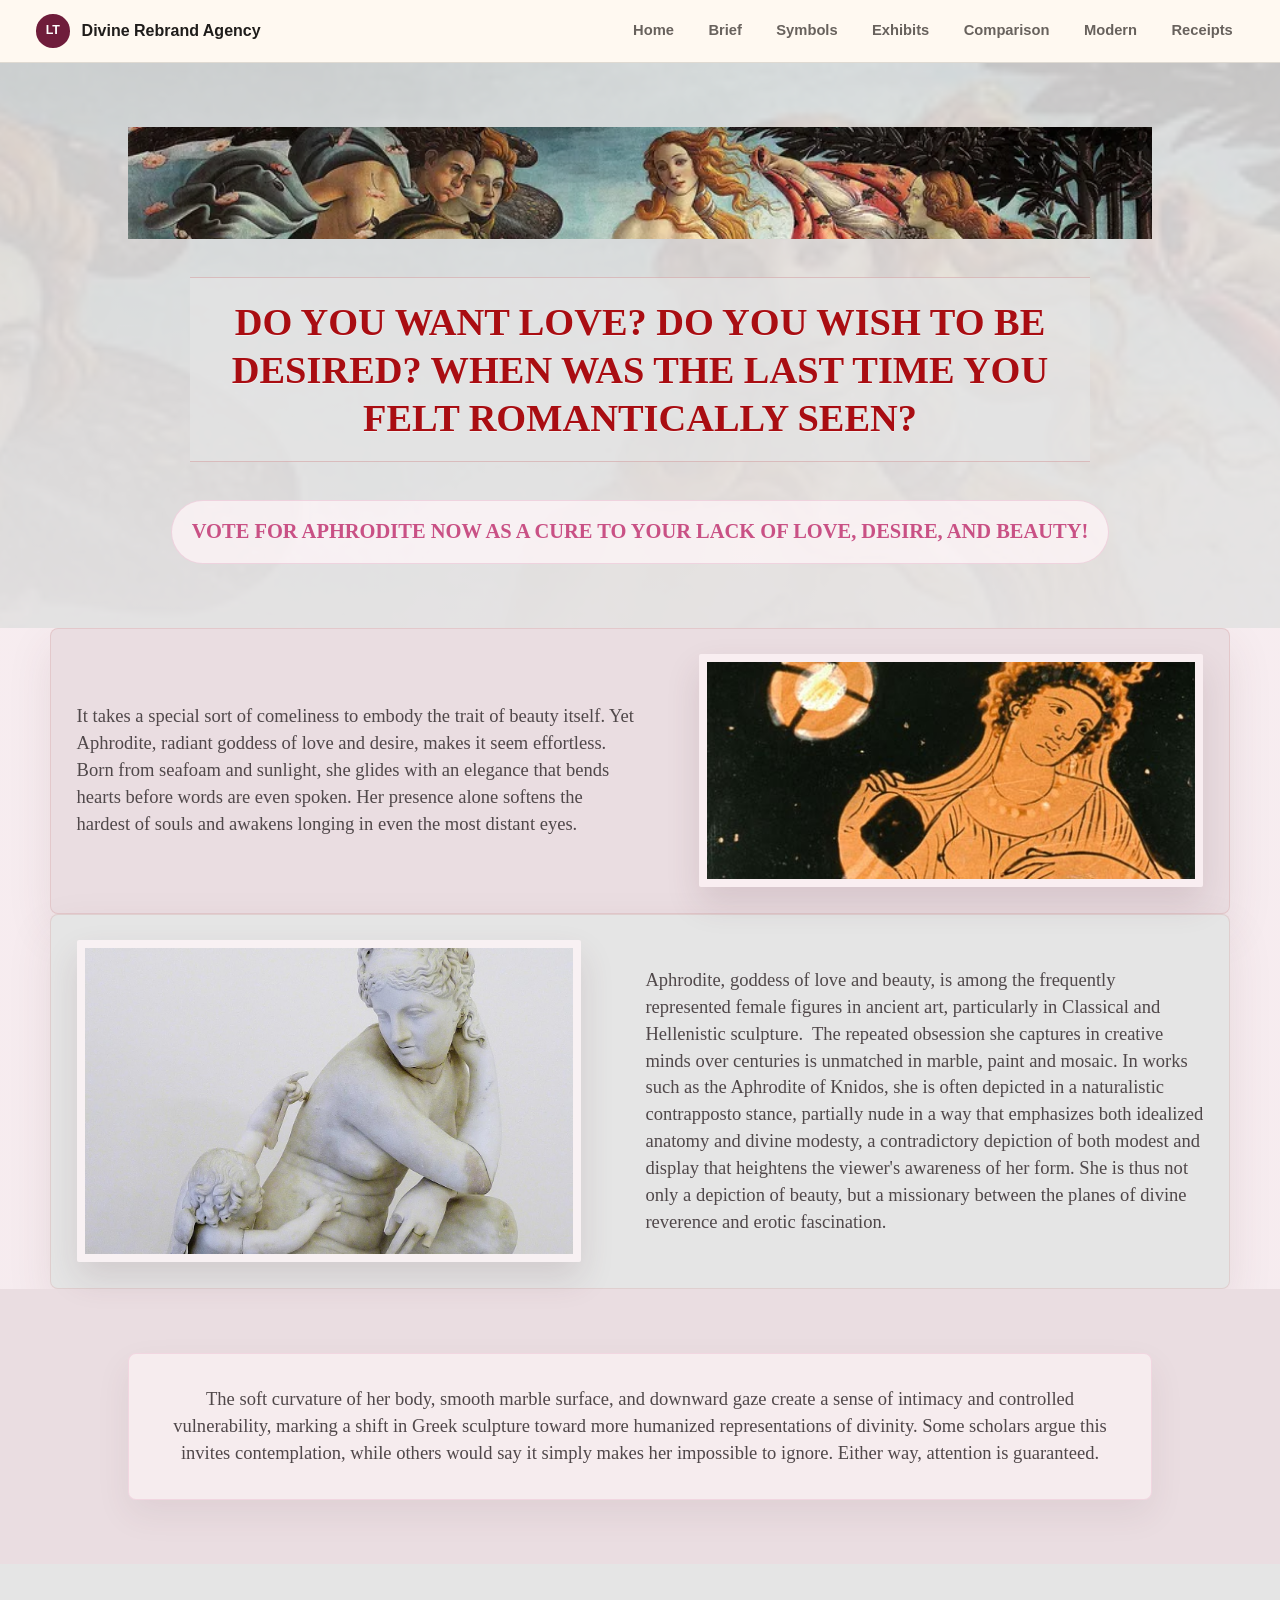
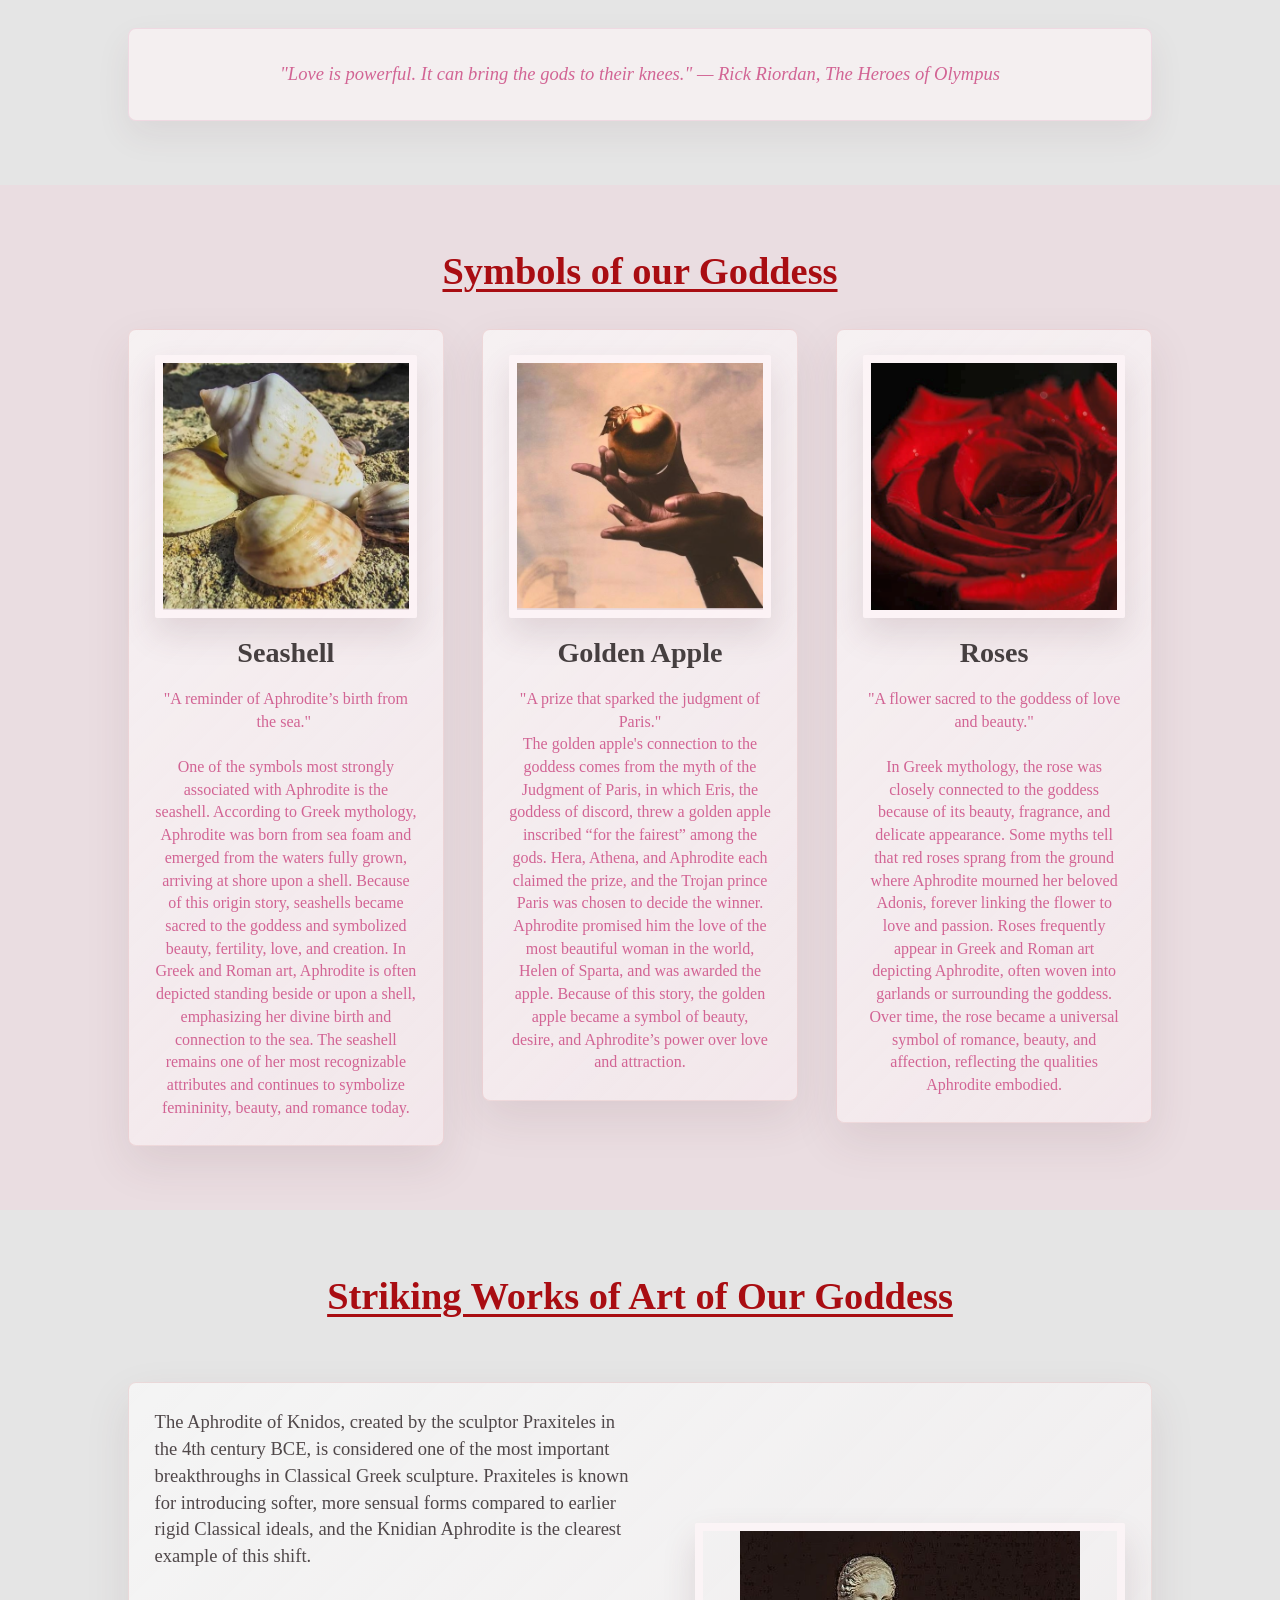
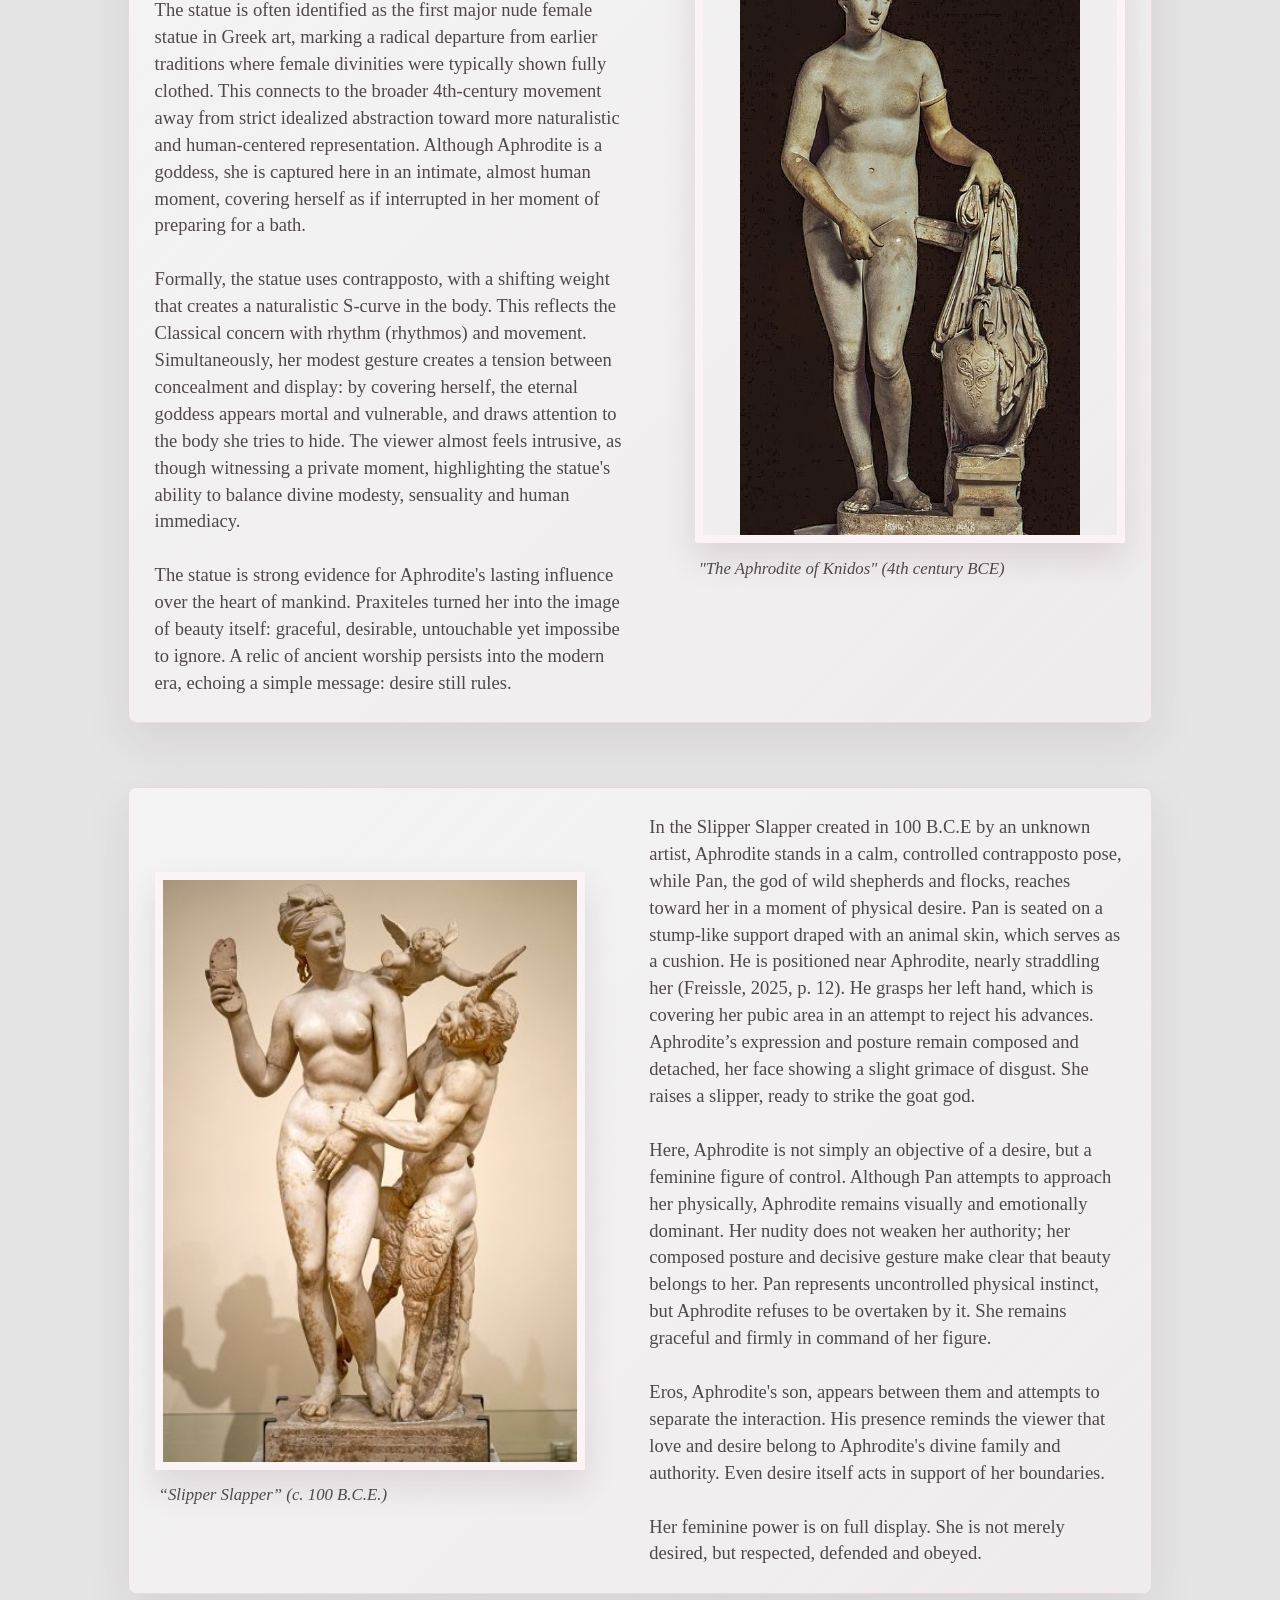
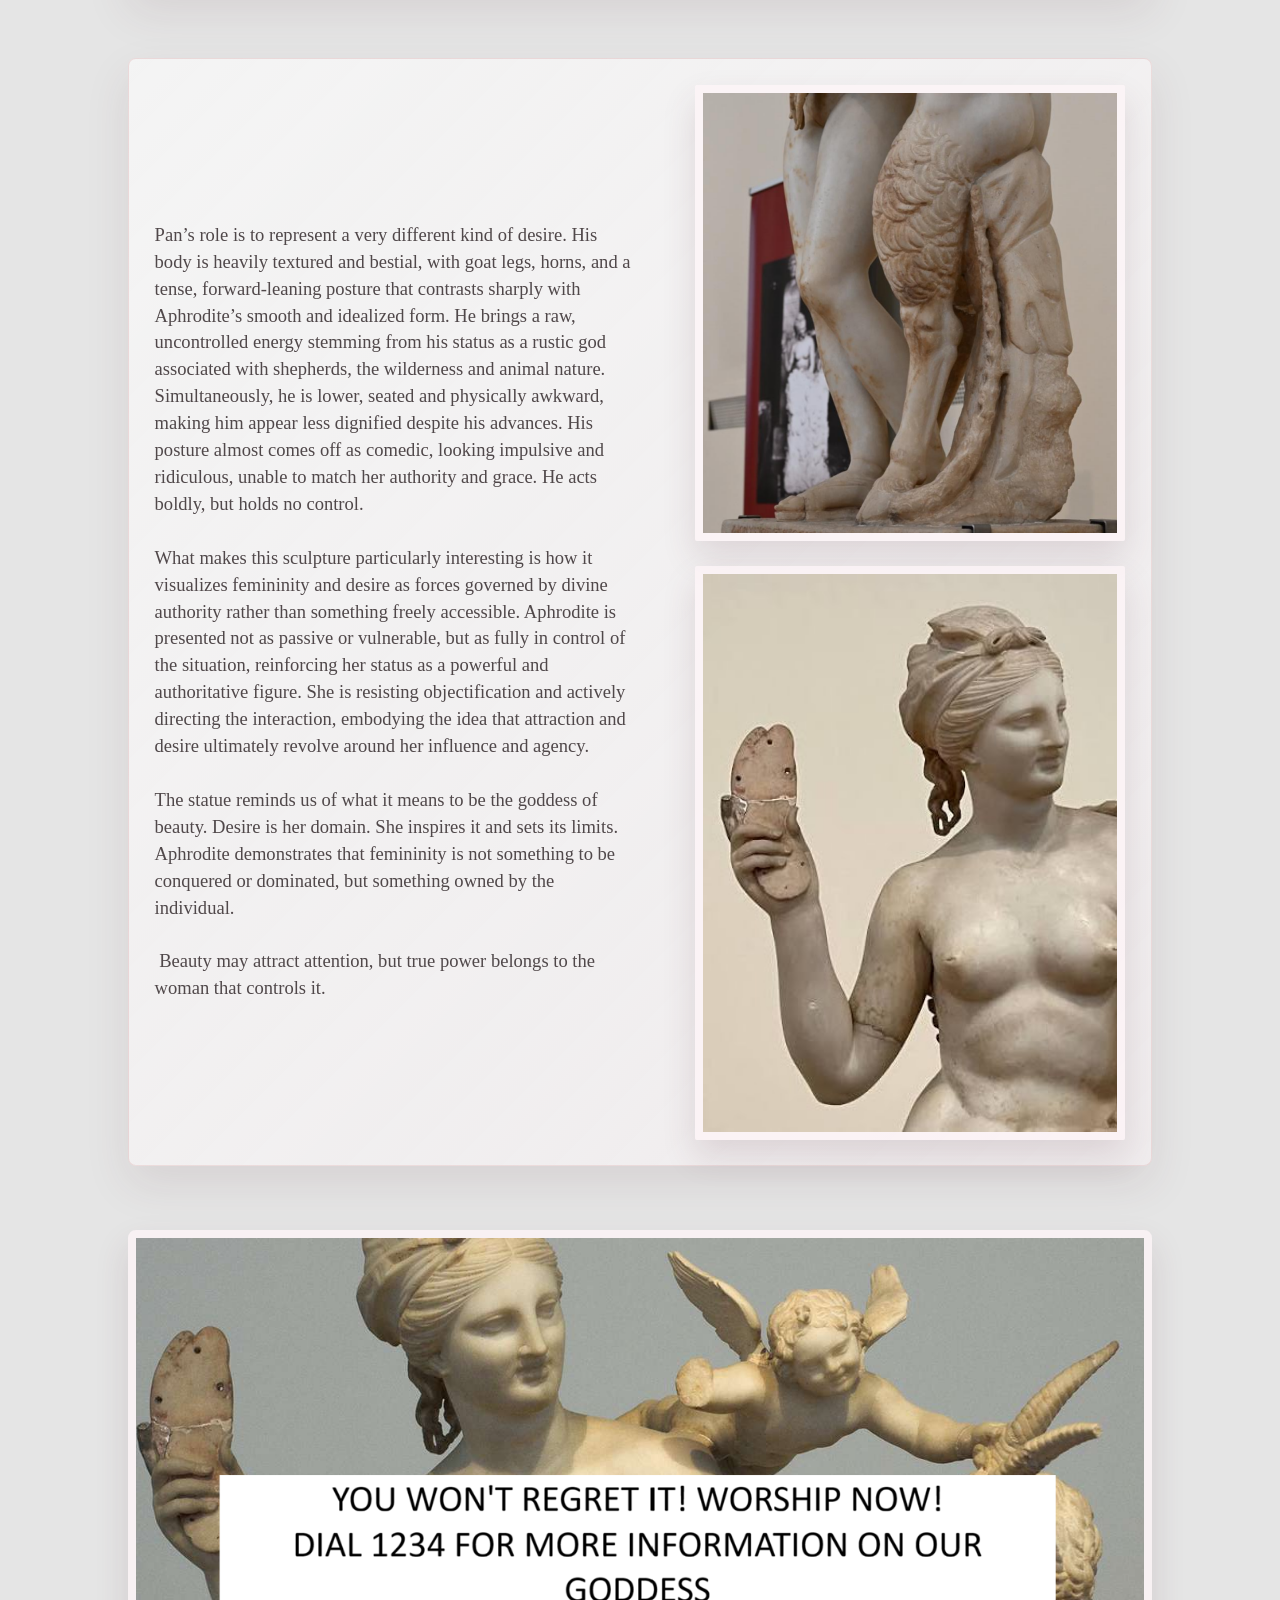
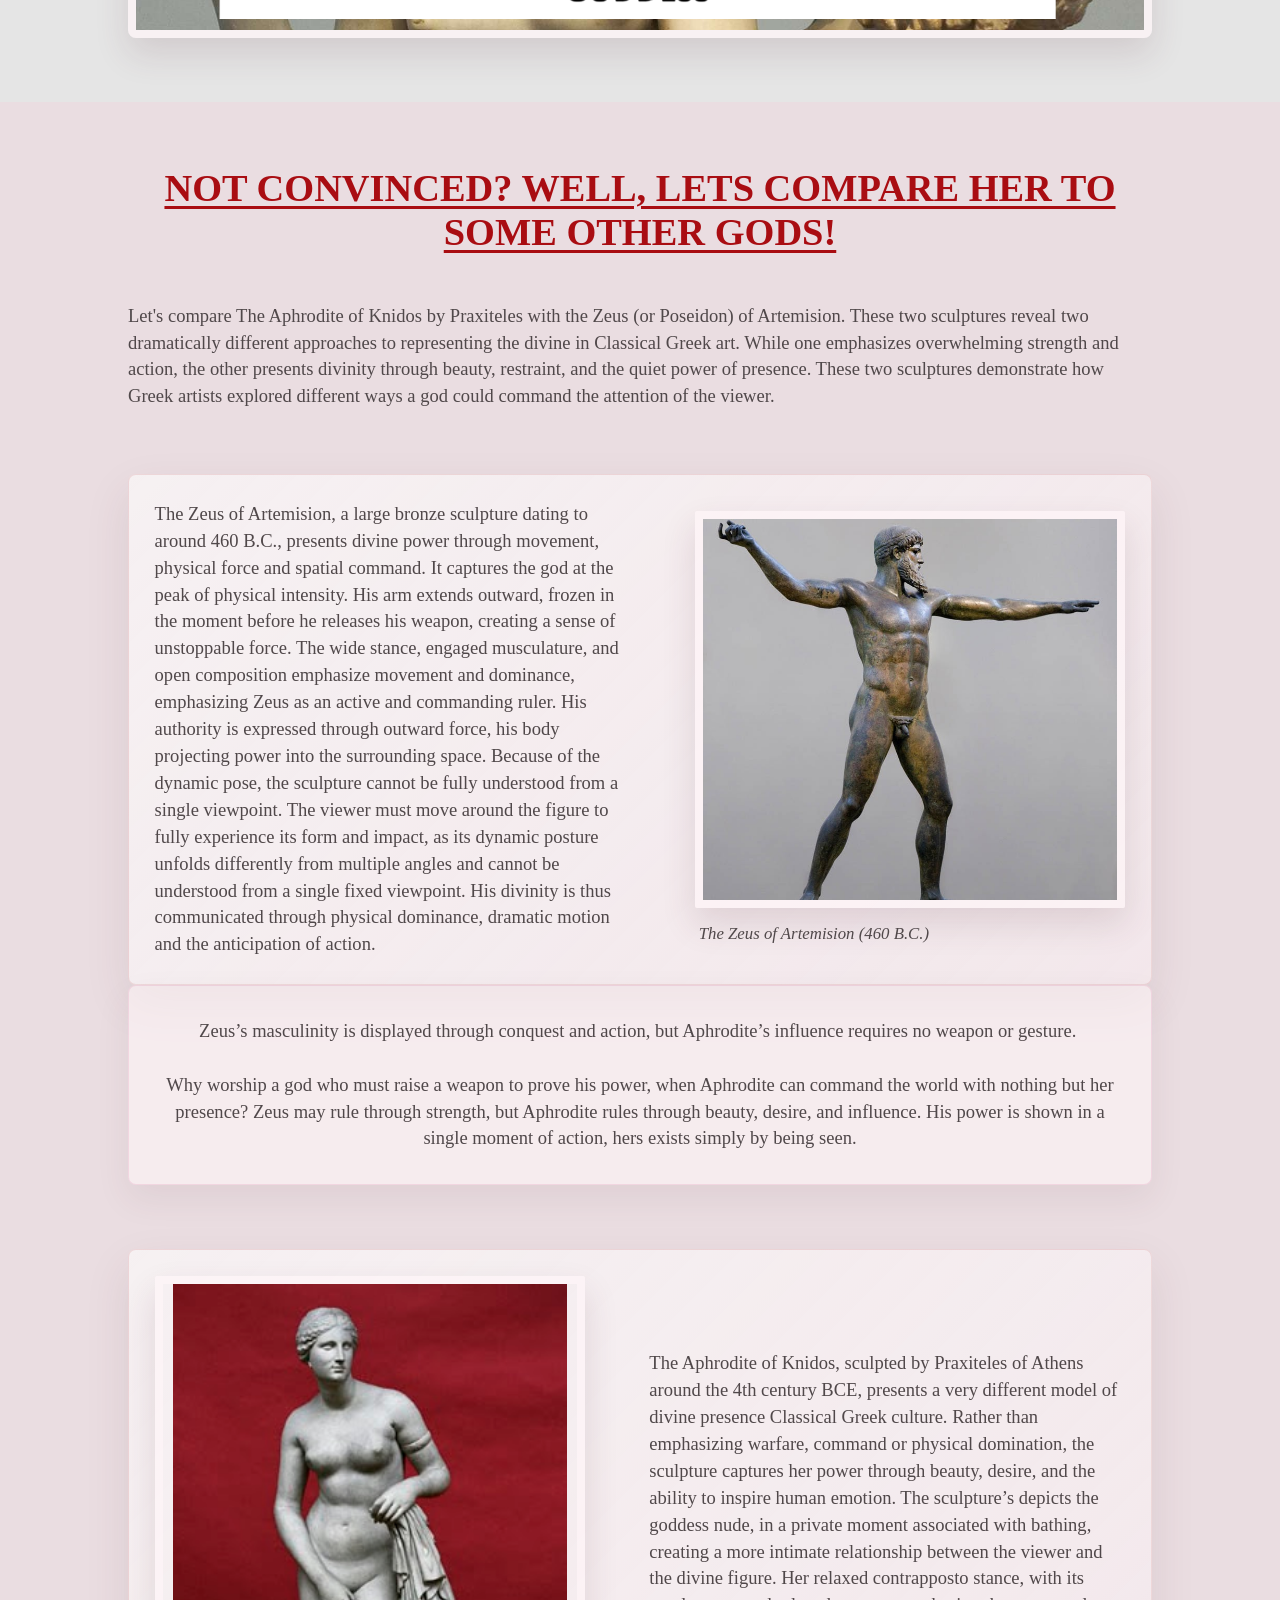
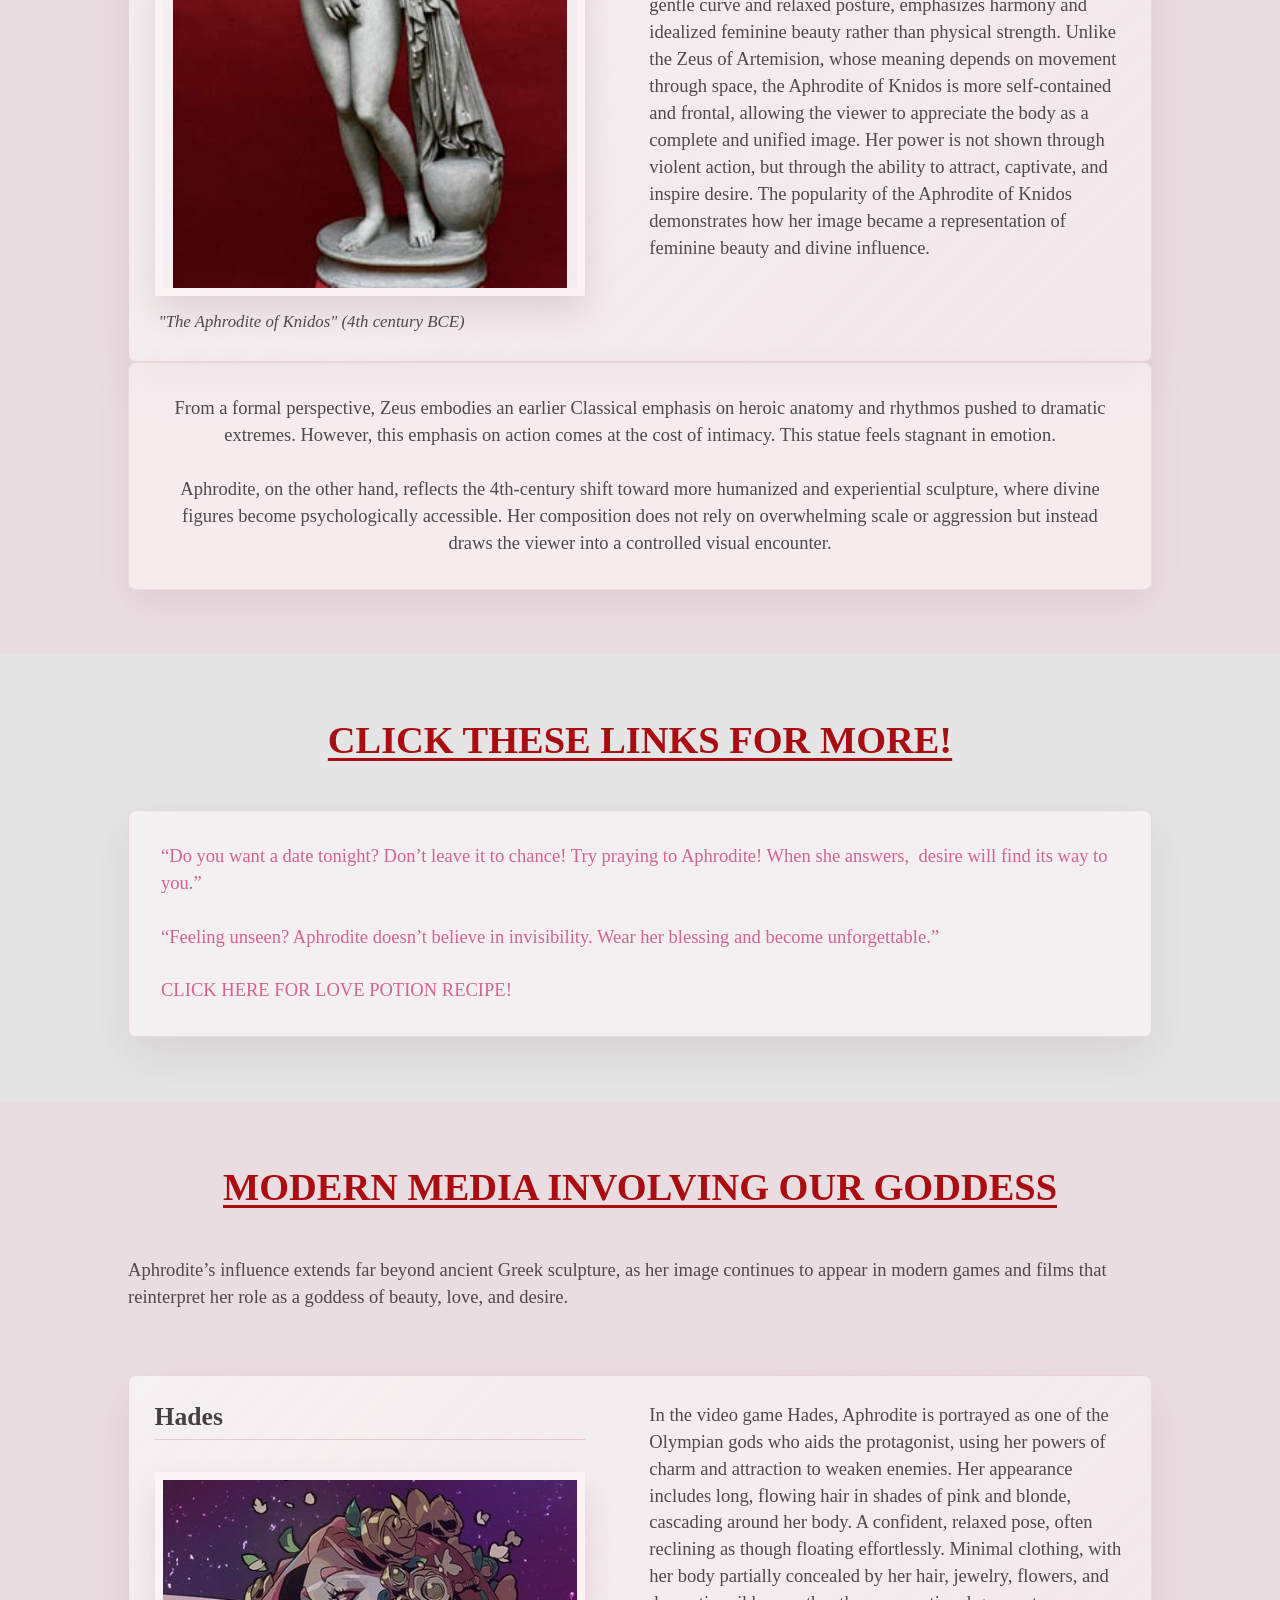
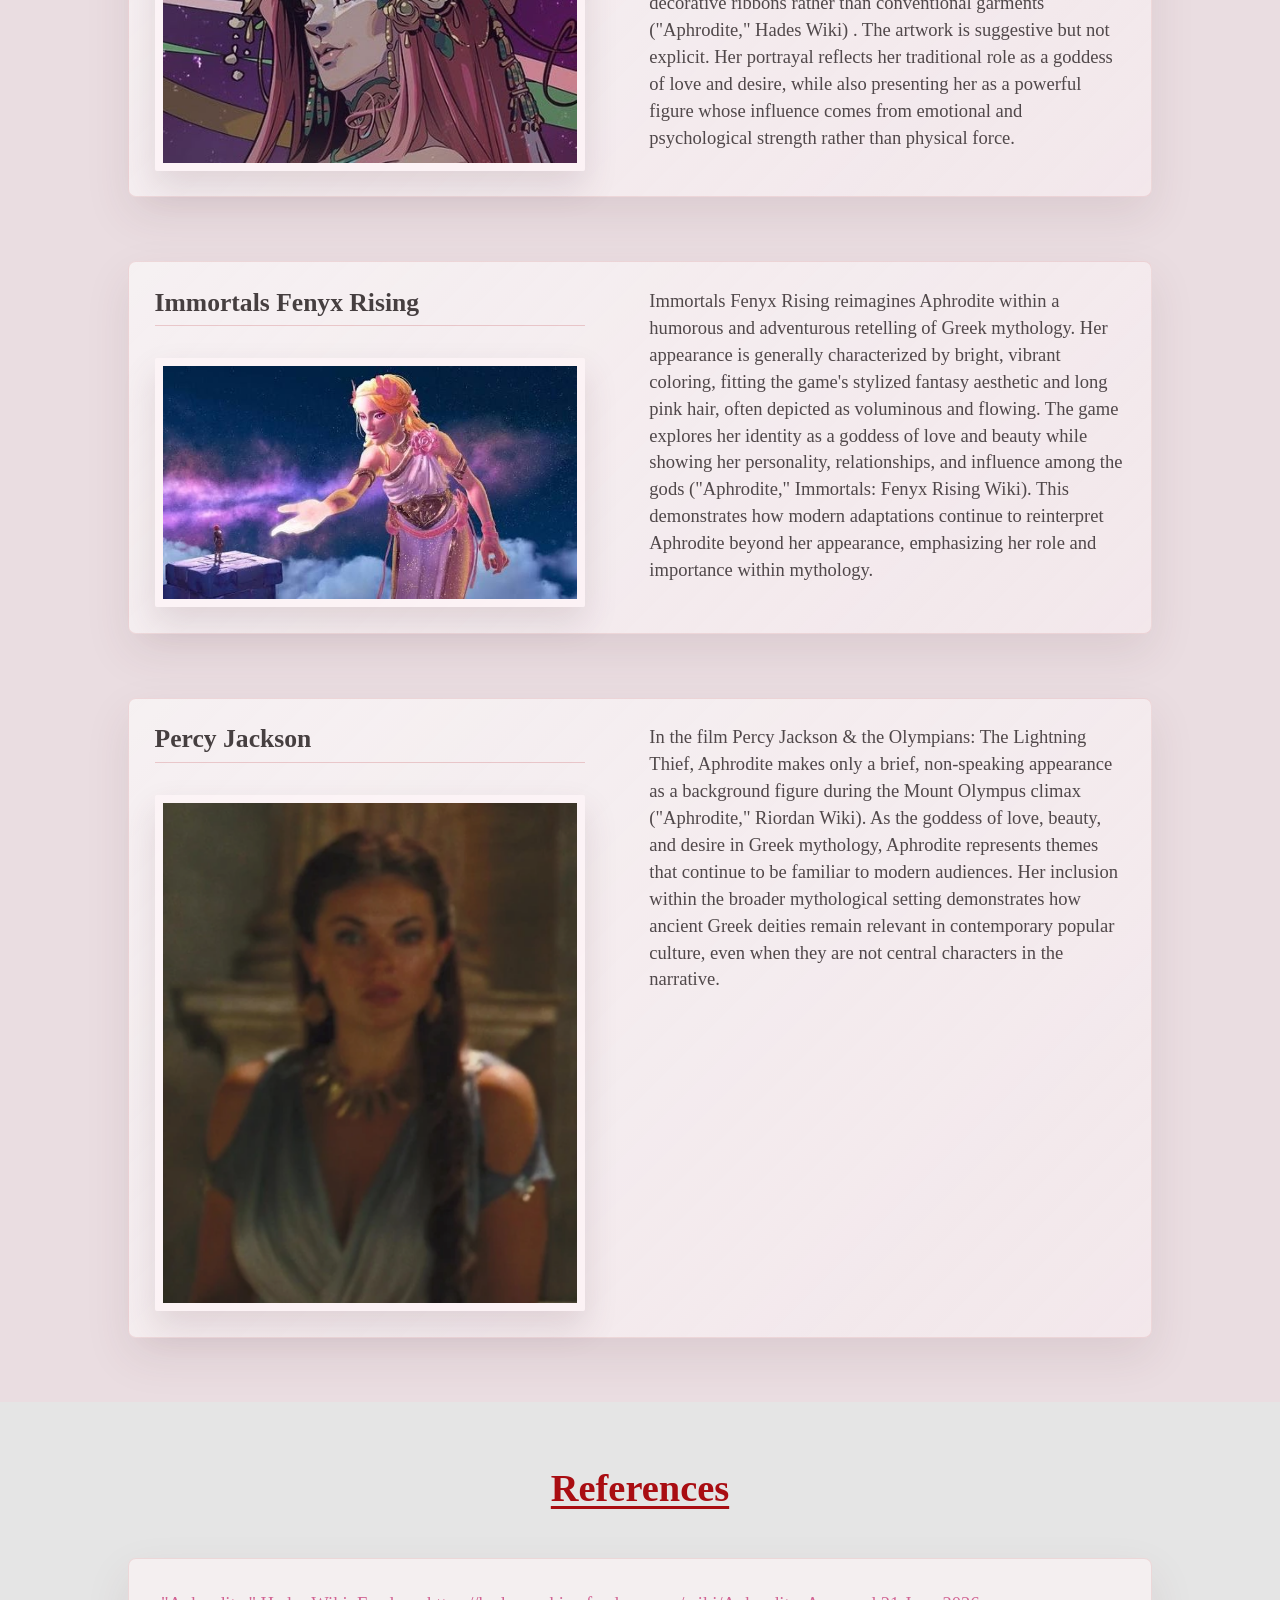
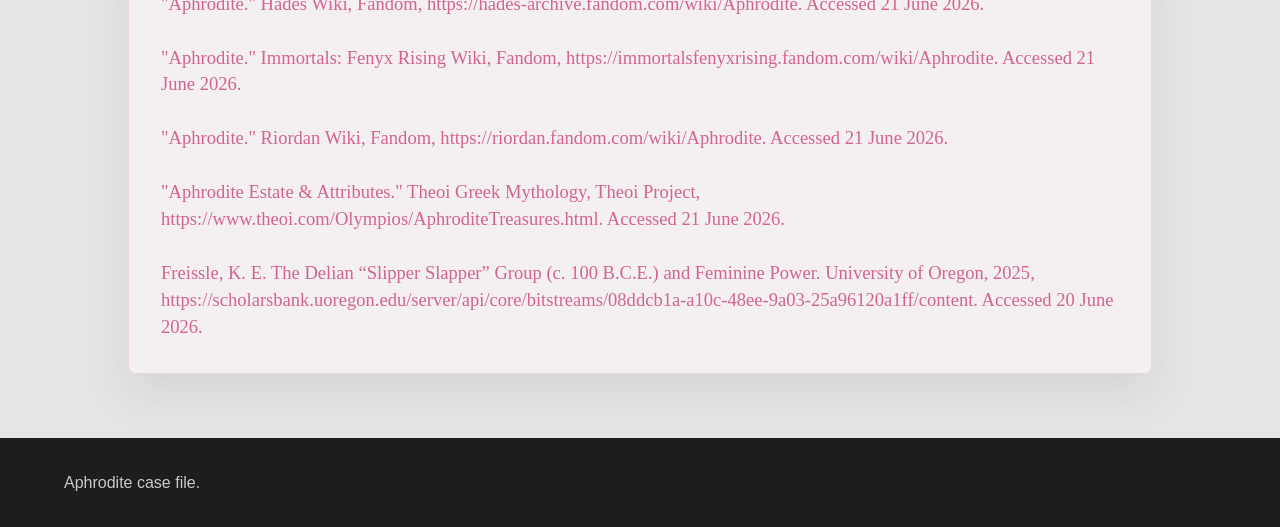
==== commit 19b5e99e: "Update Aphrodite and Dionysus details" ====
--- a/aphrodite.html
+++ b/aphrodite.html
@@ -186,7 +186,7 @@
       <article class="aphro-split reverse">
         <div>
           <h3>Percy Jackson</h3>
-          <img src="raw_material/APHRODITE/14.jpg" alt="">
+          <img src="raw_material/APHRODITE/Percy Jackson.png" alt="">
         </div>
         <pre class="provided-copy">In the film Percy Jackson &amp; the Olympians: The Lightning Thief, Aphrodite makes only a brief, non-speaking appearance as a background figure during the Mount Olympus climax ("Aphrodite," Riordan Wiki). As the goddess of love, beauty, and desire in Greek mythology, Aphrodite represents themes that continue to be familiar to modern audiences. Her inclusion within the broader mythological setting demonstrates how ancient Greek deities remain relevant in contemporary popular culture, even when they are not central characters in the narrative.</pre>
       </article>
--- a/styles.css
+++ b/styles.css
@@ -311,7 +311,7 @@
 .source-hero.demeter-source {
   background:
     linear-gradient(90deg, rgba(31, 39, 18, 0.92), rgba(56, 54, 28, 0.42)),
-    url("raw_material/demeter/Great%20Eleusinian%20Relief.jpg") center 18% / cover;
+    url("raw_material/demeter/Demeter%20and%20Persephone,%20East%20Pediment%20of%20the%20Parthenon.jpg") center 18% / cover;
 }
 
 .source-hero-inner {
@@ -432,6 +432,249 @@
 .provided-exhibit .provided-copy {
   margin-top: 0.75rem;
   color: rgba(255, 255, 255, 0.78);
+}
+
+body[data-page="apollo"] .modern-section .provided-copy,
+body[data-page="apollo"] .modern-section .provided-copy *,
+body[data-page="apollo"] .modern-section .modern-card {
+  color: rgba(255, 255, 255, 0.86);
+}
+
+body[data-page="apollo"] .modern-section h3,
+body[data-page="apollo"] .modern-section .section-label {
+  color: #fff;
+}
+
+body[data-page="zeus"] {
+  background:
+    radial-gradient(circle at 78% 12%, rgba(201, 147, 44, 0.18), transparent 30rem),
+    linear-gradient(180deg, #eef2f5, #f9f4ea 52%, #e9edf2);
+}
+
+body[data-page="zeus"] .source-hero.zeus {
+  min-height: 70vh;
+  background:
+    linear-gradient(90deg, rgba(10, 19, 31, 0.94), rgba(32, 47, 70, 0.62) 48%, rgba(140, 118, 82, 0.22)),
+    url("assets/gods/zeus/Artwork 1,Zeus of Artemision.png") center / cover;
+}
+
+body[data-page="zeus"] .zeus-brief {
+  color: #f7f1e4;
+  background:
+    linear-gradient(135deg, rgba(18, 31, 48, 0.98), rgba(54, 49, 39, 0.96)),
+    #162333;
+}
+
+body[data-page="zeus"] .zeus-brief .provided-copy,
+body[data-page="zeus"] .zeus-comparison-section .provided-copy,
+body[data-page="zeus"] .zeus-exhibits .provided-copy,
+body[data-page="zeus"] .references .provided-copy {
+  color: rgba(255, 255, 255, 0.84);
+}
+
+body[data-page="zeus"] .zeus-comparison-section {
+  color: #f8f3e9;
+  background:
+    radial-gradient(circle at 92% 10%, rgba(244, 198, 111, 0.18), transparent 24rem),
+    linear-gradient(145deg, #111d2d, #2b2b2b 64%, #4a3925);
+}
+
+body[data-page="zeus"] .zeus-comparison-section .provided-copy {
+  width: min(1040px, 100%);
+  margin: 0 auto;
+  padding: clamp(1.4rem, 4vw, 2.4rem);
+  border: 1px solid rgba(244, 198, 111, 0.28);
+  border-radius: 8px;
+  background:
+    linear-gradient(135deg, rgba(255, 255, 255, 0.08), rgba(244, 198, 111, 0.1));
+  box-shadow: 0 28px 70px rgba(5, 10, 18, 0.35);
+  font-size: clamp(1rem, 1.6vw, 1.16rem);
+}
+
+body[data-page="zeus"] .zeus-exhibits {
+  background:
+    linear-gradient(180deg, #f6f2ea, #dce4ec 48%, #172234 48%, #101925);
+}
+
+body[data-page="zeus"] .zeus-exhibits .section-heading {
+  color: var(--ink);
+}
+
+body[data-page="zeus"] .zeus-exhibits .section-label {
+  color: #b07d25;
+}
+
+body[data-page="zeus"] .zeus-exhibits .file-list {
+  gap: clamp(1.4rem, 4vw, 3rem);
+}
+
+body[data-page="zeus"] .zeus-exhibits .campaign-file {
+  border-color: rgba(244, 198, 111, 0.22);
+  background:
+    linear-gradient(135deg, rgba(18, 31, 48, 0.96), rgba(39, 41, 43, 0.96));
+  box-shadow: 0 24px 70px rgba(5, 10, 18, 0.28);
+}
+
+body[data-page="zeus"] .zeus-exhibits .file-content {
+  grid-template-columns: minmax(18rem, 0.95fr) minmax(20rem, 1.05fr);
+  align-items: start;
+}
+
+body[data-page="zeus"] .zeus-exhibits .provided-images {
+  position: sticky;
+  top: 5.5rem;
+  align-self: start;
+}
+
+body[data-page="zeus"] .zeus-exhibits .provided-images img {
+  aspect-ratio: 4 / 5;
+  border: 1px solid rgba(244, 198, 111, 0.28);
+  object-fit: cover;
+  background: #e8dfcf;
+  box-shadow: 0 20px 42px rgba(0, 0, 0, 0.25);
+}
+
+body[data-page="zeus"] .zeus-modern-card {
+  background:
+    radial-gradient(circle at 20% 0%, rgba(244, 198, 111, 0.18), transparent 22rem),
+    linear-gradient(135deg, rgba(43, 34, 25, 0.98), rgba(11, 19, 31, 0.98)) !important;
+}
+
+body[data-page="zeus"] .zeus-modern-section {
+  color: #fff;
+  background:
+    radial-gradient(circle at 82% 12%, rgba(244, 198, 111, 0.2), transparent 24rem),
+    linear-gradient(135deg, #0f1a29, #322718 72%, #101925);
+}
+
+body[data-page="zeus"] .zeus-modern-standalone {
+  width: min(1000px, 100%);
+  margin: 0 auto;
+  padding: clamp(1.4rem, 4vw, 2.6rem);
+  border: 1px solid rgba(244, 198, 111, 0.32);
+  border-radius: 8px;
+  background:
+    linear-gradient(135deg, rgba(255, 255, 255, 0.1), rgba(244, 198, 111, 0.12));
+  box-shadow: 0 28px 70px rgba(5, 10, 18, 0.34);
+}
+
+body[data-page="zeus"] .zeus-modern-standalone .provided-copy {
+  color: rgba(255, 255, 255, 0.88);
+  font-size: clamp(1.05rem, 1.65vw, 1.22rem);
+  line-height: 1.75;
+}
+
+body[data-page="zeus"] .references {
+  color: #fff;
+  background: #111925;
+}
+
+body[data-page="poseidon"] {
+  background:
+    radial-gradient(circle at 12% 14%, rgba(37, 143, 164, 0.2), transparent 28rem),
+    linear-gradient(180deg, #eef7f8, #f6f0fb 44%, #eaf6f8);
+}
+
+body[data-page="poseidon"] .source-hero.poseidon {
+  min-height: 70vh;
+  background:
+    linear-gradient(90deg, rgba(6, 29, 44, 0.95), rgba(14, 86, 111, 0.66) 48%, rgba(77, 42, 112, 0.28)),
+    url("assets/gods/poseidon/lateran-poseidon.png") center 18% / cover;
+}
+
+body[data-page="poseidon"] .poseidon-brief {
+  color: #063146;
+  background:
+    linear-gradient(135deg, rgba(255, 255, 255, 0.94), rgba(217, 241, 244, 0.94));
+}
+
+body[data-page="poseidon"] .poseidon-scroll {
+  color: #f5fbff;
+  background:
+    linear-gradient(180deg, #061d2c, #0e5367 52%, #3d2361);
+}
+
+body[data-page="poseidon"] .poseidon-scroll .file-list {
+  gap: clamp(1.5rem, 4vw, 3rem);
+}
+
+body[data-page="poseidon"] .poseidon-scroll .campaign-file {
+  border-color: rgba(167, 231, 242, 0.22);
+  background:
+    linear-gradient(135deg, rgba(255, 255, 255, 0.09), rgba(255, 255, 255, 0.04));
+  box-shadow: 0 24px 70px rgba(0, 0, 0, 0.25);
+}
+
+body[data-page="poseidon"] .poseidon-scroll .file-content {
+  grid-template-columns: minmax(16rem, 0.9fr) minmax(20rem, 1.1fr);
+  align-items: start;
+}
+
+body[data-page="poseidon"] .poseidon-scroll .provided-images {
+  position: sticky;
+  top: 5.5rem;
+  align-self: start;
+}
+
+body[data-page="poseidon"] .poseidon-scroll .provided-images img {
+  aspect-ratio: 3 / 4;
+  border: 1px solid rgba(167, 231, 242, 0.28);
+  object-fit: contain;
+  background: #d6edf1;
+  box-shadow: 0 20px 48px rgba(0, 0, 0, 0.26);
+}
+
+body[data-page="poseidon"] .poseidon-scroll .provided-copy,
+body[data-page="poseidon"] .poseidon-comparison-section .provided-copy,
+body[data-page="poseidon"] .poseidon-modern-section .provided-copy {
+  color: rgba(255, 255, 255, 0.86);
+}
+
+body[data-page="poseidon"] .references {
+  color: var(--ink);
+  background:
+    linear-gradient(180deg, #f6fbfc, #fff9f1);
+}
+
+body[data-page="poseidon"] .references .provided-copy {
+  color: var(--ink);
+}
+
+body[data-page="poseidon"] .poseidon-comparison-section {
+  color: #f4fbff;
+  background:
+    radial-gradient(circle at 12% 16%, rgba(91, 207, 224, 0.18), transparent 24rem),
+    linear-gradient(145deg, #102437, #123f52 58%, #2a1d3d);
+}
+
+body[data-page="poseidon"] .poseidon-comparison-section .provided-copy {
+  width: min(1060px, 100%);
+  margin: 0 auto;
+  padding: clamp(1.35rem, 4vw, 2.3rem);
+  border: 1px solid rgba(167, 231, 242, 0.25);
+  border-radius: 8px;
+  background:
+    linear-gradient(135deg, rgba(255, 255, 255, 0.1), rgba(91, 207, 224, 0.08));
+  box-shadow: 0 28px 70px rgba(0, 0, 0, 0.24);
+  font-size: clamp(1rem, 1.5vw, 1.12rem);
+}
+
+body[data-page="poseidon"] .poseidon-modern-section {
+  background:
+    linear-gradient(180deg, #3d2361, #09293e);
+}
+
+body[data-page="poseidon"] .poseidon-modern-card .file-content {
+  grid-template-columns: minmax(18rem, 1fr) minmax(12rem, 0.55fr);
+}
+
+body[data-page="poseidon"] .poseidon-modern-card .provided-images {
+  grid-template-columns: repeat(2, minmax(0, 1fr));
+}
+
+body[data-page="poseidon"] .poseidon-modern-card .provided-images img {
+  aspect-ratio: 4 / 5;
+  object-fit: cover;
 }
 
 .apollo-comparison .comparison-layout {
@@ -1218,6 +1461,225 @@
 .aphro-references .provided-copy,
 .aphro-modern-intro {
   color: #d26494;
+}
+
+.aphro-band {
+  padding-block: clamp(2.75rem, 5vw, 4.25rem);
+}
+
+.aphrodite-flow .provided-copy {
+  max-width: 100%;
+}
+
+.aphro-hero-strip {
+  gap: clamp(1.7rem, 3vw, 3rem);
+}
+
+.aphro-hero-strip h1 {
+  width: min(1100px, 100%);
+}
+
+.aphro-banner {
+  width: min(1160px, 100%);
+  height: clamp(4.7rem, 9vw, 7rem);
+}
+
+.aphro-split {
+  width: min(1180px, 100%);
+  margin-inline: auto;
+  grid-template-columns: minmax(0, 1.05fr) minmax(18rem, 0.95fr);
+}
+
+.aphro-split.reverse {
+  grid-template-columns: minmax(18rem, 0.95fr) minmax(0, 1.05fr);
+}
+
+.aphro-split > img,
+.aphro-split figure img,
+.aphro-stacked-images img,
+.aphro-modern article img {
+  max-height: 620px;
+  object-fit: contain;
+}
+
+.aphro-symbol-grid {
+  width: min(1320px, 100%);
+  margin-inline: auto;
+  align-items: start;
+}
+
+.aphro-symbol-grid article {
+  gap: 1.15rem;
+}
+
+.aphro-symbol-grid img {
+  aspect-ratio: 1 / 1;
+  object-fit: cover;
+}
+
+.aphro-symbol-grid h3 {
+  margin: 0;
+  font-size: clamp(1.45rem, 2.2vw, 2rem);
+}
+
+.aphro-symbol-grid .provided-copy {
+  font-size: clamp(1rem, 1.25vw, 1.16rem);
+  line-height: 1.42;
+}
+
+.aphro-exhibits > h2,
+.aphro-comparison > h2,
+.aphro-links > h2,
+.aphro-modern > h2,
+.aphro-references > h2 {
+  width: min(1180px, 100%);
+  margin-inline: auto;
+}
+
+.aphro-wide {
+  display: block;
+  max-height: 430px;
+  object-fit: cover;
+}
+
+.aphro-links .provided-copy,
+.aphro-references .provided-copy,
+.aphro-modern-intro {
+  width: min(1180px, 100%);
+  margin-inline: auto;
+}
+
+.aphro-modern article h3 {
+  margin-bottom: 1rem;
+  text-align: left;
+}
+
+.aphrodite-flow {
+  background:
+    linear-gradient(180deg, rgba(255, 246, 249, 0.65), rgba(234, 221, 225, 0.95)),
+    var(--aphro-bg);
+}
+
+.aphro-hero-strip {
+  position: relative;
+  min-height: 52vh;
+  align-content: center;
+  overflow: hidden;
+}
+
+.aphro-hero-strip::before {
+  content: "";
+  position: absolute;
+  inset: 0;
+  background:
+    linear-gradient(180deg, rgba(234, 221, 225, 0.2), rgba(234, 221, 225, 0.86)),
+    url("raw_material/APHRODITE/1.png") center / cover;
+  opacity: 0.18;
+}
+
+.aphro-hero-strip > * {
+  position: relative;
+}
+
+.aphro-hero-strip h1 {
+  padding: clamp(0.8rem, 1.8vw, 1.2rem) clamp(1rem, 3vw, 2rem);
+  border-block: 1px solid rgba(169, 13, 18, 0.18);
+  background: rgba(229, 229, 229, 0.68);
+  text-shadow: 0 1px 0 rgba(255, 255, 255, 0.5);
+}
+
+.aphro-call {
+  padding: 0.9rem 1.25rem;
+  border: 1px solid rgba(201, 81, 133, 0.18);
+  border-radius: 999px;
+  background: rgba(255, 246, 249, 0.74);
+}
+
+.aphro-split,
+.aphro-symbol-grid article,
+.aphro-modern article,
+.aphro-links .provided-copy,
+.aphro-references .provided-copy {
+  border: 1px solid rgba(169, 13, 18, 0.1);
+  border-radius: 8px;
+  box-shadow: 0 18px 45px rgba(93, 50, 62, 0.1);
+}
+
+.aphro-split,
+.aphro-symbol-grid article,
+.aphro-modern article {
+  padding: clamp(1rem, 2.5vw, 1.6rem);
+  background:
+    linear-gradient(135deg, rgba(255, 255, 255, 0.58), rgba(255, 246, 249, 0.42));
+}
+
+.aphro-center .provided-copy,
+.aphro-quote .provided-copy {
+  width: min(1120px, 100%);
+  padding: clamp(1.25rem, 3vw, 2rem);
+  border: 1px solid rgba(201, 81, 133, 0.14);
+  border-radius: 8px;
+  background: rgba(255, 246, 249, 0.58);
+  box-shadow: 0 14px 34px rgba(93, 50, 62, 0.08);
+}
+
+.aphro-symbols h2,
+.aphro-exhibits > h2,
+.aphro-comparison > h2,
+.aphro-links > h2,
+.aphro-modern > h2,
+.aphro-references > h2 {
+  text-align: center;
+  text-decoration: underline;
+  text-decoration-thickness: 0.08em;
+  text-underline-offset: 0.14em;
+}
+
+.aphro-symbol-grid article {
+  justify-items: center;
+}
+
+.aphro-symbol-grid img {
+  border: 8px solid rgba(255, 246, 249, 0.72);
+  box-shadow: 0 16px 34px rgba(93, 50, 62, 0.14);
+}
+
+.aphro-split > img,
+.aphro-split figure img,
+.aphro-stacked-images img,
+.aphro-modern article img,
+.aphro-wide {
+  border: 8px solid rgba(255, 246, 249, 0.72);
+  box-shadow: 0 16px 34px rgba(93, 50, 62, 0.14);
+}
+
+.aphro-split figcaption {
+  padding-inline: 0.25rem;
+  font-style: italic;
+}
+
+.aphro-wide {
+  border-radius: 8px;
+}
+
+.aphro-links .provided-copy,
+.aphro-references .provided-copy {
+  padding: clamp(1.25rem, 3vw, 2rem);
+  background: rgba(255, 246, 249, 0.58);
+}
+
+.aphro-modern article {
+  align-items: start;
+}
+
+.aphro-modern article > div {
+  display: grid;
+  gap: 1rem;
+}
+
+.aphro-modern article h3 {
+  padding-bottom: 0.45rem;
+  border-bottom: 1px solid rgba(169, 13, 18, 0.18);
 }
 
 footer {
@@ -1267,6 +1729,15 @@
 
   .provided-section.reverse .provided-images {
     order: 0;
+  }
+
+  body[data-page="zeus"] .zeus-exhibits .provided-images,
+  body[data-page="poseidon"] .poseidon-scroll .provided-images {
+    position: static;
+  }
+
+  body[data-page="poseidon"] .poseidon-modern-card .provided-images {
+    grid-template-columns: 1fr;
   }
 
   .timeline-track,
@@ -1316,3 +1787,413 @@
     font-size: 3.8rem;
   }
 }
+
+body[data-page="poseidon"] #comparison.poseidon-comparison-section .provided-copy {
+  color: rgba(255, 255, 255, 0.9) !important;
+}
+
+body[data-page="dionysus"] {
+  background:
+    radial-gradient(circle at 14% 8%, rgba(126, 68, 178, 0.2), transparent 28rem),
+    radial-gradient(circle at 86% 28%, rgba(31, 138, 112, 0.18), transparent 26rem),
+    linear-gradient(180deg, #f4f1ec, #ece6ef 45%, #17111f);
+}
+
+body[data-page="dionysus"] .source-hero.dionysus {
+  min-height: 70vh;
+  background:
+    linear-gradient(90deg, rgba(18, 11, 26, 0.94), rgba(78, 34, 102, 0.66) 50%, rgba(31, 138, 112, 0.2)),
+    url("assets/gods/dionysus/image 1.jpg") center / cover;
+}
+
+body[data-page="dionysus"] .dionysus-brief {
+  color: #f9f1ff;
+  background:
+    radial-gradient(circle at 86% 12%, rgba(31, 138, 112, 0.24), transparent 24rem),
+    linear-gradient(135deg, #1a1024, #3f235f 68%, #163d37);
+}
+
+body[data-page="dionysus"] .dionysus-brief-card {
+  width: min(960px, 100%);
+  margin: clamp(1.5rem, 4vw, 2.5rem) auto 0;
+  padding: clamp(1.25rem, 4vw, 2.4rem);
+  border: 1px solid rgba(191, 147, 226, 0.28);
+  border-radius: 8px;
+  background:
+    radial-gradient(circle at 18% 0%, rgba(191, 147, 226, 0.22), transparent 18rem),
+    linear-gradient(135deg, rgba(255, 255, 255, 0.13), rgba(31, 138, 112, 0.12));
+  box-shadow: 0 24px 70px rgba(0, 0, 0, 0.22);
+}
+
+body[data-page="dionysus"] .dionysus-brief-card .provided-copy {
+  color: rgba(255, 255, 255, 0.9);
+  max-width: 760px;
+  margin-inline: auto;
+  text-align: center;
+  font-size: clamp(1.08rem, 1.8vw, 1.32rem);
+  line-height: 1.85;
+}
+
+body[data-page="dionysus"] .dionysus-exhibits {
+  color: #fbf7ff;
+  background:
+    linear-gradient(180deg, #1a1024, #271637 44%, #103832);
+}
+
+body[data-page="dionysus"] .dionysus-exhibits .file-list {
+  gap: clamp(1.5rem, 4vw, 3rem);
+}
+
+body[data-page="dionysus"] .dionysus-exhibits .campaign-file {
+  border-color: rgba(191, 147, 226, 0.24);
+  background:
+    linear-gradient(135deg, rgba(255, 255, 255, 0.09), rgba(31, 138, 112, 0.08));
+  box-shadow: 0 26px 72px rgba(0, 0, 0, 0.3);
+}
+
+body[data-page="dionysus"] .dionysus-exhibits .file-content {
+  grid-template-columns: minmax(18rem, 0.9fr) minmax(20rem, 1.1fr);
+  align-items: start;
+}
+
+body[data-page="dionysus"] .dionysus-exhibits .provided-images {
+  position: sticky;
+  top: 5.5rem;
+  align-self: start;
+}
+
+body[data-page="dionysus"] .dionysus-exhibits .provided-images img {
+  aspect-ratio: 4 / 5;
+  border: 1px solid rgba(191, 147, 226, 0.3);
+  object-fit: contain;
+  background: #24172f;
+  box-shadow: 0 22px 52px rgba(0, 0, 0, 0.32);
+}
+
+body[data-page="dionysus"] .dionysus-exhibits .provided-copy,
+body[data-page="dionysus"] .dionysus-modern-section .provided-copy {
+  color: rgba(255, 255, 255, 0.88);
+}
+
+body[data-page="dionysus"] .dionysus-exhibits h3,
+body[data-page="dionysus"] .dionysus-modern-section h2 {
+  color: #fff;
+}
+
+body[data-page="dionysus"] .dionysus-comparison-section {
+  color: #fff;
+  background:
+    radial-gradient(circle at 80% 12%, rgba(191, 147, 226, 0.22), transparent 24rem),
+    linear-gradient(135deg, #180f22, #2b173d 62%, #0e302c);
+}
+
+body[data-page="dionysus"] .dionysus-comparison-card {
+  width: min(1120px, 100%);
+  margin: 0 auto;
+  display: grid;
+  grid-template-columns: minmax(18rem, 0.95fr) minmax(20rem, 1.05fr);
+  gap: clamp(1.2rem, 4vw, 3rem);
+  align-items: center;
+  padding: clamp(1.1rem, 3vw, 2rem);
+  border: 1px solid rgba(191, 147, 226, 0.28);
+  border-radius: 8px;
+  background:
+    linear-gradient(135deg, rgba(255, 255, 255, 0.1), rgba(31, 138, 112, 0.08));
+  box-shadow: 0 28px 76px rgba(0, 0, 0, 0.3);
+}
+
+body[data-page="dionysus"] .dionysus-comparison-card figure {
+  margin: 0;
+}
+
+body[data-page="dionysus"] .dionysus-comparison-card img {
+  width: 100%;
+  max-height: 520px;
+  border-radius: 8px;
+  object-fit: contain;
+  background: rgba(255, 255, 255, 0.08);
+  box-shadow: 0 20px 52px rgba(0, 0, 0, 0.3);
+}
+
+body[data-page="dionysus"] .dionysus-comparison-card .provided-copy {
+  color: rgba(255, 255, 255, 0.9);
+  font-size: clamp(1rem, 1.45vw, 1.16rem);
+  line-height: 1.78;
+}
+
+body[data-page="dionysus"] .dionysus-modern-section {
+  color: #fff;
+  background:
+    radial-gradient(circle at 12% 18%, rgba(31, 138, 112, 0.24), transparent 24rem),
+    radial-gradient(circle at 88% 0%, rgba(126, 68, 178, 0.26), transparent 26rem),
+    linear-gradient(145deg, #101f1d, #271637 62%, #140d1c);
+}
+
+body[data-page="dionysus"] .dionysus-modern-card {
+  width: min(1080px, 100%);
+  margin: 0 auto;
+  padding: clamp(1.4rem, 4vw, 2.6rem);
+  border: 1px solid rgba(191, 147, 226, 0.28);
+  border-radius: 8px;
+  background:
+    linear-gradient(135deg, rgba(255, 255, 255, 0.1), rgba(31, 138, 112, 0.09));
+  box-shadow: 0 28px 76px rgba(0, 0, 0, 0.32);
+}
+
+body[data-page="dionysus"] .dionysus-modern-card .provided-copy {
+  font-size: clamp(1rem, 1.55vw, 1.16rem);
+  line-height: 1.78;
+}
+
+body[data-page="dionysus"] .dionysus-modern-grid {
+  width: min(1180px, 100%);
+  margin: 0 auto;
+  display: grid;
+  gap: clamp(2rem, 5vw, 4rem);
+}
+
+body[data-page="dionysus"] .dionysus-modern-pair {
+  display: grid;
+  grid-template-columns: minmax(18rem, 1fr) minmax(18rem, 0.95fr);
+  gap: clamp(1.2rem, 4vw, 3rem);
+  align-items: center;
+  padding: clamp(1.1rem, 3vw, 2rem);
+  border: 1px solid rgba(191, 147, 226, 0.22);
+  border-radius: 8px;
+  background:
+    linear-gradient(135deg, rgba(255, 255, 255, 0.09), rgba(31, 138, 112, 0.07));
+  box-shadow: 0 24px 70px rgba(0, 0, 0, 0.24);
+}
+
+body[data-page="dionysus"] .dionysus-modern-pair.reverse {
+  grid-template-columns: minmax(18rem, 0.9fr) minmax(18rem, 1.1fr);
+}
+
+body[data-page="dionysus"] .dionysus-modern-pair figure {
+  margin: 0;
+}
+
+body[data-page="dionysus"] .dionysus-modern-pair img {
+  width: 100%;
+  max-height: 430px;
+  border-radius: 8px;
+  object-fit: contain;
+  background: rgba(255, 255, 255, 0.08);
+  box-shadow: 0 18px 46px rgba(0, 0, 0, 0.28);
+}
+
+body[data-page="dionysus"] .dionysus-modern-pair figcaption {
+  margin-top: 1rem;
+  color: rgba(255, 255, 255, 0.82);
+  font-size: clamp(0.95rem, 1.2vw, 1.08rem);
+  text-align: center;
+}
+
+body[data-page="dionysus"] .dionysus-modern-pair figcaption a {
+  text-decoration-thickness: 0.08em;
+  text-underline-offset: 0.18em;
+}
+
+body[data-page="dionysus"] .dionysus-modern-pair .provided-copy {
+  color: rgba(255, 255, 255, 0.88);
+  font-size: clamp(1rem, 1.35vw, 1.12rem);
+  line-height: 1.78;
+}
+
+body[data-page="dionysus"] .references {
+  color: #f8f3ff;
+  background:
+    linear-gradient(180deg, #140d1c, #0f1e1d);
+}
+
+body[data-page="dionysus"] .references .provided-copy {
+  color: rgba(255, 255, 255, 0.84);
+}
+
+@media (max-width: 860px) {
+  body[data-page="dionysus"] .dionysus-exhibits .provided-images {
+    position: static;
+  }
+
+  body[data-page="dionysus"] .dionysus-modern-pair,
+  body[data-page="dionysus"] .dionysus-modern-pair.reverse,
+  body[data-page="dionysus"] .dionysus-comparison-card {
+    grid-template-columns: 1fr;
+  }
+}
+
+body[data-page="demeter"] {
+  background:
+    radial-gradient(circle at 14% 8%, rgba(197, 151, 55, 0.2), transparent 28rem),
+    radial-gradient(circle at 82% 28%, rgba(85, 125, 64, 0.18), transparent 28rem),
+    linear-gradient(180deg, #fbf6e8, #edf1dc 46%, #27331d);
+}
+
+body[data-page="demeter"] .source-hero.demeter-source {
+  min-height: 70vh;
+  background:
+    linear-gradient(90deg, rgba(28, 38, 19, 0.95), rgba(68, 82, 36, 0.64) 52%, rgba(181, 139, 49, 0.2)),
+    url("raw_material/demeter/Demeter%20and%20Persephone,%20East%20Pediment%20of%20the%20Parthenon.jpg") center 18% / cover;
+}
+
+body[data-page="demeter"] .demeter-brief,
+body[data-page="demeter"] .demeter-campaign,
+body[data-page="demeter"] .demeter-symbols {
+  color: #fffaf0;
+  background:
+    radial-gradient(circle at 88% 12%, rgba(220, 186, 88, 0.22), transparent 24rem),
+    linear-gradient(135deg, #26351d, #51612d 68%, #7a6126);
+}
+
+body[data-page="demeter"] .demeter-brief-card,
+body[data-page="demeter"] .demeter-campaign > .provided-copy,
+body[data-page="demeter"] .demeter-verdict > .provided-copy {
+  width: min(980px, 100%);
+  margin: clamp(1.3rem, 4vw, 2.4rem) auto 0;
+  padding: clamp(1.2rem, 4vw, 2.3rem);
+  border: 1px solid rgba(244, 198, 111, 0.3);
+  border-radius: 8px;
+  background:
+    linear-gradient(135deg, rgba(255, 255, 255, 0.12), rgba(197, 151, 55, 0.1));
+  box-shadow: 0 24px 70px rgba(22, 28, 14, 0.24);
+}
+
+body[data-page="demeter"] .demeter-brief-card .provided-copy,
+body[data-page="demeter"] .demeter-campaign > .provided-copy,
+body[data-page="demeter"] .demeter-verdict > .provided-copy,
+body[data-page="demeter"] .demeter-symbols .provided-copy {
+  color: rgba(255, 255, 255, 0.9);
+}
+
+body[data-page="demeter"] .demeter-symbols .poster img {
+  object-fit: contain;
+  background: #f8efd4;
+}
+
+body[data-page="demeter"] .demeter-symbols .promise-panel {
+  background:
+    linear-gradient(135deg, rgba(255, 255, 255, 0.94), rgba(250, 243, 222, 0.96));
+}
+
+body[data-page="demeter"] .demeter-symbols .promise-copy {
+  background:
+    linear-gradient(135deg, rgba(235, 242, 220, 0.95), rgba(255, 245, 220, 0.95));
+}
+
+body[data-page="demeter"] .demeter-symbols .promise-copy h3 {
+  color: #243a20;
+}
+
+body[data-page="demeter"] .demeter-symbols .promise-copy .provided-copy {
+  color: #42512f;
+}
+
+body[data-page="demeter"] .demeter-exhibits {
+  color: #fff;
+  background:
+    linear-gradient(180deg, #eef1dd 0%, #eef1dd 16%, #28351e 16%, #1f2a18 100%);
+}
+
+body[data-page="demeter"] .demeter-exhibits .section-heading {
+  color: var(--ink);
+}
+
+body[data-page="demeter"] .demeter-exhibits .section-label {
+  color: #b48628;
+}
+
+body[data-page="demeter"] .demeter-exhibits .file-list {
+  gap: clamp(1.5rem, 4vw, 3rem);
+}
+
+body[data-page="demeter"] .demeter-exhibits .campaign-file {
+  border-color: rgba(244, 198, 111, 0.22);
+  background:
+    linear-gradient(135deg, rgba(35, 48, 25, 0.97), rgba(63, 64, 35, 0.96));
+  box-shadow: 0 26px 74px rgba(17, 23, 12, 0.34);
+}
+
+body[data-page="demeter"] .demeter-exhibits .file-content {
+  grid-template-columns: minmax(18rem, 0.92fr) minmax(20rem, 1.08fr);
+  align-items: start;
+}
+
+body[data-page="demeter"] .demeter-exhibits .provided-images {
+  position: sticky;
+  top: 5.5rem;
+  align-self: start;
+}
+
+body[data-page="demeter"] .demeter-exhibits .provided-images img {
+  width: 100%;
+  max-height: 620px;
+  aspect-ratio: 4 / 5;
+  border: 1px solid rgba(244, 198, 111, 0.3);
+  object-fit: contain;
+  background: #f6edcf;
+  box-shadow: 0 22px 54px rgba(0, 0, 0, 0.3);
+}
+
+body[data-page="demeter"] .demeter-exhibits .provided-copy,
+body[data-page="demeter"] .demeter-modern-section .provided-copy {
+  color: rgba(255, 255, 255, 0.88);
+}
+
+body[data-page="demeter"] .demeter-exhibit-copy {
+  white-space: normal;
+  line-height: 1.58;
+}
+
+body[data-page="demeter"] .demeter-exhibit-copy p {
+  margin: 0 0 0.85rem;
+}
+
+body[data-page="demeter"] .demeter-exhibit-copy strong {
+  display: inline-block;
+  margin-top: 0.35rem;
+  color: #ffd86f;
+  font-size: 1.08em;
+}
+
+body[data-page="demeter"] .demeter-verdict {
+  color: #f9f3df;
+  background:
+    linear-gradient(135deg, #4b5b2f, #26351d 70%, #1b2515);
+}
+
+body[data-page="demeter"] .demeter-modern-section {
+  color: #fff;
+  background:
+    radial-gradient(circle at 12% 16%, rgba(182, 214, 231, 0.18), transparent 24rem),
+    linear-gradient(135deg, #1b2515, #334722 54%, #5a762e);
+}
+
+body[data-page="demeter"] .demeter-modern-card {
+  background:
+    linear-gradient(135deg, rgba(255, 255, 255, 0.11), rgba(182, 214, 231, 0.08));
+}
+
+body[data-page="demeter"] .demeter-modern-card .provided-images img {
+  object-fit: contain;
+  background: #e7eef0;
+}
+
+body[data-page="demeter"] .demeter-references {
+  color: #243019;
+  background:
+    linear-gradient(180deg, #f5f0df, #fff9f1);
+}
+
+body[data-page="demeter"] .demeter-references .provided-copy {
+  color: #243019;
+}
+
+@media (max-width: 860px) {
+  body[data-page="demeter"] .demeter-exhibits .provided-images {
+    position: static;
+  }
+
+  body[data-page="demeter"] .demeter-exhibits .file-content {
+    grid-template-columns: 1fr;
+  }
+}
